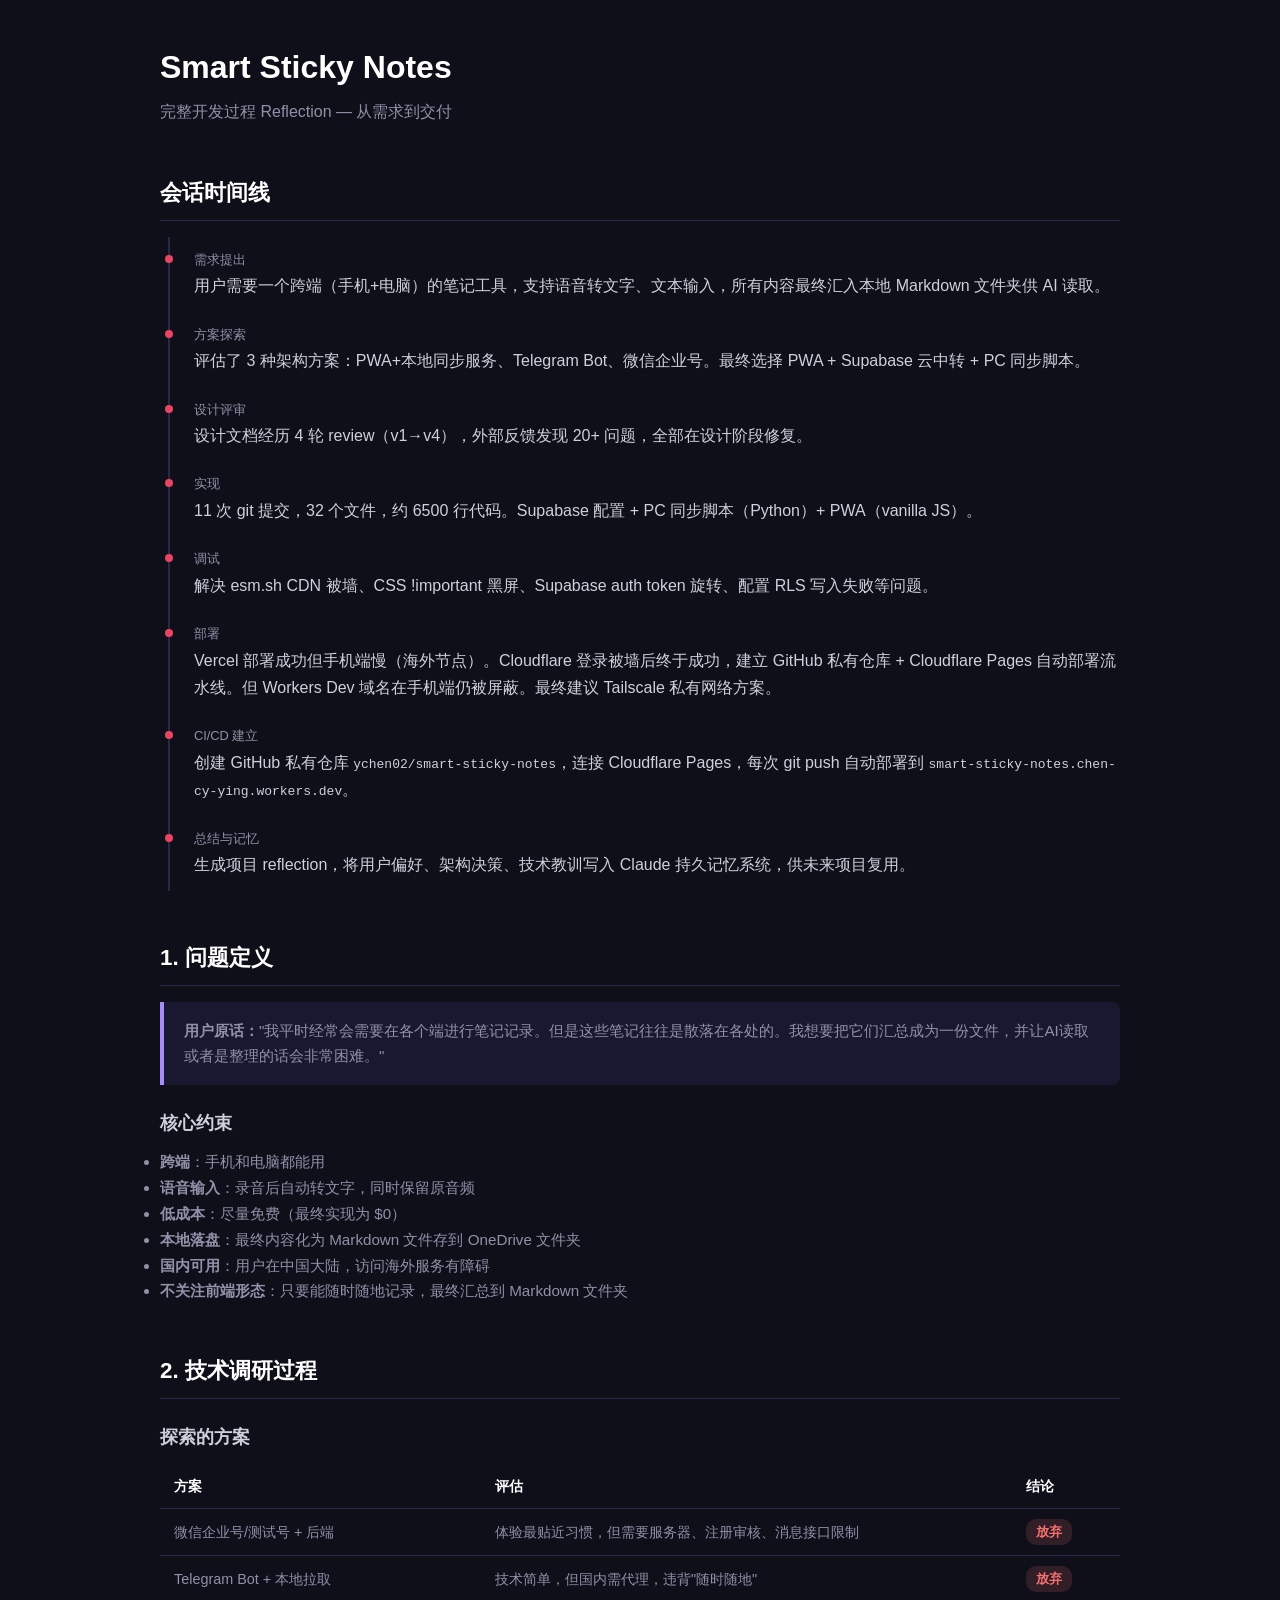
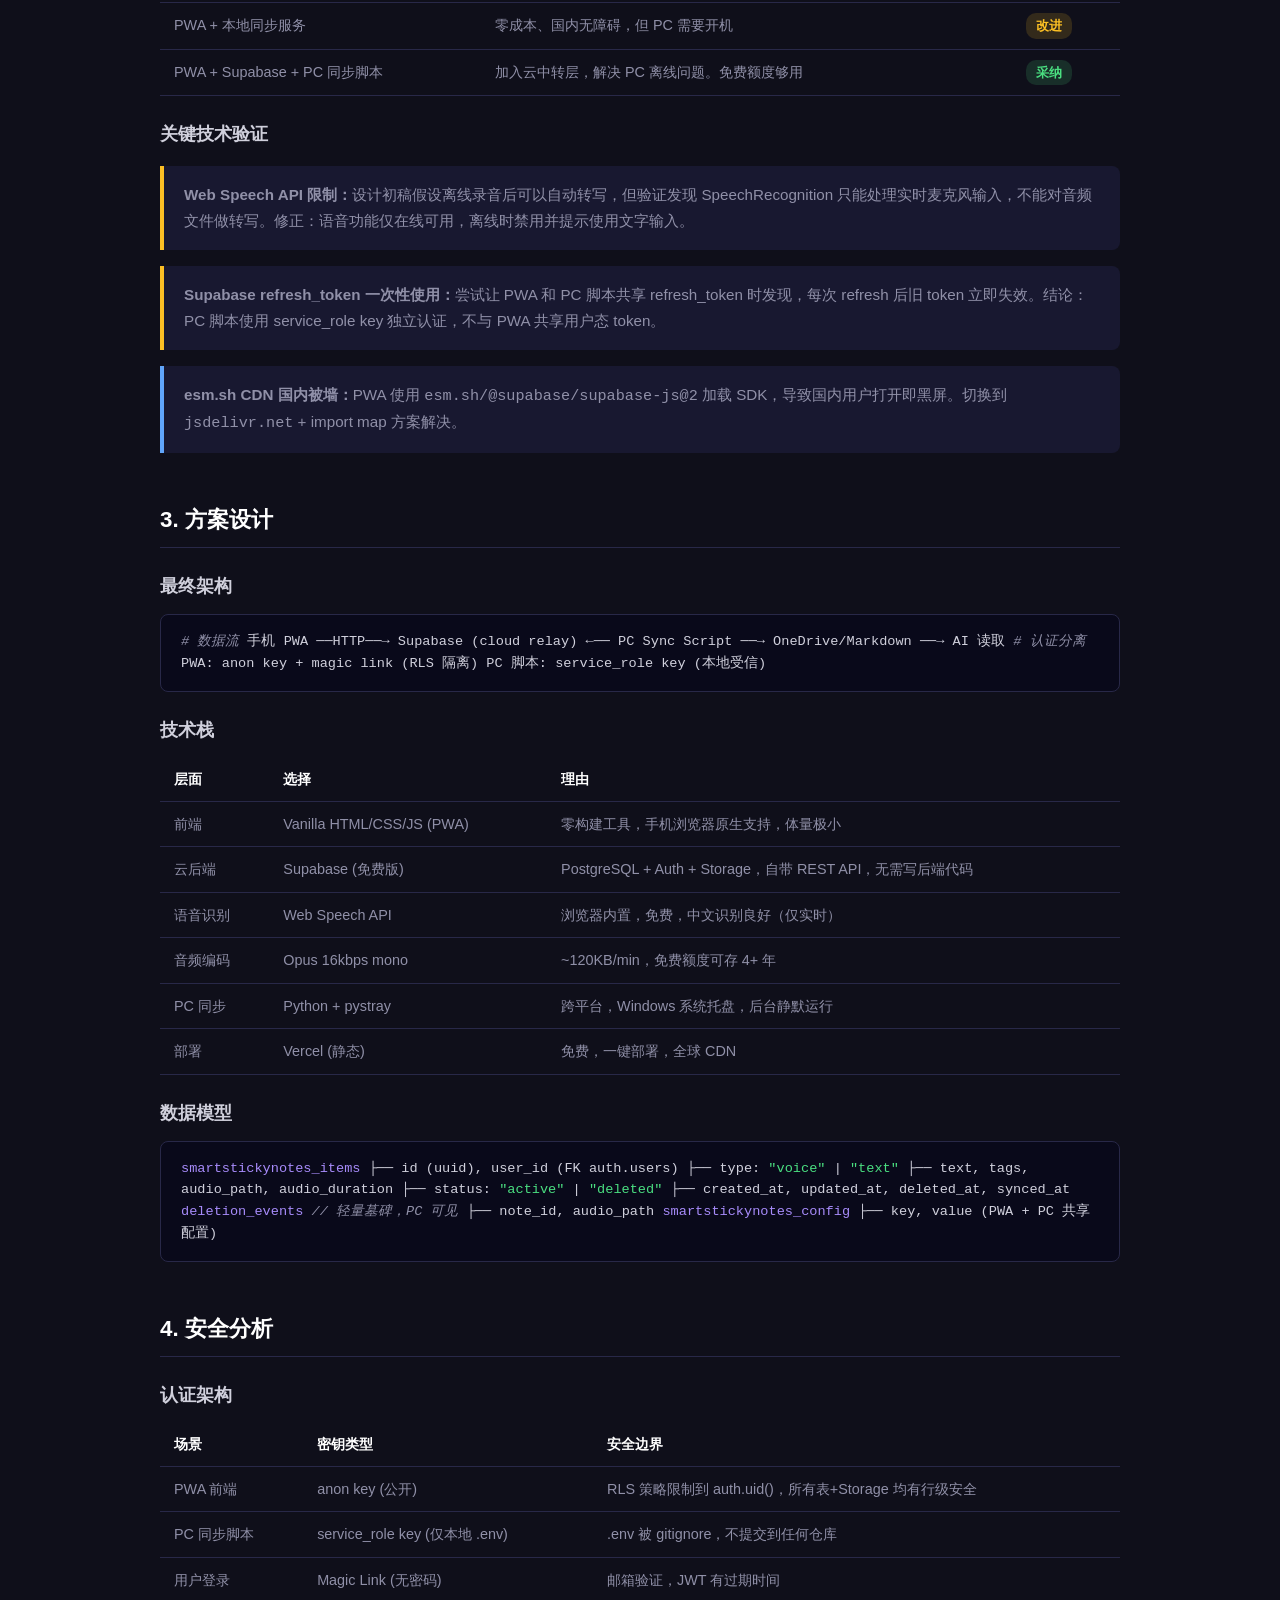
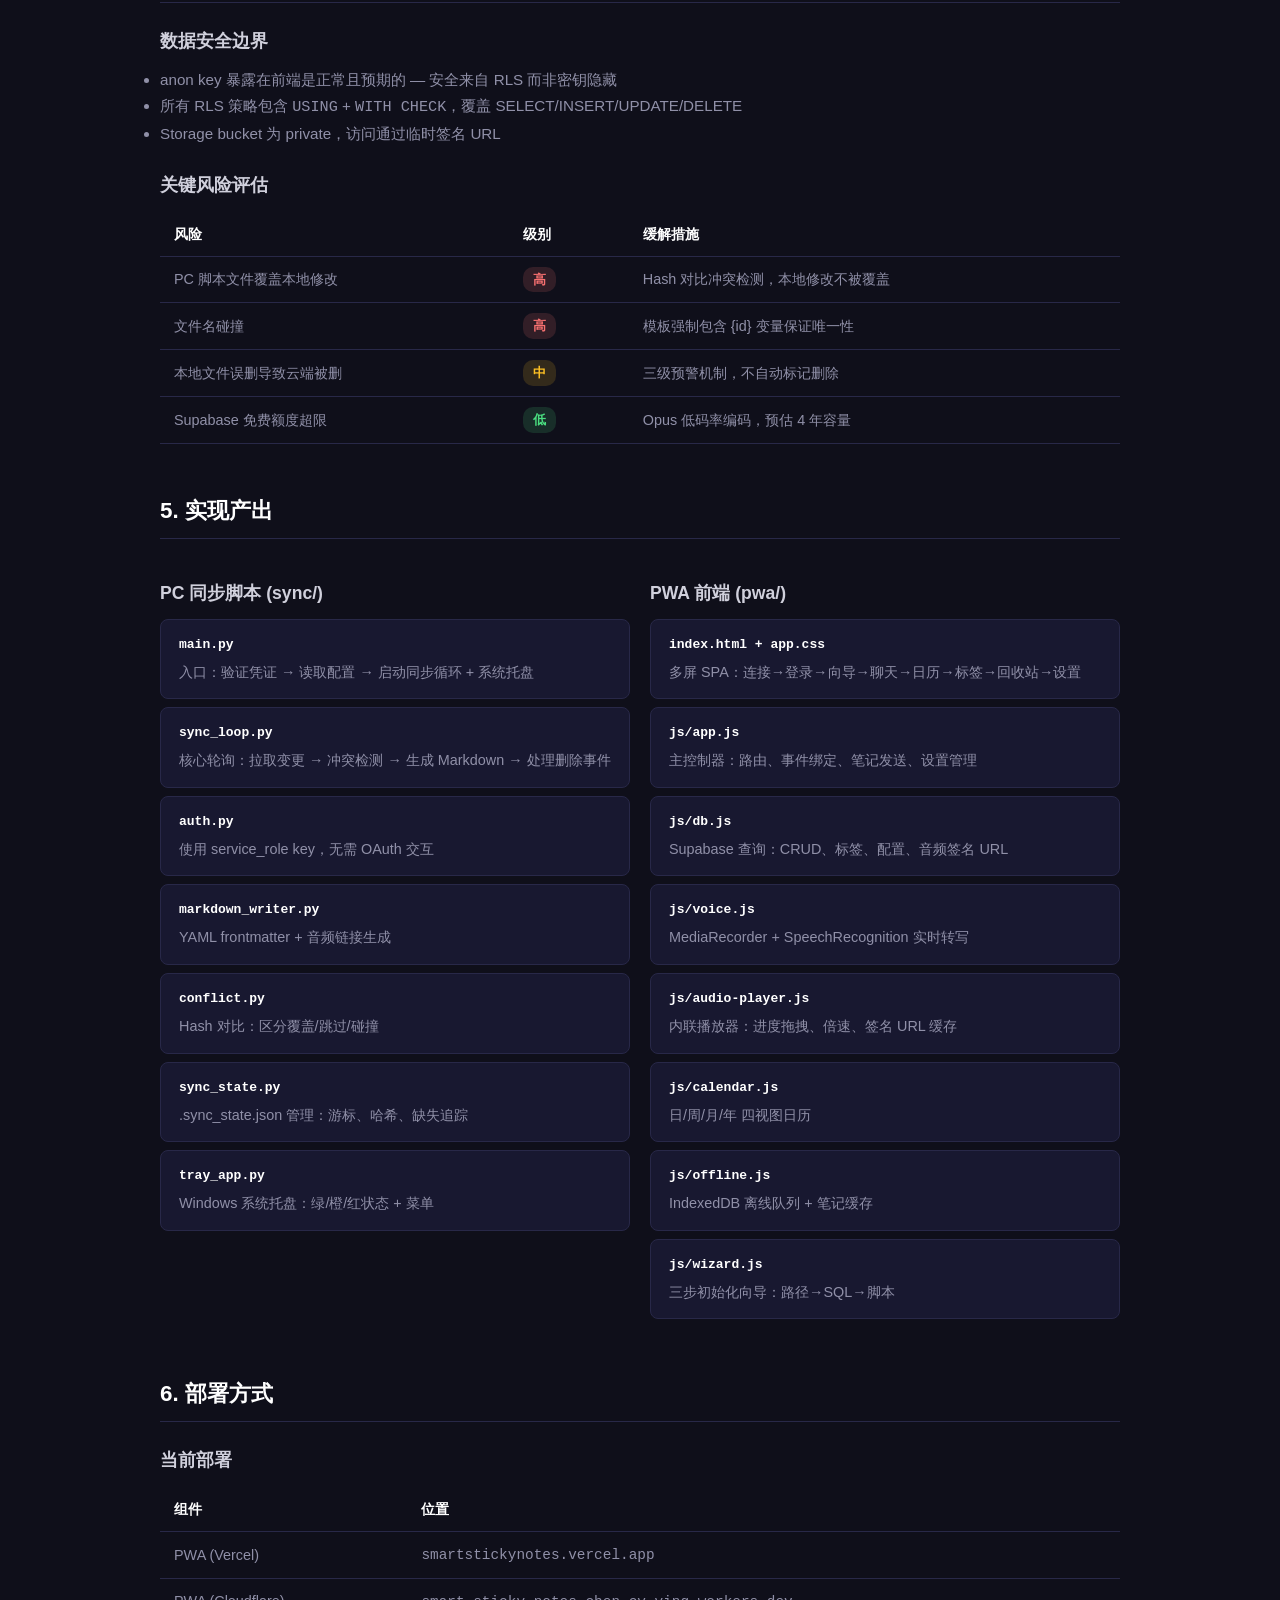
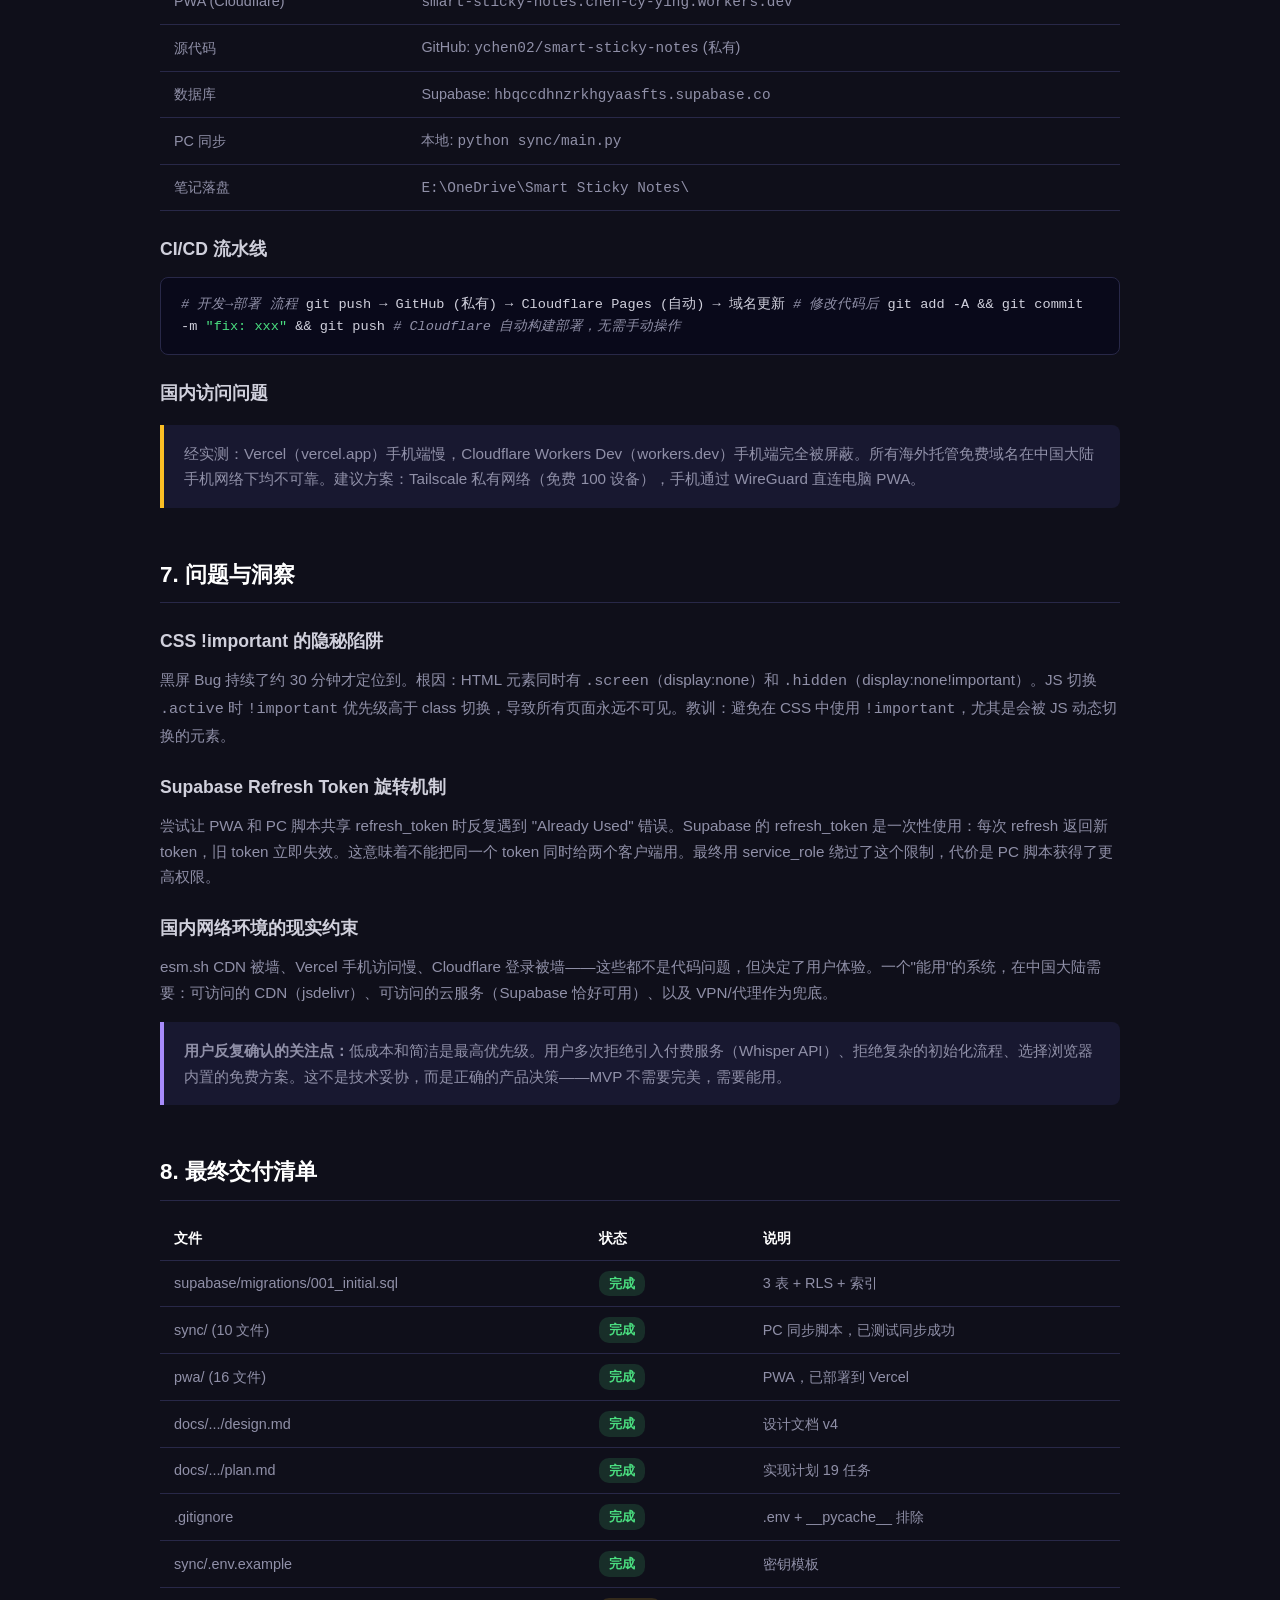
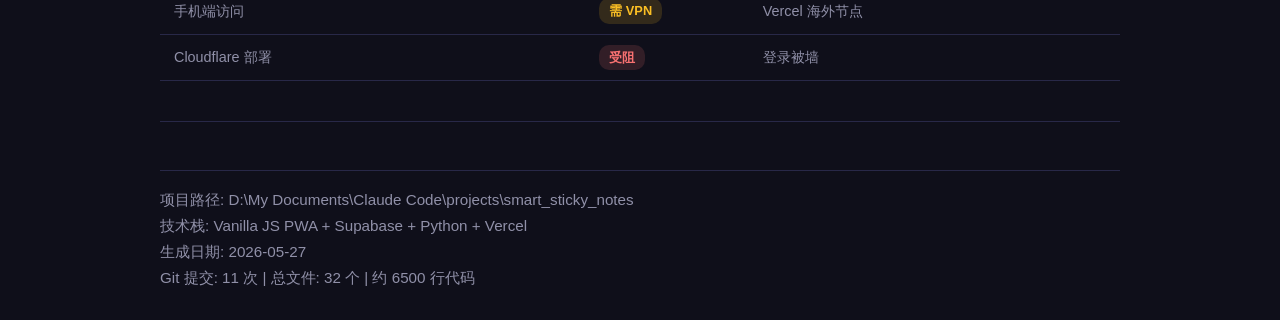
==== smart_sticky_notes_reflection.html @ f4ad0d50 "docs: v2 design revised — snapshot export, note boundaries, tag slug rules, sync requests table" ====
<!DOCTYPE html>
<html lang="zh-CN">
<head>
<meta charset="UTF-8">
<meta name="viewport" content="width=device-width, initial-scale=1.0">
<title>Smart Sticky Notes — 项目 Reflection</title>
<style>
:root {
  --bg: #0f0f1a;
  --card: #181830;
  --accent: #e94560;
  --text: #d0d0dc;
  --text-secondary: #9090a8;
  --border: #282848;
  --code-bg: #09091a;
  --green: #4ade80;
  --yellow: #fbbf24;
  --red: #f87171;
  --blue: #60a5fa;
  --purple: #a78bfa;
}
*, *::before, *::after { box-sizing: border-box; margin: 0; padding: 0; }
body {
  background: var(--bg); color: var(--text);
  font-family: "Segoe UI", "PingFang SC", "Microsoft YaHei", sans-serif;
  line-height: 1.7; padding: 40px 20px;
}
.container { max-width: 960px; margin: 0 auto; }
h1 { font-size: 2rem; color: #fff; margin-bottom: 4px; }
h2 { font-size: 1.4rem; color: #fff; margin: 48px 0 16px 0; padding-bottom: 8px; border-bottom: 1px solid var(--border); }
h3 { font-size: 1.1rem; color: var(--text); margin: 24px 0 10px 0; }
p, li { color: var(--text-secondary); font-size: 0.95rem; }
a { color: var(--blue); }
.subtitle { font-size: 1rem; color: var(--text-secondary); margin-bottom: 32px; }

.highlight-box {
  background: var(--card); border-left: 4px solid var(--accent);
  padding: 16px 20px; border-radius: 0 8px 8px 0; margin: 16px 0;
}
.highlight-box.green { border-color: var(--green); }
.highlight-box.yellow { border-color: var(--yellow); }
.highlight-box.blue { border-color: var(--blue); }
.highlight-box.purple { border-color: var(--purple); }
.highlight-box p { margin: 0; }

.tag {
  display: inline-block; padding: 2px 10px; border-radius: 10px;
  font-size: 0.8rem; font-weight: 600; margin-right: 6px;
}
.tag.green { background: rgba(74,222,128,0.15); color: var(--green); }
.tag.red { background: rgba(248,113,113,0.15); color: var(--red); }
.tag.blue { background: rgba(96,165,250,0.15); color: var(--blue); }
.tag.yellow { background: rgba(251,191,36,0.15); color: var(--yellow); }
.tag.purple { background: rgba(167,139,250,0.15); color: var(--purple); }

.two-col {
  display: grid; grid-template-columns: 1fr 1fr; gap: 20px;
}
@media (max-width: 640px) { .two-col { grid-template-columns: 1fr; } }

.code-block {
  background: var(--code-bg); border-radius: 8px; padding: 16px 20px;
  overflow-x: auto; margin: 12px 0; border: 1px solid var(--border);
  font-family: "Cascadia Code", "Fira Code", "JetBrains Mono", monospace;
  font-size: 0.85rem; line-height: 1.6; color: var(--text);
}
.code-block .kw { color: var(--purple); }
.code-block .str { color: var(--green); }
.code-block .fn { color: var(--blue); }
.code-block .cm { color: var(--text-secondary); font-style: italic; }

.file-card {
  background: var(--card); border: 1px solid var(--border);
  border-radius: 8px; padding: 14px 18px; margin: 8px 0;
}
.file-card .name { font-weight: 600; color: #fff; font-family: monospace; }
.file-card .desc { color: var(--text-secondary); font-size: 0.9rem; margin-top: 4px; }

.timeline-item {
  padding: 12px 0 12px 24px; border-left: 2px solid var(--border);
  position: relative; margin-left: 8px;
}
.timeline-item::before {
  content: ''; position: absolute; left: -5px; top: 18px;
  width: 8px; height: 8px; border-radius: 50%; background: var(--accent);
}
.timeline-item .time { font-size: 0.8rem; color: var(--text-secondary); }
.timeline-item .text { margin-top: 2px; }

table {
  width: 100%; border-collapse: collapse; margin: 12px 0;
}
th, td {
  padding: 10px 14px; text-align: left; border-bottom: 1px solid var(--border);
  font-size: 0.9rem;
}
th { color: #fff; font-weight: 600; font-size: 0.85rem; }
td { color: var(--text-secondary); }

.divider { border: none; border-top: 1px solid var(--border); margin: 40px 0; }

footer {
  margin-top: 48px; padding-top: 16px; border-top: 1px solid var(--border);
  color: var(--text-secondary); font-size: 0.85rem;
}
</style>
</head>
<body>
<div class="container">

<h1>Smart Sticky Notes</h1>
<p class="subtitle">完整开发过程 Reflection — 从需求到交付</p>

<!-- 时间线 -->
<h2>会话时间线</h2>

<div class="timeline-item"><div class="time">需求提出</div><div class="text">用户需要一个跨端（手机+电脑）的笔记工具，支持语音转文字、文本输入，所有内容最终汇入本地 Markdown 文件夹供 AI 读取。</div></div>
<div class="timeline-item"><div class="time">方案探索</div><div class="text">评估了 3 种架构方案：PWA+本地同步服务、Telegram Bot、微信企业号。最终选择 PWA + Supabase 云中转 + PC 同步脚本。</div></div>
<div class="timeline-item"><div class="time">设计评审</div><div class="text">设计文档经历 4 轮 review（v1→v4），外部反馈发现 20+ 问题，全部在设计阶段修复。</div></div>
<div class="timeline-item"><div class="time">实现</div><div class="text">11 次 git 提交，32 个文件，约 6500 行代码。Supabase 配置 + PC 同步脚本（Python）+ PWA（vanilla JS）。</div></div>
<div class="timeline-item"><div class="time">调试</div><div class="text">解决 esm.sh CDN 被墙、CSS !important 黑屏、Supabase auth token 旋转、配置 RLS 写入失败等问题。</div></div>
<div class="timeline-item"><div class="time">部署</div><div class="text">Vercel 部署成功但手机端慢（海外节点）。Cloudflare 登录被墙后终于成功，建立 GitHub 私有仓库 + Cloudflare Pages 自动部署流水线。但 Workers Dev 域名在手机端仍被屏蔽。最终建议 Tailscale 私有网络方案。</div></div>
<div class="timeline-item"><div class="time">CI/CD 建立</div><div class="text">创建 GitHub 私有仓库 <code>ychen02/smart-sticky-notes</code>，连接 Cloudflare Pages，每次 git push 自动部署到 <code>smart-sticky-notes.chen-cy-ying.workers.dev</code>。</div></div>
<div class="timeline-item"><div class="time">总结与记忆</div><div class="text">生成项目 reflection，将用户偏好、架构决策、技术教训写入 Claude 持久记忆系统，供未来项目复用。</div></div>

<!-- 1. 问题定义 -->
<h2>1. 问题定义</h2>

<div class="highlight-box purple">
<p><strong>用户原话：</strong>"我平时经常会需要在各个端进行笔记记录。但是这些笔记往往是散落在各处的。我想要把它们汇总成为一份文件，并让AI读取或者是整理的话会非常困难。"</p>
</div>

<h3>核心约束</h3>
<ul>
<li><strong>跨端</strong>：手机和电脑都能用</li>
<li><strong>语音输入</strong>：录音后自动转文字，同时保留原音频</li>
<li><strong>低成本</strong>：尽量免费（最终实现为 $0）</li>
<li><strong>本地落盘</strong>：最终内容化为 Markdown 文件存到 OneDrive 文件夹</li>
<li><strong>国内可用</strong>：用户在中国大陆，访问海外服务有障碍</li>
<li><strong>不关注前端形态</strong>：只要能随时随地记录，最终汇总到 Markdown 文件夹</li>
</ul>

<!-- 2. 技术调研 -->
<h2>2. 技术调研过程</h2>

<h3>探索的方案</h3>

<table>
<tr><th>方案</th><th>评估</th><th>结论</th></tr>
<tr><td>微信企业号/测试号 + 后端</td><td>体验最贴近习惯，但需要服务器、注册审核、消息接口限制</td><td><span class="tag red">放弃</span></td></tr>
<tr><td>Telegram Bot + 本地拉取</td><td>技术简单，但国内需代理，违背"随时随地"</td><td><span class="tag red">放弃</span></td></tr>
<tr><td>PWA + 本地同步服务</td><td>零成本、国内无障碍，但 PC 需要开机</td><td><span class="tag yellow">改进</span></td></tr>
<tr><td>PWA + Supabase + PC 同步脚本</td><td>加入云中转层，解决 PC 离线问题。免费额度够用</td><td><span class="tag green">采纳</span></td></tr>
</table>

<h3>关键技术验证</h3>

<div class="highlight-box yellow">
<p><strong>Web Speech API 限制：</strong>设计初稿假设离线录音后可以自动转写，但验证发现 SpeechRecognition 只能处理实时麦克风输入，不能对音频文件做转写。修正：语音功能仅在线可用，离线时禁用并提示使用文字输入。</p>
</div>

<div class="highlight-box yellow">
<p><strong>Supabase refresh_token 一次性使用：</strong>尝试让 PWA 和 PC 脚本共享 refresh_token 时发现，每次 refresh 后旧 token 立即失效。结论：PC 脚本使用 service_role key 独立认证，不与 PWA 共享用户态 token。</p>
</div>

<div class="highlight-box blue">
<p><strong>esm.sh CDN 国内被墙：</strong>PWA 使用 <code>esm.sh/@supabase/supabase-js@2</code> 加载 SDK，导致国内用户打开即黑屏。切换到 <code>jsdelivr.net</code> + import map 方案解决。</p>
</div>

<!-- 3. 方案设计 -->
<h2>3. 方案设计</h2>

<h3>最终架构</h3>

<div class="code-block">
<span class="cm"># 数据流</span>
手机 PWA ──HTTP──→ Supabase (cloud relay) ←── PC Sync Script ──→ OneDrive/Markdown ──→ AI 读取

<span class="cm"># 认证分离</span>
PWA:      anon key + magic link (RLS 隔离)
PC 脚本:  service_role key (本地受信)
</div>

<h3>技术栈</h3>

<table>
<tr><th>层面</th><th>选择</th><th>理由</th></tr>
<tr><td>前端</td><td>Vanilla HTML/CSS/JS (PWA)</td><td>零构建工具，手机浏览器原生支持，体量极小</td></tr>
<tr><td>云后端</td><td>Supabase (免费版)</td><td>PostgreSQL + Auth + Storage，自带 REST API，无需写后端代码</td></tr>
<tr><td>语音识别</td><td>Web Speech API</td><td>浏览器内置，免费，中文识别良好（仅实时）</td></tr>
<tr><td>音频编码</td><td>Opus 16kbps mono</td><td>~120KB/min，免费额度可存 4+ 年</td></tr>
<tr><td>PC 同步</td><td>Python + pystray</td><td>跨平台，Windows 系统托盘，后台静默运行</td></tr>
<tr><td>部署</td><td>Vercel (静态)</td><td>免费，一键部署，全球 CDN</td></tr>
</table>

<h3>数据模型</h3>

<div class="code-block">
<span class="kw">smartstickynotes_items</span>
├── id (uuid), user_id (FK auth.users)
├── type: <span class="str">"voice"</span> | <span class="str">"text"</span>
├── text, tags, audio_path, audio_duration
├── status: <span class="str">"active"</span> | <span class="str">"deleted"</span>
├── created_at, updated_at, deleted_at, synced_at

<span class="kw">deletion_events</span>     <span class="cm">// 轻量墓碑，PC 可见</span>
├── note_id, audio_path

<span class="kw">smartstickynotes_config</span>
├── key, value (PWA + PC 共享配置)</div>

<!-- 4. 安全分析 -->
<h2>4. 安全分析</h2>

<h3>认证架构</h3>
<table>
<tr><th>场景</th><th>密钥类型</th><th>安全边界</th></tr>
<tr><td>PWA 前端</td><td>anon key (公开)</td><td>RLS 策略限制到 auth.uid()，所有表+Storage 均有行级安全</td></tr>
<tr><td>PC 同步脚本</td><td>service_role key (仅本地 .env)</td><td>.env 被 gitignore，不提交到任何仓库</td></tr>
<tr><td>用户登录</td><td>Magic Link (无密码)</td><td>邮箱验证，JWT 有过期时间</td></tr>
</table>

<h3>数据安全边界</h3>
<ul>
<li>anon key 暴露在前端是正常且预期的 — 安全来自 RLS 而非密钥隐藏</li>
<li>所有 RLS 策略包含 <code>USING</code> + <code>WITH CHECK</code>，覆盖 SELECT/INSERT/UPDATE/DELETE</li>
<li>Storage bucket 为 private，访问通过临时签名 URL</li>
</ul>

<h3>关键风险评估</h3>
<table>
<tr><th>风险</th><th>级别</th><th>缓解措施</th></tr>
<tr><td>PC 脚本文件覆盖本地修改</td><td><span class="tag red">高</span></td><td>Hash 对比冲突检测，本地修改不被覆盖</td></tr>
<tr><td>文件名碰撞</td><td><span class="tag red">高</span></td><td>模板强制包含 {id} 变量保证唯一性</td></tr>
<tr><td>本地文件误删导致云端被删</td><td><span class="tag yellow">中</span></td><td>三级预警机制，不自动标记删除</td></tr>
<tr><td>Supabase 免费额度超限</td><td><span class="tag green">低</span></td><td>Opus 低码率编码，预估 4 年容量</td></tr>
</table>

<!-- 5. 实现产出 -->
<h2>5. 实现产出</h2>

<div class="two-col">
<div>
<h3>PC 同步脚本 (sync/)</h3>
<div class="file-card"><div class="name">main.py</div><div class="desc">入口：验证凭证 → 读取配置 → 启动同步循环 + 系统托盘</div></div>
<div class="file-card"><div class="name">sync_loop.py</div><div class="desc">核心轮询：拉取变更 → 冲突检测 → 生成 Markdown → 处理删除事件</div></div>
<div class="file-card"><div class="name">auth.py</div><div class="desc">使用 service_role key，无需 OAuth 交互</div></div>
<div class="file-card"><div class="name">markdown_writer.py</div><div class="desc">YAML frontmatter + 音频链接生成</div></div>
<div class="file-card"><div class="name">conflict.py</div><div class="desc">Hash 对比：区分覆盖/跳过/碰撞</div></div>
<div class="file-card"><div class="name">sync_state.py</div><div class="desc">.sync_state.json 管理：游标、哈希、缺失追踪</div></div>
<div class="file-card"><div class="name">tray_app.py</div><div class="desc">Windows 系统托盘：绿/橙/红状态 + 菜单</div></div>
</div>
<div>
<h3>PWA 前端 (pwa/)</h3>
<div class="file-card"><div class="name">index.html + app.css</div><div class="desc">多屏 SPA：连接→登录→向导→聊天→日历→标签→回收站→设置</div></div>
<div class="file-card"><div class="name">js/app.js</div><div class="desc">主控制器：路由、事件绑定、笔记发送、设置管理</div></div>
<div class="file-card"><div class="name">js/db.js</div><div class="desc">Supabase 查询：CRUD、标签、配置、音频签名 URL</div></div>
<div class="file-card"><div class="name">js/voice.js</div><div class="desc">MediaRecorder + SpeechRecognition 实时转写</div></div>
<div class="file-card"><div class="name">js/audio-player.js</div><div class="desc">内联播放器：进度拖拽、倍速、签名 URL 缓存</div></div>
<div class="file-card"><div class="name">js/calendar.js</div><div class="desc">日/周/月/年 四视图日历</div></div>
<div class="file-card"><div class="name">js/offline.js</div><div class="desc">IndexedDB 离线队列 + 笔记缓存</div></div>
<div class="file-card"><div class="name">js/wizard.js</div><div class="desc">三步初始化向导：路径→SQL→脚本</div></div>
</div>
</div>

<!-- 6. 部署 -->
<h2>6. 部署方式</h2>

<h3>当前部署</h3>
<table>
<tr><th>组件</th><th>位置</th></tr>
<tr><td>PWA (Vercel)</td><td><code>smartstickynotes.vercel.app</code></td></tr>
<tr><td>PWA (Cloudflare)</td><td><code>smart-sticky-notes.chen-cy-ying.workers.dev</code></td></tr>
<tr><td>源代码</td><td>GitHub: <code>ychen02/smart-sticky-notes</code> (私有)</td></tr>
<tr><td>数据库</td><td>Supabase: <code>hbqccdhnzrkhgyaasfts.supabase.co</code></td></tr>
<tr><td>PC 同步</td><td>本地: <code>python sync/main.py</code></td></tr>
<tr><td>笔记落盘</td><td><code>E:\OneDrive\Smart Sticky Notes\</code></td></tr>
</table>

<h3>CI/CD 流水线</h3>
<div class="code-block">
<span class="cm"># 开发→部署 流程</span>
git push → GitHub (私有) → Cloudflare Pages (自动) → 域名更新

<span class="cm"># 修改代码后</span>
git add -A && git commit -m <span class="str">"fix: xxx"</span> && git push
<span class="cm"># Cloudflare 自动构建部署，无需手动操作</span>
</div>

<h3>国内访问问题</h3>
<div class="highlight-box yellow">
<p>经实测：Vercel（vercel.app）手机端慢，Cloudflare Workers Dev（workers.dev）手机端完全被屏蔽。所有海外托管免费域名在中国大陆手机网络下均不可靠。建议方案：Tailscale 私有网络（免费 100 设备），手机通过 WireGuard 直连电脑 PWA。</p>
</div>

<!-- 7. 问题与洞察 -->
<h2>7. 问题与洞察</h2>

<h3>CSS !important 的隐秘陷阱</h3>
<p>黑屏 Bug 持续了约 30 分钟才定位到。根因：HTML 元素同时有 <code>.screen</code>（display:none）和 <code>.hidden</code>（display:none!important）。JS 切换 <code>.active</code> 时 <code>!important</code> 优先级高于 class 切换，导致所有页面永远不可见。教训：避免在 CSS 中使用 <code>!important</code>，尤其是会被 JS 动态切换的元素。</p>

<h3>Supabase Refresh Token 旋转机制</h3>
<p>尝试让 PWA 和 PC 脚本共享 refresh_token 时反复遇到 "Already Used" 错误。Supabase 的 refresh_token 是一次性使用：每次 refresh 返回新 token，旧 token 立即失效。这意味着不能把同一个 token 同时给两个客户端用。最终用 service_role 绕过了这个限制，代价是 PC 脚本获得了更高权限。</p>

<h3>国内网络环境的现实约束</h3>
<p>esm.sh CDN 被墙、Vercel 手机访问慢、Cloudflare 登录被墙——这些都不是代码问题，但决定了用户体验。一个"能用"的系统，在中国大陆需要：可访问的 CDN（jsdelivr）、可访问的云服务（Supabase 恰好可用）、以及 VPN/代理作为兜底。</p>

<div class="highlight-box purple">
<p><strong>用户反复确认的关注点：</strong>低成本和简洁是最高优先级。用户多次拒绝引入付费服务（Whisper API）、拒绝复杂的初始化流程、选择浏览器内置的免费方案。这不是技术妥协，而是正确的产品决策——MVP 不需要完美，需要能用。</p>
</div>

<!-- 8. 交付清单 -->
<h2>8. 最终交付清单</h2>

<table>
<tr><th>文件</th><th>状态</th><th>说明</th></tr>
<tr><td>supabase/migrations/001_initial.sql</td><td><span class="tag green">完成</span></td><td>3 表 + RLS + 索引</td></tr>
<tr><td>sync/ (10 文件)</td><td><span class="tag green">完成</span></td><td>PC 同步脚本，已测试同步成功</td></tr>
<tr><td>pwa/ (16 文件)</td><td><span class="tag green">完成</span></td><td>PWA，已部署到 Vercel</td></tr>
<tr><td>docs/.../design.md</td><td><span class="tag green">完成</span></td><td>设计文档 v4</td></tr>
<tr><td>docs/.../plan.md</td><td><span class="tag green">完成</span></td><td>实现计划 19 任务</td></tr>
<tr><td>.gitignore</td><td><span class="tag green">完成</span></td><td>.env + __pycache__ 排除</td></tr>
<tr><td>sync/.env.example</td><td><span class="tag green">完成</span></td><td>密钥模板</td></tr>
<tr><td>手机端访问</td><td><span class="tag yellow">需 VPN</span></td><td>Vercel 海外节点</td></tr>
<tr><td>Cloudflare 部署</td><td><span class="tag red">受阻</span></td><td>登录被墙</td></tr>
</table>

<hr class="divider">

<footer>
<p>项目路径: D:\My Documents\Claude Code\projects\smart_sticky_notes</p>
<p>技术栈: Vanilla JS PWA + Supabase + Python + Vercel</p>
<p>生成日期: 2026-05-27</p>
<p>Git 提交: 11 次 | 总文件: 32 个 | 约 6500 行代码</p>
</footer>

</div>
</body>
</html>
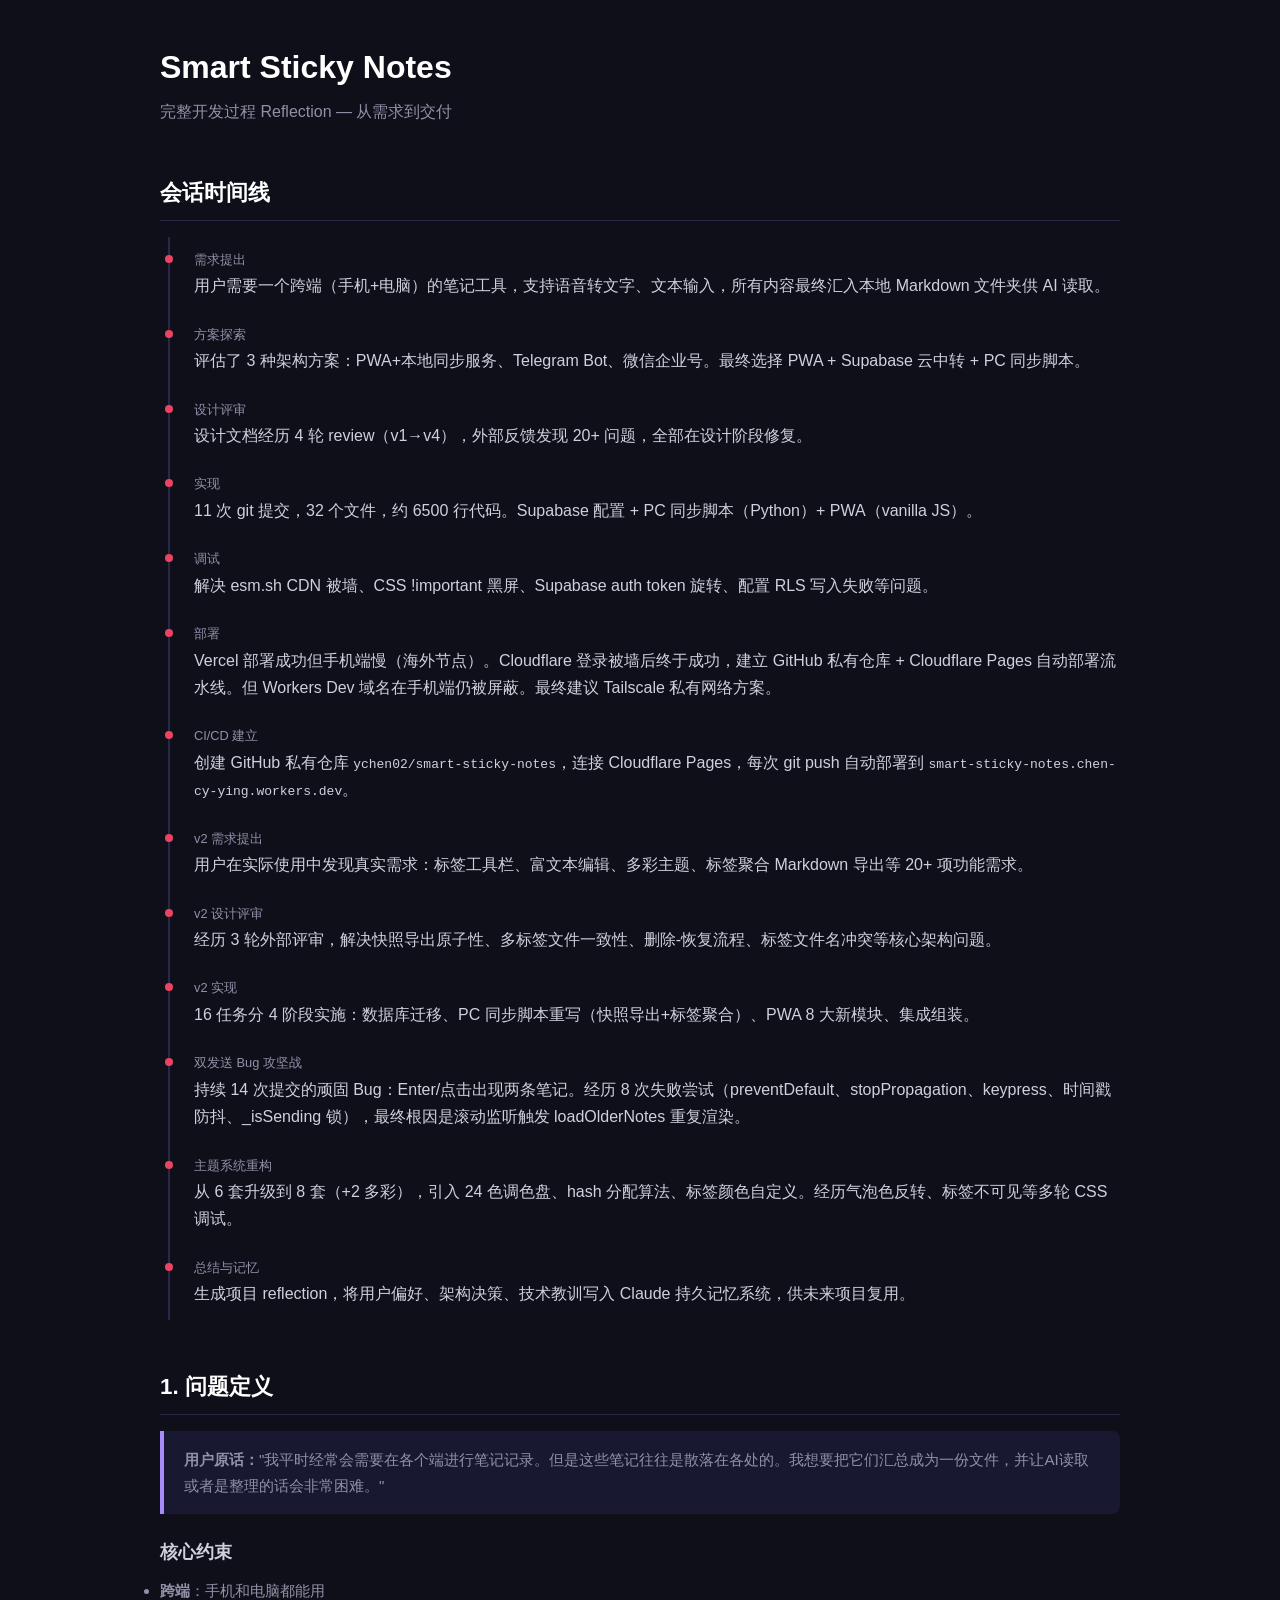
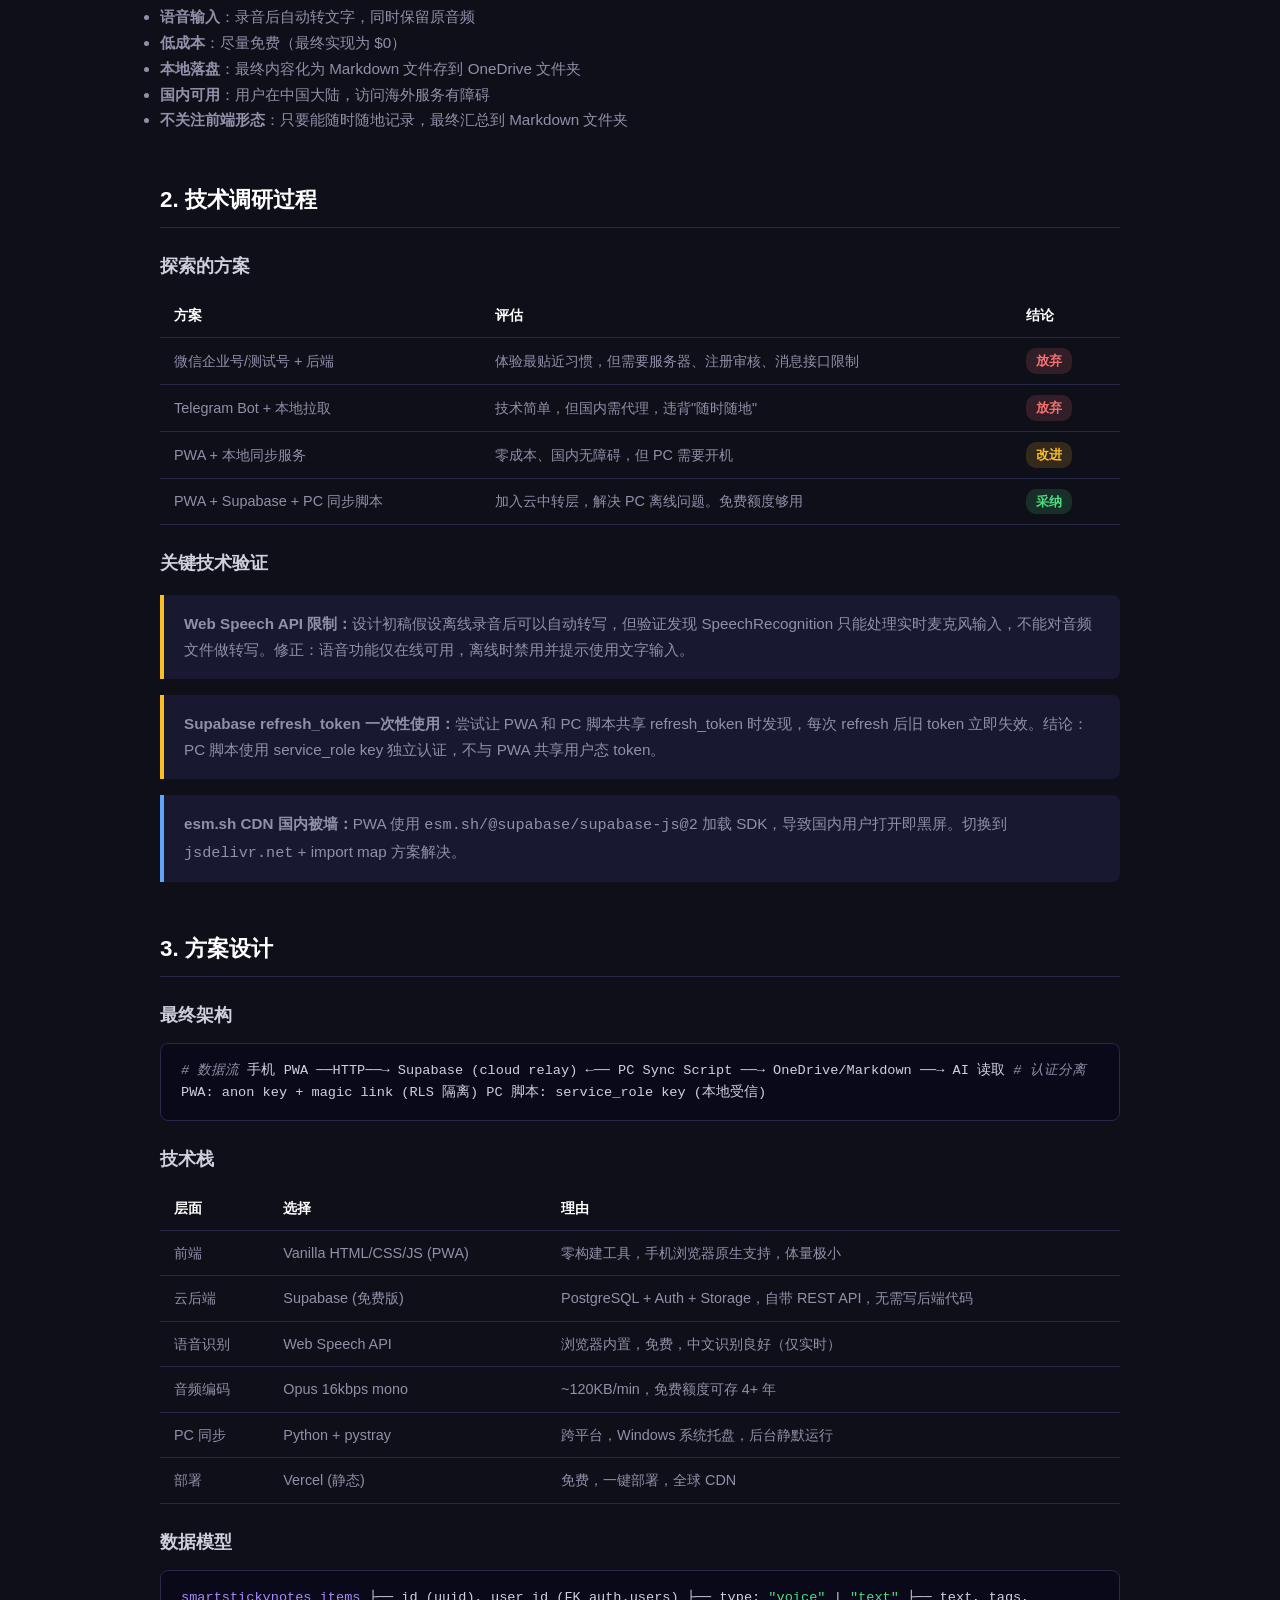
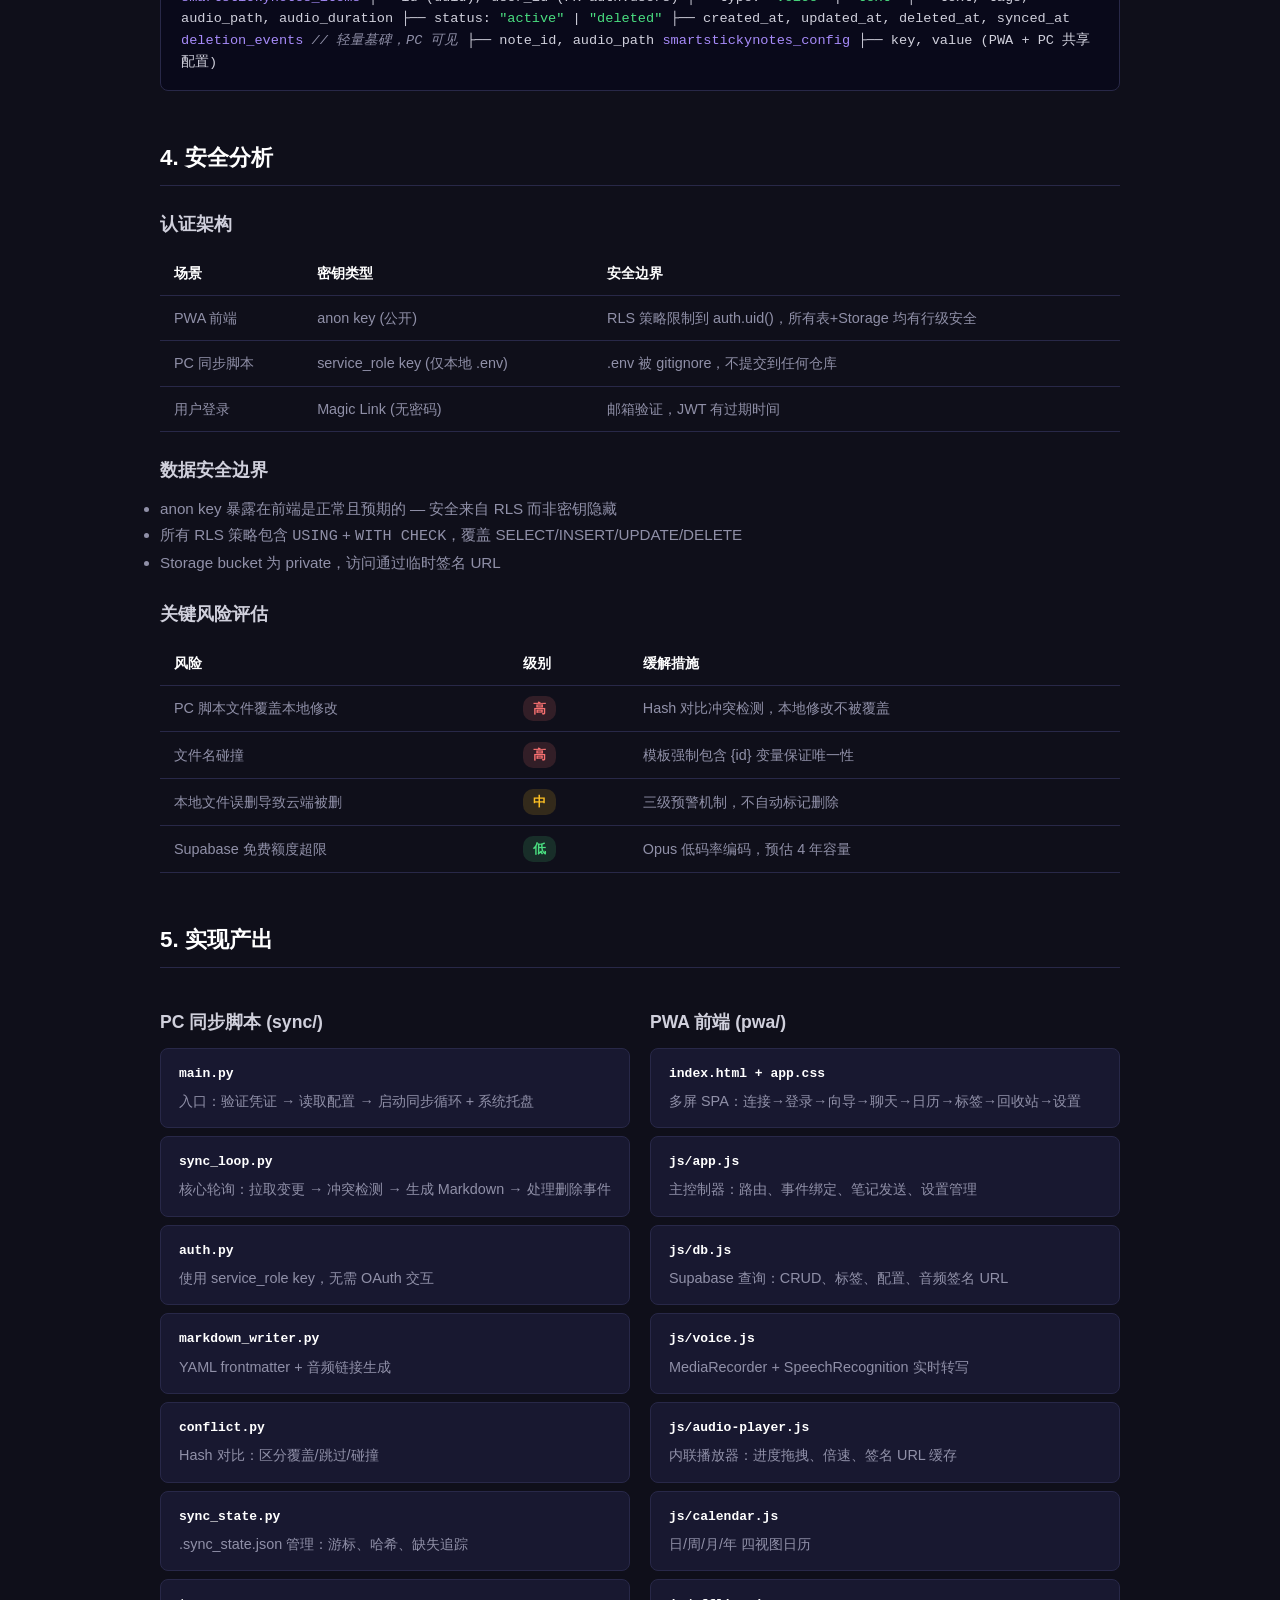
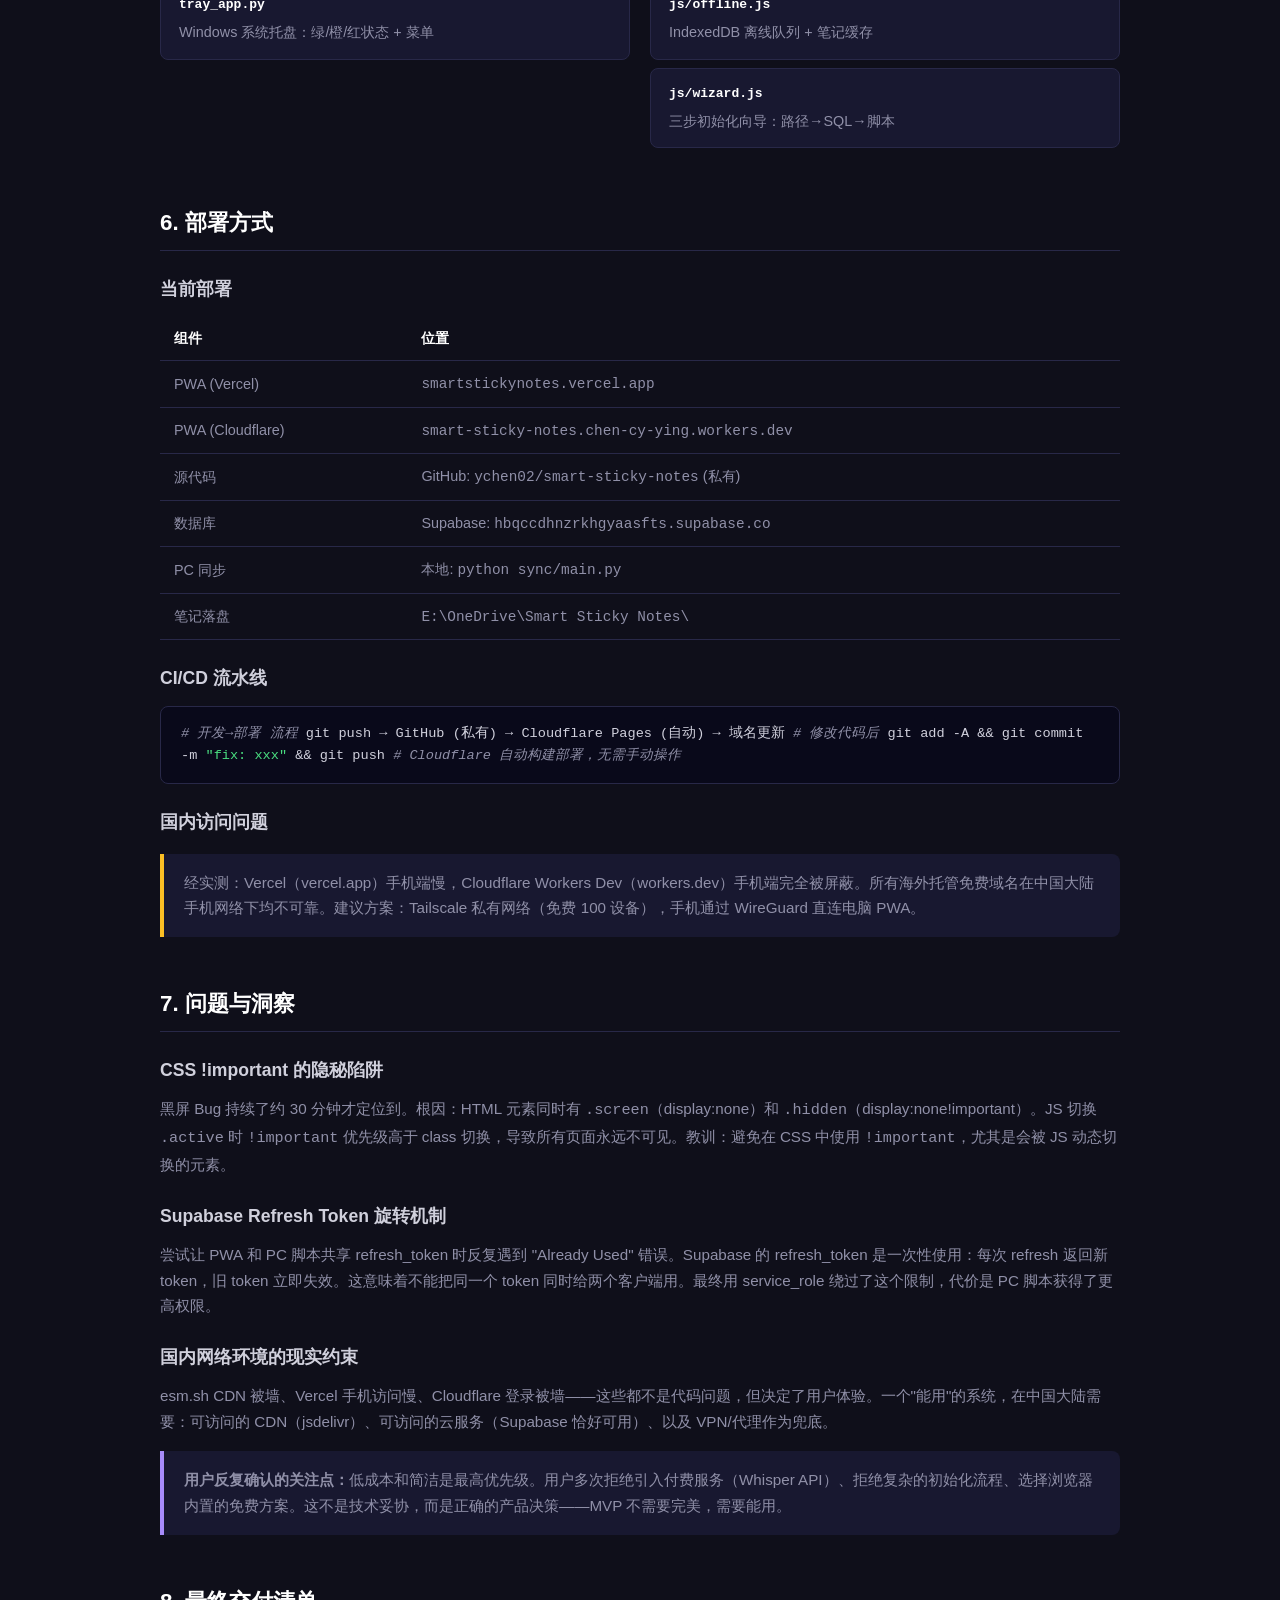
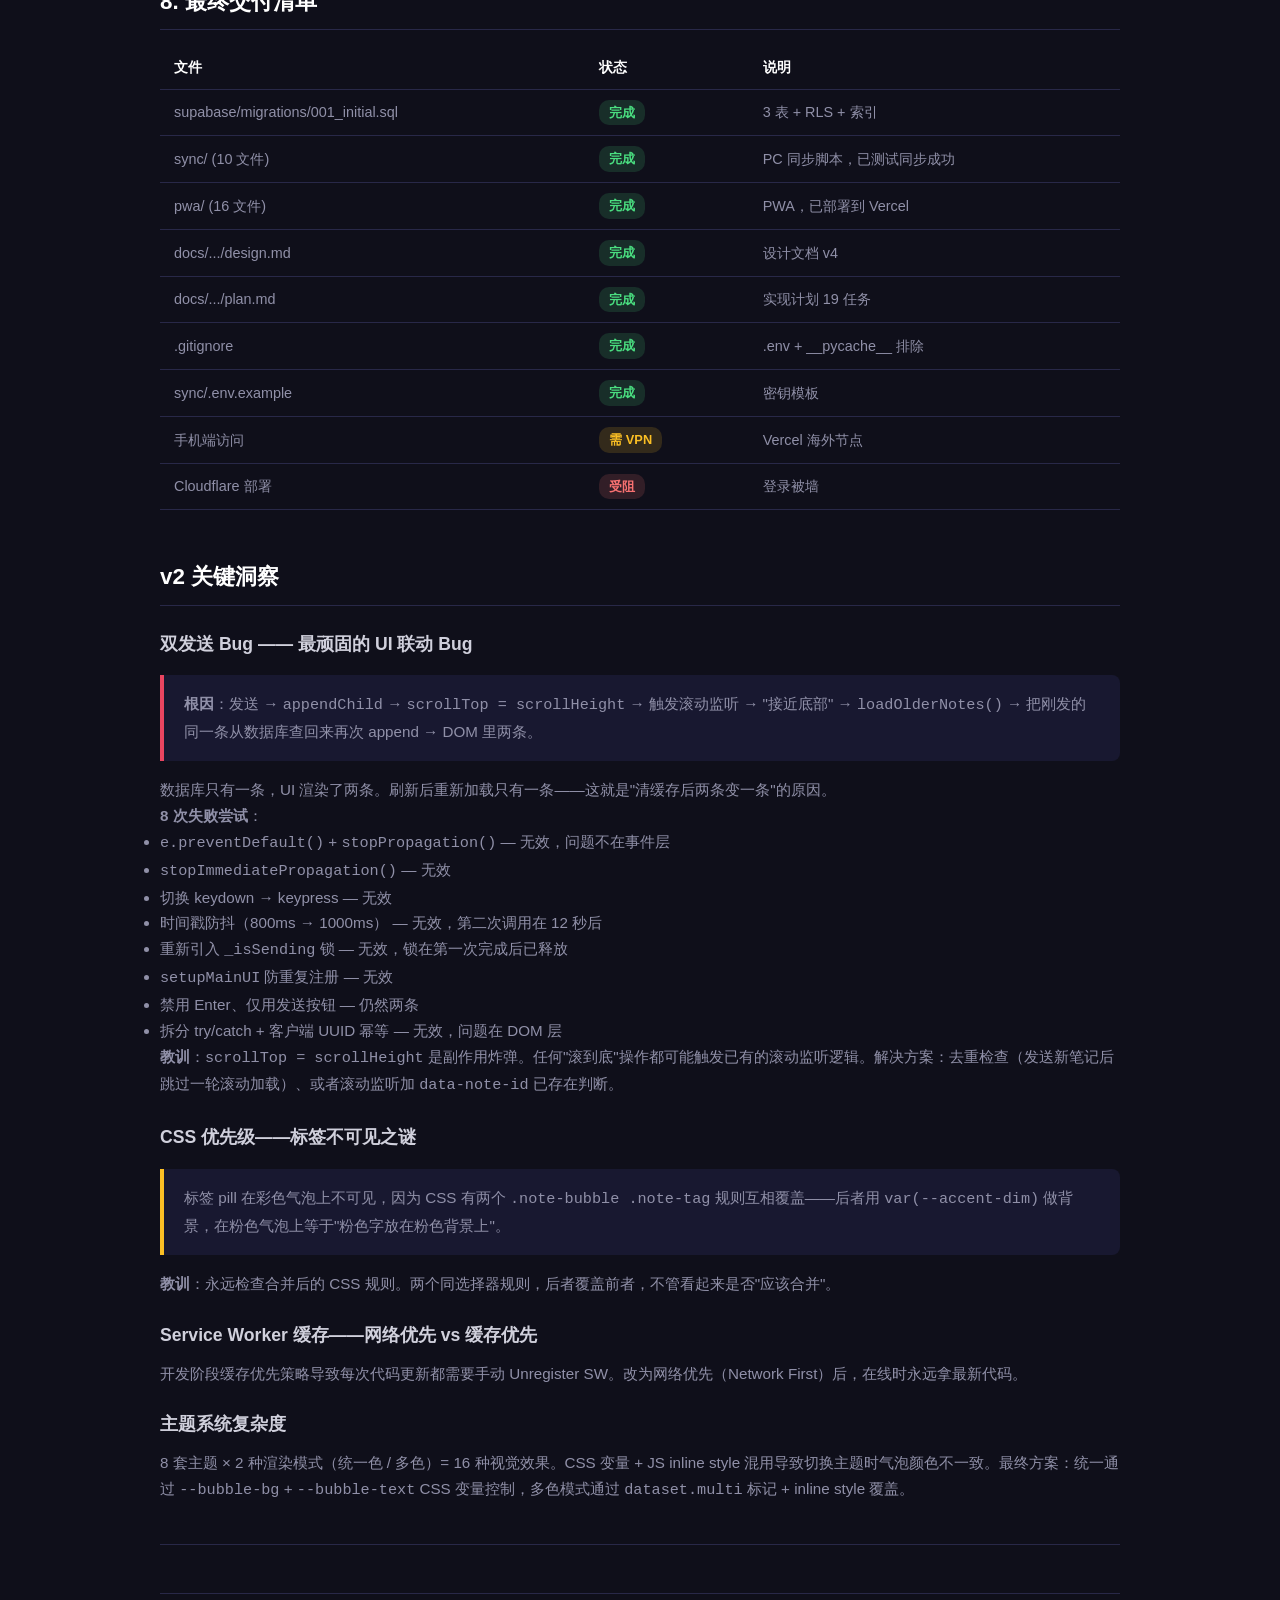
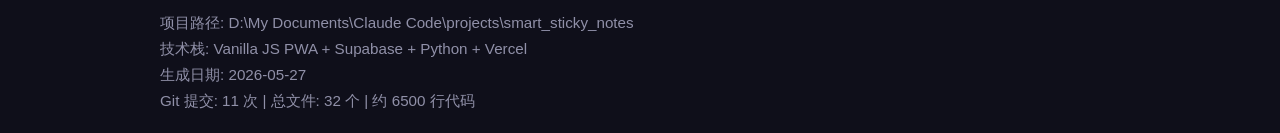
==== commit 3f3b6e7a: "docs: updated reflection HTML with v2 journey + saved memory of scroll bug and theme system" ====
--- a/smart_sticky_notes_reflection.html
+++ b/smart_sticky_notes_reflection.html
@@ -121,6 +121,11 @@
 <div class="timeline-item"><div class="time">调试</div><div class="text">解决 esm.sh CDN 被墙、CSS !important 黑屏、Supabase auth token 旋转、配置 RLS 写入失败等问题。</div></div>
 <div class="timeline-item"><div class="time">部署</div><div class="text">Vercel 部署成功但手机端慢（海外节点）。Cloudflare 登录被墙后终于成功，建立 GitHub 私有仓库 + Cloudflare Pages 自动部署流水线。但 Workers Dev 域名在手机端仍被屏蔽。最终建议 Tailscale 私有网络方案。</div></div>
 <div class="timeline-item"><div class="time">CI/CD 建立</div><div class="text">创建 GitHub 私有仓库 <code>ychen02/smart-sticky-notes</code>，连接 Cloudflare Pages，每次 git push 自动部署到 <code>smart-sticky-notes.chen-cy-ying.workers.dev</code>。</div></div>
+<div class="timeline-item"><div class="time">v2 需求提出</div><div class="text">用户在实际使用中发现真实需求：标签工具栏、富文本编辑、多彩主题、标签聚合 Markdown 导出等 20+ 项功能需求。</div></div>
+<div class="timeline-item"><div class="time">v2 设计评审</div><div class="text">经历 3 轮外部评审，解决快照导出原子性、多标签文件一致性、删除-恢复流程、标签文件名冲突等核心架构问题。</div></div>
+<div class="timeline-item"><div class="time">v2 实现</div><div class="text">16 任务分 4 阶段实施：数据库迁移、PC 同步脚本重写（快照导出+标签聚合）、PWA 8 大新模块、集成组装。</div></div>
+<div class="timeline-item"><div class="time">双发送 Bug 攻坚战</div><div class="text">持续 14 次提交的顽固 Bug：Enter/点击出现两条笔记。经历 8 次失败尝试（preventDefault、stopPropagation、keypress、时间戳防抖、_isSending 锁），最终根因是滚动监听触发 loadOlderNotes 重复渲染。</div></div>
+<div class="timeline-item"><div class="time">主题系统重构</div><div class="text">从 6 套升级到 8 套（+2 多彩），引入 24 色调色盘、hash 分配算法、标签颜色自定义。经历气泡色反转、标签不可见等多轮 CSS 调试。</div></div>
 <div class="timeline-item"><div class="time">总结与记忆</div><div class="text">生成项目 reflection，将用户偏好、架构决策、技术教训写入 Claude 持久记忆系统，供未来项目复用。</div></div>
 
 <!-- 1. 问题定义 -->
@@ -324,6 +329,46 @@
 <tr><td>Cloudflare 部署</td><td><span class="tag red">受阻</span></td><td>登录被墙</td></tr>
 </table>
 
+<h2>v2 关键洞察</h2>
+
+<h3>双发送 Bug —— 最顽固的 UI 联动 Bug</h3>
+
+<div class="highlight-box red">
+<p><strong>根因</strong>：发送 → <code>appendChild</code> → <code>scrollTop = scrollHeight</code> → 触发滚动监听 → "接近底部" → <code>loadOlderNotes()</code> → 把刚发的同一条从数据库查回来再次 append → DOM 里两条。</p>
+</div>
+
+<p>数据库只有一条，UI 渲染了两条。刷新后重新加载只有一条——这就是"清缓存后两条变一条"的原因。</p>
+
+<p><strong>8 次失败尝试</strong>：</p>
+<ul>
+<li><code>e.preventDefault()</code> + <code>stopPropagation()</code> — 无效，问题不在事件层</li>
+<li><code>stopImmediatePropagation()</code> — 无效</li>
+<li>切换 keydown → keypress — 无效</li>
+<li>时间戳防抖（800ms → 1000ms） — 无效，第二次调用在 12 秒后</li>
+<li>重新引入 <code>_isSending</code> 锁 — 无效，锁在第一次完成后已释放</li>
+<li><code>setupMainUI</code> 防重复注册 — 无效</li>
+<li>禁用 Enter、仅用发送按钮 — 仍然两条</li>
+<li>拆分 try/catch + 客户端 UUID 幂等 — 无效，问题在 DOM 层</li>
+</ul>
+
+<p><strong>教训</strong>：<code>scrollTop = scrollHeight</code> 是副作用炸弹。任何"滚到底"操作都可能触发已有的滚动监听逻辑。解决方案：去重检查（发送新笔记后跳过一轮滚动加载）、或者滚动监听加 <code>data-note-id</code> 已存在判断。</p>
+
+<h3>CSS 优先级——标签不可见之谜</h3>
+
+<div class="highlight-box yellow">
+<p>标签 pill 在彩色气泡上不可见，因为 CSS 有两个 <code>.note-bubble .note-tag</code> 规则互相覆盖——后者用 <code>var(--accent-dim)</code> 做背景，在粉色气泡上等于"粉色字放在粉色背景上"。</p>
+</div>
+
+<p><strong>教训</strong>：永远检查合并后的 CSS 规则。两个同选择器规则，后者覆盖前者，不管看起来是否"应该合并"。</p>
+
+<h3>Service Worker 缓存——网络优先 vs 缓存优先</h3>
+
+<p>开发阶段缓存优先策略导致每次代码更新都需要手动 Unregister SW。改为网络优先（Network First）后，在线时永远拿最新代码。</p>
+
+<h3>主题系统复杂度</h3>
+
+<p>8 套主题 × 2 种渲染模式（统一色 / 多色）= 16 种视觉效果。CSS 变量 + JS inline style 混用导致切换主题时气泡颜色不一致。最终方案：统一通过 <code>--bubble-bg</code> + <code>--bubble-text</code> CSS 变量控制，多色模式通过 <code>dataset.multi</code> 标记 + inline style 覆盖。</p>
+
 <hr class="divider">
 
 <footer>
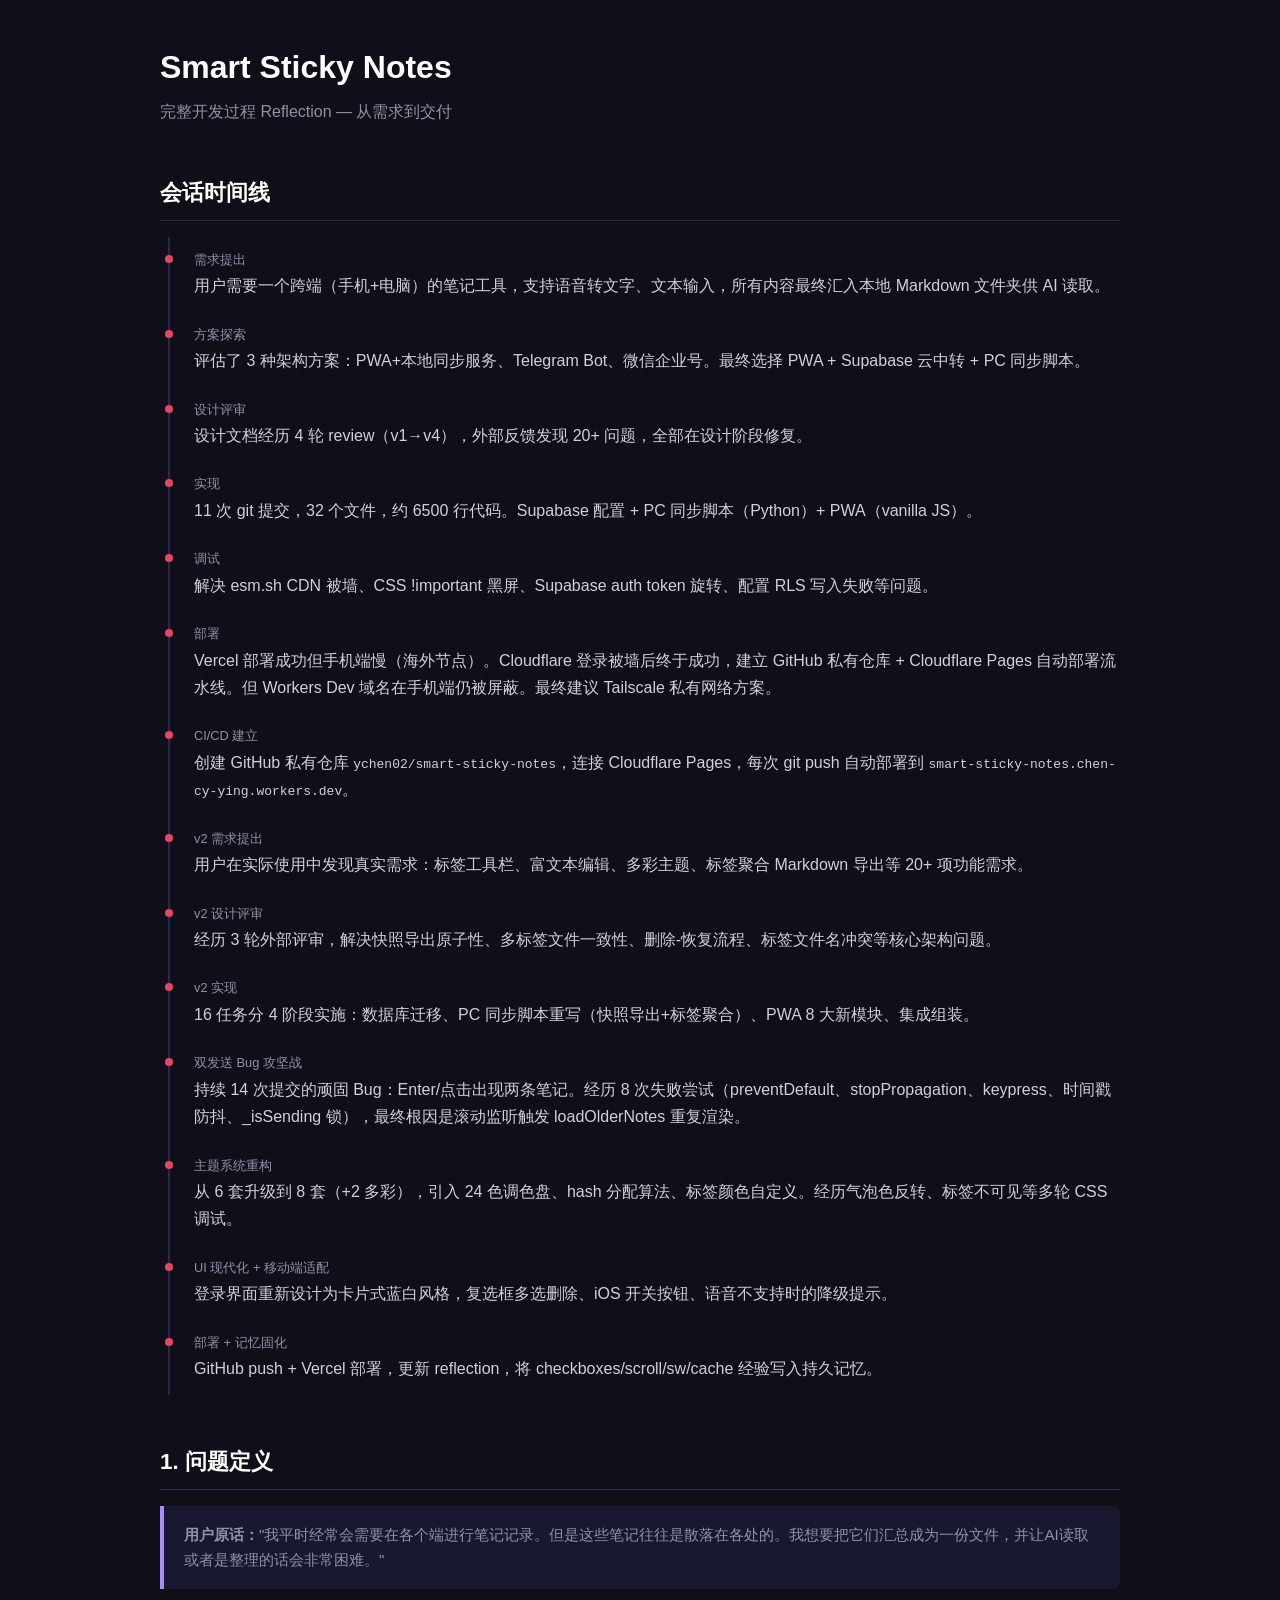
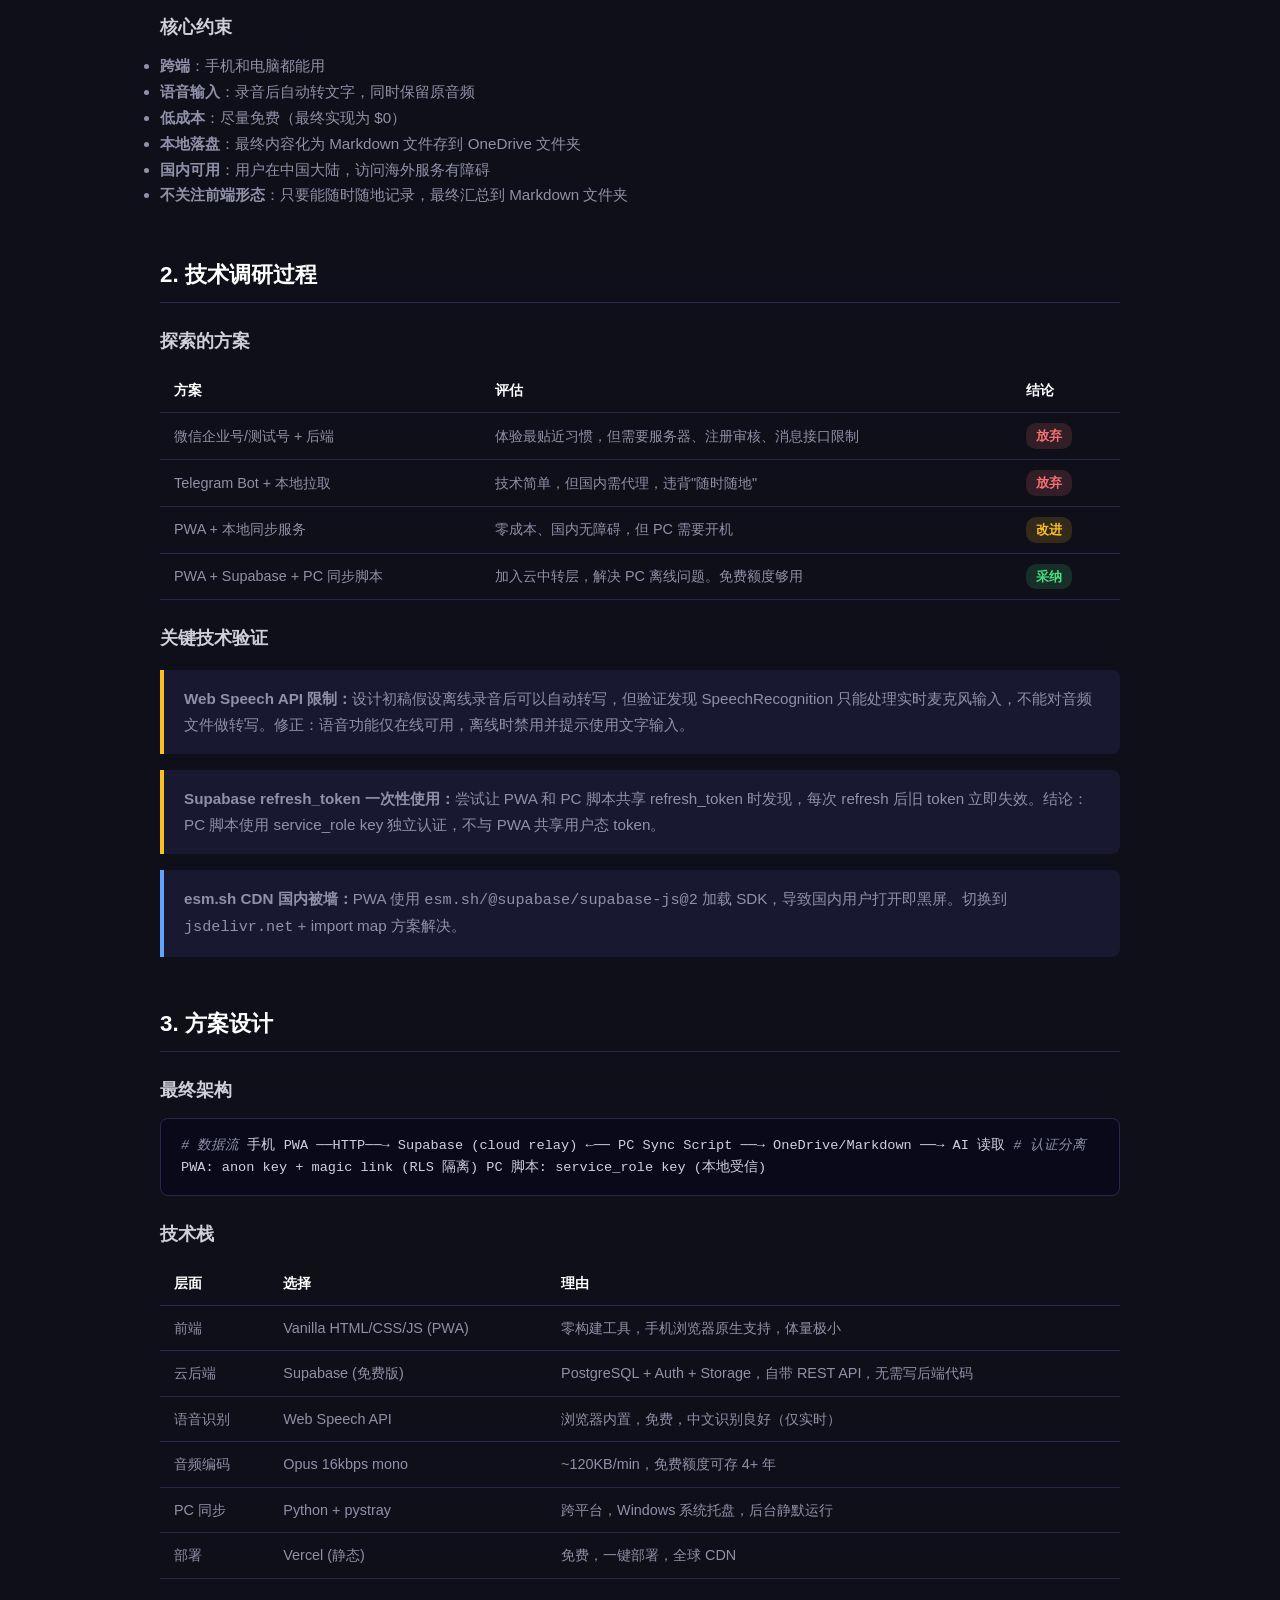
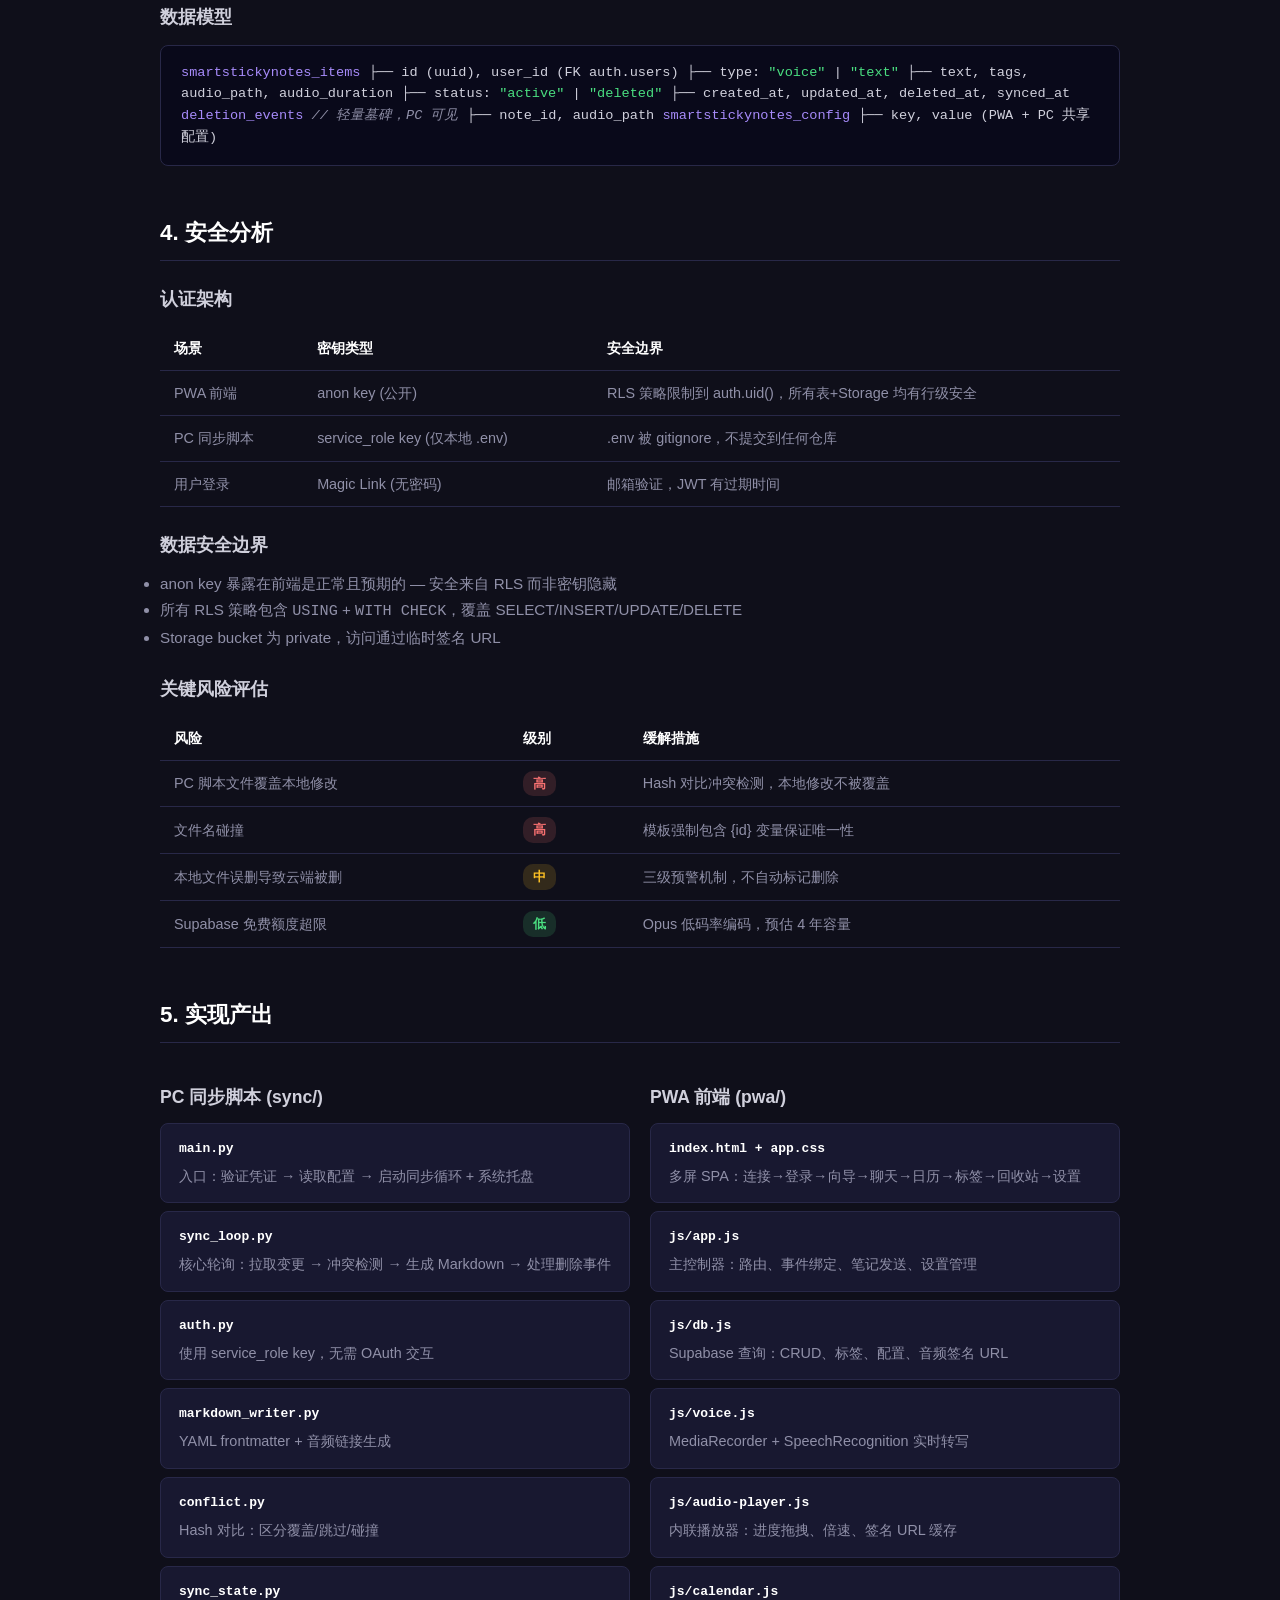
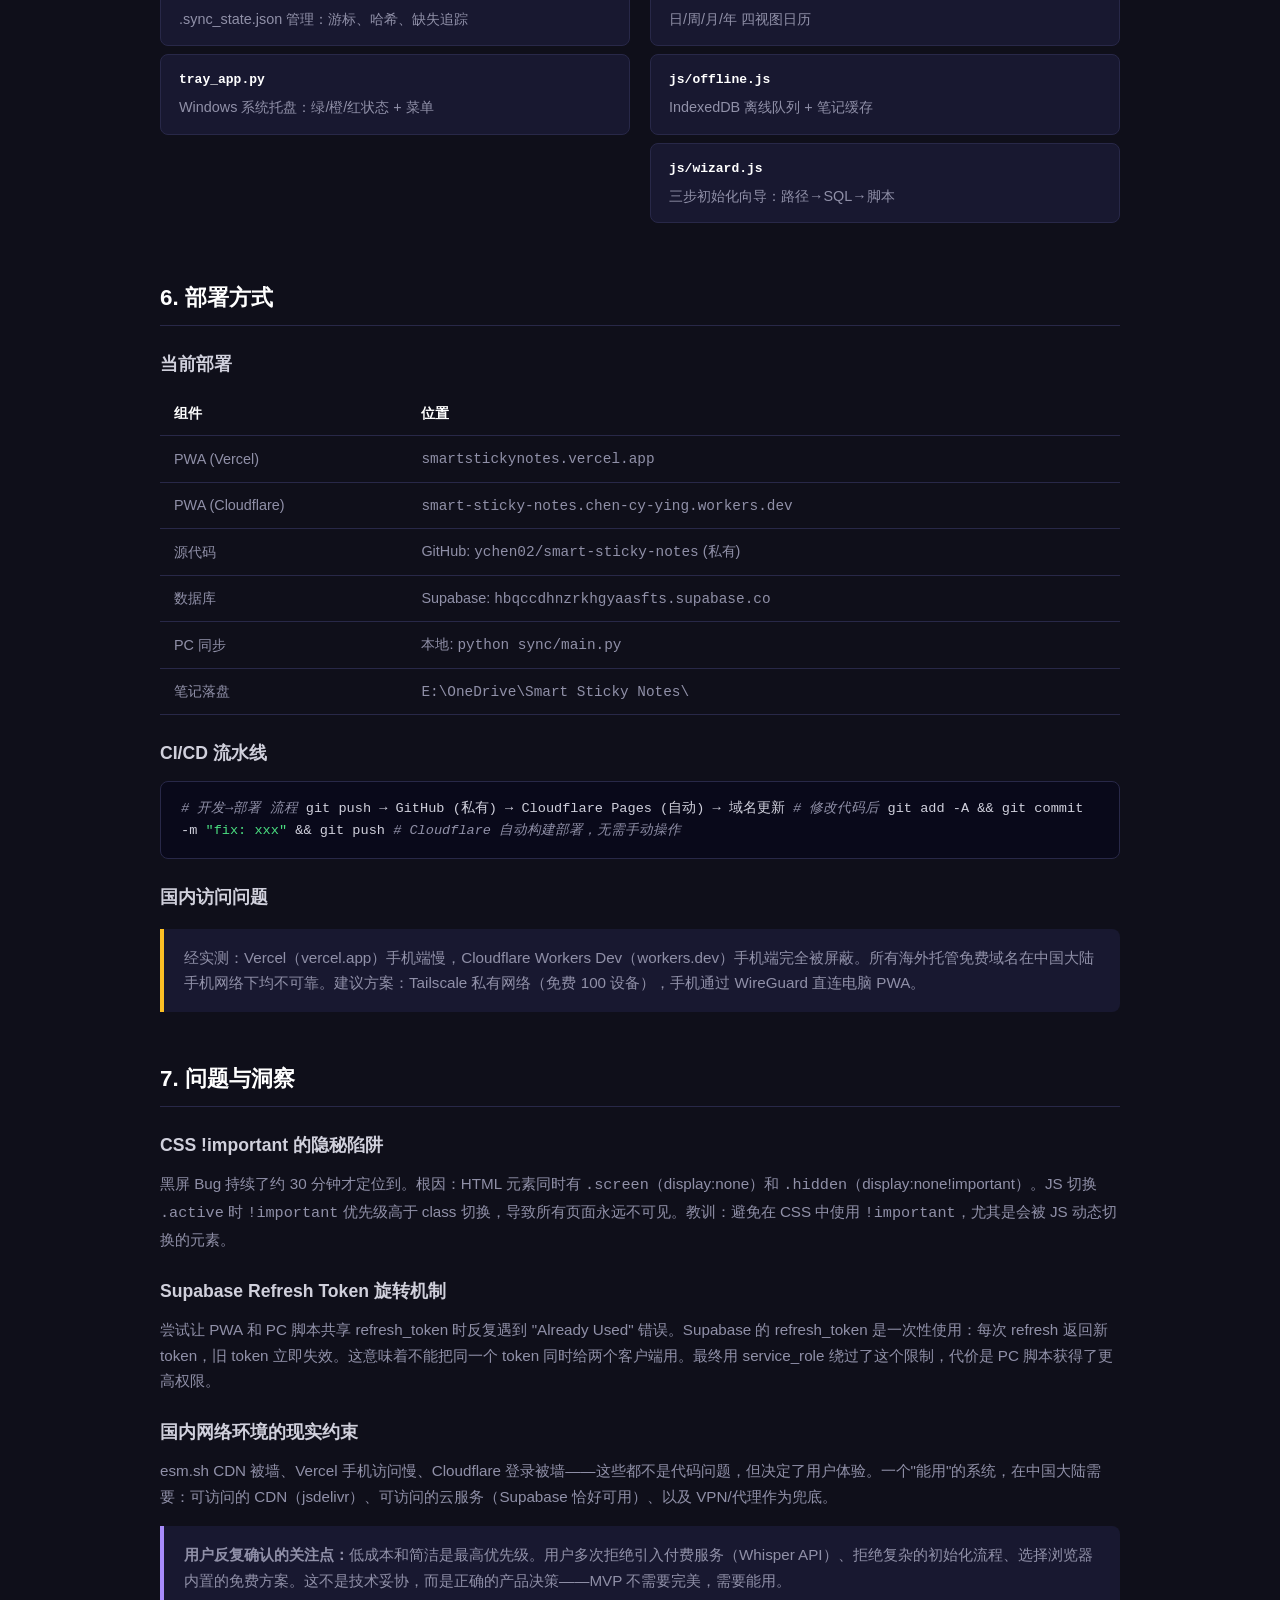
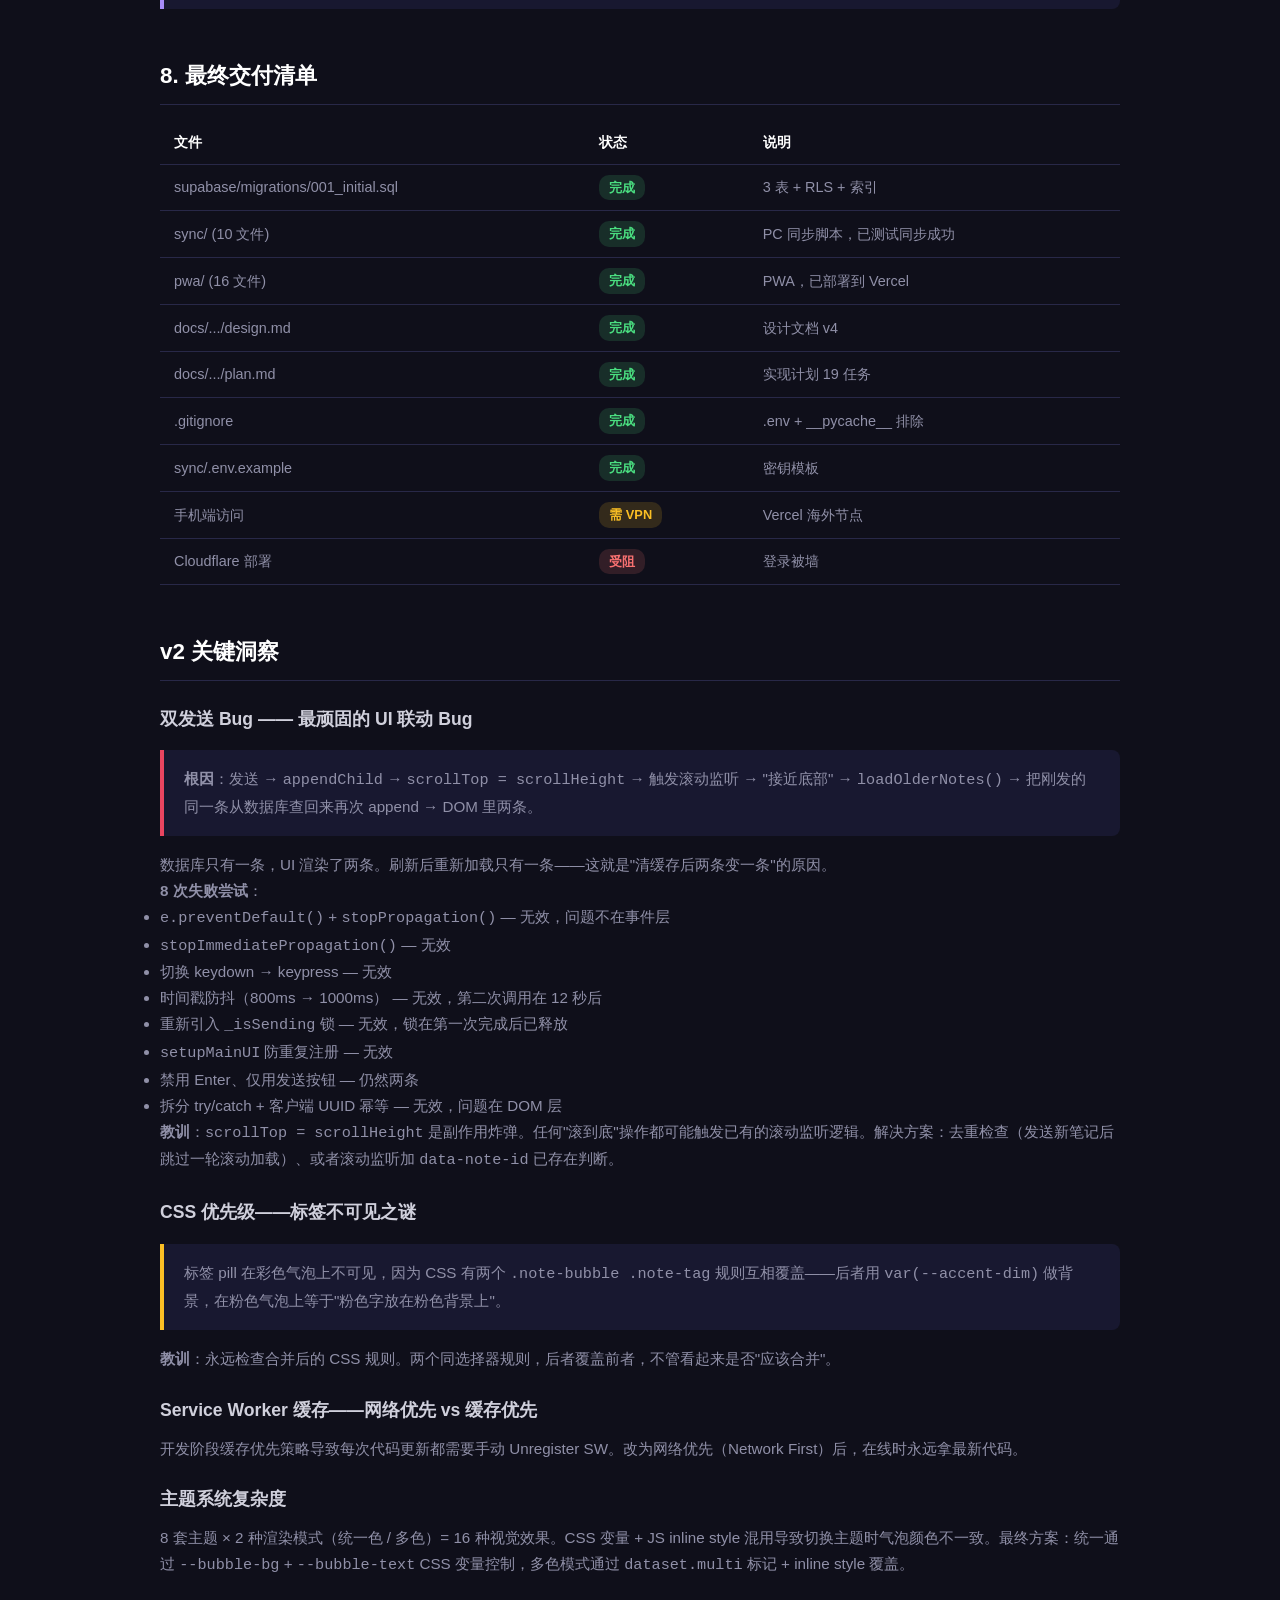
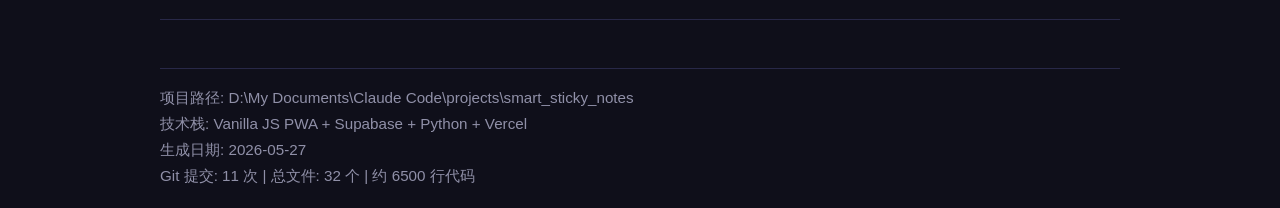
==== commit 491c3189: "docs: update reflection + add UI patterns memory for checkbox/toggle/mobile/auth" ====
--- a/smart_sticky_notes_reflection.html
+++ b/smart_sticky_notes_reflection.html
@@ -126,7 +126,8 @@
 <div class="timeline-item"><div class="time">v2 实现</div><div class="text">16 任务分 4 阶段实施：数据库迁移、PC 同步脚本重写（快照导出+标签聚合）、PWA 8 大新模块、集成组装。</div></div>
 <div class="timeline-item"><div class="time">双发送 Bug 攻坚战</div><div class="text">持续 14 次提交的顽固 Bug：Enter/点击出现两条笔记。经历 8 次失败尝试（preventDefault、stopPropagation、keypress、时间戳防抖、_isSending 锁），最终根因是滚动监听触发 loadOlderNotes 重复渲染。</div></div>
 <div class="timeline-item"><div class="time">主题系统重构</div><div class="text">从 6 套升级到 8 套（+2 多彩），引入 24 色调色盘、hash 分配算法、标签颜色自定义。经历气泡色反转、标签不可见等多轮 CSS 调试。</div></div>
-<div class="timeline-item"><div class="time">总结与记忆</div><div class="text">生成项目 reflection，将用户偏好、架构决策、技术教训写入 Claude 持久记忆系统，供未来项目复用。</div></div>
+<div class="timeline-item"><div class="time">UI 现代化 + 移动端适配</div><div class="text">登录界面重新设计为卡片式蓝白风格，复选框多选删除、iOS 开关按钮、语音不支持时的降级提示。</div></div>
+<div class="timeline-item"><div class="time">部署 + 记忆固化</div><div class="text">GitHub push + Vercel 部署，更新 reflection，将 checkboxes/scroll/sw/cache 经验写入持久记忆。</div></div>
 
 <!-- 1. 问题定义 -->
 <h2>1. 问题定义</h2>
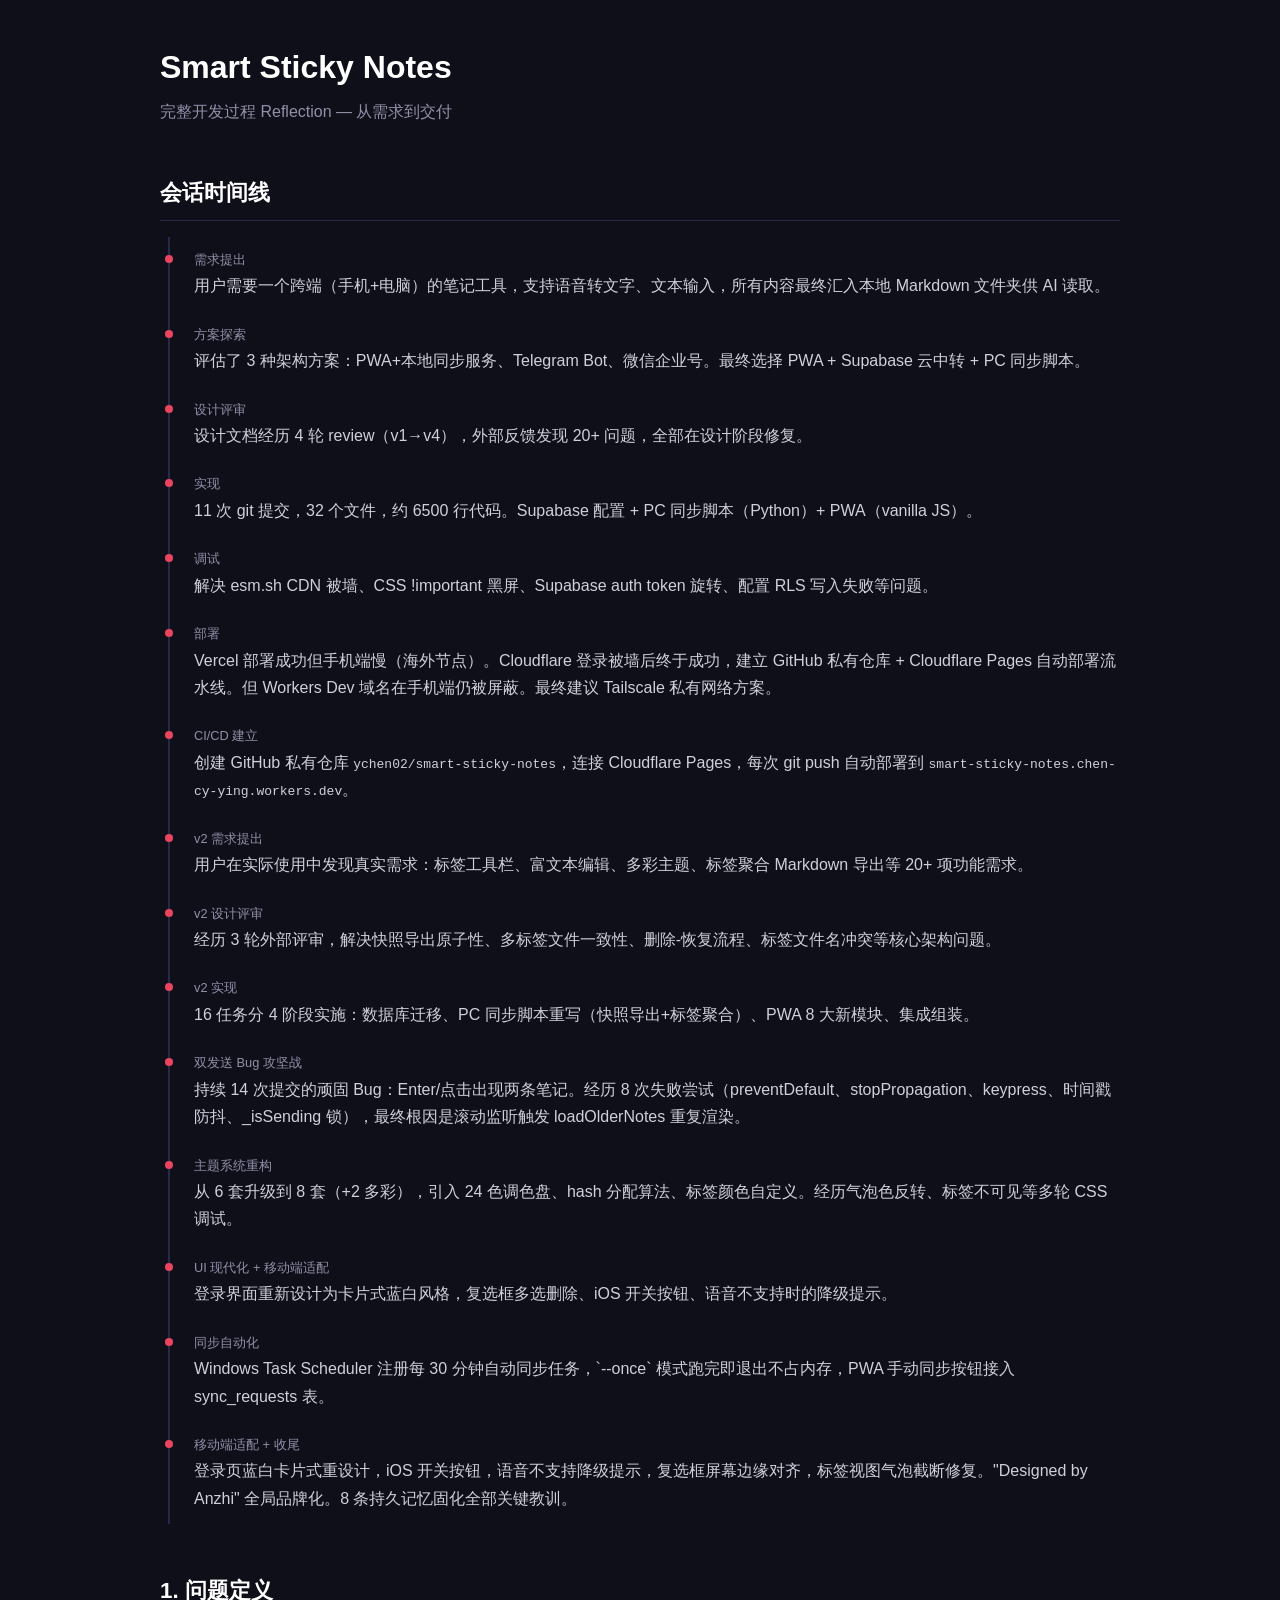
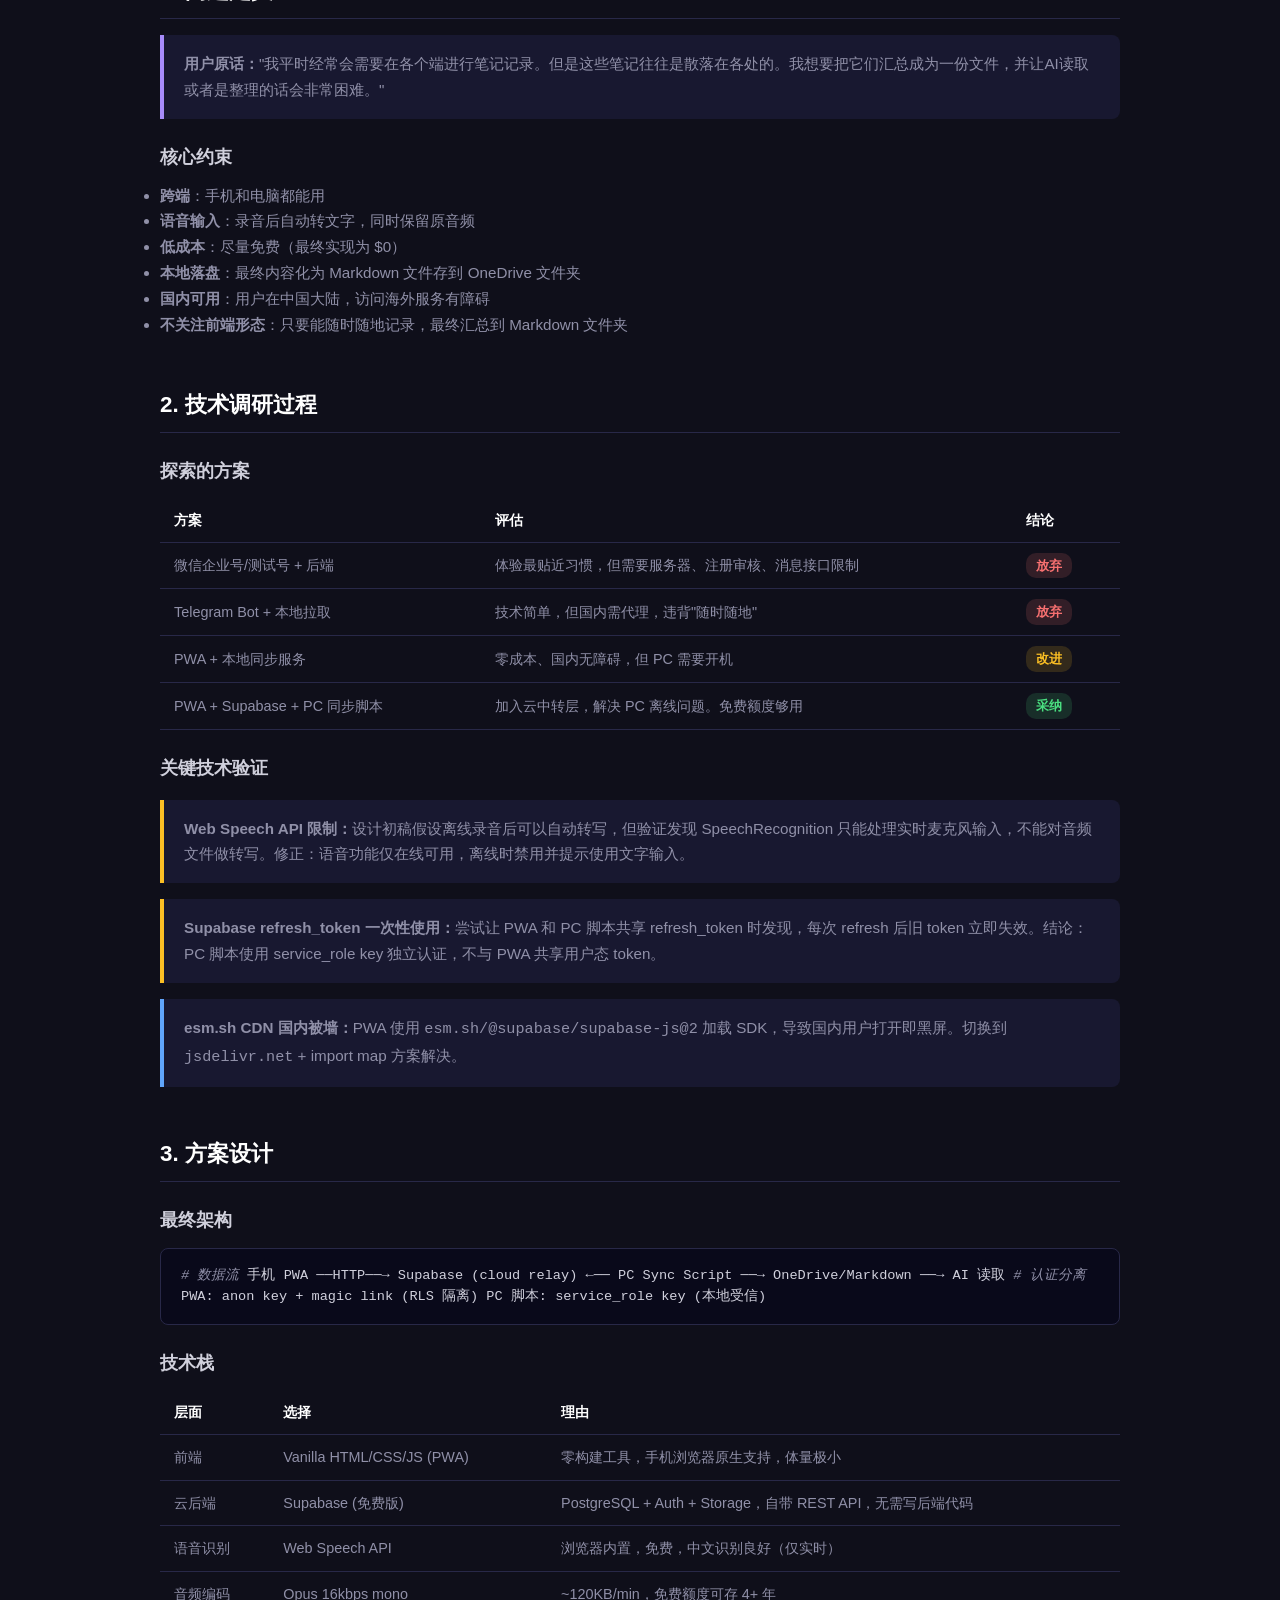
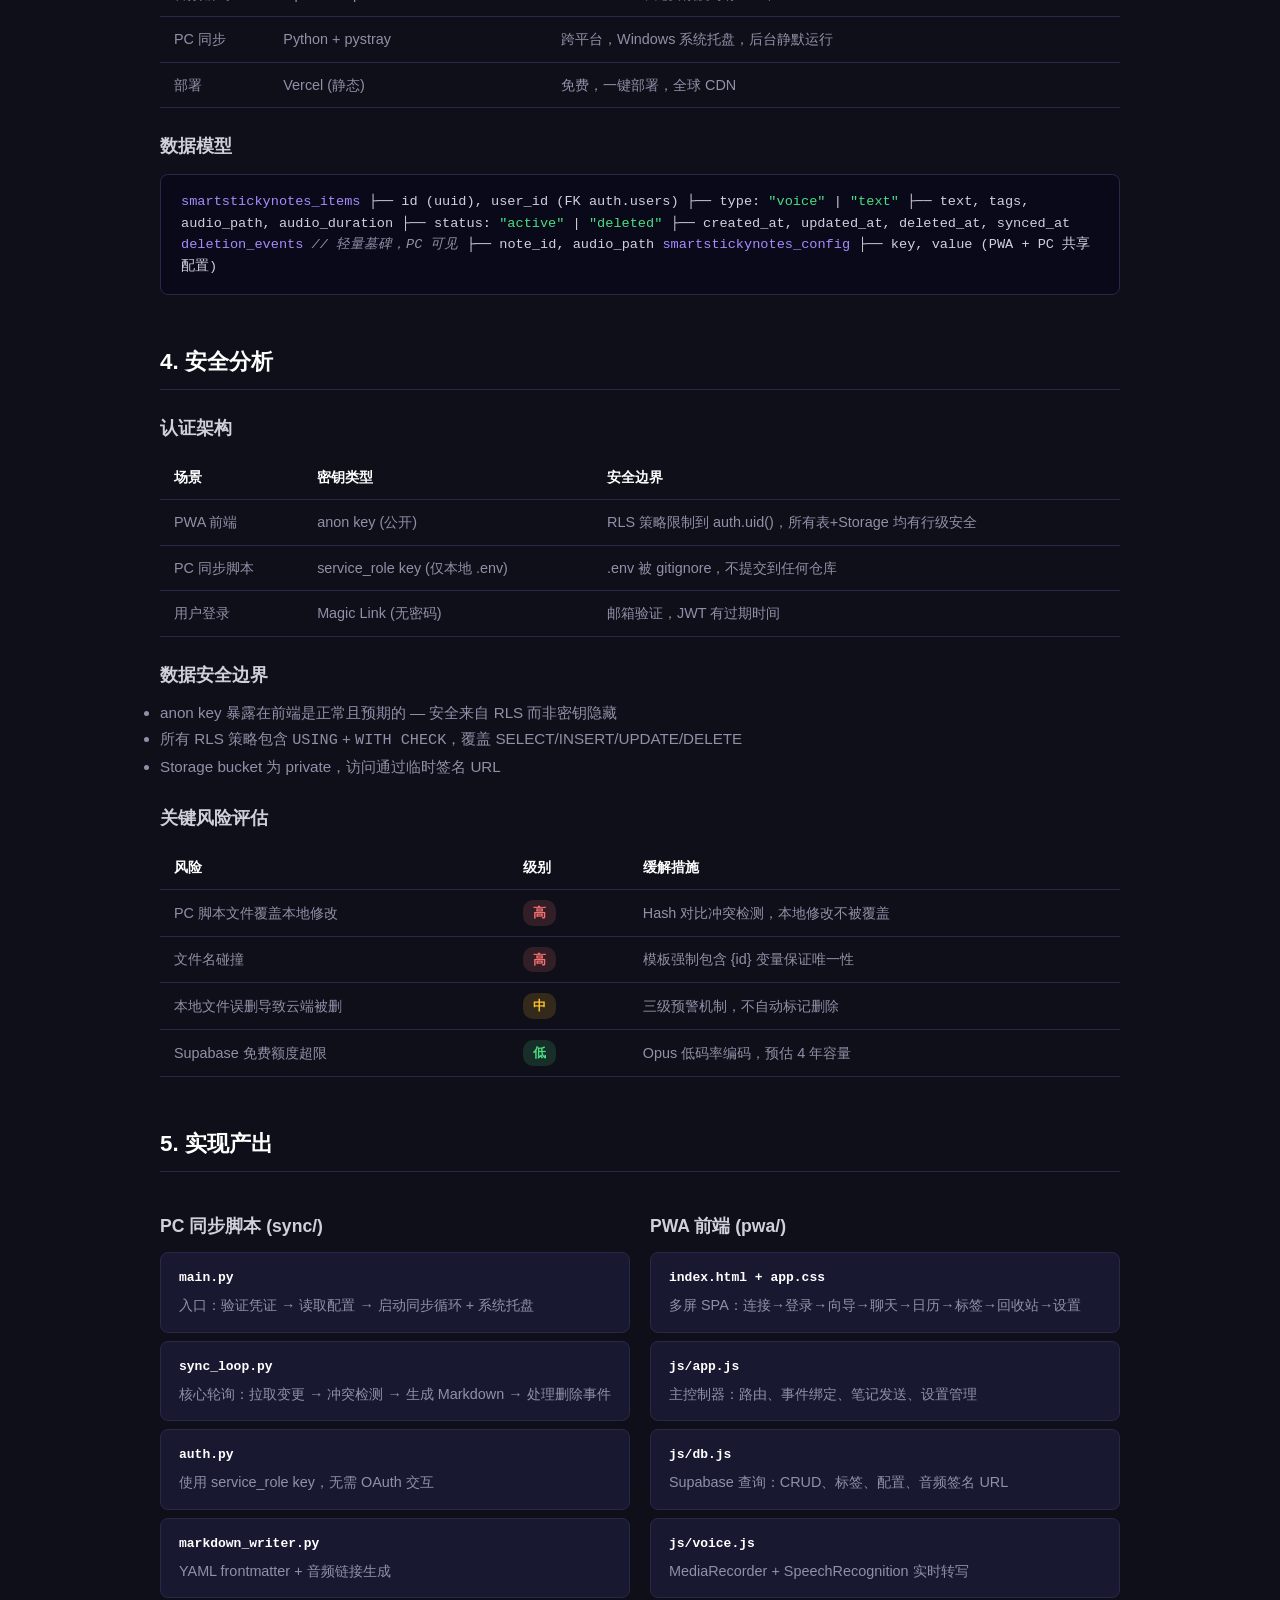
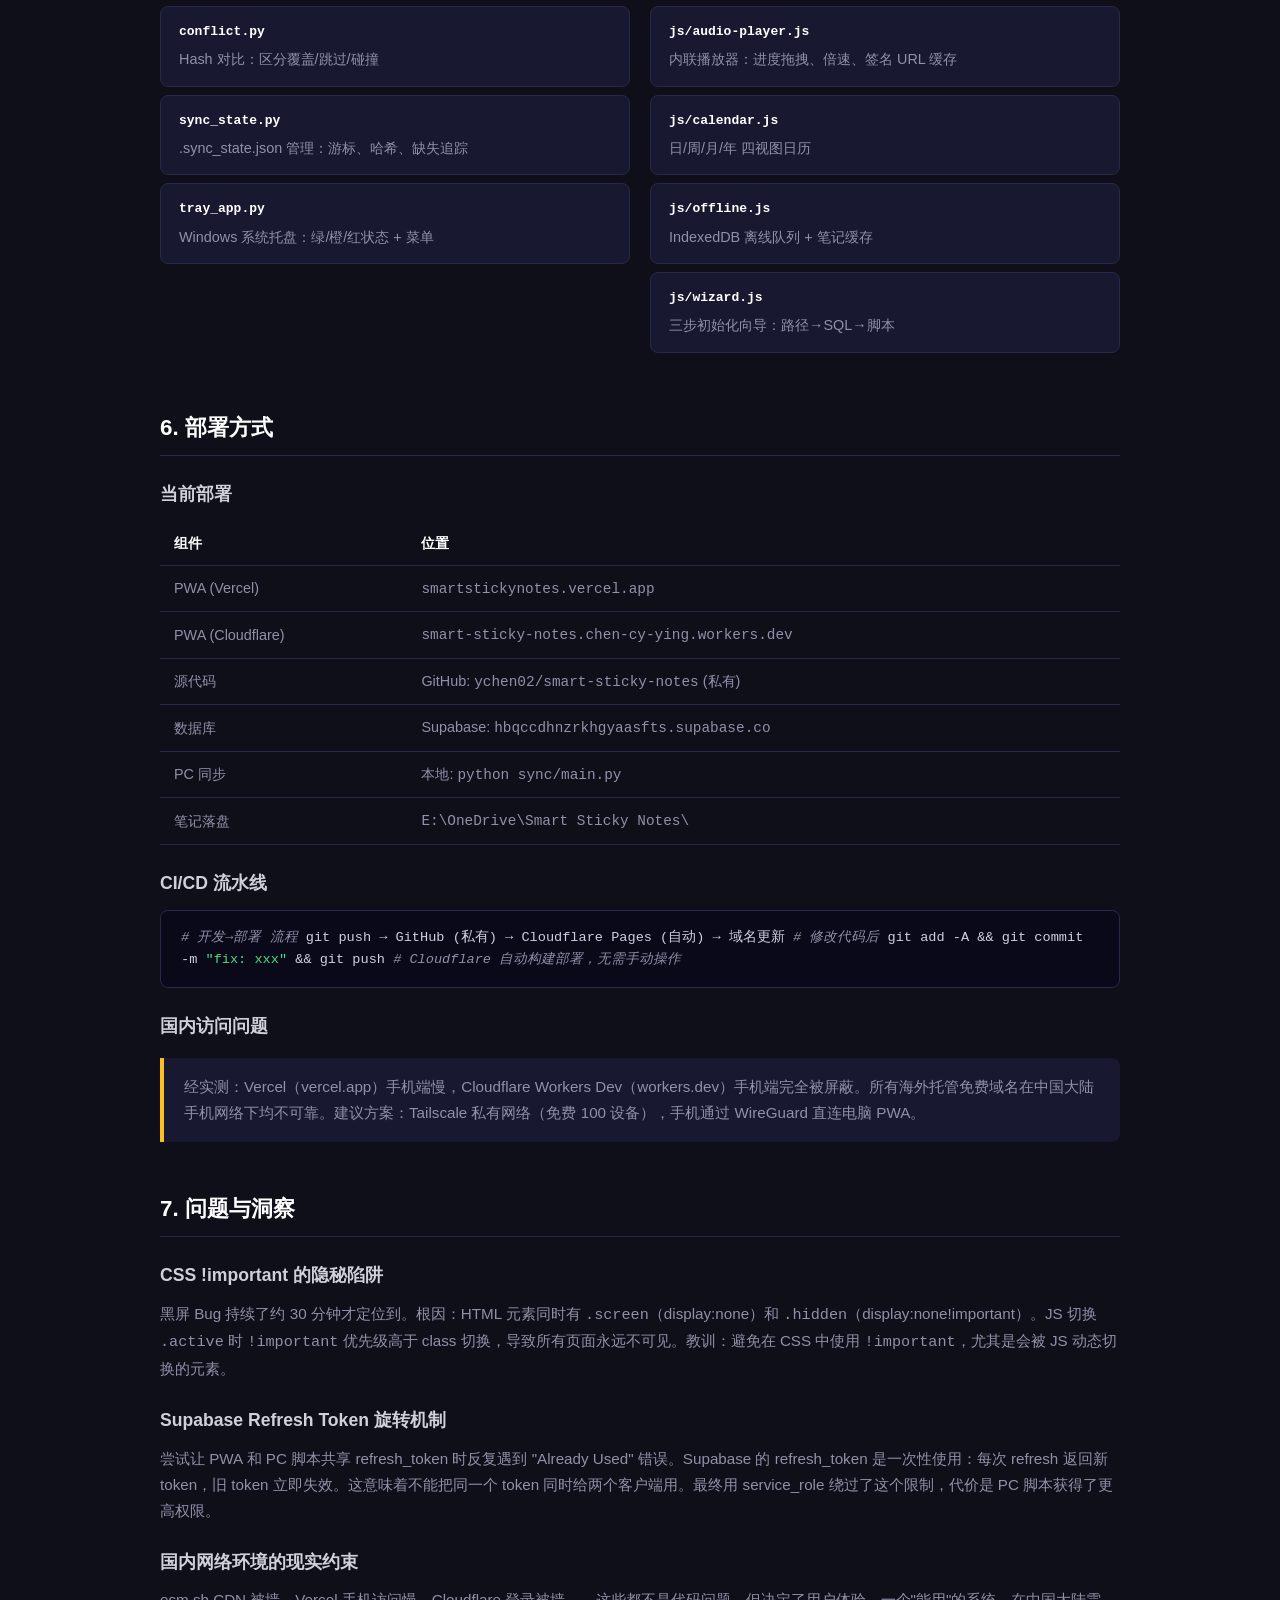
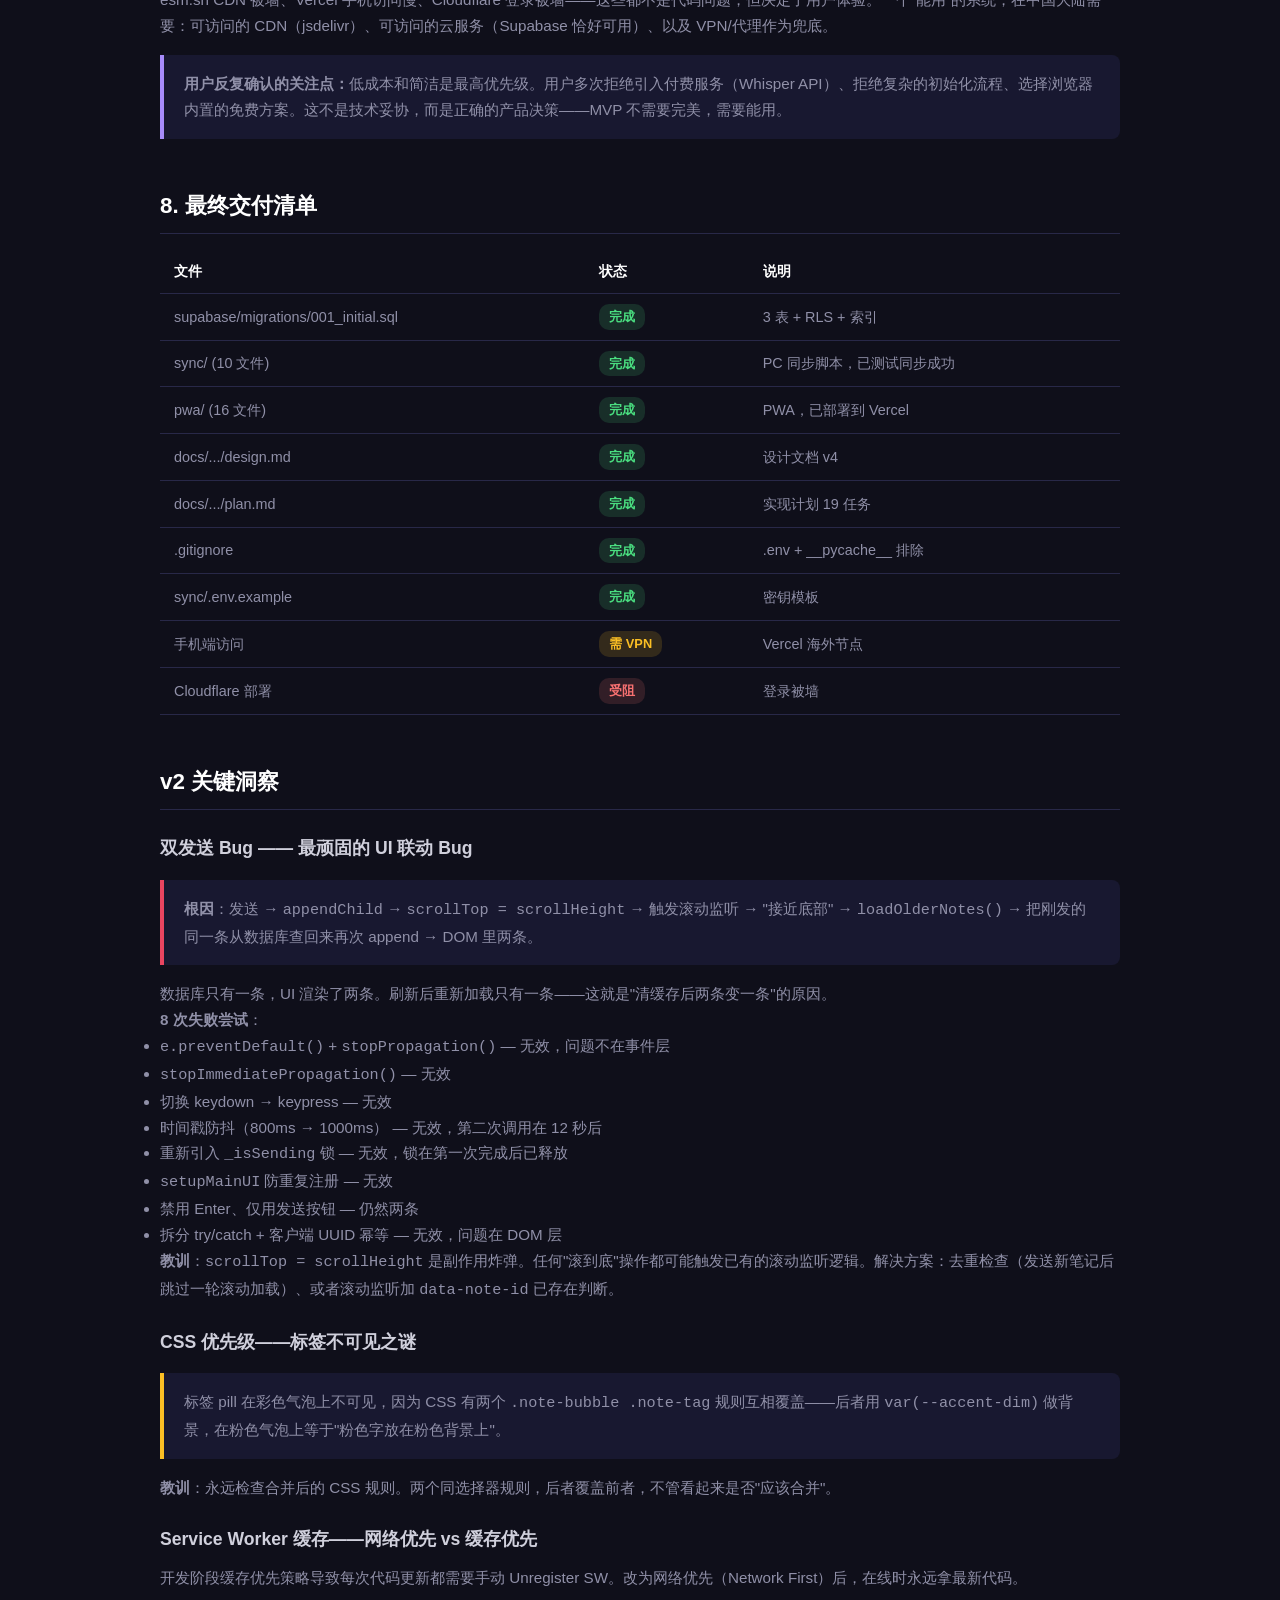
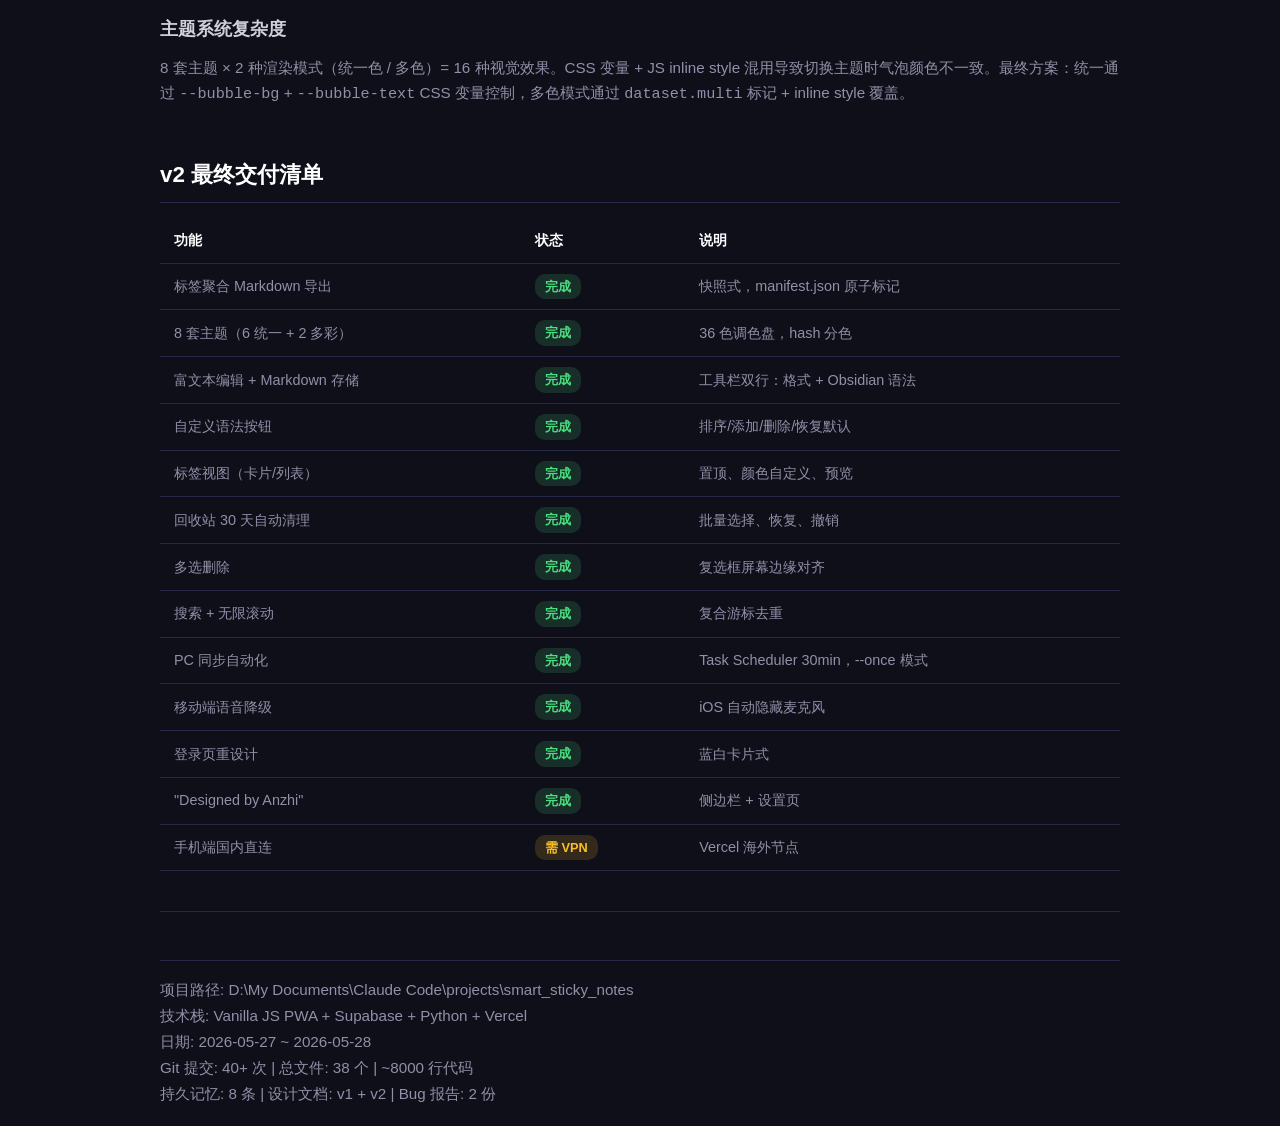
==== commit 722c0b4a: "docs: final v2 reflection update — delivery checklist, sync automation, mobile adaptations" ====
--- a/smart_sticky_notes_reflection.html
+++ b/smart_sticky_notes_reflection.html
@@ -127,7 +127,8 @@
 <div class="timeline-item"><div class="time">双发送 Bug 攻坚战</div><div class="text">持续 14 次提交的顽固 Bug：Enter/点击出现两条笔记。经历 8 次失败尝试（preventDefault、stopPropagation、keypress、时间戳防抖、_isSending 锁），最终根因是滚动监听触发 loadOlderNotes 重复渲染。</div></div>
 <div class="timeline-item"><div class="time">主题系统重构</div><div class="text">从 6 套升级到 8 套（+2 多彩），引入 24 色调色盘、hash 分配算法、标签颜色自定义。经历气泡色反转、标签不可见等多轮 CSS 调试。</div></div>
 <div class="timeline-item"><div class="time">UI 现代化 + 移动端适配</div><div class="text">登录界面重新设计为卡片式蓝白风格，复选框多选删除、iOS 开关按钮、语音不支持时的降级提示。</div></div>
-<div class="timeline-item"><div class="time">部署 + 记忆固化</div><div class="text">GitHub push + Vercel 部署，更新 reflection，将 checkboxes/scroll/sw/cache 经验写入持久记忆。</div></div>
+<div class="timeline-item"><div class="time">同步自动化</div><div class="text">Windows Task Scheduler 注册每 30 分钟自动同步任务，`--once` 模式跑完即退出不占内存，PWA 手动同步按钮接入 sync_requests 表。</div></div>
+<div class="timeline-item"><div class="time">移动端适配 + 收尾</div><div class="text">登录页蓝白卡片式重设计，iOS 开关按钮，语音不支持降级提示，复选框屏幕边缘对齐，标签视图气泡截断修复。"Designed by Anzhi" 全局品牌化。8 条持久记忆固化全部关键教训。</div></div>
 
 <!-- 1. 问题定义 -->
 <h2>1. 问题定义</h2>
@@ -370,13 +371,33 @@
 
 <p>8 套主题 × 2 种渲染模式（统一色 / 多色）= 16 种视觉效果。CSS 变量 + JS inline style 混用导致切换主题时气泡颜色不一致。最终方案：统一通过 <code>--bubble-bg</code> + <code>--bubble-text</code> CSS 变量控制，多色模式通过 <code>dataset.multi</code> 标记 + inline style 覆盖。</p>
 
+<h2>v2 最终交付清单</h2>
+
+<table>
+<tr><th>功能</th><th>状态</th><th>说明</th></tr>
+<tr><td>标签聚合 Markdown 导出</td><td><span class="tag green">完成</span></td><td>快照式，manifest.json 原子标记</td></tr>
+<tr><td>8 套主题（6 统一 + 2 多彩）</td><td><span class="tag green">完成</span></td><td>36 色调色盘，hash 分色</td></tr>
+<tr><td>富文本编辑 + Markdown 存储</td><td><span class="tag green">完成</span></td><td>工具栏双行：格式 + Obsidian 语法</td></tr>
+<tr><td>自定义语法按钮</td><td><span class="tag green">完成</span></td><td>排序/添加/删除/恢复默认</td></tr>
+<tr><td>标签视图（卡片/列表）</td><td><span class="tag green">完成</span></td><td>置顶、颜色自定义、预览</td></tr>
+<tr><td>回收站 30 天自动清理</td><td><span class="tag green">完成</span></td><td>批量选择、恢复、撤销</td></tr>
+<tr><td>多选删除</td><td><span class="tag green">完成</span></td><td>复选框屏幕边缘对齐</td></tr>
+<tr><td>搜索 + 无限滚动</td><td><span class="tag green">完成</span></td><td>复合游标去重</td></tr>
+<tr><td>PC 同步自动化</td><td><span class="tag green">完成</span></td><td>Task Scheduler 30min，--once 模式</td></tr>
+<tr><td>移动端语音降级</td><td><span class="tag green">完成</span></td><td>iOS 自动隐藏麦克风</td></tr>
+<tr><td>登录页重设计</td><td><span class="tag green">完成</span></td><td>蓝白卡片式</td></tr>
+<tr><td>"Designed by Anzhi"</td><td><span class="tag green">完成</span></td><td>侧边栏 + 设置页</td></tr>
+<tr><td>手机端国内直连</td><td><span class="tag yellow">需 VPN</span></td><td>Vercel 海外节点</td></tr>
+</table>
+
 <hr class="divider">
 
 <footer>
 <p>项目路径: D:\My Documents\Claude Code\projects\smart_sticky_notes</p>
 <p>技术栈: Vanilla JS PWA + Supabase + Python + Vercel</p>
-<p>生成日期: 2026-05-27</p>
-<p>Git 提交: 11 次 | 总文件: 32 个 | 约 6500 行代码</p>
+<p>日期: 2026-05-27 ~ 2026-05-28</p>
+<p>Git 提交: 40+ 次 | 总文件: 38 个 | ~8000 行代码</p>
+<p>持久记忆: 8 条 | 设计文档: v1 + v2 | Bug 报告: 2 份</p>
 </footer>
 
 </div>
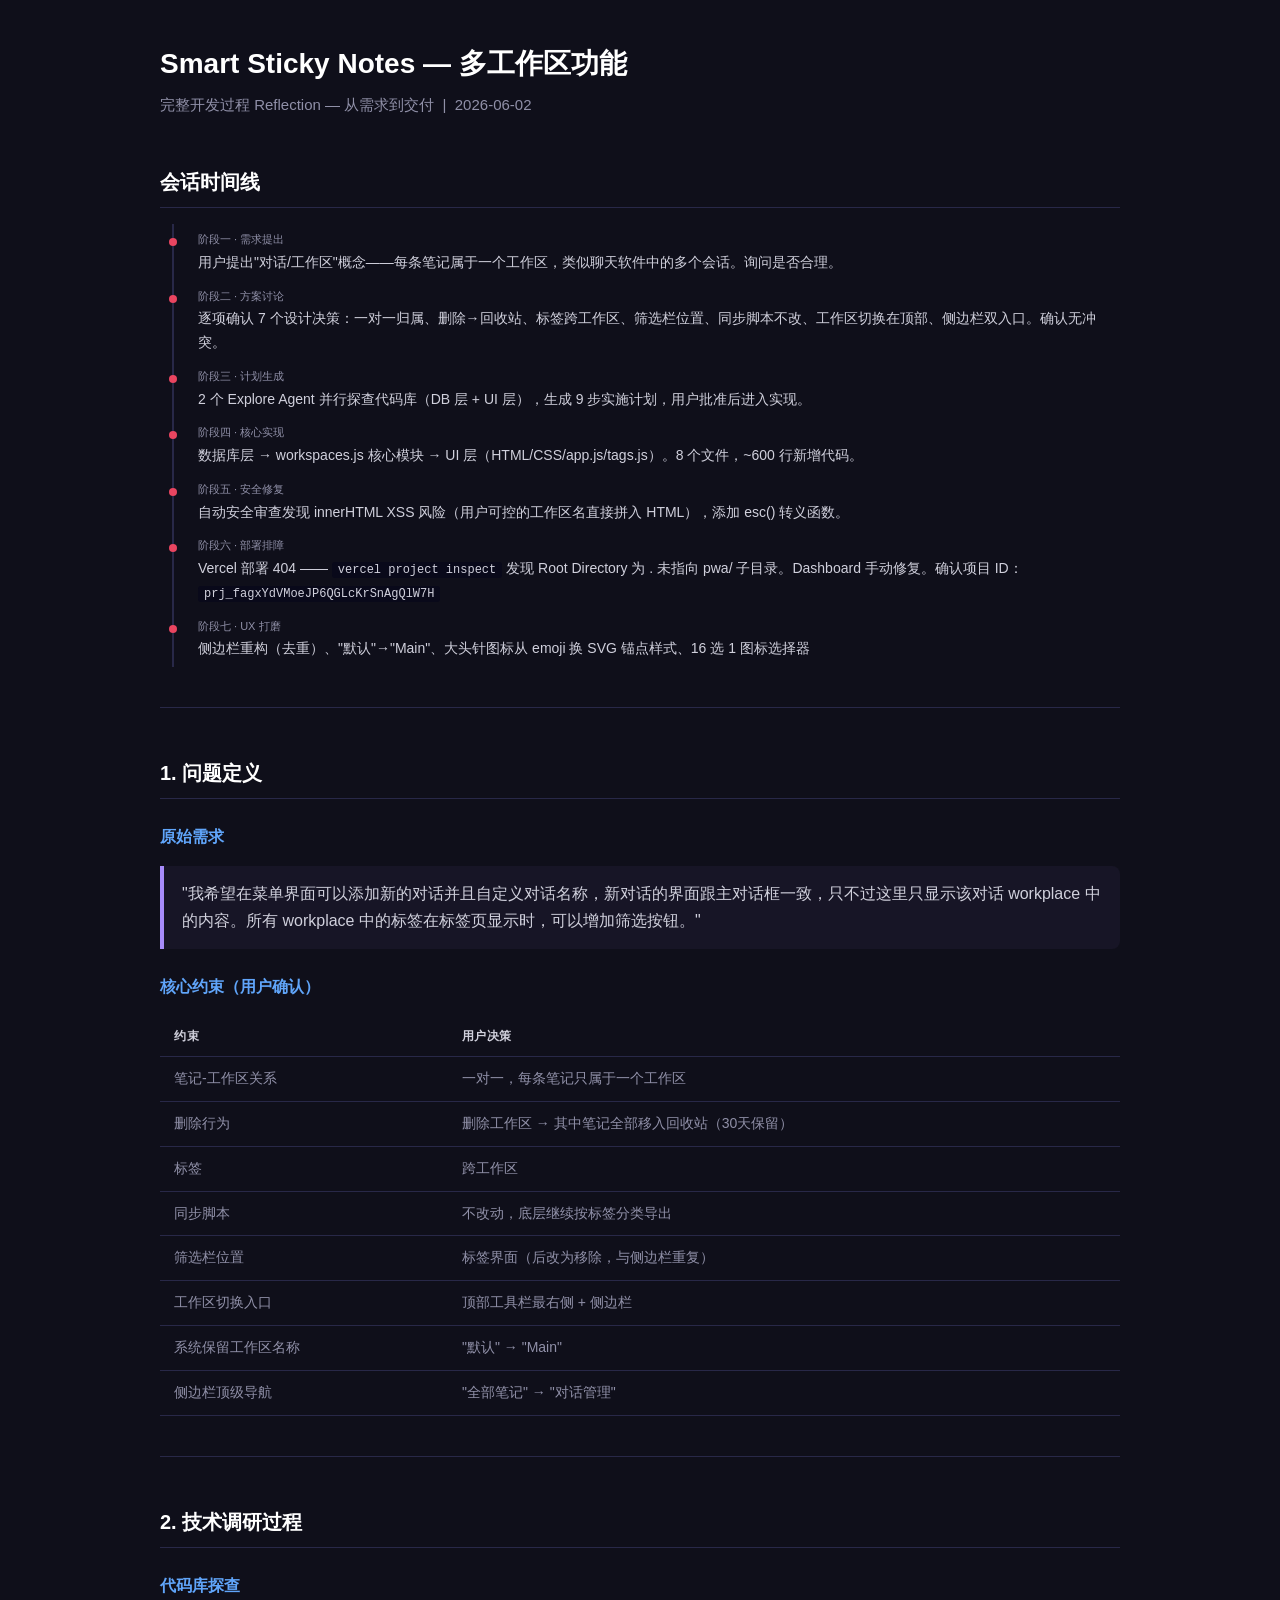
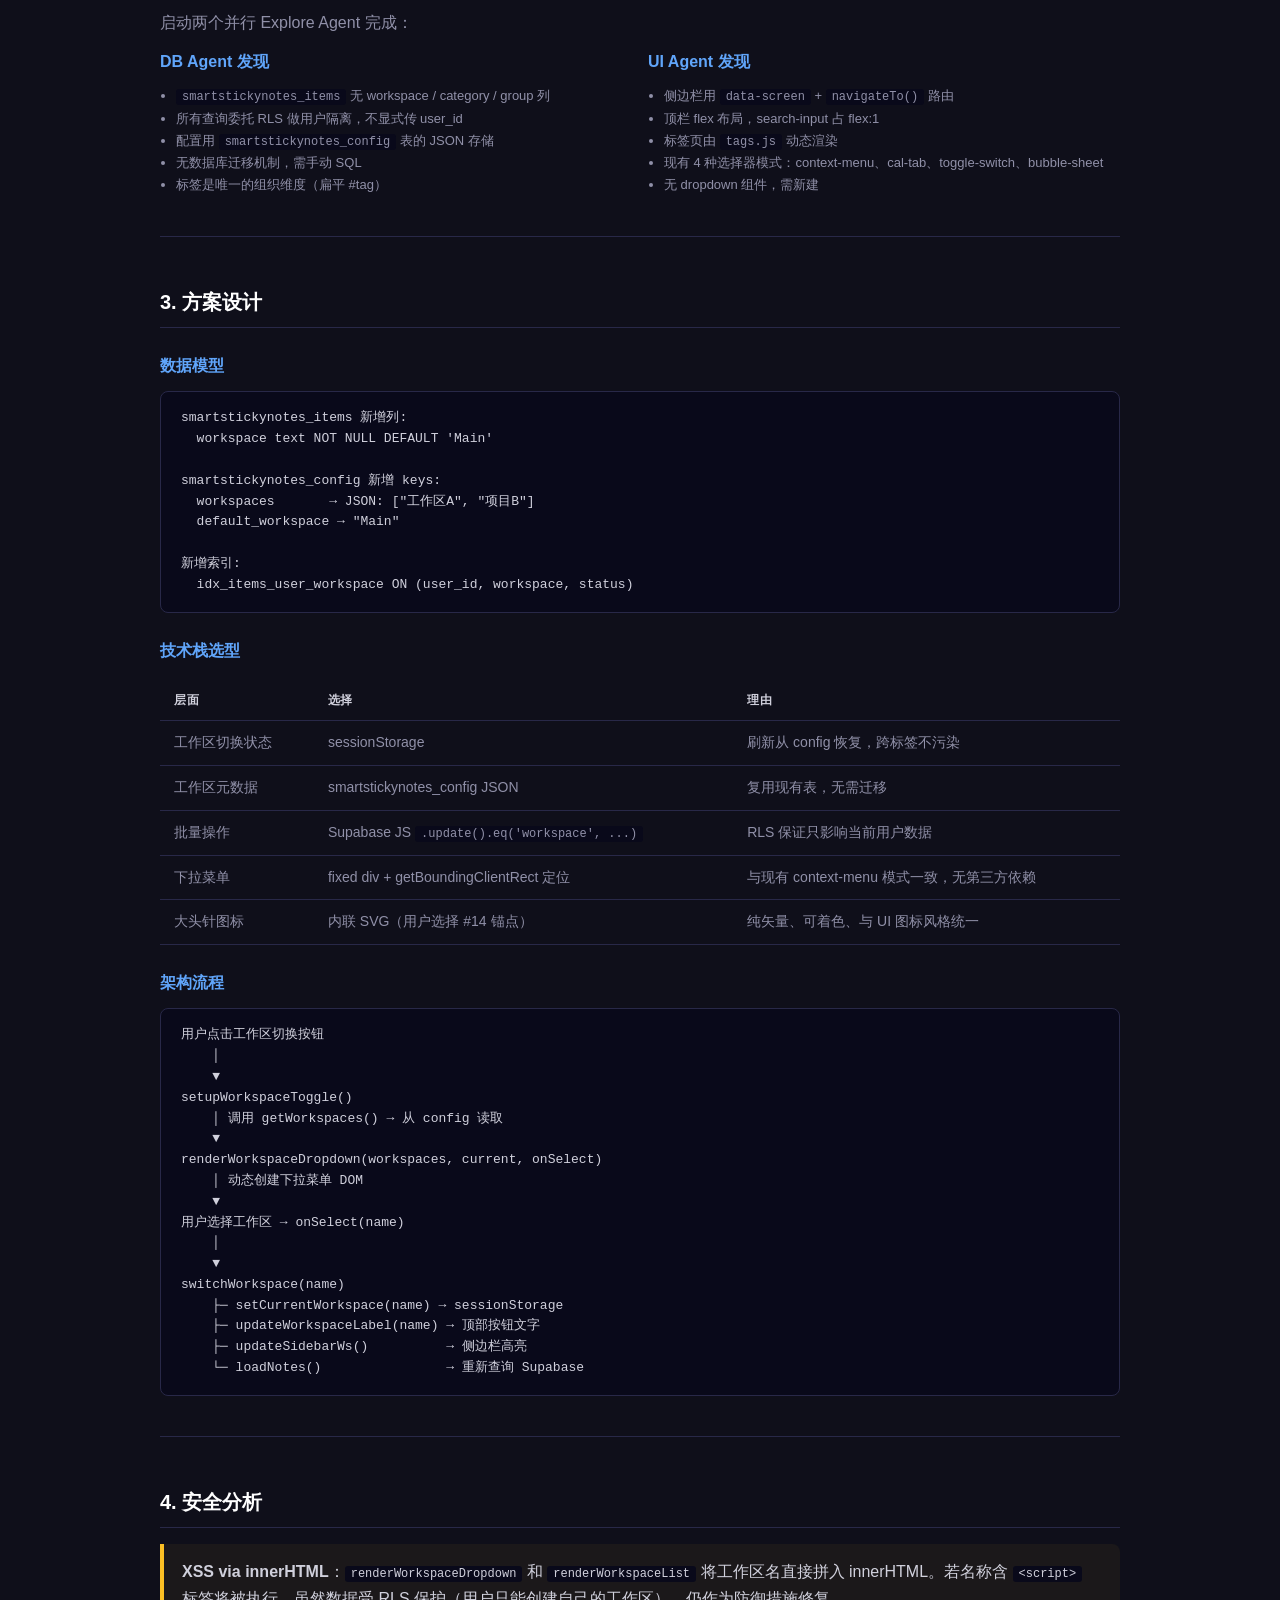
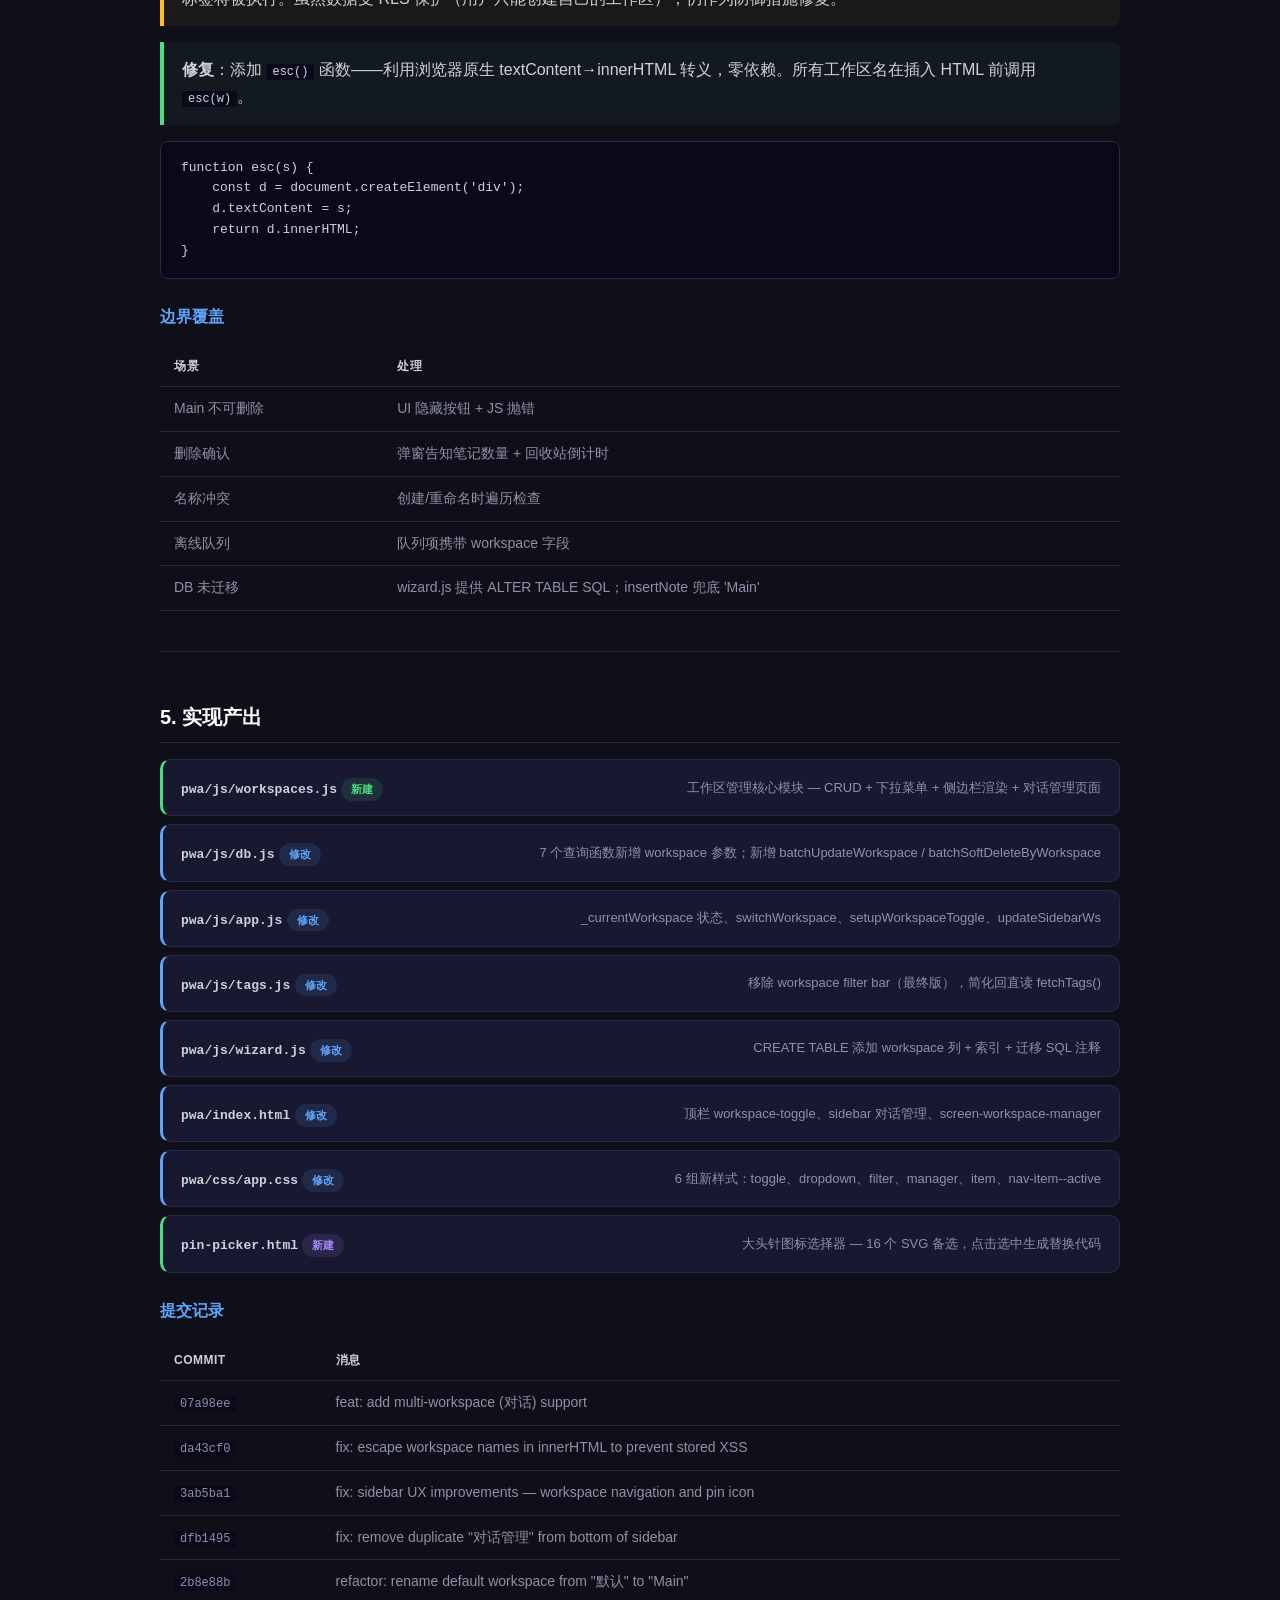
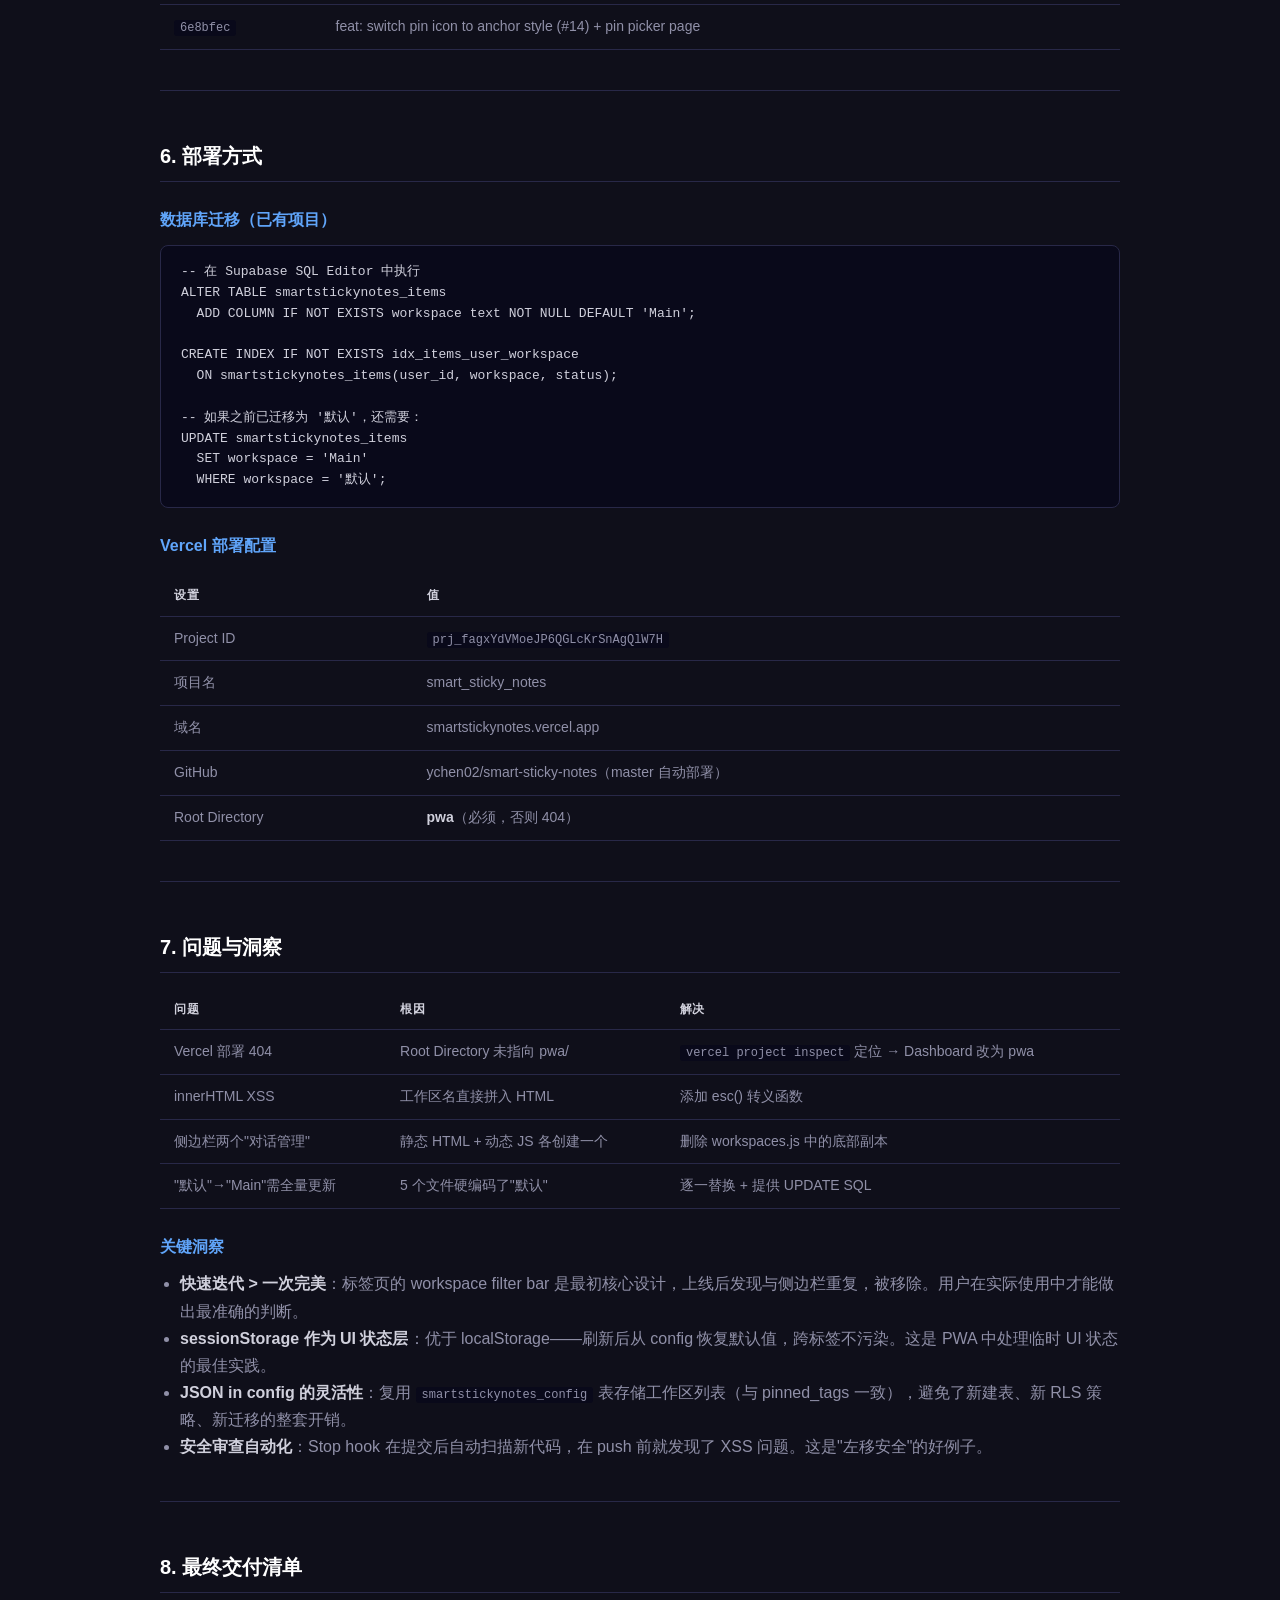
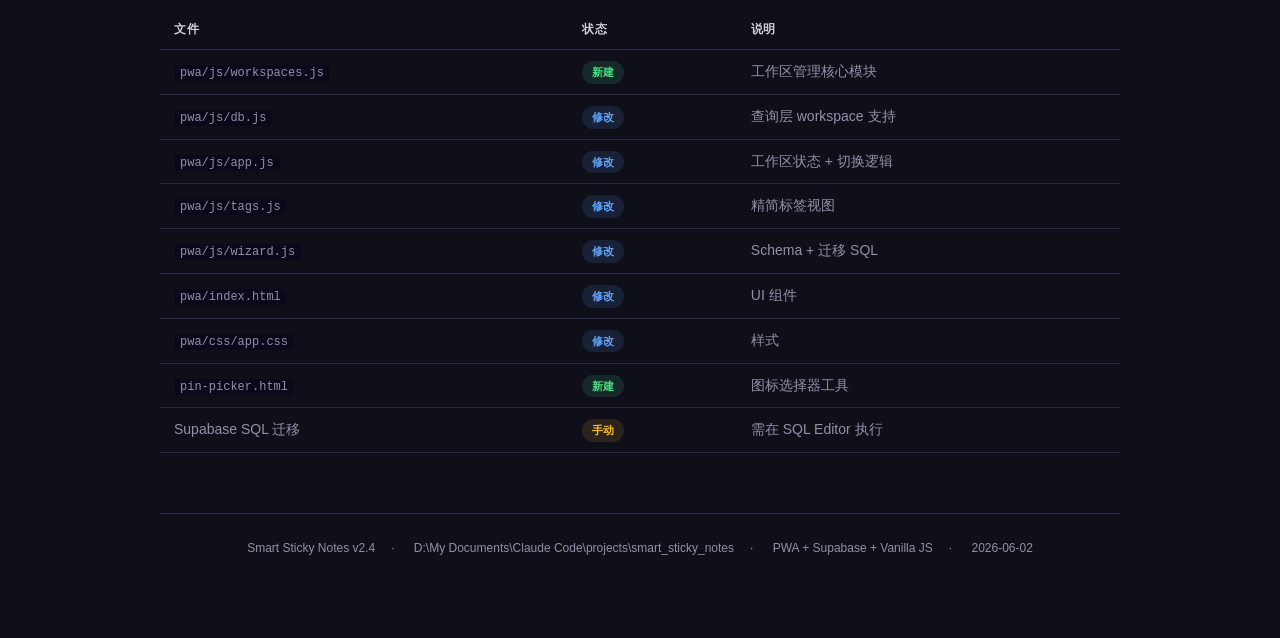
==== commit fa411ac1: "docs: update reflection with multi-workspace feature development process Co-Authored-By: Claude Opus" ====
--- a/smart_sticky_notes_reflection.html
+++ b/smart_sticky_notes_reflection.html
@@ -3,7 +3,7 @@
 <head>
 <meta charset="UTF-8">
 <meta name="viewport" content="width=device-width, initial-scale=1.0">
-<title>Smart Sticky Notes — 项目 Reflection</title>
+<title>Smart Sticky Notes — Multi-Workspace 功能开发 Reflection</title>
 <style>
 :root {
   --bg: #0f0f1a;
@@ -19,385 +19,369 @@
   --blue: #60a5fa;
   --purple: #a78bfa;
 }
-*, *::before, *::after { box-sizing: border-box; margin: 0; padding: 0; }
+* { box-sizing: border-box; margin: 0; padding: 0; }
 body {
   background: var(--bg); color: var(--text);
   font-family: "Segoe UI", "PingFang SC", "Microsoft YaHei", sans-serif;
-  line-height: 1.7; padding: 40px 20px;
+  line-height: 1.7; padding: 40px 20px 80px;
 }
 .container { max-width: 960px; margin: 0 auto; }
-h1 { font-size: 2rem; color: #fff; margin-bottom: 4px; }
-h2 { font-size: 1.4rem; color: #fff; margin: 48px 0 16px 0; padding-bottom: 8px; border-bottom: 1px solid var(--border); }
-h3 { font-size: 1.1rem; color: var(--text); margin: 24px 0 10px 0; }
-p, li { color: var(--text-secondary); font-size: 0.95rem; }
-a { color: var(--blue); }
-.subtitle { font-size: 1rem; color: var(--text-secondary); margin-bottom: 32px; }
-
-.highlight-box {
-  background: var(--card); border-left: 4px solid var(--accent);
-  padding: 16px 20px; border-radius: 0 8px 8px 0; margin: 16px 0;
-}
-.highlight-box.green { border-color: var(--green); }
-.highlight-box.yellow { border-color: var(--yellow); }
-.highlight-box.blue { border-color: var(--blue); }
-.highlight-box.purple { border-color: var(--purple); }
-.highlight-box p { margin: 0; }
-
-.tag {
-  display: inline-block; padding: 2px 10px; border-radius: 10px;
-  font-size: 0.8rem; font-weight: 600; margin-right: 6px;
-}
-.tag.green { background: rgba(74,222,128,0.15); color: var(--green); }
-.tag.red { background: rgba(248,113,113,0.15); color: var(--red); }
-.tag.blue { background: rgba(96,165,250,0.15); color: var(--blue); }
-.tag.yellow { background: rgba(251,191,36,0.15); color: var(--yellow); }
-.tag.purple { background: rgba(167,139,250,0.15); color: var(--purple); }
-
-.two-col {
-  display: grid; grid-template-columns: 1fr 1fr; gap: 20px;
-}
-@media (max-width: 640px) { .two-col { grid-template-columns: 1fr; } }
-
-.code-block {
-  background: var(--code-bg); border-radius: 8px; padding: 16px 20px;
-  overflow-x: auto; margin: 12px 0; border: 1px solid var(--border);
-  font-family: "Cascadia Code", "Fira Code", "JetBrains Mono", monospace;
-  font-size: 0.85rem; line-height: 1.6; color: var(--text);
-}
-.code-block .kw { color: var(--purple); }
-.code-block .str { color: var(--green); }
-.code-block .fn { color: var(--blue); }
-.code-block .cm { color: var(--text-secondary); font-style: italic; }
-
+h1 { font-size: 28px; font-weight: 700; margin-bottom: 4px; color: #fff; }
+.subtitle { color: var(--text-secondary); font-size: 15px; margin-bottom: 40px; }
+h2 { font-size: 20px; font-weight: 700; margin: 48px 0 16px; color: #fff; border-bottom: 1px solid var(--border); padding-bottom: 8px; }
+h3 { font-size: 16px; font-weight: 600; margin: 24px 0 10px; color: var(--blue); }
+p { margin-bottom: 12px; color: var(--text-secondary); }
+strong { color: var(--text); }
+a { color: var(--blue); text-decoration: none; }
+a:hover { text-decoration: underline; }
+
+/* Cards */
 .file-card {
   background: var(--card); border: 1px solid var(--border);
-  border-radius: 8px; padding: 14px 18px; margin: 8px 0;
-}
-.file-card .name { font-weight: 600; color: #fff; font-family: monospace; }
-.file-card .desc { color: var(--text-secondary); font-size: 0.9rem; margin-top: 4px; }
-
+  border-radius: 10px; padding: 14px 18px; margin-bottom: 8px;
+  display: flex; justify-content: space-between; align-items: center; flex-wrap: wrap; gap: 8px;
+}
+.file-card .name { font-weight: 600; color: var(--text); font-family: "Cascadia Code", "Fira Code", monospace; font-size: 13px; }
+.file-card .desc { color: var(--text-secondary); font-size: 13px; }
+.file-card.new { border-left: 3px solid var(--green); }
+.file-card.mod { border-left: 3px solid var(--blue); }
+
+/* Tags */
+.tag { display: inline-block; padding: 2px 10px; border-radius: 12px; font-size: 11px; font-weight: 600; margin-right: 6px; }
+.tag.green { background: rgba(74,222,128,0.12); color: var(--green); }
+.tag.blue { background: rgba(96,165,250,0.12); color: var(--blue); }
+.tag.yellow { background: rgba(251,191,36,0.12); color: var(--yellow); }
+.tag.red { background: rgba(248,113,113,0.12); color: var(--red); }
+.tag.purple { background: rgba(167,139,250,0.12); color: var(--purple); }
+
+/* Highlight boxes */
+.highlight-box { border-left: 4px solid var(--accent); background: rgba(233,69,96,0.06); padding: 14px 18px; border-radius: 0 8px 8px 0; margin: 16px 0; }
+.highlight-box.green { border-color: var(--green); background: rgba(74,222,128,0.05); }
+.highlight-box.yellow { border-color: var(--yellow); background: rgba(251,191,36,0.05); }
+.highlight-box.blue { border-color: var(--blue); background: rgba(96,165,250,0.05); }
+.highlight-box.purple { border-color: var(--purple); background: rgba(167,139,250,0.05); }
+
+/* Code */
+.code-block {
+  background: var(--code-bg); border: 1px solid var(--border);
+  border-radius: 8px; padding: 16px 20px; margin: 12px 0;
+  font-family: "Cascadia Code", "Fira Code", "JetBrains Mono", monospace;
+  font-size: 13px; line-height: 1.6; overflow-x: auto; white-space: pre; color: var(--text);
+}
+code { font-family: "Cascadia Code", "Fira Code", monospace; font-size: 12px; background: var(--code-bg); padding: 1px 6px; border-radius: 3px; }
+
+/* Tables */
+table { width: 100%; border-collapse: collapse; margin: 16px 0; font-size: 14px; }
+th, td { padding: 10px 14px; text-align: left; border-bottom: 1px solid var(--border); }
+th { color: var(--text); font-weight: 600; font-size: 12px; text-transform: uppercase; letter-spacing: 0.5px; }
+td { color: var(--text-secondary); }
+tr:hover td { background: rgba(255,255,255,0.02); }
+
+/* Two column */
+.two-col { display: grid; grid-template-columns: 1fr 1fr; gap: 16px; }
+@media (max-width: 640px) { .two-col { grid-template-columns: 1fr; } }
+
+/* Timeline */
 .timeline-item {
-  padding: 12px 0 12px 24px; border-left: 2px solid var(--border);
-  position: relative; margin-left: 8px;
+  border-left: 2px solid var(--border); padding: 6px 0 6px 24px;
+  margin-left: 12px; position: relative;
 }
 .timeline-item::before {
-  content: ''; position: absolute; left: -5px; top: 18px;
+  content: ''; position: absolute; left: -5px; top: 14px;
   width: 8px; height: 8px; border-radius: 50%; background: var(--accent);
 }
-.timeline-item .time { font-size: 0.8rem; color: var(--text-secondary); }
-.timeline-item .text { margin-top: 2px; }
-
-table {
-  width: 100%; border-collapse: collapse; margin: 12px 0;
-}
-th, td {
-  padding: 10px 14px; text-align: left; border-bottom: 1px solid var(--border);
-  font-size: 0.9rem;
-}
-th { color: #fff; font-weight: 600; font-size: 0.85rem; }
-td { color: var(--text-secondary); }
-
-.divider { border: none; border-top: 1px solid var(--border); margin: 40px 0; }
-
-footer {
-  margin-top: 48px; padding-top: 16px; border-top: 1px solid var(--border);
-  color: var(--text-secondary); font-size: 0.85rem;
-}
+.timeline-item .time { font-size: 11px; color: var(--text-secondary); margin-bottom: 2px; }
+.timeline-item .content { font-size: 14px; }
+
+/* Divider */
+.divider { height: 1px; background: var(--border); margin: 40px 0; }
+
+/* Footer */
+footer { margin-top: 60px; padding-top: 24px; border-top: 1px solid var(--border); font-size: 12px; color: var(--text-secondary); text-align: center; }
+footer span { margin: 0 8px; }
 </style>
 </head>
 <body>
 <div class="container">
 
-<h1>Smart Sticky Notes</h1>
-<p class="subtitle">完整开发过程 Reflection — 从需求到交付</p>
-
-<!-- 时间线 -->
+<h1>Smart Sticky Notes — 多工作区功能</h1>
+<p class="subtitle">完整开发过程 Reflection — 从需求到交付 &nbsp;|&nbsp; 2026-06-02</p>
+
+<!-- Timeline -->
 <h2>会话时间线</h2>
-
-<div class="timeline-item"><div class="time">需求提出</div><div class="text">用户需要一个跨端（手机+电脑）的笔记工具，支持语音转文字、文本输入，所有内容最终汇入本地 Markdown 文件夹供 AI 读取。</div></div>
-<div class="timeline-item"><div class="time">方案探索</div><div class="text">评估了 3 种架构方案：PWA+本地同步服务、Telegram Bot、微信企业号。最终选择 PWA + Supabase 云中转 + PC 同步脚本。</div></div>
-<div class="timeline-item"><div class="time">设计评审</div><div class="text">设计文档经历 4 轮 review（v1→v4），外部反馈发现 20+ 问题，全部在设计阶段修复。</div></div>
-<div class="timeline-item"><div class="time">实现</div><div class="text">11 次 git 提交，32 个文件，约 6500 行代码。Supabase 配置 + PC 同步脚本（Python）+ PWA（vanilla JS）。</div></div>
-<div class="timeline-item"><div class="time">调试</div><div class="text">解决 esm.sh CDN 被墙、CSS !important 黑屏、Supabase auth token 旋转、配置 RLS 写入失败等问题。</div></div>
-<div class="timeline-item"><div class="time">部署</div><div class="text">Vercel 部署成功但手机端慢（海外节点）。Cloudflare 登录被墙后终于成功，建立 GitHub 私有仓库 + Cloudflare Pages 自动部署流水线。但 Workers Dev 域名在手机端仍被屏蔽。最终建议 Tailscale 私有网络方案。</div></div>
-<div class="timeline-item"><div class="time">CI/CD 建立</div><div class="text">创建 GitHub 私有仓库 <code>ychen02/smart-sticky-notes</code>，连接 Cloudflare Pages，每次 git push 自动部署到 <code>smart-sticky-notes.chen-cy-ying.workers.dev</code>。</div></div>
-<div class="timeline-item"><div class="time">v2 需求提出</div><div class="text">用户在实际使用中发现真实需求：标签工具栏、富文本编辑、多彩主题、标签聚合 Markdown 导出等 20+ 项功能需求。</div></div>
-<div class="timeline-item"><div class="time">v2 设计评审</div><div class="text">经历 3 轮外部评审，解决快照导出原子性、多标签文件一致性、删除-恢复流程、标签文件名冲突等核心架构问题。</div></div>
-<div class="timeline-item"><div class="time">v2 实现</div><div class="text">16 任务分 4 阶段实施：数据库迁移、PC 同步脚本重写（快照导出+标签聚合）、PWA 8 大新模块、集成组装。</div></div>
-<div class="timeline-item"><div class="time">双发送 Bug 攻坚战</div><div class="text">持续 14 次提交的顽固 Bug：Enter/点击出现两条笔记。经历 8 次失败尝试（preventDefault、stopPropagation、keypress、时间戳防抖、_isSending 锁），最终根因是滚动监听触发 loadOlderNotes 重复渲染。</div></div>
-<div class="timeline-item"><div class="time">主题系统重构</div><div class="text">从 6 套升级到 8 套（+2 多彩），引入 24 色调色盘、hash 分配算法、标签颜色自定义。经历气泡色反转、标签不可见等多轮 CSS 调试。</div></div>
-<div class="timeline-item"><div class="time">UI 现代化 + 移动端适配</div><div class="text">登录界面重新设计为卡片式蓝白风格，复选框多选删除、iOS 开关按钮、语音不支持时的降级提示。</div></div>
-<div class="timeline-item"><div class="time">同步自动化</div><div class="text">Windows Task Scheduler 注册每 30 分钟自动同步任务，`--once` 模式跑完即退出不占内存，PWA 手动同步按钮接入 sync_requests 表。</div></div>
-<div class="timeline-item"><div class="time">移动端适配 + 收尾</div><div class="text">登录页蓝白卡片式重设计，iOS 开关按钮，语音不支持降级提示，复选框屏幕边缘对齐，标签视图气泡截断修复。"Designed by Anzhi" 全局品牌化。8 条持久记忆固化全部关键教训。</div></div>
+<div class="timeline-item"><div class="time">阶段一 · 需求提出</div><div class="content">用户提出"对话/工作区"概念——每条笔记属于一个工作区，类似聊天软件中的多个会话。询问是否合理。</div></div>
+<div class="timeline-item"><div class="time">阶段二 · 方案讨论</div><div class="content">逐项确认 7 个设计决策：一对一归属、删除→回收站、标签跨工作区、筛选栏位置、同步脚本不改、工作区切换在顶部、侧边栏双入口。确认无冲突。</div></div>
+<div class="timeline-item"><div class="time">阶段三 · 计划生成</div><div class="content">2 个 Explore Agent 并行探查代码库（DB 层 + UI 层），生成 9 步实施计划，用户批准后进入实现。</div></div>
+<div class="timeline-item"><div class="time">阶段四 · 核心实现</div><div class="content">数据库层 → workspaces.js 核心模块 → UI 层（HTML/CSS/app.js/tags.js）。8 个文件，~600 行新增代码。</div></div>
+<div class="timeline-item"><div class="time">阶段五 · 安全修复</div><div class="content">自动安全审查发现 innerHTML XSS 风险（用户可控的工作区名直接拼入 HTML），添加 esc() 转义函数。</div></div>
+<div class="timeline-item"><div class="time">阶段六 · 部署排障</div><div class="content">Vercel 部署 404 —— <code>vercel project inspect</code> 发现 Root Directory 为 . 未指向 pwa/ 子目录。Dashboard 手动修复。确认项目 ID：<code>prj_fagxYdVMoeJP6QGLcKrSnAgQlW7H</code></div></div>
+<div class="timeline-item"><div class="time">阶段七 · UX 打磨</div><div class="content">侧边栏重构（去重）、"默认"→"Main"、大头针图标从 emoji 换 SVG 锚点样式、16 选 1 图标选择器</div></div>
+
+<div class="divider"></div>
 
 <!-- 1. 问题定义 -->
 <h2>1. 问题定义</h2>
 
+<h3>原始需求</h3>
 <div class="highlight-box purple">
-<p><strong>用户原话：</strong>"我平时经常会需要在各个端进行笔记记录。但是这些笔记往往是散落在各处的。我想要把它们汇总成为一份文件，并让AI读取或者是整理的话会非常困难。"</p>
-</div>
-
-<h3>核心约束</h3>
-<ul>
-<li><strong>跨端</strong>：手机和电脑都能用</li>
-<li><strong>语音输入</strong>：录音后自动转文字，同时保留原音频</li>
-<li><strong>低成本</strong>：尽量免费（最终实现为 $0）</li>
-<li><strong>本地落盘</strong>：最终内容化为 Markdown 文件存到 OneDrive 文件夹</li>
-<li><strong>国内可用</strong>：用户在中国大陆，访问海外服务有障碍</li>
-<li><strong>不关注前端形态</strong>：只要能随时随地记录，最终汇总到 Markdown 文件夹</li>
-</ul>
+"我希望在菜单界面可以添加新的对话并且自定义对话名称，新对话的界面跟主对话框一致，只不过这里只显示该对话 workplace 中的内容。所有 workplace 中的标签在标签页显示时，可以增加筛选按钮。"
+</div>
+
+<h3>核心约束（用户确认）</h3>
+<table>
+<tr><th>约束</th><th>用户决策</th></tr>
+<tr><td>笔记-工作区关系</td><td>一对一，每条笔记只属于一个工作区</td></tr>
+<tr><td>删除行为</td><td>删除工作区 → 其中笔记全部移入回收站（30天保留）</td></tr>
+<tr><td>标签</td><td>跨工作区</td></tr>
+<tr><td>同步脚本</td><td>不改动，底层继续按标签分类导出</td></tr>
+<tr><td>筛选栏位置</td><td>标签界面（后改为移除，与侧边栏重复）</td></tr>
+<tr><td>工作区切换入口</td><td>顶部工具栏最右侧 + 侧边栏</td></tr>
+<tr><td>系统保留工作区名称</td><td>"默认" → "Main"</td></tr>
+<tr><td>侧边栏顶级导航</td><td>"全部笔记" → "对话管理"</td></tr>
+</table>
+
+<div class="divider"></div>
 
 <!-- 2. 技术调研 -->
 <h2>2. 技术调研过程</h2>
 
-<h3>探索的方案</h3>
-
-<table>
-<tr><th>方案</th><th>评估</th><th>结论</th></tr>
-<tr><td>微信企业号/测试号 + 后端</td><td>体验最贴近习惯，但需要服务器、注册审核、消息接口限制</td><td><span class="tag red">放弃</span></td></tr>
-<tr><td>Telegram Bot + 本地拉取</td><td>技术简单，但国内需代理，违背"随时随地"</td><td><span class="tag red">放弃</span></td></tr>
-<tr><td>PWA + 本地同步服务</td><td>零成本、国内无障碍，但 PC 需要开机</td><td><span class="tag yellow">改进</span></td></tr>
-<tr><td>PWA + Supabase + PC 同步脚本</td><td>加入云中转层，解决 PC 离线问题。免费额度够用</td><td><span class="tag green">采纳</span></td></tr>
-</table>
-
-<h3>关键技术验证</h3>
-
-<div class="highlight-box yellow">
-<p><strong>Web Speech API 限制：</strong>设计初稿假设离线录音后可以自动转写，但验证发现 SpeechRecognition 只能处理实时麦克风输入，不能对音频文件做转写。修正：语音功能仅在线可用，离线时禁用并提示使用文字输入。</p>
-</div>
-
-<div class="highlight-box yellow">
-<p><strong>Supabase refresh_token 一次性使用：</strong>尝试让 PWA 和 PC 脚本共享 refresh_token 时发现，每次 refresh 后旧 token 立即失效。结论：PC 脚本使用 service_role key 独立认证，不与 PWA 共享用户态 token。</p>
-</div>
-
-<div class="highlight-box blue">
-<p><strong>esm.sh CDN 国内被墙：</strong>PWA 使用 <code>esm.sh/@supabase/supabase-js@2</code> 加载 SDK，导致国内用户打开即黑屏。切换到 <code>jsdelivr.net</code> + import map 方案解决。</p>
-</div>
+<h3>代码库探查</h3>
+<p>启动两个并行 Explore Agent 完成：</p>
+
+<div class="two-col">
+<div>
+<h3 style="margin-top:0;">DB Agent 发现</h3>
+<ul style="color:var(--text-secondary);margin-left:16px;font-size:13px;">
+<li><code>smartstickynotes_items</code> 无 workspace / category / group 列</li>
+<li>所有查询委托 RLS 做用户隔离，不显式传 user_id</li>
+<li>配置用 <code>smartstickynotes_config</code> 表的 JSON 存储</li>
+<li>无数据库迁移机制，需手动 SQL</li>
+<li>标签是唯一的组织维度（扁平 #tag）</li>
+</ul>
+</div>
+<div>
+<h3 style="margin-top:0;">UI Agent 发现</h3>
+<ul style="color:var(--text-secondary);margin-left:16px;font-size:13px;">
+<li>侧边栏用 <code>data-screen</code> + <code>navigateTo()</code> 路由</li>
+<li>顶栏 flex 布局，search-input 占 flex:1</li>
+<li>标签页由 <code>tags.js</code> 动态渲染</li>
+<li>现有 4 种选择器模式：context-menu、cal-tab、toggle-switch、bubble-sheet</li>
+<li>无 dropdown 组件，需新建</li>
+</ul>
+</div>
+</div>
+
+<div class="divider"></div>
 
 <!-- 3. 方案设计 -->
 <h2>3. 方案设计</h2>
 
-<h3>最终架构</h3>
-
-<div class="code-block">
-<span class="cm"># 数据流</span>
-手机 PWA ──HTTP──→ Supabase (cloud relay) ←── PC Sync Script ──→ OneDrive/Markdown ──→ AI 读取
-
-<span class="cm"># 认证分离</span>
-PWA:      anon key + magic link (RLS 隔离)
-PC 脚本:  service_role key (本地受信)
-</div>
-
-<h3>技术栈</h3>
-
+<h3>数据模型</h3>
+<div class="code-block">smartstickynotes_items 新增列:
+  workspace text NOT NULL DEFAULT 'Main'
+
+smartstickynotes_config 新增 keys:
+  workspaces       → JSON: ["工作区A", "项目B"]
+  default_workspace → "Main"
+
+新增索引:
+  idx_items_user_workspace ON (user_id, workspace, status)</div>
+
+<h3>技术栈选型</h3>
 <table>
 <tr><th>层面</th><th>选择</th><th>理由</th></tr>
-<tr><td>前端</td><td>Vanilla HTML/CSS/JS (PWA)</td><td>零构建工具，手机浏览器原生支持，体量极小</td></tr>
-<tr><td>云后端</td><td>Supabase (免费版)</td><td>PostgreSQL + Auth + Storage，自带 REST API，无需写后端代码</td></tr>
-<tr><td>语音识别</td><td>Web Speech API</td><td>浏览器内置，免费，中文识别良好（仅实时）</td></tr>
-<tr><td>音频编码</td><td>Opus 16kbps mono</td><td>~120KB/min，免费额度可存 4+ 年</td></tr>
-<tr><td>PC 同步</td><td>Python + pystray</td><td>跨平台，Windows 系统托盘，后台静默运行</td></tr>
-<tr><td>部署</td><td>Vercel (静态)</td><td>免费，一键部署，全球 CDN</td></tr>
-</table>
-
-<h3>数据模型</h3>
-
-<div class="code-block">
-<span class="kw">smartstickynotes_items</span>
-├── id (uuid), user_id (FK auth.users)
-├── type: <span class="str">"voice"</span> | <span class="str">"text"</span>
-├── text, tags, audio_path, audio_duration
-├── status: <span class="str">"active"</span> | <span class="str">"deleted"</span>
-├── created_at, updated_at, deleted_at, synced_at
-
-<span class="kw">deletion_events</span>     <span class="cm">// 轻量墓碑，PC 可见</span>
-├── note_id, audio_path
-
-<span class="kw">smartstickynotes_config</span>
-├── key, value (PWA + PC 共享配置)</div>
+<tr><td>工作区切换状态</td><td>sessionStorage</td><td>刷新从 config 恢复，跨标签不污染</td></tr>
+<tr><td>工作区元数据</td><td>smartstickynotes_config JSON</td><td>复用现有表，无需迁移</td></tr>
+<tr><td>批量操作</td><td>Supabase JS <code>.update().eq('workspace', ...)</code></td><td>RLS 保证只影响当前用户数据</td></tr>
+<tr><td>下拉菜单</td><td>fixed div + getBoundingClientRect 定位</td><td>与现有 context-menu 模式一致，无第三方依赖</td></tr>
+<tr><td>大头针图标</td><td>内联 SVG（用户选择 #14 锚点）</td><td>纯矢量、可着色、与 UI 图标风格统一</td></tr>
+</table>
+
+<h3>架构流程</h3>
+<div class="code-block">用户点击工作区切换按钮
+    │
+    ▼
+setupWorkspaceToggle()
+    │ 调用 getWorkspaces() → 从 config 读取
+    ▼
+renderWorkspaceDropdown(workspaces, current, onSelect)
+    │ 动态创建下拉菜单 DOM
+    ▼
+用户选择工作区 → onSelect(name)
+    │
+    ▼
+switchWorkspace(name)
+    ├─ setCurrentWorkspace(name) → sessionStorage
+    ├─ updateWorkspaceLabel(name) → 顶部按钮文字
+    ├─ updateSidebarWs()          → 侧边栏高亮
+    └─ loadNotes()                → 重新查询 Supabase</div>
+
+<div class="divider"></div>
 
 <!-- 4. 安全分析 -->
 <h2>4. 安全分析</h2>
 
-<h3>认证架构</h3>
-<table>
-<tr><th>场景</th><th>密钥类型</th><th>安全边界</th></tr>
-<tr><td>PWA 前端</td><td>anon key (公开)</td><td>RLS 策略限制到 auth.uid()，所有表+Storage 均有行级安全</td></tr>
-<tr><td>PC 同步脚本</td><td>service_role key (仅本地 .env)</td><td>.env 被 gitignore，不提交到任何仓库</td></tr>
-<tr><td>用户登录</td><td>Magic Link (无密码)</td><td>邮箱验证，JWT 有过期时间</td></tr>
-</table>
-
-<h3>数据安全边界</h3>
-<ul>
-<li>anon key 暴露在前端是正常且预期的 — 安全来自 RLS 而非密钥隐藏</li>
-<li>所有 RLS 策略包含 <code>USING</code> + <code>WITH CHECK</code>，覆盖 SELECT/INSERT/UPDATE/DELETE</li>
-<li>Storage bucket 为 private，访问通过临时签名 URL</li>
-</ul>
-
-<h3>关键风险评估</h3>
-<table>
-<tr><th>风险</th><th>级别</th><th>缓解措施</th></tr>
-<tr><td>PC 脚本文件覆盖本地修改</td><td><span class="tag red">高</span></td><td>Hash 对比冲突检测，本地修改不被覆盖</td></tr>
-<tr><td>文件名碰撞</td><td><span class="tag red">高</span></td><td>模板强制包含 {id} 变量保证唯一性</td></tr>
-<tr><td>本地文件误删导致云端被删</td><td><span class="tag yellow">中</span></td><td>三级预警机制，不自动标记删除</td></tr>
-<tr><td>Supabase 免费额度超限</td><td><span class="tag green">低</span></td><td>Opus 低码率编码，预估 4 年容量</td></tr>
-</table>
+<div class="highlight-box yellow">
+<strong>XSS via innerHTML</strong>：<code>renderWorkspaceDropdown</code> 和 <code>renderWorkspaceList</code> 将工作区名直接拼入 innerHTML。若名称含 <code>&lt;script&gt;</code> 标签将被执行。虽然数据受 RLS 保护（用户只能创建自己的工作区），仍作为防御措施修复。
+</div>
+
+<div class="highlight-box green">
+<strong>修复</strong>：添加 <code>esc()</code> 函数——利用浏览器原生 textContent→innerHTML 转义，零依赖。所有工作区名在插入 HTML 前调用 <code>esc(w)</code>。
+</div>
+
+<div class="code-block">function esc(s) {
+    const d = document.createElement('div');
+    d.textContent = s;
+    return d.innerHTML;
+}</div>
+
+<h3>边界覆盖</h3>
+<table>
+<tr><th>场景</th><th>处理</th></tr>
+<tr><td>Main 不可删除</td><td>UI 隐藏按钮 + JS 抛错</td></tr>
+<tr><td>删除确认</td><td>弹窗告知笔记数量 + 回收站倒计时</td></tr>
+<tr><td>名称冲突</td><td>创建/重命名时遍历检查</td></tr>
+<tr><td>离线队列</td><td>队列项携带 workspace 字段</td></tr>
+<tr><td>DB 未迁移</td><td>wizard.js 提供 ALTER TABLE SQL；insertNote 兜底 'Main'</td></tr>
+</table>
+
+<div class="divider"></div>
 
 <!-- 5. 实现产出 -->
 <h2>5. 实现产出</h2>
 
-<div class="two-col">
-<div>
-<h3>PC 同步脚本 (sync/)</h3>
-<div class="file-card"><div class="name">main.py</div><div class="desc">入口：验证凭证 → 读取配置 → 启动同步循环 + 系统托盘</div></div>
-<div class="file-card"><div class="name">sync_loop.py</div><div class="desc">核心轮询：拉取变更 → 冲突检测 → 生成 Markdown → 处理删除事件</div></div>
-<div class="file-card"><div class="name">auth.py</div><div class="desc">使用 service_role key，无需 OAuth 交互</div></div>
-<div class="file-card"><div class="name">markdown_writer.py</div><div class="desc">YAML frontmatter + 音频链接生成</div></div>
-<div class="file-card"><div class="name">conflict.py</div><div class="desc">Hash 对比：区分覆盖/跳过/碰撞</div></div>
-<div class="file-card"><div class="name">sync_state.py</div><div class="desc">.sync_state.json 管理：游标、哈希、缺失追踪</div></div>
-<div class="file-card"><div class="name">tray_app.py</div><div class="desc">Windows 系统托盘：绿/橙/红状态 + 菜单</div></div>
-</div>
-<div>
-<h3>PWA 前端 (pwa/)</h3>
-<div class="file-card"><div class="name">index.html + app.css</div><div class="desc">多屏 SPA：连接→登录→向导→聊天→日历→标签→回收站→设置</div></div>
-<div class="file-card"><div class="name">js/app.js</div><div class="desc">主控制器：路由、事件绑定、笔记发送、设置管理</div></div>
-<div class="file-card"><div class="name">js/db.js</div><div class="desc">Supabase 查询：CRUD、标签、配置、音频签名 URL</div></div>
-<div class="file-card"><div class="name">js/voice.js</div><div class="desc">MediaRecorder + SpeechRecognition 实时转写</div></div>
-<div class="file-card"><div class="name">js/audio-player.js</div><div class="desc">内联播放器：进度拖拽、倍速、签名 URL 缓存</div></div>
-<div class="file-card"><div class="name">js/calendar.js</div><div class="desc">日/周/月/年 四视图日历</div></div>
-<div class="file-card"><div class="name">js/offline.js</div><div class="desc">IndexedDB 离线队列 + 笔记缓存</div></div>
-<div class="file-card"><div class="name">js/wizard.js</div><div class="desc">三步初始化向导：路径→SQL→脚本</div></div>
-</div>
-</div>
+<div class="file-card new">
+  <div><span class="name">pwa/js/workspaces.js</span> <span class="tag green">新建</span></div>
+  <div class="desc">工作区管理核心模块 — CRUD + 下拉菜单 + 侧边栏渲染 + 对话管理页面</div>
+</div>
+<div class="file-card mod">
+  <div><span class="name">pwa/js/db.js</span> <span class="tag blue">修改</span></div>
+  <div class="desc">7 个查询函数新增 workspace 参数；新增 batchUpdateWorkspace / batchSoftDeleteByWorkspace</div>
+</div>
+<div class="file-card mod">
+  <div><span class="name">pwa/js/app.js</span> <span class="tag blue">修改</span></div>
+  <div class="desc">_currentWorkspace 状态、switchWorkspace、setupWorkspaceToggle、updateSidebarWs</div>
+</div>
+<div class="file-card mod">
+  <div><span class="name">pwa/js/tags.js</span> <span class="tag blue">修改</span></div>
+  <div class="desc">移除 workspace filter bar（最终版），简化回直读 fetchTags()</div>
+</div>
+<div class="file-card mod">
+  <div><span class="name">pwa/js/wizard.js</span> <span class="tag blue">修改</span></div>
+  <div class="desc">CREATE TABLE 添加 workspace 列 + 索引 + 迁移 SQL 注释</div>
+</div>
+<div class="file-card mod">
+  <div><span class="name">pwa/index.html</span> <span class="tag blue">修改</span></div>
+  <div class="desc">顶栏 workspace-toggle、sidebar 对话管理、screen-workspace-manager</div>
+</div>
+<div class="file-card mod">
+  <div><span class="name">pwa/css/app.css</span> <span class="tag blue">修改</span></div>
+  <div class="desc">6 组新样式：toggle、dropdown、filter、manager、item、nav-item--active</div>
+</div>
+<div class="file-card new">
+  <div><span class="name">pin-picker.html</span> <span class="tag purple">新建</span></div>
+  <div class="desc">大头针图标选择器 — 16 个 SVG 备选，点击选中生成替换代码</div>
+</div>
+
+<h3>提交记录</h3>
+<table>
+<tr><th>Commit</th><th>消息</th></tr>
+<tr><td><code>07a98ee</code></td><td>feat: add multi-workspace (对话) support</td></tr>
+<tr><td><code>da43cf0</code></td><td>fix: escape workspace names in innerHTML to prevent stored XSS</td></tr>
+<tr><td><code>3ab5ba1</code></td><td>fix: sidebar UX improvements — workspace navigation and pin icon</td></tr>
+<tr><td><code>dfb1495</code></td><td>fix: remove duplicate "对话管理" from bottom of sidebar</td></tr>
+<tr><td><code>2b8e88b</code></td><td>refactor: rename default workspace from "默认" to "Main"</td></tr>
+<tr><td><code>6e8bfec</code></td><td>feat: switch pin icon to anchor style (#14) + pin picker page</td></tr>
+</table>
+
+<div class="divider"></div>
 
 <!-- 6. 部署 -->
 <h2>6. 部署方式</h2>
 
-<h3>当前部署</h3>
-<table>
-<tr><th>组件</th><th>位置</th></tr>
-<tr><td>PWA (Vercel)</td><td><code>smartstickynotes.vercel.app</code></td></tr>
-<tr><td>PWA (Cloudflare)</td><td><code>smart-sticky-notes.chen-cy-ying.workers.dev</code></td></tr>
-<tr><td>源代码</td><td>GitHub: <code>ychen02/smart-sticky-notes</code> (私有)</td></tr>
-<tr><td>数据库</td><td>Supabase: <code>hbqccdhnzrkhgyaasfts.supabase.co</code></td></tr>
-<tr><td>PC 同步</td><td>本地: <code>python sync/main.py</code></td></tr>
-<tr><td>笔记落盘</td><td><code>E:\OneDrive\Smart Sticky Notes\</code></td></tr>
-</table>
-
-<h3>CI/CD 流水线</h3>
-<div class="code-block">
-<span class="cm"># 开发→部署 流程</span>
-git push → GitHub (私有) → Cloudflare Pages (自动) → 域名更新
-
-<span class="cm"># 修改代码后</span>
-git add -A && git commit -m <span class="str">"fix: xxx"</span> && git push
-<span class="cm"># Cloudflare 自动构建部署，无需手动操作</span>
-</div>
-
-<h3>国内访问问题</h3>
-<div class="highlight-box yellow">
-<p>经实测：Vercel（vercel.app）手机端慢，Cloudflare Workers Dev（workers.dev）手机端完全被屏蔽。所有海外托管免费域名在中国大陆手机网络下均不可靠。建议方案：Tailscale 私有网络（免费 100 设备），手机通过 WireGuard 直连电脑 PWA。</p>
-</div>
+<h3>数据库迁移（已有项目）</h3>
+<div class="code-block">-- 在 Supabase SQL Editor 中执行
+ALTER TABLE smartstickynotes_items
+  ADD COLUMN IF NOT EXISTS workspace text NOT NULL DEFAULT 'Main';
+
+CREATE INDEX IF NOT EXISTS idx_items_user_workspace
+  ON smartstickynotes_items(user_id, workspace, status);
+
+-- 如果之前已迁移为 '默认'，还需要：
+UPDATE smartstickynotes_items
+  SET workspace = 'Main'
+  WHERE workspace = '默认';</div>
+
+<h3>Vercel 部署配置</h3>
+<table>
+<tr><th>设置</th><th>值</th></tr>
+<tr><td>Project ID</td><td><code>prj_fagxYdVMoeJP6QGLcKrSnAgQlW7H</code></td></tr>
+<tr><td>项目名</td><td>smart_sticky_notes</td></tr>
+<tr><td>域名</td><td>smartstickynotes.vercel.app</td></tr>
+<tr><td>GitHub</td><td>ychen02/smart-sticky-notes（master 自动部署）</td></tr>
+<tr><td>Root Directory</td><td><strong>pwa</strong>（必须，否则 404）</td></tr>
+</table>
+
+<div class="divider"></div>
 
 <!-- 7. 问题与洞察 -->
 <h2>7. 问题与洞察</h2>
 
-<h3>CSS !important 的隐秘陷阱</h3>
-<p>黑屏 Bug 持续了约 30 分钟才定位到。根因：HTML 元素同时有 <code>.screen</code>（display:none）和 <code>.hidden</code>（display:none!important）。JS 切换 <code>.active</code> 时 <code>!important</code> 优先级高于 class 切换，导致所有页面永远不可见。教训：避免在 CSS 中使用 <code>!important</code>，尤其是会被 JS 动态切换的元素。</p>
-
-<h3>Supabase Refresh Token 旋转机制</h3>
-<p>尝试让 PWA 和 PC 脚本共享 refresh_token 时反复遇到 "Already Used" 错误。Supabase 的 refresh_token 是一次性使用：每次 refresh 返回新 token，旧 token 立即失效。这意味着不能把同一个 token 同时给两个客户端用。最终用 service_role 绕过了这个限制，代价是 PC 脚本获得了更高权限。</p>
-
-<h3>国内网络环境的现实约束</h3>
-<p>esm.sh CDN 被墙、Vercel 手机访问慢、Cloudflare 登录被墙——这些都不是代码问题，但决定了用户体验。一个"能用"的系统，在中国大陆需要：可访问的 CDN（jsdelivr）、可访问的云服务（Supabase 恰好可用）、以及 VPN/代理作为兜底。</p>
-
-<div class="highlight-box purple">
-<p><strong>用户反复确认的关注点：</strong>低成本和简洁是最高优先级。用户多次拒绝引入付费服务（Whisper API）、拒绝复杂的初始化流程、选择浏览器内置的免费方案。这不是技术妥协，而是正确的产品决策——MVP 不需要完美，需要能用。</p>
-</div>
-
-<!-- 8. 交付清单 -->
+<table>
+<tr><th>问题</th><th>根因</th><th>解决</th></tr>
+<tr>
+  <td>Vercel 部署 404</td>
+  <td>Root Directory 未指向 pwa/</td>
+  <td><code>vercel project inspect</code> 定位 → Dashboard 改为 pwa</td>
+</tr>
+<tr>
+  <td>innerHTML XSS</td>
+  <td>工作区名直接拼入 HTML</td>
+  <td>添加 esc() 转义函数</td>
+</tr>
+<tr>
+  <td>侧边栏两个"对话管理"</td>
+  <td>静态 HTML + 动态 JS 各创建一个</td>
+  <td>删除 workspaces.js 中的底部副本</td>
+</tr>
+<tr>
+  <td>"默认"→"Main"需全量更新</td>
+  <td>5 个文件硬编码了"默认"</td>
+  <td>逐一替换 + 提供 UPDATE SQL</td>
+</tr>
+</table>
+
+<h3>关键洞察</h3>
+<ul style="color:var(--text-secondary);margin-left:20px;">
+<li><strong>快速迭代 > 一次完美</strong>：标签页的 workspace filter bar 是最初核心设计，上线后发现与侧边栏重复，被移除。用户在实际使用中才能做出最准确的判断。</li>
+<li><strong>sessionStorage 作为 UI 状态层</strong>：优于 localStorage——刷新后从 config 恢复默认值，跨标签不污染。这是 PWA 中处理临时 UI 状态的最佳实践。</li>
+<li><strong>JSON in config 的灵活性</strong>：复用 <code>smartstickynotes_config</code> 表存储工作区列表（与 pinned_tags 一致），避免了新建表、新 RLS 策略、新迁移的整套开销。</li>
+<li><strong>安全审查自动化</strong>：Stop hook 在提交后自动扫描新代码，在 push 前就发现了 XSS 问题。这是"左移安全"的好例子。</li>
+</ul>
+
+<div class="divider"></div>
+
+<!-- 8. 最终交付清单 -->
 <h2>8. 最终交付清单</h2>
 
 <table>
 <tr><th>文件</th><th>状态</th><th>说明</th></tr>
-<tr><td>supabase/migrations/001_initial.sql</td><td><span class="tag green">完成</span></td><td>3 表 + RLS + 索引</td></tr>
-<tr><td>sync/ (10 文件)</td><td><span class="tag green">完成</span></td><td>PC 同步脚本，已测试同步成功</td></tr>
-<tr><td>pwa/ (16 文件)</td><td><span class="tag green">完成</span></td><td>PWA，已部署到 Vercel</td></tr>
-<tr><td>docs/.../design.md</td><td><span class="tag green">完成</span></td><td>设计文档 v4</td></tr>
-<tr><td>docs/.../plan.md</td><td><span class="tag green">完成</span></td><td>实现计划 19 任务</td></tr>
-<tr><td>.gitignore</td><td><span class="tag green">完成</span></td><td>.env + __pycache__ 排除</td></tr>
-<tr><td>sync/.env.example</td><td><span class="tag green">完成</span></td><td>密钥模板</td></tr>
-<tr><td>手机端访问</td><td><span class="tag yellow">需 VPN</span></td><td>Vercel 海外节点</td></tr>
-<tr><td>Cloudflare 部署</td><td><span class="tag red">受阻</span></td><td>登录被墙</td></tr>
-</table>
-
-<h2>v2 关键洞察</h2>
-
-<h3>双发送 Bug —— 最顽固的 UI 联动 Bug</h3>
-
-<div class="highlight-box red">
-<p><strong>根因</strong>：发送 → <code>appendChild</code> → <code>scrollTop = scrollHeight</code> → 触发滚动监听 → "接近底部" → <code>loadOlderNotes()</code> → 把刚发的同一条从数据库查回来再次 append → DOM 里两条。</p>
-</div>
-
-<p>数据库只有一条，UI 渲染了两条。刷新后重新加载只有一条——这就是"清缓存后两条变一条"的原因。</p>
-
-<p><strong>8 次失败尝试</strong>：</p>
-<ul>
-<li><code>e.preventDefault()</code> + <code>stopPropagation()</code> — 无效，问题不在事件层</li>
-<li><code>stopImmediatePropagation()</code> — 无效</li>
-<li>切换 keydown → keypress — 无效</li>
-<li>时间戳防抖（800ms → 1000ms） — 无效，第二次调用在 12 秒后</li>
-<li>重新引入 <code>_isSending</code> 锁 — 无效，锁在第一次完成后已释放</li>
-<li><code>setupMainUI</code> 防重复注册 — 无效</li>
-<li>禁用 Enter、仅用发送按钮 — 仍然两条</li>
-<li>拆分 try/catch + 客户端 UUID 幂等 — 无效，问题在 DOM 层</li>
-</ul>
-
-<p><strong>教训</strong>：<code>scrollTop = scrollHeight</code> 是副作用炸弹。任何"滚到底"操作都可能触发已有的滚动监听逻辑。解决方案：去重检查（发送新笔记后跳过一轮滚动加载）、或者滚动监听加 <code>data-note-id</code> 已存在判断。</p>
-
-<h3>CSS 优先级——标签不可见之谜</h3>
-
-<div class="highlight-box yellow">
-<p>标签 pill 在彩色气泡上不可见，因为 CSS 有两个 <code>.note-bubble .note-tag</code> 规则互相覆盖——后者用 <code>var(--accent-dim)</code> 做背景，在粉色气泡上等于"粉色字放在粉色背景上"。</p>
-</div>
-
-<p><strong>教训</strong>：永远检查合并后的 CSS 规则。两个同选择器规则，后者覆盖前者，不管看起来是否"应该合并"。</p>
-
-<h3>Service Worker 缓存——网络优先 vs 缓存优先</h3>
-
-<p>开发阶段缓存优先策略导致每次代码更新都需要手动 Unregister SW。改为网络优先（Network First）后，在线时永远拿最新代码。</p>
-
-<h3>主题系统复杂度</h3>
-
-<p>8 套主题 × 2 种渲染模式（统一色 / 多色）= 16 种视觉效果。CSS 变量 + JS inline style 混用导致切换主题时气泡颜色不一致。最终方案：统一通过 <code>--bubble-bg</code> + <code>--bubble-text</code> CSS 变量控制，多色模式通过 <code>dataset.multi</code> 标记 + inline style 覆盖。</p>
-
-<h2>v2 最终交付清单</h2>
-
-<table>
-<tr><th>功能</th><th>状态</th><th>说明</th></tr>
-<tr><td>标签聚合 Markdown 导出</td><td><span class="tag green">完成</span></td><td>快照式，manifest.json 原子标记</td></tr>
-<tr><td>8 套主题（6 统一 + 2 多彩）</td><td><span class="tag green">完成</span></td><td>36 色调色盘，hash 分色</td></tr>
-<tr><td>富文本编辑 + Markdown 存储</td><td><span class="tag green">完成</span></td><td>工具栏双行：格式 + Obsidian 语法</td></tr>
-<tr><td>自定义语法按钮</td><td><span class="tag green">完成</span></td><td>排序/添加/删除/恢复默认</td></tr>
-<tr><td>标签视图（卡片/列表）</td><td><span class="tag green">完成</span></td><td>置顶、颜色自定义、预览</td></tr>
-<tr><td>回收站 30 天自动清理</td><td><span class="tag green">完成</span></td><td>批量选择、恢复、撤销</td></tr>
-<tr><td>多选删除</td><td><span class="tag green">完成</span></td><td>复选框屏幕边缘对齐</td></tr>
-<tr><td>搜索 + 无限滚动</td><td><span class="tag green">完成</span></td><td>复合游标去重</td></tr>
-<tr><td>PC 同步自动化</td><td><span class="tag green">完成</span></td><td>Task Scheduler 30min，--once 模式</td></tr>
-<tr><td>移动端语音降级</td><td><span class="tag green">完成</span></td><td>iOS 自动隐藏麦克风</td></tr>
-<tr><td>登录页重设计</td><td><span class="tag green">完成</span></td><td>蓝白卡片式</td></tr>
-<tr><td>"Designed by Anzhi"</td><td><span class="tag green">完成</span></td><td>侧边栏 + 设置页</td></tr>
-<tr><td>手机端国内直连</td><td><span class="tag yellow">需 VPN</span></td><td>Vercel 海外节点</td></tr>
-</table>
-
-<hr class="divider">
+<tr><td><code>pwa/js/workspaces.js</code></td><td><span class="tag green">新建</span></td><td>工作区管理核心模块</td></tr>
+<tr><td><code>pwa/js/db.js</code></td><td><span class="tag blue">修改</span></td><td>查询层 workspace 支持</td></tr>
+<tr><td><code>pwa/js/app.js</code></td><td><span class="tag blue">修改</span></td><td>工作区状态 + 切换逻辑</td></tr>
+<tr><td><code>pwa/js/tags.js</code></td><td><span class="tag blue">修改</span></td><td>精简标签视图</td></tr>
+<tr><td><code>pwa/js/wizard.js</code></td><td><span class="tag blue">修改</span></td><td>Schema + 迁移 SQL</td></tr>
+<tr><td><code>pwa/index.html</code></td><td><span class="tag blue">修改</span></td><td>UI 组件</td></tr>
+<tr><td><code>pwa/css/app.css</code></td><td><span class="tag blue">修改</span></td><td>样式</td></tr>
+<tr><td><code>pin-picker.html</code></td><td><span class="tag green">新建</span></td><td>图标选择器工具</td></tr>
+<tr><td>Supabase SQL 迁移</td><td><span class="tag yellow">手动</span></td><td>需在 SQL Editor 执行</td></tr>
+</table>
 
 <footer>
-<p>项目路径: D:\My Documents\Claude Code\projects\smart_sticky_notes</p>
-<p>技术栈: Vanilla JS PWA + Supabase + Python + Vercel</p>
-<p>日期: 2026-05-27 ~ 2026-05-28</p>
-<p>Git 提交: 40+ 次 | 总文件: 38 个 | ~8000 行代码</p>
-<p>持久记忆: 8 条 | 设计文档: v1 + v2 | Bug 报告: 2 份</p>
+<span>Smart Sticky Notes v2.4</span><span>·</span>
+<span>D:\My Documents\Claude Code\projects\smart_sticky_notes</span><span>·</span>
+<span>PWA + Supabase + Vanilla JS</span><span>·</span>
+<span>2026-06-02</span>
 </footer>
 
 </div>
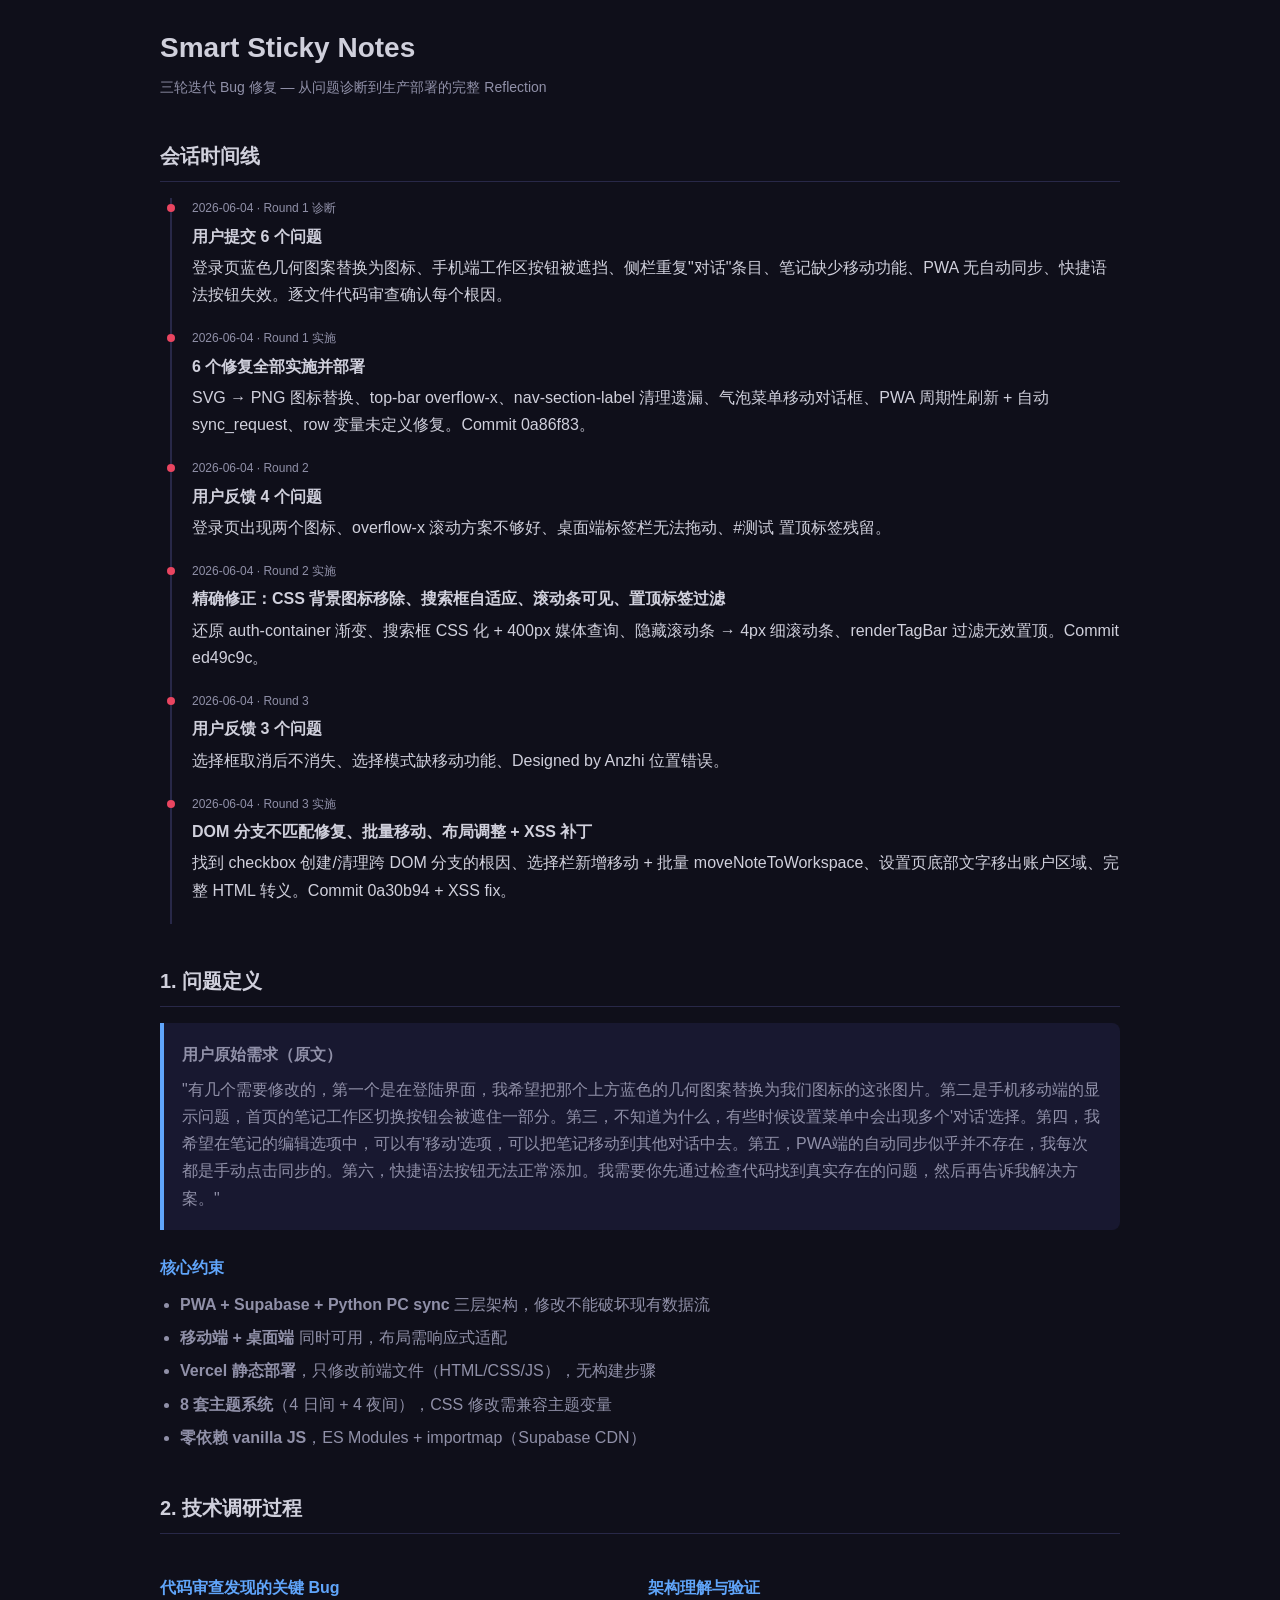
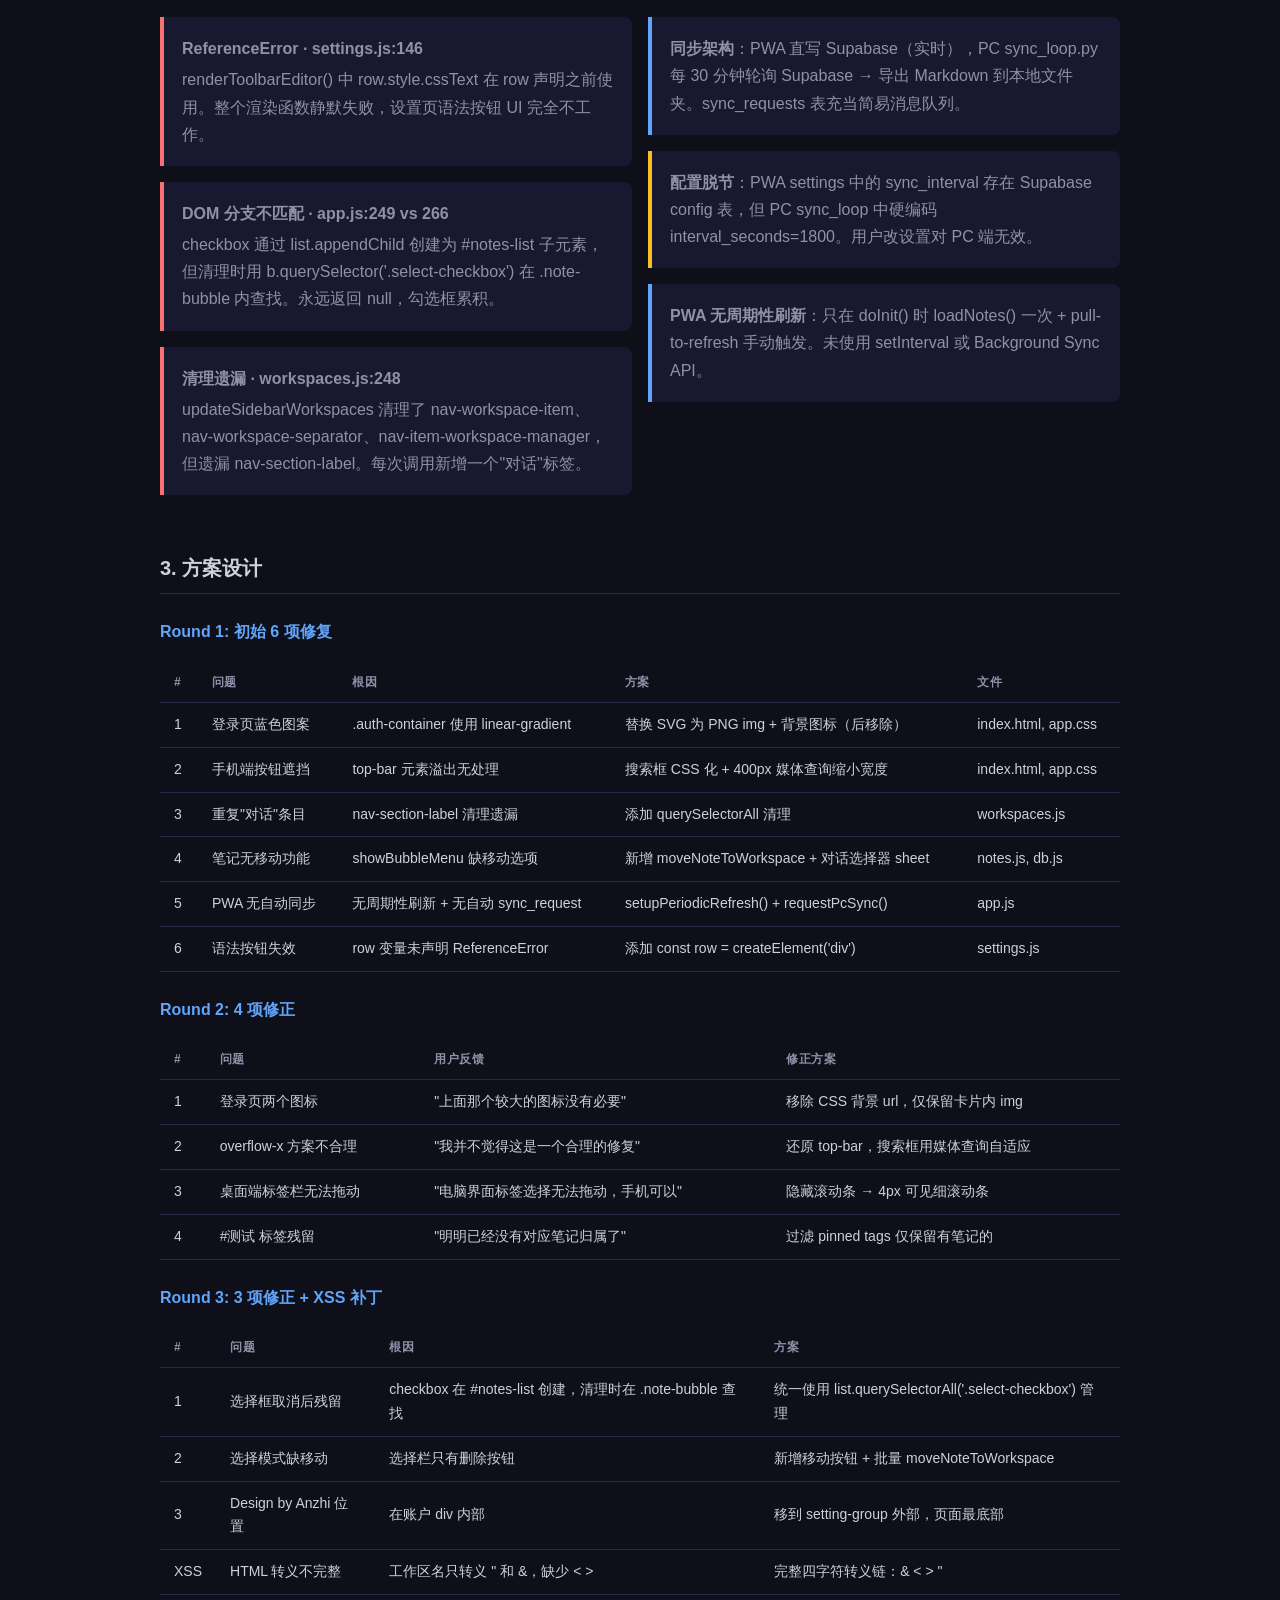
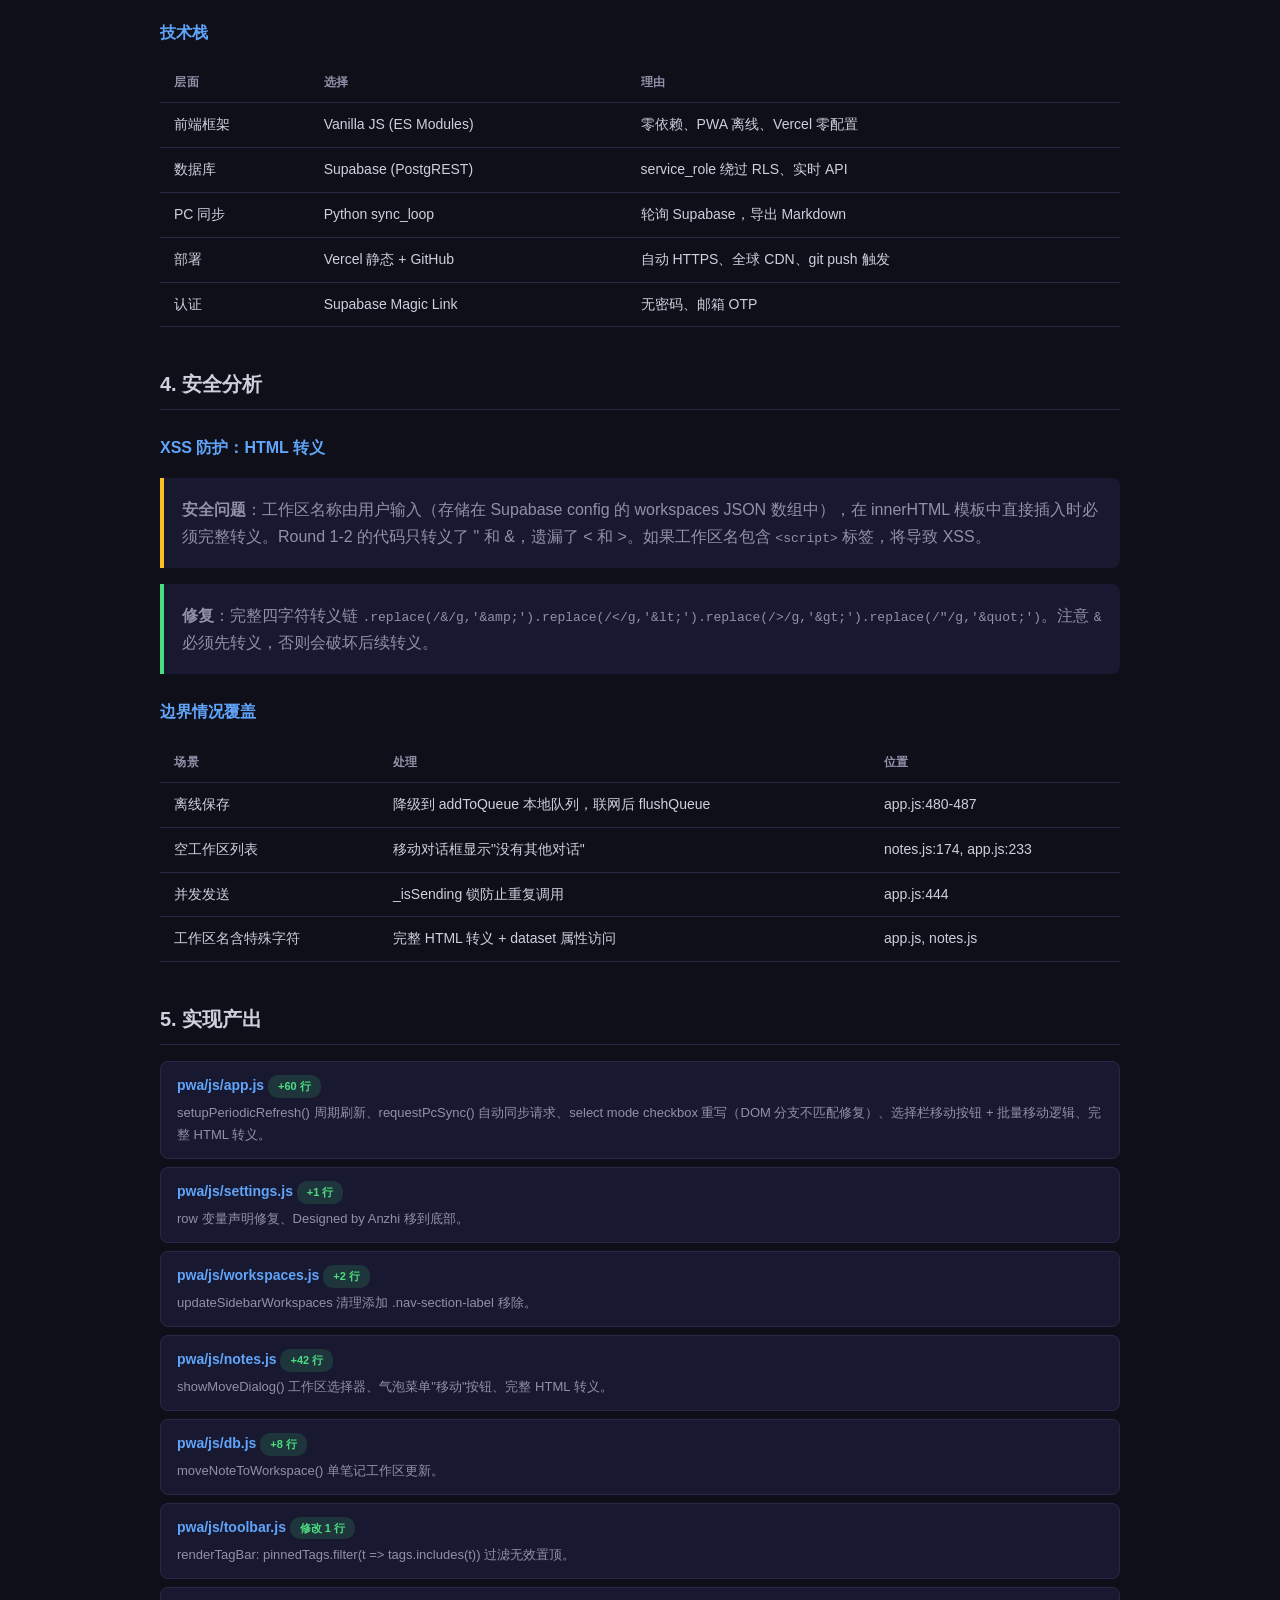
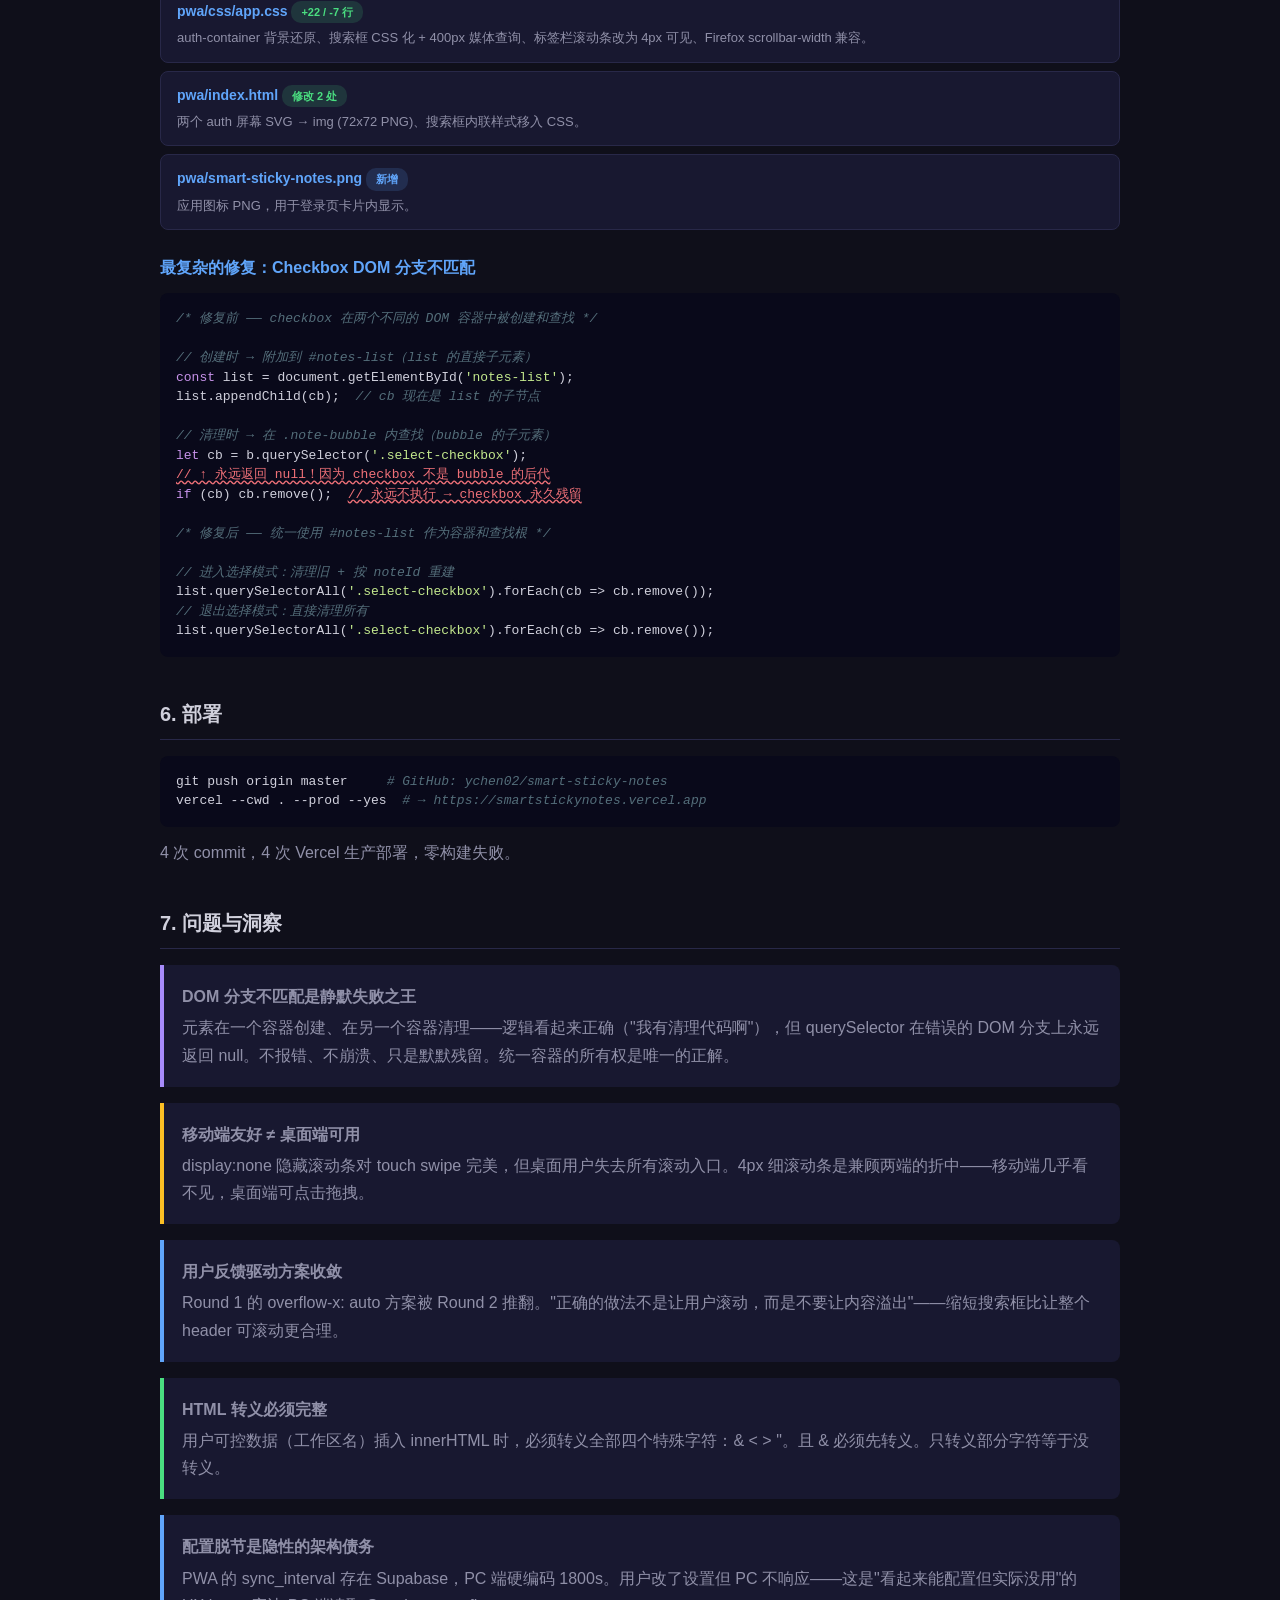
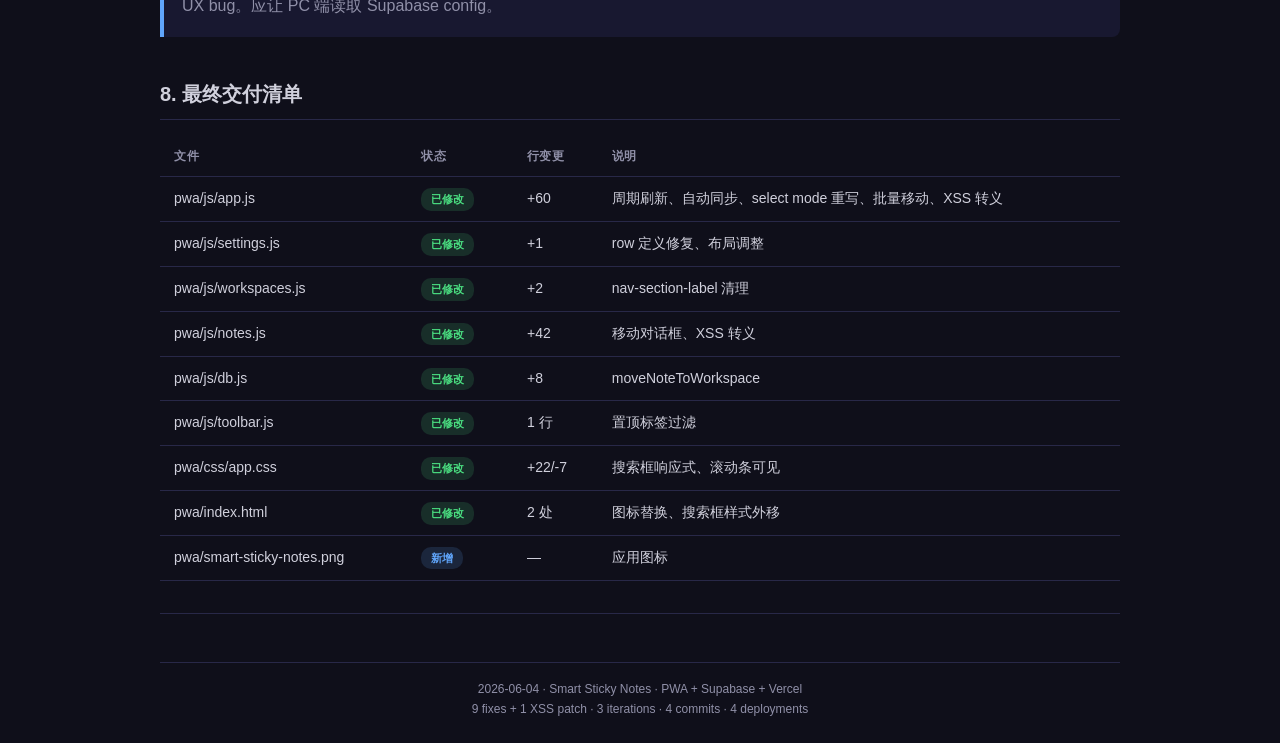
==== commit 13db4be6: "fix: complete HTML escaping in workspace name templates + reflection - Fix incomplete XSS escaping i" ====
--- a/smart_sticky_notes_reflection.html
+++ b/smart_sticky_notes_reflection.html
@@ -3,7 +3,7 @@
 <head>
 <meta charset="UTF-8">
 <meta name="viewport" content="width=device-width, initial-scale=1.0">
-<title>Smart Sticky Notes — Multi-Workspace 功能开发 Reflection</title>
+<title>Smart Sticky Notes — 三轮 Bug 修复 Reflection</title>
 <style>
 :root {
   --bg: #0f0f1a;
@@ -23,366 +23,330 @@
 body {
   background: var(--bg); color: var(--text);
   font-family: "Segoe UI", "PingFang SC", "Microsoft YaHei", sans-serif;
-  line-height: 1.7; padding: 40px 20px 80px;
+  line-height: 1.7; padding: 24px;
 }
 .container { max-width: 960px; margin: 0 auto; }
-h1 { font-size: 28px; font-weight: 700; margin-bottom: 4px; color: #fff; }
-.subtitle { color: var(--text-secondary); font-size: 15px; margin-bottom: 40px; }
-h2 { font-size: 20px; font-weight: 700; margin: 48px 0 16px; color: #fff; border-bottom: 1px solid var(--border); padding-bottom: 8px; }
-h3 { font-size: 16px; font-weight: 600; margin: 24px 0 10px; color: var(--blue); }
+h1 { font-size: 28px; font-weight: 700; margin-bottom: 4px; }
+.subtitle { color: var(--text-secondary); font-size: 14px; margin-bottom: 40px; }
+h2 { font-size: 20px; margin: 40px 0 16px; padding-bottom: 8px; border-bottom: 1px solid var(--border); }
+h3 { font-size: 16px; margin: 24px 0 10px; color: var(--blue); }
 p { margin-bottom: 12px; color: var(--text-secondary); }
-strong { color: var(--text); }
-a { color: var(--blue); text-decoration: none; }
-a:hover { text-decoration: underline; }
-
-/* Cards */
-.file-card {
-  background: var(--card); border: 1px solid var(--border);
-  border-radius: 10px; padding: 14px 18px; margin-bottom: 8px;
-  display: flex; justify-content: space-between; align-items: center; flex-wrap: wrap; gap: 8px;
-}
-.file-card .name { font-weight: 600; color: var(--text); font-family: "Cascadia Code", "Fira Code", monospace; font-size: 13px; }
-.file-card .desc { color: var(--text-secondary); font-size: 13px; }
-.file-card.new { border-left: 3px solid var(--green); }
-.file-card.mod { border-left: 3px solid var(--blue); }
-
-/* Tags */
-.tag { display: inline-block; padding: 2px 10px; border-radius: 12px; font-size: 11px; font-weight: 600; margin-right: 6px; }
-.tag.green { background: rgba(74,222,128,0.12); color: var(--green); }
-.tag.blue { background: rgba(96,165,250,0.12); color: var(--blue); }
-.tag.yellow { background: rgba(251,191,36,0.12); color: var(--yellow); }
-.tag.red { background: rgba(248,113,113,0.12); color: var(--red); }
-.tag.purple { background: rgba(167,139,250,0.12); color: var(--purple); }
-
-/* Highlight boxes */
-.highlight-box { border-left: 4px solid var(--accent); background: rgba(233,69,96,0.06); padding: 14px 18px; border-radius: 0 8px 8px 0; margin: 16px 0; }
-.highlight-box.green { border-color: var(--green); background: rgba(74,222,128,0.05); }
-.highlight-box.yellow { border-color: var(--yellow); background: rgba(251,191,36,0.05); }
-.highlight-box.blue { border-color: var(--blue); background: rgba(96,165,250,0.05); }
-.highlight-box.purple { border-color: var(--purple); background: rgba(167,139,250,0.05); }
-
-/* Code */
-.code-block {
-  background: var(--code-bg); border: 1px solid var(--border);
-  border-radius: 8px; padding: 16px 20px; margin: 12px 0;
-  font-family: "Cascadia Code", "Fira Code", "JetBrains Mono", monospace;
-  font-size: 13px; line-height: 1.6; overflow-x: auto; white-space: pre; color: var(--text);
-}
-code { font-family: "Cascadia Code", "Fira Code", monospace; font-size: 12px; background: var(--code-bg); padding: 1px 6px; border-radius: 3px; }
-
-/* Tables */
+ul, ol { margin: 8px 0 16px 20px; color: var(--text-secondary); }
+li { margin-bottom: 6px; }
+
+.highlight-box { border-left: 4px solid var(--accent); background: var(--card); padding: 14px 18px; border-radius: 0 8px 8px 0; margin: 16px 0; }
+.highlight-box.green { border-color: var(--green); }
+.highlight-box.yellow { border-color: var(--yellow); }
+.highlight-box.blue { border-color: var(--blue); }
+.highlight-box.purple { border-color: var(--purple); }
+.highlight-box.red { border-color: var(--red); }
+.highlight-box p { margin: 4px 0; }
+
+.tag { display: inline-block; padding: 2px 10px; border-radius: 10px; font-size: 11px; font-weight: 600; margin-right: 4px; }
+.tag.green { background: rgba(74,222,128,0.15); color: var(--green); }
+.tag.red { background: rgba(248,113,113,0.15); color: var(--red); }
+.tag.blue { background: rgba(96,165,250,0.15); color: var(--blue); }
+.tag.yellow { background: rgba(251,191,36,0.15); color: var(--yellow); }
+.tag.purple { background: rgba(167,139,250,0.15); color: var(--purple); }
+
+.two-col { display: grid; grid-template-columns: 1fr 1fr; gap: 16px; margin: 16px 0; }
+@media (max-width: 640px) { .two-col { grid-template-columns: 1fr; } }
+
+.code-block { background: var(--code-bg); border-radius: 8px; padding: 16px; overflow-x: auto; margin: 12px 0; font-family: "Cascadia Code", "Fira Code", "JetBrains Mono", monospace; font-size: 13px; line-height: 1.5; }
+.code-block .kw { color: #c792ea; }
+.code-block .fn { color: #82aaff; }
+.code-block .str { color: #c3e88d; }
+.code-block .cm { color: #546e7a; font-style: italic; }
+.code-block .err { color: #f07178; text-decoration: underline wavy; }
+
+.file-card { background: var(--card); border: 1px solid var(--border); border-radius: 8px; padding: 12px 16px; margin: 8px 0; }
+.file-card .path { font-weight: 600; font-size: 14px; color: var(--blue); }
+.file-card .desc { font-size: 13px; color: var(--text-secondary); margin-top: 4px; }
+
+.timeline-item { border-left: 2px solid var(--border); padding-left: 20px; margin-left: 10px; position: relative; padding-bottom: 20px; }
+.timeline-item::before { content: ''; position: absolute; left: -5px; top: 6px; width: 8px; height: 8px; border-radius: 50%; background: var(--accent); }
+.timeline-item:last-child { border-left-color: transparent; }
+.timeline-item .time { font-size: 12px; color: var(--text-secondary); margin-bottom: 4px; }
+.timeline-item .title { font-weight: 600; margin-bottom: 4px; }
+
 table { width: 100%; border-collapse: collapse; margin: 16px 0; font-size: 14px; }
 th, td { padding: 10px 14px; text-align: left; border-bottom: 1px solid var(--border); }
-th { color: var(--text); font-weight: 600; font-size: 12px; text-transform: uppercase; letter-spacing: 0.5px; }
-td { color: var(--text-secondary); }
-tr:hover td { background: rgba(255,255,255,0.02); }
-
-/* Two column */
-.two-col { display: grid; grid-template-columns: 1fr 1fr; gap: 16px; }
-@media (max-width: 640px) { .two-col { grid-template-columns: 1fr; } }
-
-/* Timeline */
-.timeline-item {
-  border-left: 2px solid var(--border); padding: 6px 0 6px 24px;
-  margin-left: 12px; position: relative;
-}
-.timeline-item::before {
-  content: ''; position: absolute; left: -5px; top: 14px;
-  width: 8px; height: 8px; border-radius: 50%; background: var(--accent);
-}
-.timeline-item .time { font-size: 11px; color: var(--text-secondary); margin-bottom: 2px; }
-.timeline-item .content { font-size: 14px; }
-
-/* Divider */
-.divider { height: 1px; background: var(--border); margin: 40px 0; }
-
-/* Footer */
-footer { margin-top: 60px; padding-top: 24px; border-top: 1px solid var(--border); font-size: 12px; color: var(--text-secondary); text-align: center; }
-footer span { margin: 0 8px; }
+th { color: var(--text-secondary); font-size: 12px; text-transform: uppercase; letter-spacing: 0.5px; }
+td { color: var(--text); }
+
+.divider { height: 1px; background: var(--border); margin: 32px 0; }
+.footer { margin-top: 48px; padding-top: 16px; border-top: 1px solid var(--border); font-size: 12px; color: var(--text-secondary); text-align: center; }
 </style>
 </head>
 <body>
 <div class="container">
 
-<h1>Smart Sticky Notes — 多工作区功能</h1>
-<p class="subtitle">完整开发过程 Reflection — 从需求到交付 &nbsp;|&nbsp; 2026-06-02</p>
+<h1>Smart Sticky Notes</h1>
+<p class="subtitle">三轮迭代 Bug 修复 — 从问题诊断到生产部署的完整 Reflection</p>
 
 <!-- Timeline -->
 <h2>会话时间线</h2>
-<div class="timeline-item"><div class="time">阶段一 · 需求提出</div><div class="content">用户提出"对话/工作区"概念——每条笔记属于一个工作区，类似聊天软件中的多个会话。询问是否合理。</div></div>
-<div class="timeline-item"><div class="time">阶段二 · 方案讨论</div><div class="content">逐项确认 7 个设计决策：一对一归属、删除→回收站、标签跨工作区、筛选栏位置、同步脚本不改、工作区切换在顶部、侧边栏双入口。确认无冲突。</div></div>
-<div class="timeline-item"><div class="time">阶段三 · 计划生成</div><div class="content">2 个 Explore Agent 并行探查代码库（DB 层 + UI 层），生成 9 步实施计划，用户批准后进入实现。</div></div>
-<div class="timeline-item"><div class="time">阶段四 · 核心实现</div><div class="content">数据库层 → workspaces.js 核心模块 → UI 层（HTML/CSS/app.js/tags.js）。8 个文件，~600 行新增代码。</div></div>
-<div class="timeline-item"><div class="time">阶段五 · 安全修复</div><div class="content">自动安全审查发现 innerHTML XSS 风险（用户可控的工作区名直接拼入 HTML），添加 esc() 转义函数。</div></div>
-<div class="timeline-item"><div class="time">阶段六 · 部署排障</div><div class="content">Vercel 部署 404 —— <code>vercel project inspect</code> 发现 Root Directory 为 . 未指向 pwa/ 子目录。Dashboard 手动修复。确认项目 ID：<code>prj_fagxYdVMoeJP6QGLcKrSnAgQlW7H</code></div></div>
-<div class="timeline-item"><div class="time">阶段七 · UX 打磨</div><div class="content">侧边栏重构（去重）、"默认"→"Main"、大头针图标从 emoji 换 SVG 锚点样式、16 选 1 图标选择器</div></div>
-
-<div class="divider"></div>
+<div class="timeline-item">
+  <div class="time">2026-06-04 · Round 1 诊断</div>
+  <div class="title">用户提交 6 个问题</div>
+  登录页蓝色几何图案替换为图标、手机端工作区按钮被遮挡、侧栏重复"对话"条目、笔记缺少移动功能、PWA 无自动同步、快捷语法按钮失效。逐文件代码审查确认每个根因。
+</div>
+<div class="timeline-item">
+  <div class="time">2026-06-04 · Round 1 实施</div>
+  <div class="title">6 个修复全部实施并部署</div>
+  SVG → PNG 图标替换、top-bar overflow-x、nav-section-label 清理遗漏、气泡菜单移动对话框、PWA 周期性刷新 + 自动 sync_request、row 变量未定义修复。Commit 0a86f83。
+</div>
+<div class="timeline-item">
+  <div class="time">2026-06-04 · Round 2</div>
+  <div class="title">用户反馈 4 个问题</div>
+  登录页出现两个图标、overflow-x 滚动方案不够好、桌面端标签栏无法拖动、#测试 置顶标签残留。
+</div>
+<div class="timeline-item">
+  <div class="time">2026-06-04 · Round 2 实施</div>
+  <div class="title">精确修正：CSS 背景图标移除、搜索框自适应、滚动条可见、置顶标签过滤</div>
+  还原 auth-container 渐变、搜索框 CSS 化 + 400px 媒体查询、隐藏滚动条 → 4px 细滚动条、renderTagBar 过滤无效置顶。Commit ed49c9c。
+</div>
+<div class="timeline-item">
+  <div class="time">2026-06-04 · Round 3</div>
+  <div class="title">用户反馈 3 个问题</div>
+  选择框取消后不消失、选择模式缺移动功能、Designed by Anzhi 位置错误。
+</div>
+<div class="timeline-item">
+  <div class="time">2026-06-04 · Round 3 实施</div>
+  <div class="title">DOM 分支不匹配修复、批量移动、布局调整 + XSS 补丁</div>
+  找到 checkbox 创建/清理跨 DOM 分支的根因、选择栏新增移动 + 批量 moveNoteToWorkspace、设置页底部文字移出账户区域、完整 HTML 转义。Commit 0a30b94 + XSS fix。
+</div>
 
 <!-- 1. 问题定义 -->
 <h2>1. 问题定义</h2>
 
-<h3>原始需求</h3>
-<div class="highlight-box purple">
-"我希望在菜单界面可以添加新的对话并且自定义对话名称，新对话的界面跟主对话框一致，只不过这里只显示该对话 workplace 中的内容。所有 workplace 中的标签在标签页显示时，可以增加筛选按钮。"
-</div>
-
-<h3>核心约束（用户确认）</h3>
-<table>
-<tr><th>约束</th><th>用户决策</th></tr>
-<tr><td>笔记-工作区关系</td><td>一对一，每条笔记只属于一个工作区</td></tr>
-<tr><td>删除行为</td><td>删除工作区 → 其中笔记全部移入回收站（30天保留）</td></tr>
-<tr><td>标签</td><td>跨工作区</td></tr>
-<tr><td>同步脚本</td><td>不改动，底层继续按标签分类导出</td></tr>
-<tr><td>筛选栏位置</td><td>标签界面（后改为移除，与侧边栏重复）</td></tr>
-<tr><td>工作区切换入口</td><td>顶部工具栏最右侧 + 侧边栏</td></tr>
-<tr><td>系统保留工作区名称</td><td>"默认" → "Main"</td></tr>
-<tr><td>侧边栏顶级导航</td><td>"全部笔记" → "对话管理"</td></tr>
-</table>
-
-<div class="divider"></div>
+<div class="highlight-box blue">
+  <p><strong>用户原始需求（原文）</strong></p>
+  <p style="margin-top:8px;">"有几个需要修改的，第一个是在登陆界面，我希望把那个上方蓝色的几何图案替换为我们图标的这张图片。第二是手机移动端的显示问题，首页的笔记工作区切换按钮会被遮住一部分。第三，不知道为什么，有些时候设置菜单中会出现多个'对话'选择。第四，我希望在笔记的编辑选项中，可以有'移动'选项，可以把笔记移动到其他对话中去。第五，PWA端的自动同步似乎并不存在，我每次都是手动点击同步的。第六，快捷语法按钮无法正常添加。我需要你先通过检查代码找到真实存在的问题，然后再告诉我解决方案。"</p>
+</div>
+
+<h3>核心约束</h3>
+<ul>
+  <li><strong>PWA + Supabase + Python PC sync</strong> 三层架构，修改不能破坏现有数据流</li>
+  <li><strong>移动端 + 桌面端</strong> 同时可用，布局需响应式适配</li>
+  <li><strong>Vercel 静态部署</strong>，只修改前端文件（HTML/CSS/JS），无构建步骤</li>
+  <li><strong>8 套主题系统</strong>（4 日间 + 4 夜间），CSS 修改需兼容主题变量</li>
+  <li><strong>零依赖 vanilla JS</strong>，ES Modules + importmap（Supabase CDN）</li>
+</ul>
 
 <!-- 2. 技术调研 -->
 <h2>2. 技术调研过程</h2>
 
-<h3>代码库探查</h3>
-<p>启动两个并行 Explore Agent 完成：</p>
-
 <div class="two-col">
-<div>
-<h3 style="margin-top:0;">DB Agent 发现</h3>
-<ul style="color:var(--text-secondary);margin-left:16px;font-size:13px;">
-<li><code>smartstickynotes_items</code> 无 workspace / category / group 列</li>
-<li>所有查询委托 RLS 做用户隔离，不显式传 user_id</li>
-<li>配置用 <code>smartstickynotes_config</code> 表的 JSON 存储</li>
-<li>无数据库迁移机制，需手动 SQL</li>
-<li>标签是唯一的组织维度（扁平 #tag）</li>
-</ul>
-</div>
-<div>
-<h3 style="margin-top:0;">UI Agent 发现</h3>
-<ul style="color:var(--text-secondary);margin-left:16px;font-size:13px;">
-<li>侧边栏用 <code>data-screen</code> + <code>navigateTo()</code> 路由</li>
-<li>顶栏 flex 布局，search-input 占 flex:1</li>
-<li>标签页由 <code>tags.js</code> 动态渲染</li>
-<li>现有 4 种选择器模式：context-menu、cal-tab、toggle-switch、bubble-sheet</li>
-<li>无 dropdown 组件，需新建</li>
-</ul>
-</div>
-</div>
-
-<div class="divider"></div>
+  <div>
+    <h3>代码审查发现的关键 Bug</h3>
+    <div class="highlight-box red">
+      <p><strong>ReferenceError · settings.js:146</strong></p>
+      <p>renderToolbarEditor() 中 row.style.cssText 在 row 声明之前使用。整个渲染函数静默失败，设置页语法按钮 UI 完全不工作。</p>
+    </div>
+    <div class="highlight-box red">
+      <p><strong>DOM 分支不匹配 · app.js:249 vs 266</strong></p>
+      <p>checkbox 通过 list.appendChild 创建为 #notes-list 子元素，但清理时用 b.querySelector('.select-checkbox') 在 .note-bubble 内查找。永远返回 null，勾选框累积。</p>
+    </div>
+    <div class="highlight-box red">
+      <p><strong>清理遗漏 · workspaces.js:248</strong></p>
+      <p>updateSidebarWorkspaces 清理了 nav-workspace-item、nav-workspace-separator、nav-item-workspace-manager，但遗漏 nav-section-label。每次调用新增一个"对话"标签。</p>
+    </div>
+  </div>
+  <div>
+    <h3>架构理解与验证</h3>
+    <div class="highlight-box blue">
+      <p><strong>同步架构</strong>：PWA 直写 Supabase（实时），PC sync_loop.py 每 30 分钟轮询 Supabase → 导出 Markdown 到本地文件夹。sync_requests 表充当简易消息队列。</p>
+    </div>
+    <div class="highlight-box yellow">
+      <p><strong>配置脱节</strong>：PWA settings 中的 sync_interval 存在 Supabase config 表，但 PC sync_loop 中硬编码 interval_seconds=1800。用户改设置对 PC 端无效。</p>
+    </div>
+    <div class="highlight-box blue">
+      <p><strong>PWA 无周期性刷新</strong>：只在 doInit() 时 loadNotes() 一次 + pull-to-refresh 手动触发。未使用 setInterval 或 Background Sync API。</p>
+    </div>
+  </div>
+</div>
 
 <!-- 3. 方案设计 -->
 <h2>3. 方案设计</h2>
 
-<h3>数据模型</h3>
-<div class="code-block">smartstickynotes_items 新增列:
-  workspace text NOT NULL DEFAULT 'Main'
-
-smartstickynotes_config 新增 keys:
-  workspaces       → JSON: ["工作区A", "项目B"]
-  default_workspace → "Main"
-
-新增索引:
-  idx_items_user_workspace ON (user_id, workspace, status)</div>
-
-<h3>技术栈选型</h3>
-<table>
-<tr><th>层面</th><th>选择</th><th>理由</th></tr>
-<tr><td>工作区切换状态</td><td>sessionStorage</td><td>刷新从 config 恢复，跨标签不污染</td></tr>
-<tr><td>工作区元数据</td><td>smartstickynotes_config JSON</td><td>复用现有表，无需迁移</td></tr>
-<tr><td>批量操作</td><td>Supabase JS <code>.update().eq('workspace', ...)</code></td><td>RLS 保证只影响当前用户数据</td></tr>
-<tr><td>下拉菜单</td><td>fixed div + getBoundingClientRect 定位</td><td>与现有 context-menu 模式一致，无第三方依赖</td></tr>
-<tr><td>大头针图标</td><td>内联 SVG（用户选择 #14 锚点）</td><td>纯矢量、可着色、与 UI 图标风格统一</td></tr>
-</table>
-
-<h3>架构流程</h3>
-<div class="code-block">用户点击工作区切换按钮
-    │
-    ▼
-setupWorkspaceToggle()
-    │ 调用 getWorkspaces() → 从 config 读取
-    ▼
-renderWorkspaceDropdown(workspaces, current, onSelect)
-    │ 动态创建下拉菜单 DOM
-    ▼
-用户选择工作区 → onSelect(name)
-    │
-    ▼
-switchWorkspace(name)
-    ├─ setCurrentWorkspace(name) → sessionStorage
-    ├─ updateWorkspaceLabel(name) → 顶部按钮文字
-    ├─ updateSidebarWs()          → 侧边栏高亮
-    └─ loadNotes()                → 重新查询 Supabase</div>
-
-<div class="divider"></div>
+<h3>Round 1: 初始 6 项修复</h3>
+<table>
+  <tr><th>#</th><th>问题</th><th>根因</th><th>方案</th><th>文件</th></tr>
+  <tr><td>1</td><td>登录页蓝色图案</td><td>.auth-container 使用 linear-gradient</td><td>替换 SVG 为 PNG img + 背景图标（后移除）</td><td>index.html, app.css</td></tr>
+  <tr><td>2</td><td>手机端按钮遮挡</td><td>top-bar 元素溢出无处理</td><td>搜索框 CSS 化 + 400px 媒体查询缩小宽度</td><td>index.html, app.css</td></tr>
+  <tr><td>3</td><td>重复"对话"条目</td><td>nav-section-label 清理遗漏</td><td>添加 querySelectorAll 清理</td><td>workspaces.js</td></tr>
+  <tr><td>4</td><td>笔记无移动功能</td><td>showBubbleMenu 缺移动选项</td><td>新增 moveNoteToWorkspace + 对话选择器 sheet</td><td>notes.js, db.js</td></tr>
+  <tr><td>5</td><td>PWA 无自动同步</td><td>无周期性刷新 + 无自动 sync_request</td><td>setupPeriodicRefresh() + requestPcSync()</td><td>app.js</td></tr>
+  <tr><td>6</td><td>语法按钮失效</td><td>row 变量未声明 ReferenceError</td><td>添加 const row = createElement('div')</td><td>settings.js</td></tr>
+</table>
+
+<h3>Round 2: 4 项修正</h3>
+<table>
+  <tr><th>#</th><th>问题</th><th>用户反馈</th><th>修正方案</th></tr>
+  <tr><td>1</td><td>登录页两个图标</td><td>"上面那个较大的图标没有必要"</td><td>移除 CSS 背景 url，仅保留卡片内 img</td></tr>
+  <tr><td>2</td><td>overflow-x 方案不合理</td><td>"我并不觉得这是一个合理的修复"</td><td>还原 top-bar，搜索框用媒体查询自适应</td></tr>
+  <tr><td>3</td><td>桌面端标签栏无法拖动</td><td>"电脑界面标签选择无法拖动，手机可以"</td><td>隐藏滚动条 → 4px 可见细滚动条</td></tr>
+  <tr><td>4</td><td>#测试 标签残留</td><td>"明明已经没有对应笔记归属了"</td><td>过滤 pinned tags 仅保留有笔记的</td></tr>
+</table>
+
+<h3>Round 3: 3 项修正 + XSS 补丁</h3>
+<table>
+  <tr><th>#</th><th>问题</th><th>根因</th><th>方案</th></tr>
+  <tr><td>1</td><td>选择框取消后残留</td><td>checkbox 在 #notes-list 创建，清理时在 .note-bubble 查找</td><td>统一使用 list.querySelectorAll('.select-checkbox') 管理</td></tr>
+  <tr><td>2</td><td>选择模式缺移动</td><td>选择栏只有删除按钮</td><td>新增移动按钮 + 批量 moveNoteToWorkspace</td></tr>
+  <tr><td>3</td><td>Design by Anzhi 位置</td><td>在账户 div 内部</td><td>移到 setting-group 外部，页面最底部</td></tr>
+  <tr><td>XSS</td><td>HTML 转义不完整</td><td>工作区名只转义 " 和 &，缺少 &lt; &gt;</td><td>完整四字符转义链：&amp; &lt; &gt; &quot;</td></tr>
+</table>
+
+<h3>技术栈</h3>
+<table>
+  <tr><th>层面</th><th>选择</th><th>理由</th></tr>
+  <tr><td>前端框架</td><td>Vanilla JS (ES Modules)</td><td>零依赖、PWA 离线、Vercel 零配置</td></tr>
+  <tr><td>数据库</td><td>Supabase (PostgREST)</td><td>service_role 绕过 RLS、实时 API</td></tr>
+  <tr><td>PC 同步</td><td>Python sync_loop</td><td>轮询 Supabase，导出 Markdown</td></tr>
+  <tr><td>部署</td><td>Vercel 静态 + GitHub</td><td>自动 HTTPS、全球 CDN、git push 触发</td></tr>
+  <tr><td>认证</td><td>Supabase Magic Link</td><td>无密码、邮箱 OTP</td></tr>
+</table>
 
 <!-- 4. 安全分析 -->
 <h2>4. 安全分析</h2>
 
+<h3>XSS 防护：HTML 转义</h3>
 <div class="highlight-box yellow">
-<strong>XSS via innerHTML</strong>：<code>renderWorkspaceDropdown</code> 和 <code>renderWorkspaceList</code> 将工作区名直接拼入 innerHTML。若名称含 <code>&lt;script&gt;</code> 标签将被执行。虽然数据受 RLS 保护（用户只能创建自己的工作区），仍作为防御措施修复。
-</div>
-
+  <p><strong>安全问题</strong>：工作区名称由用户输入（存储在 Supabase config 的 workspaces JSON 数组中），在 innerHTML 模板中直接插入时必须完整转义。Round 1-2 的代码只转义了 " 和 &，遗漏了 &lt; 和 &gt;。如果工作区名包含 <code>&lt;script&gt;</code> 标签，将导致 XSS。</p>
+</div>
 <div class="highlight-box green">
-<strong>修复</strong>：添加 <code>esc()</code> 函数——利用浏览器原生 textContent→innerHTML 转义，零依赖。所有工作区名在插入 HTML 前调用 <code>esc(w)</code>。
-</div>
-
-<div class="code-block">function esc(s) {
-    const d = document.createElement('div');
-    d.textContent = s;
-    return d.innerHTML;
-}</div>
-
-<h3>边界覆盖</h3>
-<table>
-<tr><th>场景</th><th>处理</th></tr>
-<tr><td>Main 不可删除</td><td>UI 隐藏按钮 + JS 抛错</td></tr>
-<tr><td>删除确认</td><td>弹窗告知笔记数量 + 回收站倒计时</td></tr>
-<tr><td>名称冲突</td><td>创建/重命名时遍历检查</td></tr>
-<tr><td>离线队列</td><td>队列项携带 workspace 字段</td></tr>
-<tr><td>DB 未迁移</td><td>wizard.js 提供 ALTER TABLE SQL；insertNote 兜底 'Main'</td></tr>
-</table>
-
-<div class="divider"></div>
+  <p><strong>修复</strong>：完整四字符转义链 <code>.replace(/&amp;/g,'&amp;amp;').replace(/&lt;/g,'&amp;lt;').replace(/&gt;/g,'&amp;gt;').replace(/"/g,'&amp;quot;')</code>。注意 <code>&amp;</code> 必须先转义，否则会破坏后续转义。</p>
+</div>
+
+<h3>边界情况覆盖</h3>
+<table>
+  <tr><th>场景</th><th>处理</th><th>位置</th></tr>
+  <tr><td>离线保存</td><td>降级到 addToQueue 本地队列，联网后 flushQueue</td><td>app.js:480-487</td></tr>
+  <tr><td>空工作区列表</td><td>移动对话框显示"没有其他对话"</td><td>notes.js:174, app.js:233</td></tr>
+  <tr><td>并发发送</td><td>_isSending 锁防止重复调用</td><td>app.js:444</td></tr>
+  <tr><td>工作区名含特殊字符</td><td>完整 HTML 转义 + dataset 属性访问</td><td>app.js, notes.js</td></tr>
+</table>
 
 <!-- 5. 实现产出 -->
 <h2>5. 实现产出</h2>
 
-<div class="file-card new">
-  <div><span class="name">pwa/js/workspaces.js</span> <span class="tag green">新建</span></div>
-  <div class="desc">工作区管理核心模块 — CRUD + 下拉菜单 + 侧边栏渲染 + 对话管理页面</div>
-</div>
-<div class="file-card mod">
-  <div><span class="name">pwa/js/db.js</span> <span class="tag blue">修改</span></div>
-  <div class="desc">7 个查询函数新增 workspace 参数；新增 batchUpdateWorkspace / batchSoftDeleteByWorkspace</div>
-</div>
-<div class="file-card mod">
-  <div><span class="name">pwa/js/app.js</span> <span class="tag blue">修改</span></div>
-  <div class="desc">_currentWorkspace 状态、switchWorkspace、setupWorkspaceToggle、updateSidebarWs</div>
-</div>
-<div class="file-card mod">
-  <div><span class="name">pwa/js/tags.js</span> <span class="tag blue">修改</span></div>
-  <div class="desc">移除 workspace filter bar（最终版），简化回直读 fetchTags()</div>
-</div>
-<div class="file-card mod">
-  <div><span class="name">pwa/js/wizard.js</span> <span class="tag blue">修改</span></div>
-  <div class="desc">CREATE TABLE 添加 workspace 列 + 索引 + 迁移 SQL 注释</div>
-</div>
-<div class="file-card mod">
-  <div><span class="name">pwa/index.html</span> <span class="tag blue">修改</span></div>
-  <div class="desc">顶栏 workspace-toggle、sidebar 对话管理、screen-workspace-manager</div>
-</div>
-<div class="file-card mod">
-  <div><span class="name">pwa/css/app.css</span> <span class="tag blue">修改</span></div>
-  <div class="desc">6 组新样式：toggle、dropdown、filter、manager、item、nav-item--active</div>
-</div>
-<div class="file-card new">
-  <div><span class="name">pin-picker.html</span> <span class="tag purple">新建</span></div>
-  <div class="desc">大头针图标选择器 — 16 个 SVG 备选，点击选中生成替换代码</div>
-</div>
-
-<h3>提交记录</h3>
-<table>
-<tr><th>Commit</th><th>消息</th></tr>
-<tr><td><code>07a98ee</code></td><td>feat: add multi-workspace (对话) support</td></tr>
-<tr><td><code>da43cf0</code></td><td>fix: escape workspace names in innerHTML to prevent stored XSS</td></tr>
-<tr><td><code>3ab5ba1</code></td><td>fix: sidebar UX improvements — workspace navigation and pin icon</td></tr>
-<tr><td><code>dfb1495</code></td><td>fix: remove duplicate "对话管理" from bottom of sidebar</td></tr>
-<tr><td><code>2b8e88b</code></td><td>refactor: rename default workspace from "默认" to "Main"</td></tr>
-<tr><td><code>6e8bfec</code></td><td>feat: switch pin icon to anchor style (#14) + pin picker page</td></tr>
+<div class="file-card">
+  <div class="path">pwa/js/app.js <span class="tag green">+60 行</span></div>
+  <div class="desc">setupPeriodicRefresh() 周期刷新、requestPcSync() 自动同步请求、select mode checkbox 重写（DOM 分支不匹配修复）、选择栏移动按钮 + 批量移动逻辑、完整 HTML 转义。</div>
+</div>
+<div class="file-card">
+  <div class="path">pwa/js/settings.js <span class="tag green">+1 行</span></div>
+  <div class="desc">row 变量声明修复、Designed by Anzhi 移到底部。</div>
+</div>
+<div class="file-card">
+  <div class="path">pwa/js/workspaces.js <span class="tag green">+2 行</span></div>
+  <div class="desc">updateSidebarWorkspaces 清理添加 .nav-section-label 移除。</div>
+</div>
+<div class="file-card">
+  <div class="path">pwa/js/notes.js <span class="tag green">+42 行</span></div>
+  <div class="desc">showMoveDialog() 工作区选择器、气泡菜单"移动"按钮、完整 HTML 转义。</div>
+</div>
+<div class="file-card">
+  <div class="path">pwa/js/db.js <span class="tag green">+8 行</span></div>
+  <div class="desc">moveNoteToWorkspace() 单笔记工作区更新。</div>
+</div>
+<div class="file-card">
+  <div class="path">pwa/js/toolbar.js <span class="tag green">修改 1 行</span></div>
+  <div class="desc">renderTagBar: pinnedTags.filter(t => tags.includes(t)) 过滤无效置顶。</div>
+</div>
+<div class="file-card">
+  <div class="path">pwa/css/app.css <span class="tag green">+22 / -7 行</span></div>
+  <div class="desc">auth-container 背景还原、搜索框 CSS 化 + 400px 媒体查询、标签栏滚动条改为 4px 可见、Firefox scrollbar-width 兼容。</div>
+</div>
+<div class="file-card">
+  <div class="path">pwa/index.html <span class="tag green">修改 2 处</span></div>
+  <div class="desc">两个 auth 屏幕 SVG → img (72x72 PNG)、搜索框内联样式移入 CSS。</div>
+</div>
+<div class="file-card">
+  <div class="path">pwa/smart-sticky-notes.png <span class="tag blue">新增</span></div>
+  <div class="desc">应用图标 PNG，用于登录页卡片内显示。</div>
+</div>
+
+<h3>最复杂的修复：Checkbox DOM 分支不匹配</h3>
+<div class="code-block">
+<pre><span class="cm">/* 修复前 —— checkbox 在两个不同的 DOM 容器中被创建和查找 */</span>
+
+<span class="cm">// 创建时 → 附加到 #notes-list（list 的直接子元素）</span>
+<span class="kw">const</span> list = document.getElementById(<span class="str">'notes-list'</span>);
+list.appendChild(cb);  <span class="cm">// cb 现在是 list 的子节点</span>
+
+<span class="cm">// 清理时 → 在 .note-bubble 内查找（bubble 的子元素）</span>
+<span class="kw">let</span> cb = b.querySelector(<span class="str">'.select-checkbox'</span>);
+<span class="err">// ↑ 永远返回 null！因为 checkbox 不是 bubble 的后代</span>
+<span class="kw">if</span> (cb) cb.remove();  <span class="err">// 永远不执行 → checkbox 永久残留</span>
+
+<span class="cm">/* 修复后 —— 统一使用 #notes-list 作为容器和查找根 */</span>
+
+<span class="cm">// 进入选择模式：清理旧 + 按 noteId 重建</span>
+list.querySelectorAll(<span class="str">'.select-checkbox'</span>).forEach(cb => cb.remove());
+<span class="cm">// 退出选择模式：直接清理所有</span>
+list.querySelectorAll(<span class="str">'.select-checkbox'</span>).forEach(cb => cb.remove());
+</pre>
+</div>
+
+<!-- 6. 部署 -->
+<h2>6. 部署</h2>
+<div class="code-block"><pre>git push origin master     <span class="cm"># GitHub: ychen02/smart-sticky-notes</span>
+vercel --cwd . --prod --yes  <span class="cm"># → https://smartstickynotes.vercel.app</span></pre>
+</div>
+<p>4 次 commit，4 次 Vercel 生产部署，零构建失败。</p>
+
+<!-- 7. 洞察 -->
+<h2>7. 问题与洞察</h2>
+
+<div class="highlight-box purple">
+  <p><strong>DOM 分支不匹配是静默失败之王</strong></p>
+  <p>元素在一个容器创建、在另一个容器清理——逻辑看起来正确（"我有清理代码啊"），但 querySelector 在错误的 DOM 分支上永远返回 null。不报错、不崩溃、只是默默残留。统一容器的所有权是唯一的正解。</p>
+</div>
+
+<div class="highlight-box yellow">
+  <p><strong>移动端友好 ≠ 桌面端可用</strong></p>
+  <p>display:none 隐藏滚动条对 touch swipe 完美，但桌面用户失去所有滚动入口。4px 细滚动条是兼顾两端的折中——移动端几乎看不见，桌面端可点击拖拽。</p>
+</div>
+
+<div class="highlight-box blue">
+  <p><strong>用户反馈驱动方案收敛</strong></p>
+  <p>Round 1 的 overflow-x: auto 方案被 Round 2 推翻。"正确的做法不是让用户滚动，而是不要让内容溢出"——缩短搜索框比让整个 header 可滚动更合理。</p>
+</div>
+
+<div class="highlight-box green">
+  <p><strong>HTML 转义必须完整</strong></p>
+  <p>用户可控数据（工作区名）插入 innerHTML 时，必须转义全部四个特殊字符：&amp; &lt; &gt; "。且 &amp; 必须先转义。只转义部分字符等于没转义。</p>
+</div>
+
+<div class="highlight-box blue">
+  <p><strong>配置脱节是隐性的架构债务</strong></p>
+  <p>PWA 的 sync_interval 存在 Supabase，PC 端硬编码 1800s。用户改了设置但 PC 不响应——这是"看起来能配置但实际没用"的 UX bug。应让 PC 端读取 Supabase config。</p>
+</div>
+
+<!-- 8. 交付清单 -->
+<h2>8. 最终交付清单</h2>
+<table>
+  <tr><th>文件</th><th>状态</th><th>行变更</th><th>说明</th></tr>
+  <tr><td>pwa/js/app.js</td><td><span class="tag green">已修改</span></td><td>+60</td><td>周期刷新、自动同步、select mode 重写、批量移动、XSS 转义</td></tr>
+  <tr><td>pwa/js/settings.js</td><td><span class="tag green">已修改</span></td><td>+1</td><td>row 定义修复、布局调整</td></tr>
+  <tr><td>pwa/js/workspaces.js</td><td><span class="tag green">已修改</span></td><td>+2</td><td>nav-section-label 清理</td></tr>
+  <tr><td>pwa/js/notes.js</td><td><span class="tag green">已修改</span></td><td>+42</td><td>移动对话框、XSS 转义</td></tr>
+  <tr><td>pwa/js/db.js</td><td><span class="tag green">已修改</span></td><td>+8</td><td>moveNoteToWorkspace</td></tr>
+  <tr><td>pwa/js/toolbar.js</td><td><span class="tag green">已修改</span></td><td>1 行</td><td>置顶标签过滤</td></tr>
+  <tr><td>pwa/css/app.css</td><td><span class="tag green">已修改</span></td><td>+22/-7</td><td>搜索框响应式、滚动条可见</td></tr>
+  <tr><td>pwa/index.html</td><td><span class="tag green">已修改</span></td><td>2 处</td><td>图标替换、搜索框样式外移</td></tr>
+  <tr><td>pwa/smart-sticky-notes.png</td><td><span class="tag blue">新增</span></td><td>—</td><td>应用图标</td></tr>
 </table>
 
 <div class="divider"></div>
 
-<!-- 6. 部署 -->
-<h2>6. 部署方式</h2>
-
-<h3>数据库迁移（已有项目）</h3>
-<div class="code-block">-- 在 Supabase SQL Editor 中执行
-ALTER TABLE smartstickynotes_items
-  ADD COLUMN IF NOT EXISTS workspace text NOT NULL DEFAULT 'Main';
-
-CREATE INDEX IF NOT EXISTS idx_items_user_workspace
-  ON smartstickynotes_items(user_id, workspace, status);
-
--- 如果之前已迁移为 '默认'，还需要：
-UPDATE smartstickynotes_items
-  SET workspace = 'Main'
-  WHERE workspace = '默认';</div>
-
-<h3>Vercel 部署配置</h3>
-<table>
-<tr><th>设置</th><th>值</th></tr>
-<tr><td>Project ID</td><td><code>prj_fagxYdVMoeJP6QGLcKrSnAgQlW7H</code></td></tr>
-<tr><td>项目名</td><td>smart_sticky_notes</td></tr>
-<tr><td>域名</td><td>smartstickynotes.vercel.app</td></tr>
-<tr><td>GitHub</td><td>ychen02/smart-sticky-notes（master 自动部署）</td></tr>
-<tr><td>Root Directory</td><td><strong>pwa</strong>（必须，否则 404）</td></tr>
-</table>
-
-<div class="divider"></div>
-
-<!-- 7. 问题与洞察 -->
-<h2>7. 问题与洞察</h2>
-
-<table>
-<tr><th>问题</th><th>根因</th><th>解决</th></tr>
-<tr>
-  <td>Vercel 部署 404</td>
-  <td>Root Directory 未指向 pwa/</td>
-  <td><code>vercel project inspect</code> 定位 → Dashboard 改为 pwa</td>
-</tr>
-<tr>
-  <td>innerHTML XSS</td>
-  <td>工作区名直接拼入 HTML</td>
-  <td>添加 esc() 转义函数</td>
-</tr>
-<tr>
-  <td>侧边栏两个"对话管理"</td>
-  <td>静态 HTML + 动态 JS 各创建一个</td>
-  <td>删除 workspaces.js 中的底部副本</td>
-</tr>
-<tr>
-  <td>"默认"→"Main"需全量更新</td>
-  <td>5 个文件硬编码了"默认"</td>
-  <td>逐一替换 + 提供 UPDATE SQL</td>
-</tr>
-</table>
-
-<h3>关键洞察</h3>
-<ul style="color:var(--text-secondary);margin-left:20px;">
-<li><strong>快速迭代 > 一次完美</strong>：标签页的 workspace filter bar 是最初核心设计，上线后发现与侧边栏重复，被移除。用户在实际使用中才能做出最准确的判断。</li>
-<li><strong>sessionStorage 作为 UI 状态层</strong>：优于 localStorage——刷新后从 config 恢复默认值，跨标签不污染。这是 PWA 中处理临时 UI 状态的最佳实践。</li>
-<li><strong>JSON in config 的灵活性</strong>：复用 <code>smartstickynotes_config</code> 表存储工作区列表（与 pinned_tags 一致），避免了新建表、新 RLS 策略、新迁移的整套开销。</li>
-<li><strong>安全审查自动化</strong>：Stop hook 在提交后自动扫描新代码，在 push 前就发现了 XSS 问题。这是"左移安全"的好例子。</li>
-</ul>
-
-<div class="divider"></div>
-
-<!-- 8. 最终交付清单 -->
-<h2>8. 最终交付清单</h2>
-
-<table>
-<tr><th>文件</th><th>状态</th><th>说明</th></tr>
-<tr><td><code>pwa/js/workspaces.js</code></td><td><span class="tag green">新建</span></td><td>工作区管理核心模块</td></tr>
-<tr><td><code>pwa/js/db.js</code></td><td><span class="tag blue">修改</span></td><td>查询层 workspace 支持</td></tr>
-<tr><td><code>pwa/js/app.js</code></td><td><span class="tag blue">修改</span></td><td>工作区状态 + 切换逻辑</td></tr>
-<tr><td><code>pwa/js/tags.js</code></td><td><span class="tag blue">修改</span></td><td>精简标签视图</td></tr>
-<tr><td><code>pwa/js/wizard.js</code></td><td><span class="tag blue">修改</span></td><td>Schema + 迁移 SQL</td></tr>
-<tr><td><code>pwa/index.html</code></td><td><span class="tag blue">修改</span></td><td>UI 组件</td></tr>
-<tr><td><code>pwa/css/app.css</code></td><td><span class="tag blue">修改</span></td><td>样式</td></tr>
-<tr><td><code>pin-picker.html</code></td><td><span class="tag green">新建</span></td><td>图标选择器工具</td></tr>
-<tr><td>Supabase SQL 迁移</td><td><span class="tag yellow">手动</span></td><td>需在 SQL Editor 执行</td></tr>
-</table>
-
-<footer>
-<span>Smart Sticky Notes v2.4</span><span>·</span>
-<span>D:\My Documents\Claude Code\projects\smart_sticky_notes</span><span>·</span>
-<span>PWA + Supabase + Vanilla JS</span><span>·</span>
-<span>2026-06-02</span>
-</footer>
+<div class="footer">
+  2026-06-04 · Smart Sticky Notes · PWA + Supabase + Vercel<br>
+  9 fixes + 1 XSS patch · 3 iterations · 4 commits · 4 deployments
+</div>
 
 </div>
 </body>
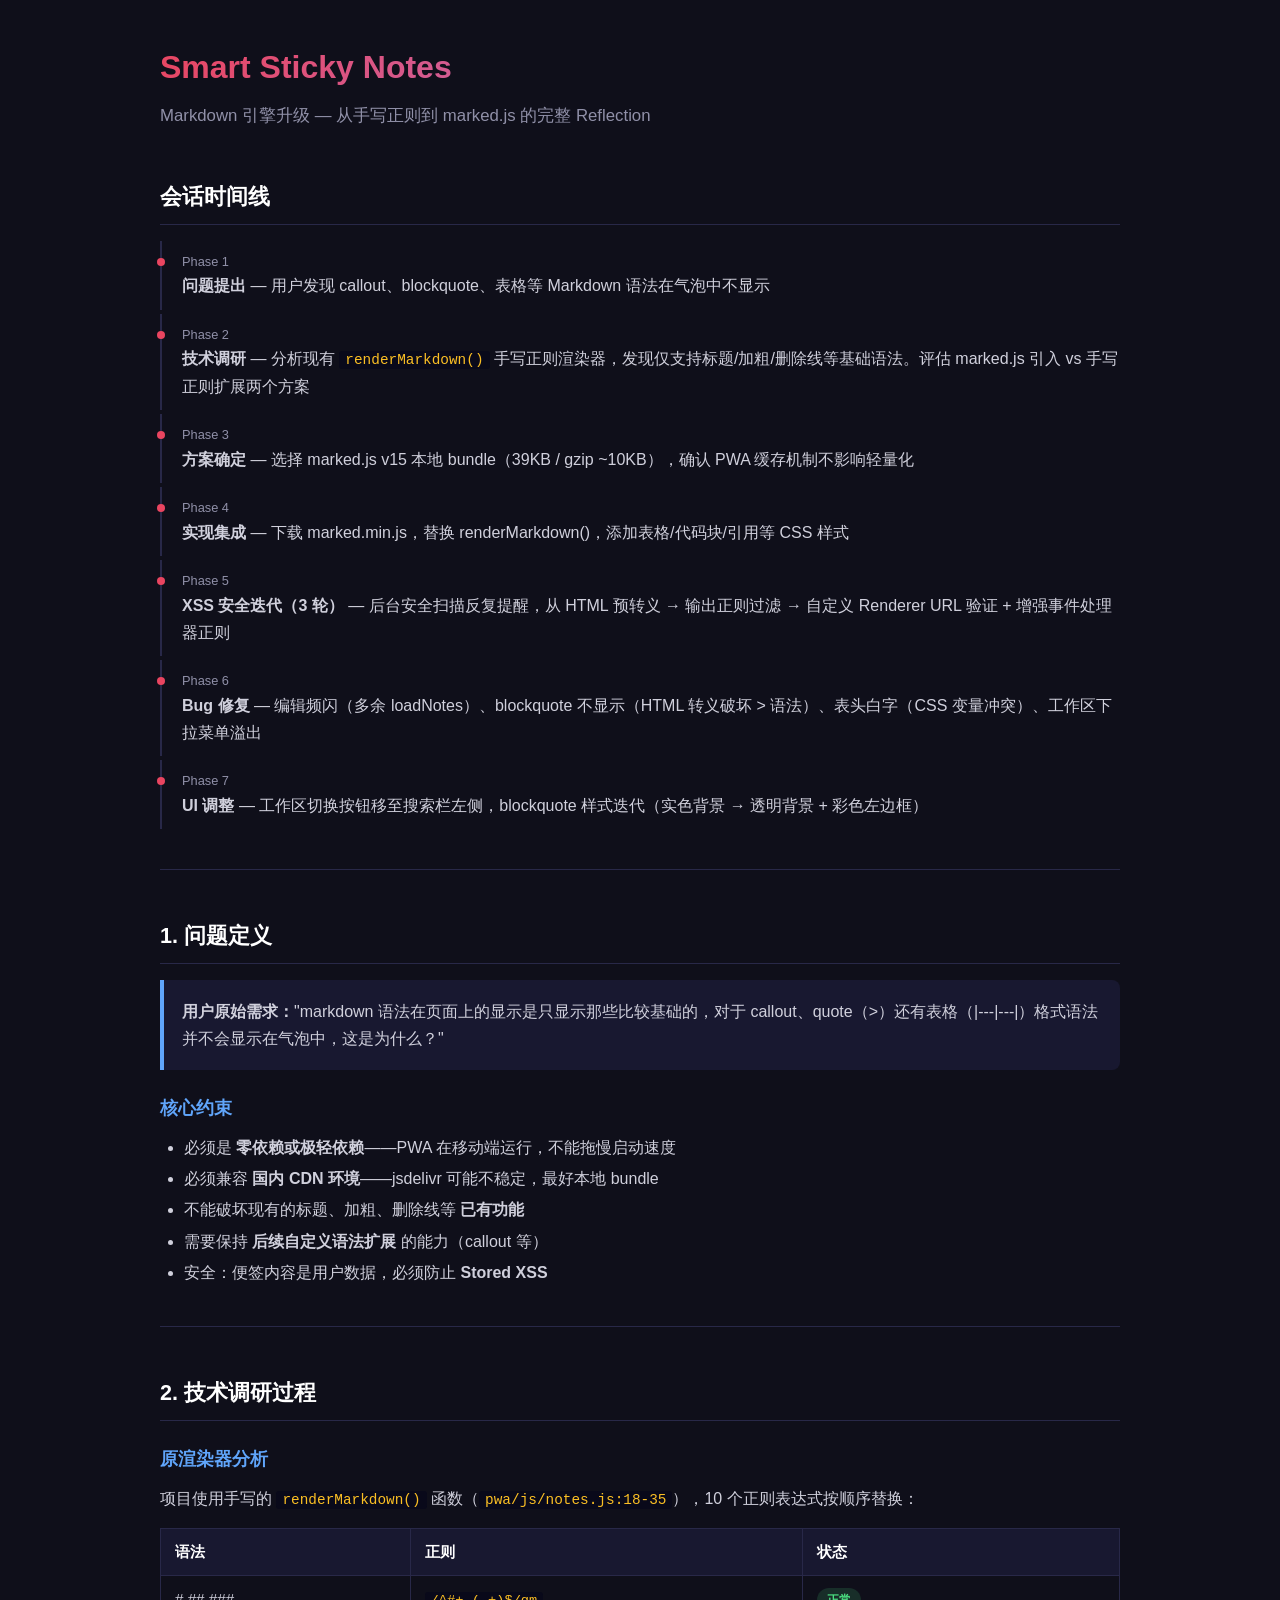
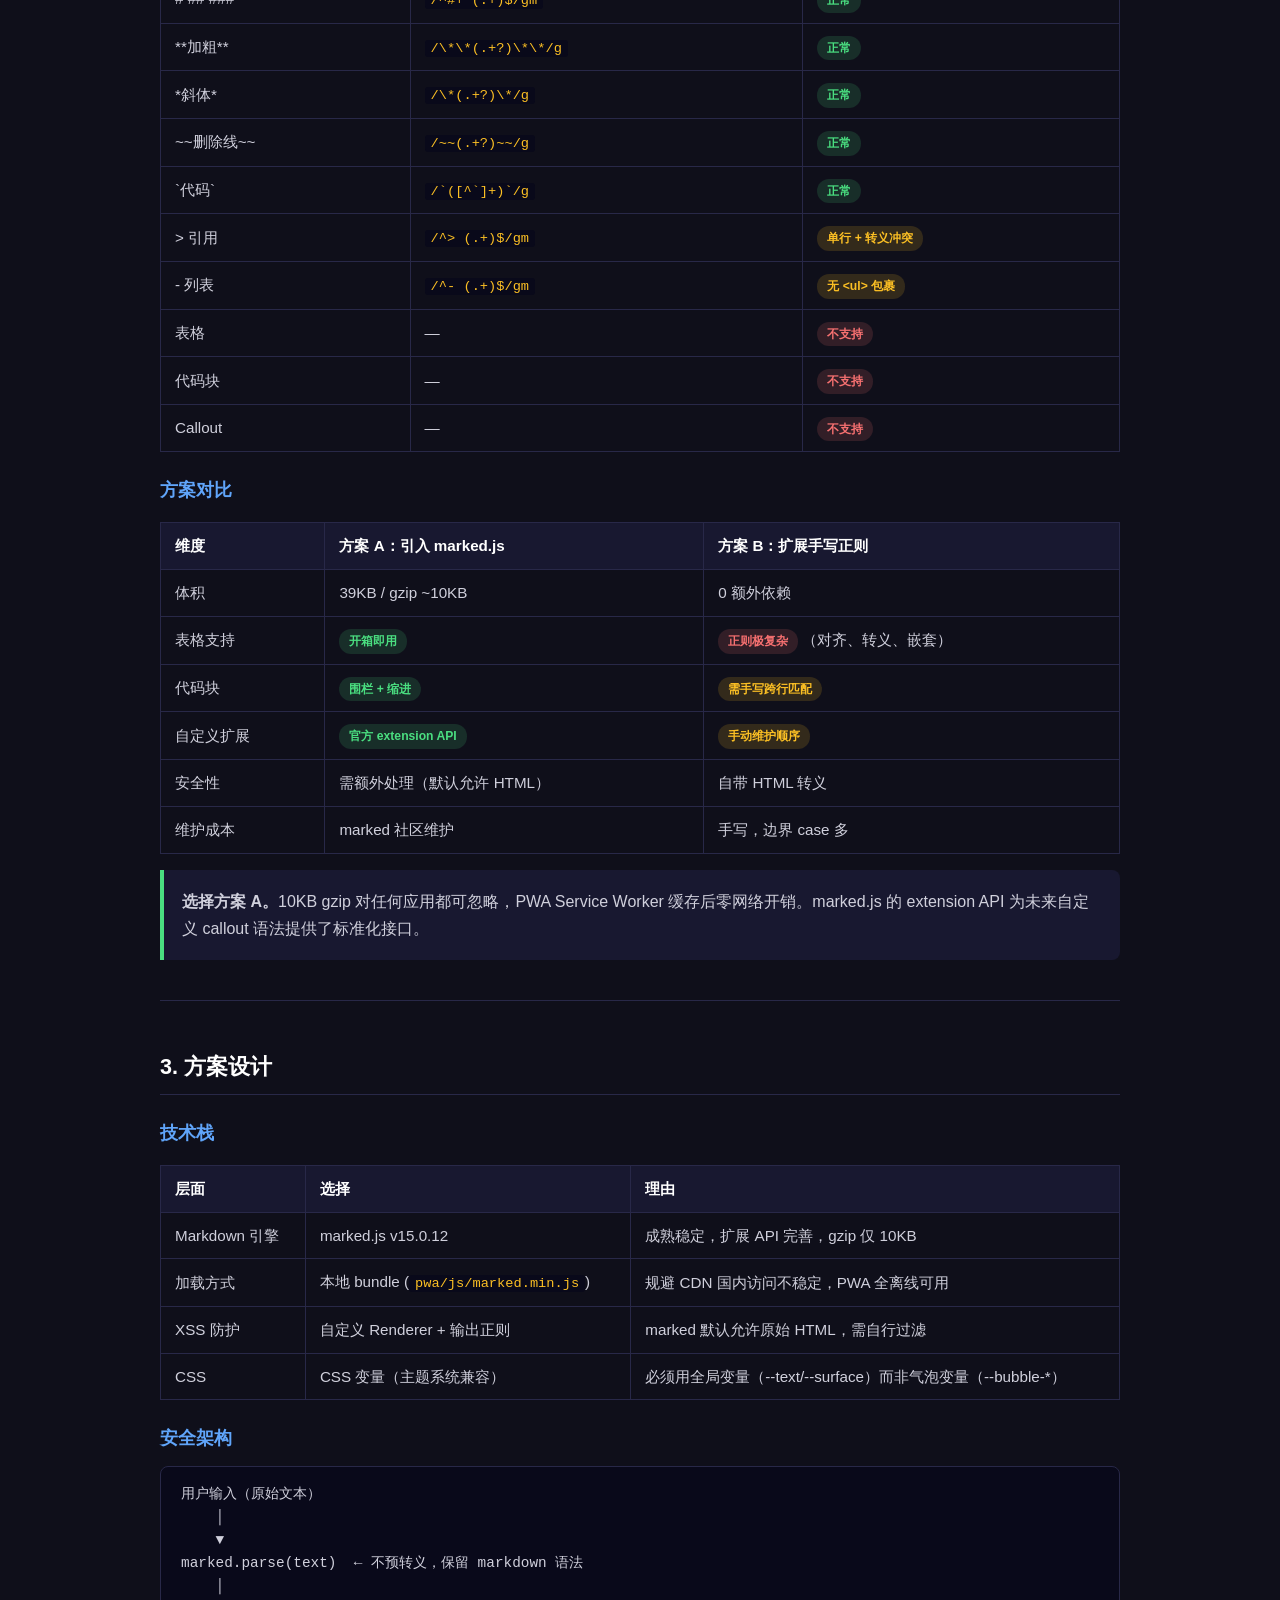
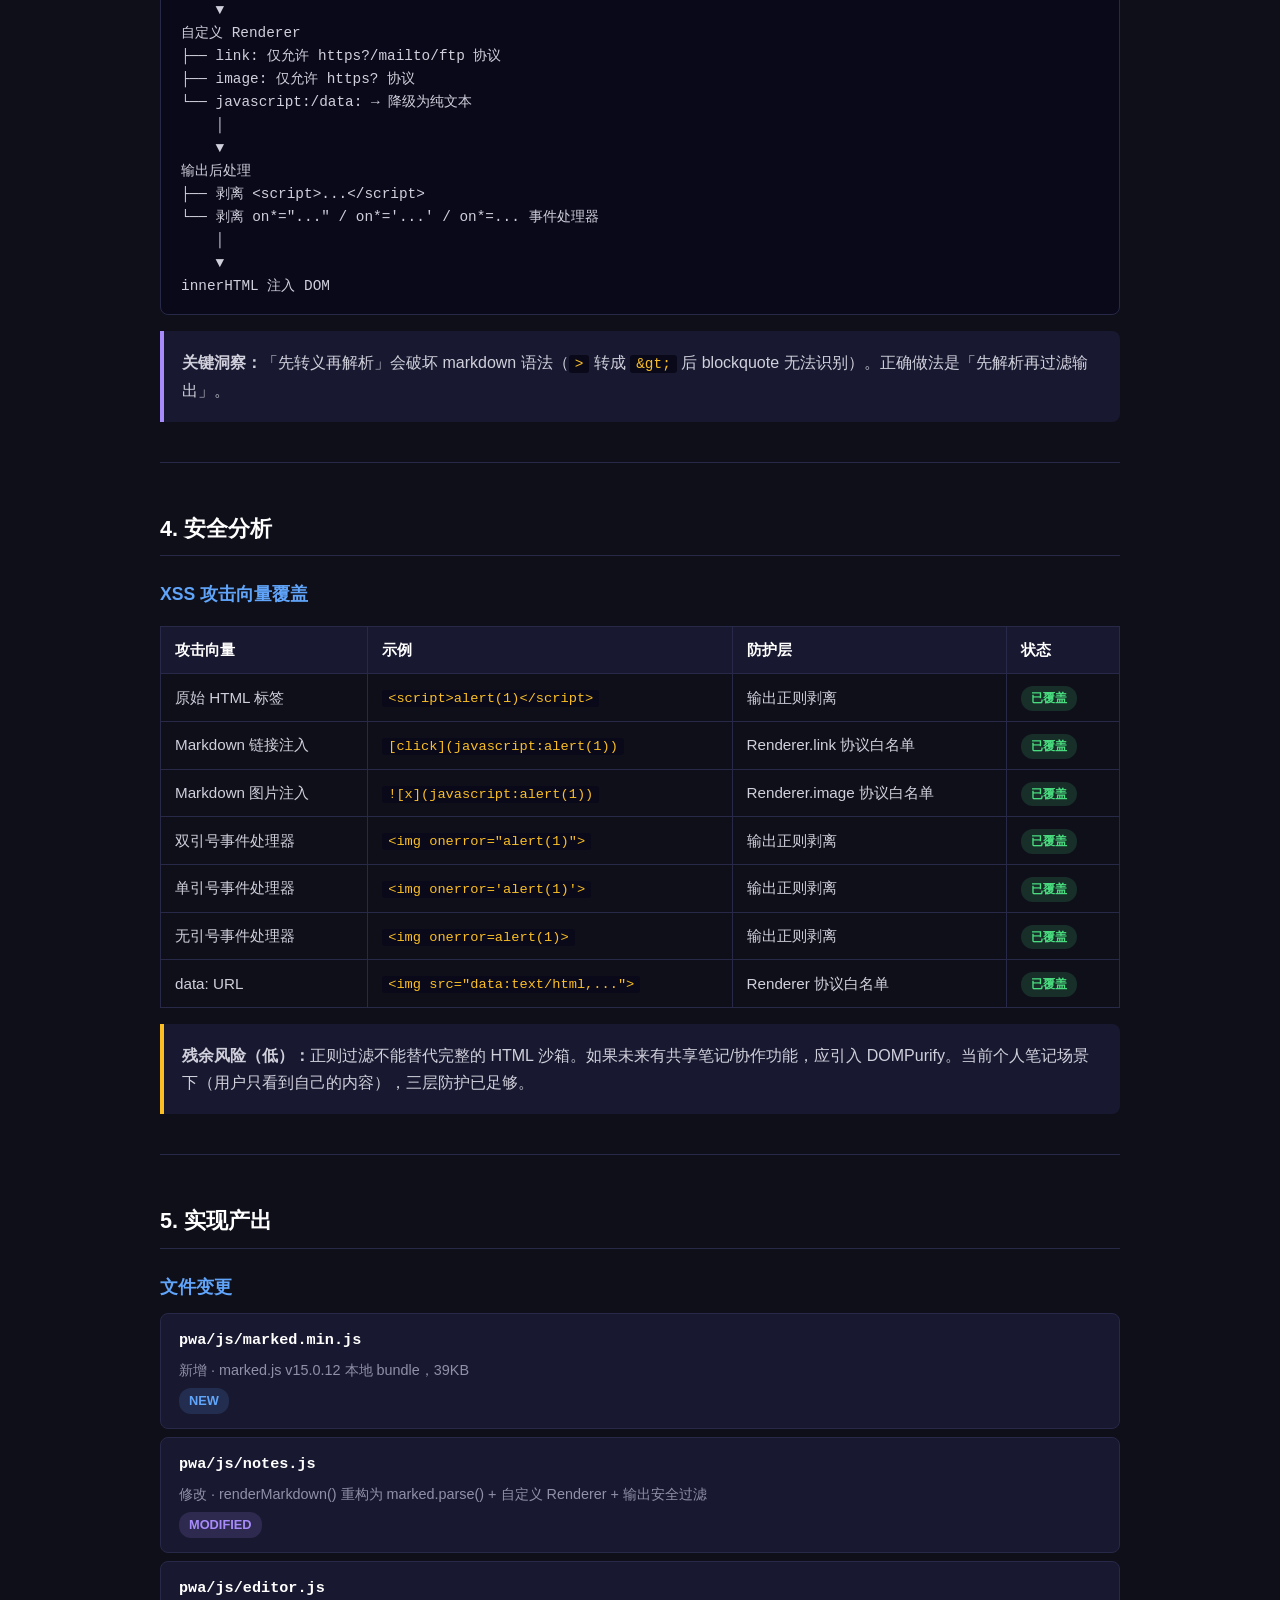
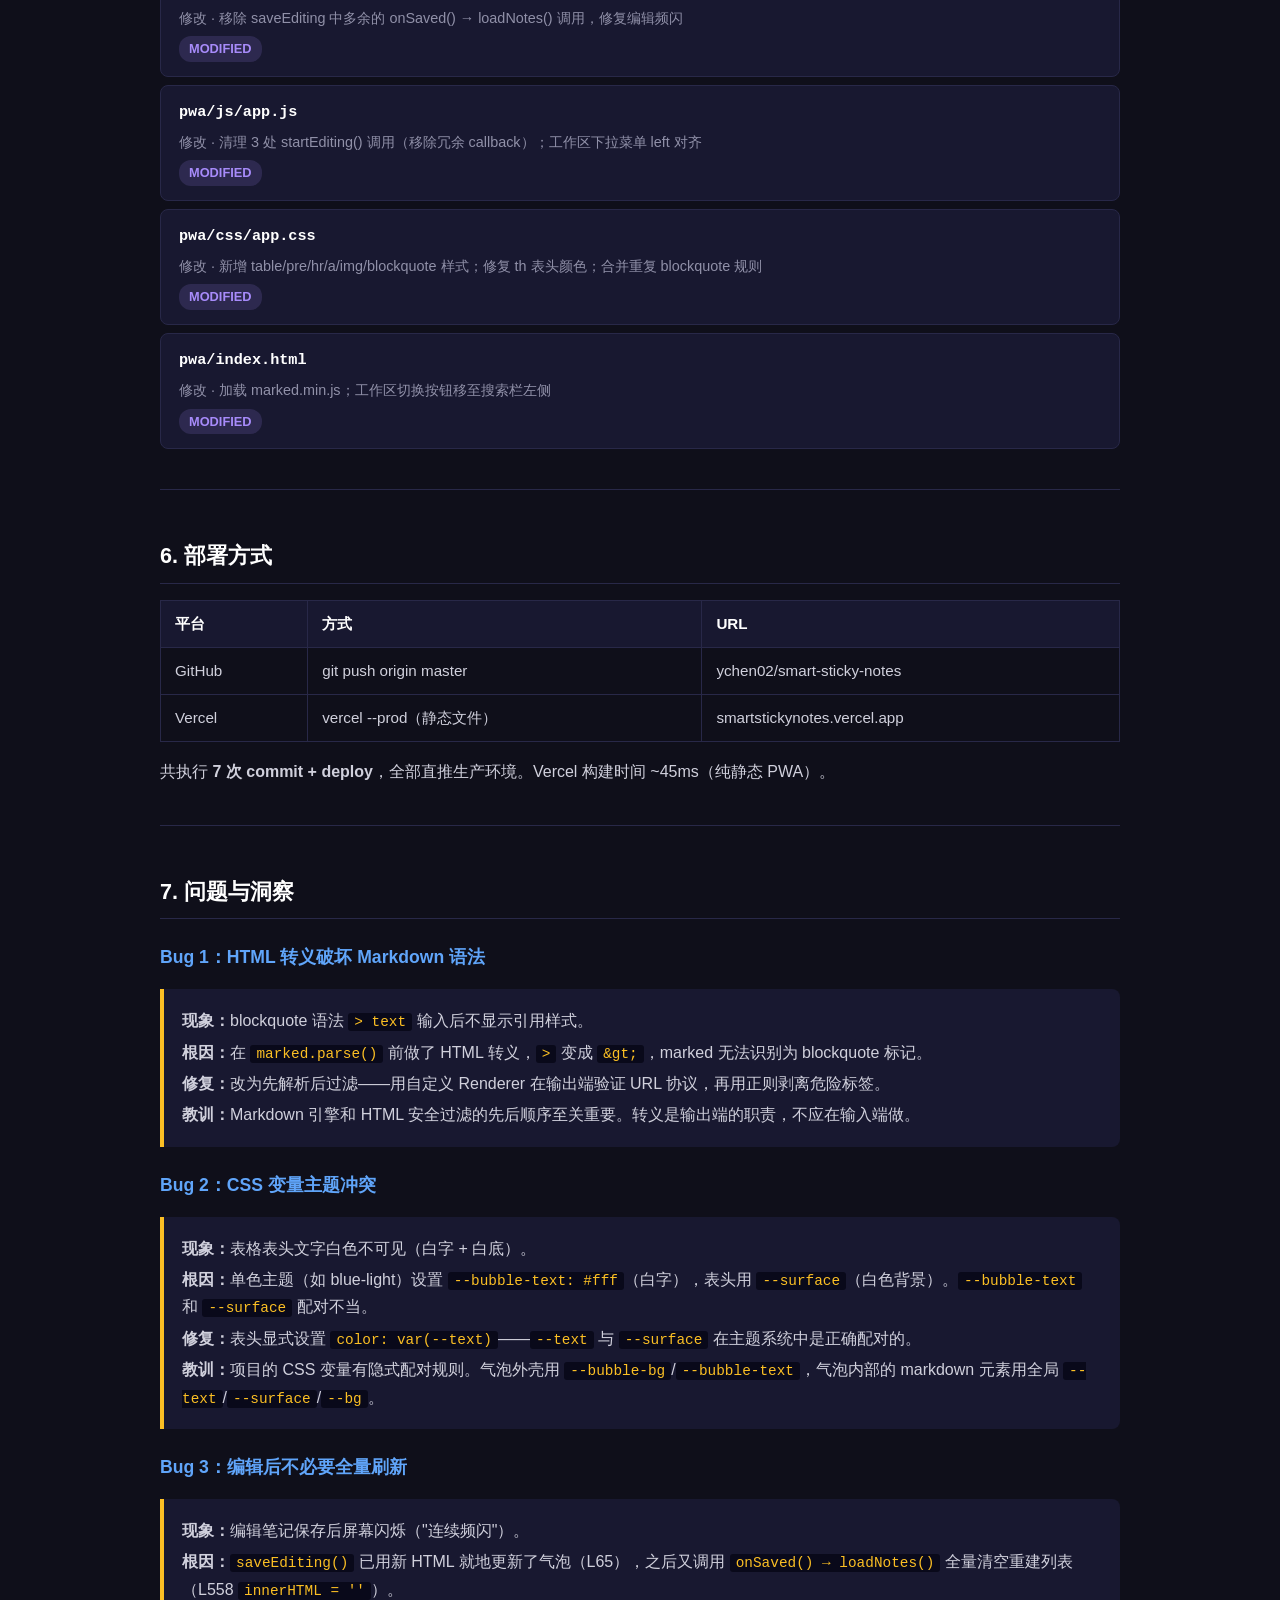
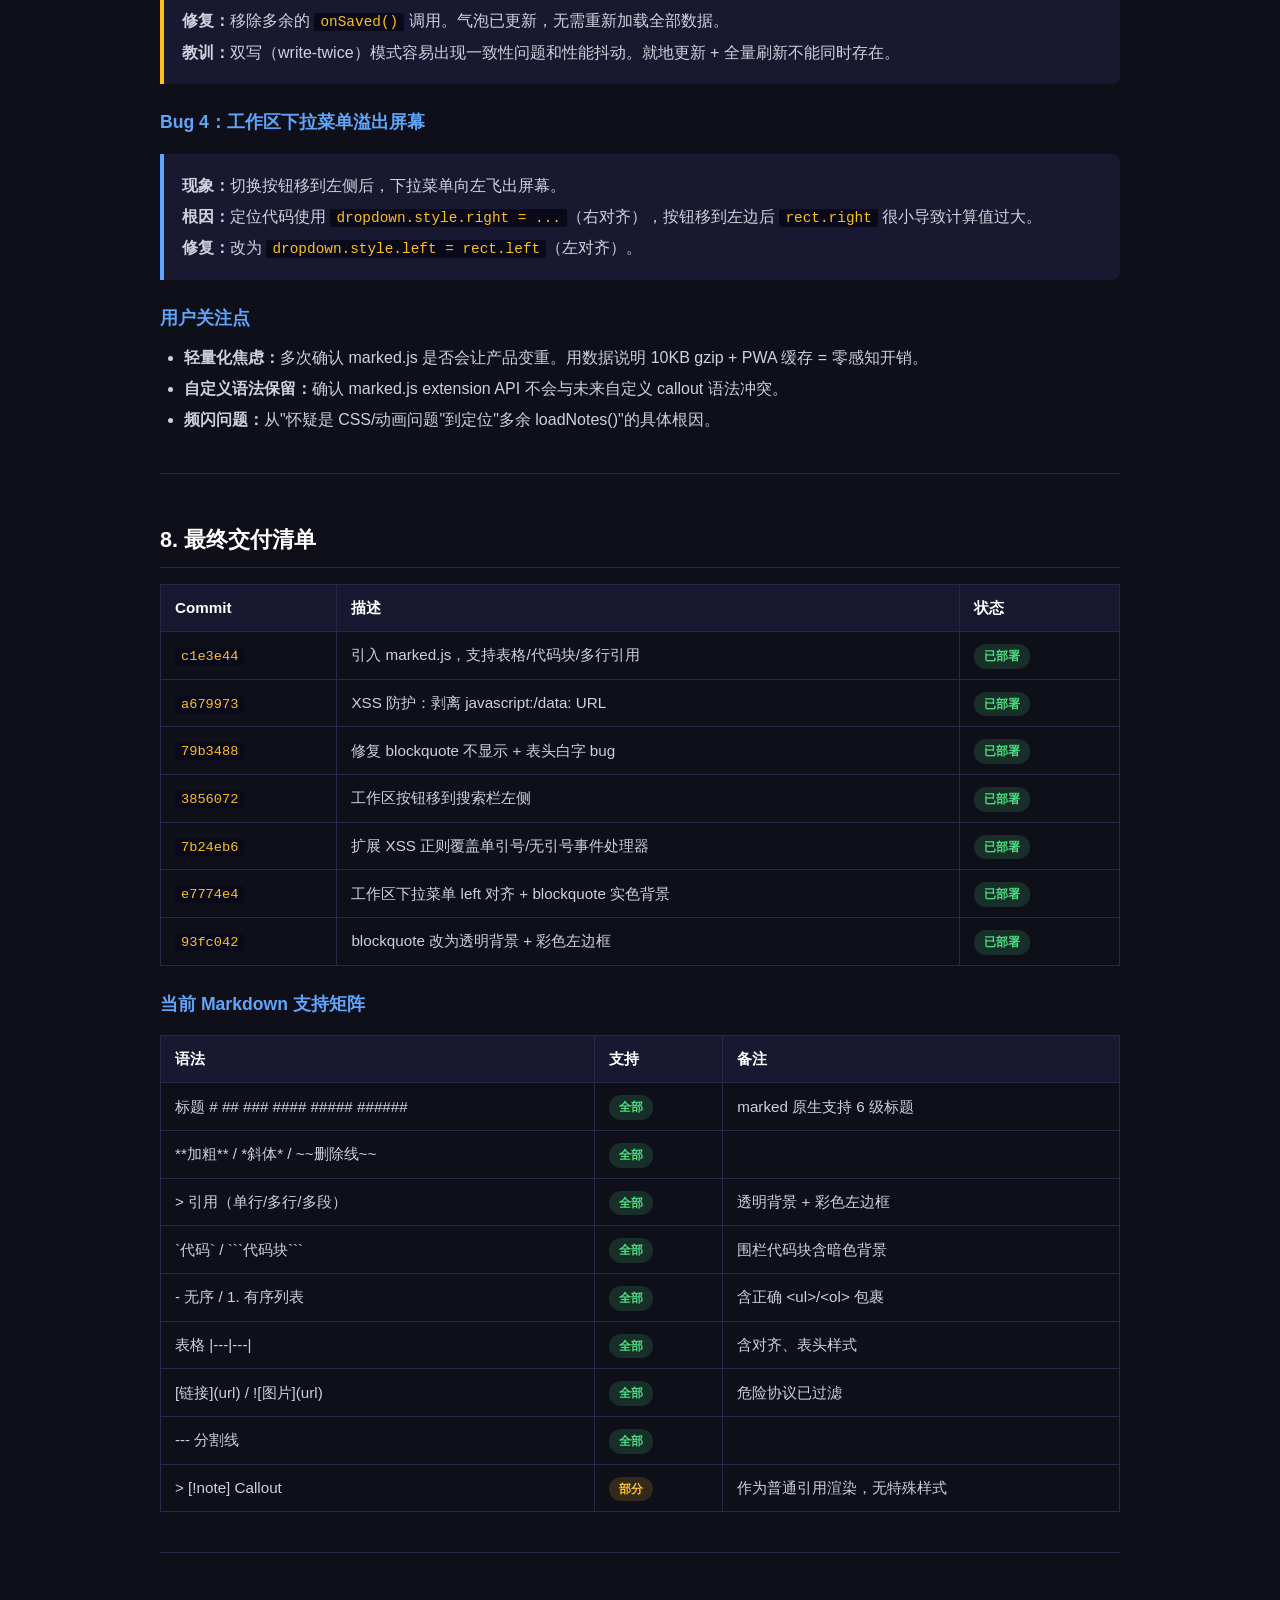
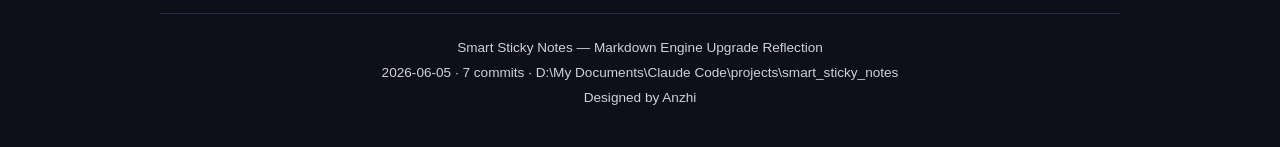
==== commit 478de2de: "add_quick_keywords_bar" ====
--- a/smart_sticky_notes_reflection.html
+++ b/smart_sticky_notes_reflection.html
@@ -3,7 +3,7 @@
 <head>
 <meta charset="UTF-8">
 <meta name="viewport" content="width=device-width, initial-scale=1.0">
-<title>Smart Sticky Notes — 三轮 Bug 修复 Reflection</title>
+<title>Smart Sticky Notes — Markdown 引擎升级 Reflection</title>
 <style>
 :root {
   --bg: #0f0f1a;
@@ -19,333 +19,346 @@
   --blue: #60a5fa;
   --purple: #a78bfa;
 }
-* { box-sizing: border-box; margin: 0; padding: 0; }
-body {
-  background: var(--bg); color: var(--text);
-  font-family: "Segoe UI", "PingFang SC", "Microsoft YaHei", sans-serif;
-  line-height: 1.7; padding: 24px;
-}
-.container { max-width: 960px; margin: 0 auto; }
-h1 { font-size: 28px; font-weight: 700; margin-bottom: 4px; }
-.subtitle { color: var(--text-secondary); font-size: 14px; margin-bottom: 40px; }
-h2 { font-size: 20px; margin: 40px 0 16px; padding-bottom: 8px; border-bottom: 1px solid var(--border); }
-h3 { font-size: 16px; margin: 24px 0 10px; color: var(--blue); }
-p { margin-bottom: 12px; color: var(--text-secondary); }
-ul, ol { margin: 8px 0 16px 20px; color: var(--text-secondary); }
-li { margin-bottom: 6px; }
-
-.highlight-box { border-left: 4px solid var(--accent); background: var(--card); padding: 14px 18px; border-radius: 0 8px 8px 0; margin: 16px 0; }
-.highlight-box.green { border-color: var(--green); }
-.highlight-box.yellow { border-color: var(--yellow); }
-.highlight-box.blue { border-color: var(--blue); }
-.highlight-box.purple { border-color: var(--purple); }
-.highlight-box.red { border-color: var(--red); }
-.highlight-box p { margin: 4px 0; }
-
-.tag { display: inline-block; padding: 2px 10px; border-radius: 10px; font-size: 11px; font-weight: 600; margin-right: 4px; }
-.tag.green { background: rgba(74,222,128,0.15); color: var(--green); }
-.tag.red { background: rgba(248,113,113,0.15); color: var(--red); }
-.tag.blue { background: rgba(96,165,250,0.15); color: var(--blue); }
-.tag.yellow { background: rgba(251,191,36,0.15); color: var(--yellow); }
-.tag.purple { background: rgba(167,139,250,0.15); color: var(--purple); }
-
-.two-col { display: grid; grid-template-columns: 1fr 1fr; gap: 16px; margin: 16px 0; }
-@media (max-width: 640px) { .two-col { grid-template-columns: 1fr; } }
-
-.code-block { background: var(--code-bg); border-radius: 8px; padding: 16px; overflow-x: auto; margin: 12px 0; font-family: "Cascadia Code", "Fira Code", "JetBrains Mono", monospace; font-size: 13px; line-height: 1.5; }
-.code-block .kw { color: #c792ea; }
-.code-block .fn { color: #82aaff; }
-.code-block .str { color: #c3e88d; }
-.code-block .cm { color: #546e7a; font-style: italic; }
-.code-block .err { color: #f07178; text-decoration: underline wavy; }
-
-.file-card { background: var(--card); border: 1px solid var(--border); border-radius: 8px; padding: 12px 16px; margin: 8px 0; }
-.file-card .path { font-weight: 600; font-size: 14px; color: var(--blue); }
-.file-card .desc { font-size: 13px; color: var(--text-secondary); margin-top: 4px; }
-
-.timeline-item { border-left: 2px solid var(--border); padding-left: 20px; margin-left: 10px; position: relative; padding-bottom: 20px; }
-.timeline-item::before { content: ''; position: absolute; left: -5px; top: 6px; width: 8px; height: 8px; border-radius: 50%; background: var(--accent); }
-.timeline-item:last-child { border-left-color: transparent; }
-.timeline-item .time { font-size: 12px; color: var(--text-secondary); margin-bottom: 4px; }
-.timeline-item .title { font-weight: 600; margin-bottom: 4px; }
-
-table { width: 100%; border-collapse: collapse; margin: 16px 0; font-size: 14px; }
-th, td { padding: 10px 14px; text-align: left; border-bottom: 1px solid var(--border); }
-th { color: var(--text-secondary); font-size: 12px; text-transform: uppercase; letter-spacing: 0.5px; }
-td { color: var(--text); }
-
-.divider { height: 1px; background: var(--border); margin: 32px 0; }
-.footer { margin-top: 48px; padding-top: 16px; border-top: 1px solid var(--border); font-size: 12px; color: var(--text-secondary); text-align: center; }
+*,*::before,*::after{box-sizing:border-box;margin:0;padding:0}
+body{background:var(--bg);color:var(--text);font-family:"Segoe UI","PingFang SC","Microsoft YaHei",sans-serif;line-height:1.7;padding:40px 20px}
+.container{max-width:960px;margin:0 auto}
+h1{font-size:2em;margin-bottom:4px;background:linear-gradient(135deg,var(--accent),var(--purple));-webkit-background-clip:text;-webkit-text-fill-color:transparent;background-clip:text}
+.subtitle{color:var(--text-secondary);font-size:1.05em;margin-bottom:40px}
+h2{font-size:1.35em;margin:48px 0 16px;padding-bottom:8px;border-bottom:1px solid var(--border);color:#fff}
+h3{font-size:1.1em;margin:24px 0 10px;color:var(--blue)}
+p{margin:8px 0;color:var(--text)}
+ul,ol{padding-left:24px;margin:8px 0}
+li{margin:4px 0;color:var(--text)}
+a{color:var(--accent)}
+table{width:100%;border-collapse:collapse;margin:16px 0;font-size:0.95em}
+th,td{border:1px solid var(--border);padding:10px 14px;text-align:left}
+th{background:var(--card);font-weight:600;color:#fff}
+td{color:var(--text)}
+code{font-family:"Cascadia Code","Fira Code","JetBrains Mono",monospace;font-size:0.9em;background:var(--code-bg);padding:1px 6px;border-radius:3px;color:var(--yellow)}
+pre{background:var(--code-bg);border:1px solid var(--border);border-radius:8px;padding:16px 20px;overflow-x:auto;margin:12px 0;line-height:1.6}
+pre code{background:none;padding:0;color:var(--text)}
+
+.highlight-box{border-left:4px solid var(--accent);background:var(--card);padding:14px 18px;margin:16px 0;border-radius:0 8px 8px 0}
+.highlight-box.green{border-left-color:var(--green)}
+.highlight-box.yellow{border-left-color:var(--yellow)}
+.highlight-box.blue{border-left-color:var(--blue)}
+.highlight-box.purple{border-left-color:var(--purple)}
+.highlight-box p{margin:4px 0}
+
+.tag{display:inline-block;padding:2px 10px;border-radius:12px;font-size:0.8em;font-weight:600;margin-right:4px}
+.tag.green{background:rgba(74,222,128,0.15);color:var(--green)}
+.tag.red{background:rgba(248,113,113,0.15);color:var(--red)}
+.tag.blue{background:rgba(96,165,250,0.15);color:var(--blue)}
+.tag.yellow{background:rgba(251,191,36,0.15);color:var(--yellow)}
+.tag.purple{background:rgba(167,139,250,0.15);color:var(--purple)}
+
+.two-col{display:grid;grid-template-columns:1fr 1fr;gap:16px;margin:12px 0}
+@media(max-width:640px){.two-col{grid-template-columns:1fr}}
+
+.file-card{background:var(--card);border:1px solid var(--border);border-radius:8px;padding:14px 18px;margin:8px 0}
+.file-card .name{font-weight:600;color:#fff;font-family:"Cascadia Code","Fira Code","JetBrains Mono",monospace;font-size:0.95em}
+.file-card .desc{color:var(--text-secondary);font-size:0.9em;margin-top:4px}
+.file-card .tag{margin-top:6px}
+
+.timeline-item{border-left:2px solid var(--border);padding:10px 0 10px 20px;margin:4px 0;position:relative}
+.timeline-item::before{content:'';position:absolute;left:-5px;top:17px;width:8px;height:8px;border-radius:50%;background:var(--accent)}
+.timeline-item .time{font-size:0.8em;color:var(--text-secondary)}
+.timeline-item .desc{color:var(--text)}
+
+.divider{height:1px;background:var(--border);margin:40px 0}
+
+.footer{text-align:center;color:var(--text-secondary);font-size:0.85em;margin-top:60px;padding-top:20px;border-top:1px solid var(--border)}
+.footer p{margin:2px 0}
 </style>
 </head>
 <body>
 <div class="container">
 
 <h1>Smart Sticky Notes</h1>
-<p class="subtitle">三轮迭代 Bug 修复 — 从问题诊断到生产部署的完整 Reflection</p>
-
-<!-- Timeline -->
+<p class="subtitle">Markdown 引擎升级 — 从手写正则到 marked.js 的完整 Reflection</p>
+
 <h2>会话时间线</h2>
-<div class="timeline-item">
-  <div class="time">2026-06-04 · Round 1 诊断</div>
-  <div class="title">用户提交 6 个问题</div>
-  登录页蓝色几何图案替换为图标、手机端工作区按钮被遮挡、侧栏重复"对话"条目、笔记缺少移动功能、PWA 无自动同步、快捷语法按钮失效。逐文件代码审查确认每个根因。
-</div>
-<div class="timeline-item">
-  <div class="time">2026-06-04 · Round 1 实施</div>
-  <div class="title">6 个修复全部实施并部署</div>
-  SVG → PNG 图标替换、top-bar overflow-x、nav-section-label 清理遗漏、气泡菜单移动对话框、PWA 周期性刷新 + 自动 sync_request、row 变量未定义修复。Commit 0a86f83。
-</div>
-<div class="timeline-item">
-  <div class="time">2026-06-04 · Round 2</div>
-  <div class="title">用户反馈 4 个问题</div>
-  登录页出现两个图标、overflow-x 滚动方案不够好、桌面端标签栏无法拖动、#测试 置顶标签残留。
-</div>
-<div class="timeline-item">
-  <div class="time">2026-06-04 · Round 2 实施</div>
-  <div class="title">精确修正：CSS 背景图标移除、搜索框自适应、滚动条可见、置顶标签过滤</div>
-  还原 auth-container 渐变、搜索框 CSS 化 + 400px 媒体查询、隐藏滚动条 → 4px 细滚动条、renderTagBar 过滤无效置顶。Commit ed49c9c。
-</div>
-<div class="timeline-item">
-  <div class="time">2026-06-04 · Round 3</div>
-  <div class="title">用户反馈 3 个问题</div>
-  选择框取消后不消失、选择模式缺移动功能、Designed by Anzhi 位置错误。
-</div>
-<div class="timeline-item">
-  <div class="time">2026-06-04 · Round 3 实施</div>
-  <div class="title">DOM 分支不匹配修复、批量移动、布局调整 + XSS 补丁</div>
-  找到 checkbox 创建/清理跨 DOM 分支的根因、选择栏新增移动 + 批量 moveNoteToWorkspace、设置页底部文字移出账户区域、完整 HTML 转义。Commit 0a30b94 + XSS fix。
-</div>
-
-<!-- 1. 问题定义 -->
+
+<div class="timeline-item">
+  <div class="time">Phase 1</div>
+  <div class="desc"><strong>问题提出</strong> — 用户发现 callout、blockquote、表格等 Markdown 语法在气泡中不显示</div>
+</div>
+
+<div class="timeline-item">
+  <div class="time">Phase 2</div>
+  <div class="desc"><strong>技术调研</strong> — 分析现有 <code>renderMarkdown()</code> 手写正则渲染器，发现仅支持标题/加粗/删除线等基础语法。评估 marked.js 引入 vs 手写正则扩展两个方案</div>
+</div>
+
+<div class="timeline-item">
+  <div class="time">Phase 3</div>
+  <div class="desc"><strong>方案确定</strong> — 选择 marked.js v15 本地 bundle（39KB / gzip ~10KB），确认 PWA 缓存机制不影响轻量化</div>
+</div>
+
+<div class="timeline-item">
+  <div class="time">Phase 4</div>
+  <div class="desc"><strong>实现集成</strong> — 下载 marked.min.js，替换 renderMarkdown()，添加表格/代码块/引用等 CSS 样式</div>
+</div>
+
+<div class="timeline-item">
+  <div class="time">Phase 5</div>
+  <div class="desc"><strong>XSS 安全迭代（3 轮）</strong> — 后台安全扫描反复提醒，从 HTML 预转义 → 输出正则过滤 → 自定义 Renderer URL 验证 + 增强事件处理器正则</div>
+</div>
+
+<div class="timeline-item">
+  <div class="time">Phase 6</div>
+  <div class="desc"><strong>Bug 修复</strong> — 编辑频闪（多余 loadNotes）、blockquote 不显示（HTML 转义破坏 > 语法）、表头白字（CSS 变量冲突）、工作区下拉菜单溢出</div>
+</div>
+
+<div class="timeline-item">
+  <div class="time">Phase 7</div>
+  <div class="desc"><strong>UI 调整</strong> — 工作区切换按钮移至搜索栏左侧，blockquote 样式迭代（实色背景 → 透明背景 + 彩色左边框）</div>
+</div>
+
+<div class="divider"></div>
+
 <h2>1. 问题定义</h2>
 
 <div class="highlight-box blue">
-  <p><strong>用户原始需求（原文）</strong></p>
-  <p style="margin-top:8px;">"有几个需要修改的，第一个是在登陆界面，我希望把那个上方蓝色的几何图案替换为我们图标的这张图片。第二是手机移动端的显示问题，首页的笔记工作区切换按钮会被遮住一部分。第三，不知道为什么，有些时候设置菜单中会出现多个'对话'选择。第四，我希望在笔记的编辑选项中，可以有'移动'选项，可以把笔记移动到其他对话中去。第五，PWA端的自动同步似乎并不存在，我每次都是手动点击同步的。第六，快捷语法按钮无法正常添加。我需要你先通过检查代码找到真实存在的问题，然后再告诉我解决方案。"</p>
+  <p><strong>用户原始需求：</strong>"markdown 语法在页面上的显示是只显示那些比较基础的，对于 callout、quote（>）还有表格（|---|---|）格式语法并不会显示在气泡中，这是为什么？"</p>
 </div>
 
 <h3>核心约束</h3>
 <ul>
-  <li><strong>PWA + Supabase + Python PC sync</strong> 三层架构，修改不能破坏现有数据流</li>
-  <li><strong>移动端 + 桌面端</strong> 同时可用，布局需响应式适配</li>
-  <li><strong>Vercel 静态部署</strong>，只修改前端文件（HTML/CSS/JS），无构建步骤</li>
-  <li><strong>8 套主题系统</strong>（4 日间 + 4 夜间），CSS 修改需兼容主题变量</li>
-  <li><strong>零依赖 vanilla JS</strong>，ES Modules + importmap（Supabase CDN）</li>
+  <li>必须是 <strong>零依赖或极轻依赖</strong>——PWA 在移动端运行，不能拖慢启动速度</li>
+  <li>必须兼容 <strong>国内 CDN 环境</strong>——jsdelivr 可能不稳定，最好本地 bundle</li>
+  <li>不能破坏现有的标题、加粗、删除线等 <strong>已有功能</strong></li>
+  <li>需要保持 <strong>后续自定义语法扩展</strong> 的能力（callout 等）</li>
+  <li>安全：便签内容是用户数据，必须防止 <strong>Stored XSS</strong></li>
 </ul>
 
-<!-- 2. 技术调研 -->
+<div class="divider"></div>
+
 <h2>2. 技术调研过程</h2>
 
-<div class="two-col">
-  <div>
-    <h3>代码审查发现的关键 Bug</h3>
-    <div class="highlight-box red">
-      <p><strong>ReferenceError · settings.js:146</strong></p>
-      <p>renderToolbarEditor() 中 row.style.cssText 在 row 声明之前使用。整个渲染函数静默失败，设置页语法按钮 UI 完全不工作。</p>
-    </div>
-    <div class="highlight-box red">
-      <p><strong>DOM 分支不匹配 · app.js:249 vs 266</strong></p>
-      <p>checkbox 通过 list.appendChild 创建为 #notes-list 子元素，但清理时用 b.querySelector('.select-checkbox') 在 .note-bubble 内查找。永远返回 null，勾选框累积。</p>
-    </div>
-    <div class="highlight-box red">
-      <p><strong>清理遗漏 · workspaces.js:248</strong></p>
-      <p>updateSidebarWorkspaces 清理了 nav-workspace-item、nav-workspace-separator、nav-item-workspace-manager，但遗漏 nav-section-label。每次调用新增一个"对话"标签。</p>
-    </div>
-  </div>
-  <div>
-    <h3>架构理解与验证</h3>
-    <div class="highlight-box blue">
-      <p><strong>同步架构</strong>：PWA 直写 Supabase（实时），PC sync_loop.py 每 30 分钟轮询 Supabase → 导出 Markdown 到本地文件夹。sync_requests 表充当简易消息队列。</p>
-    </div>
-    <div class="highlight-box yellow">
-      <p><strong>配置脱节</strong>：PWA settings 中的 sync_interval 存在 Supabase config 表，但 PC sync_loop 中硬编码 interval_seconds=1800。用户改设置对 PC 端无效。</p>
-    </div>
-    <div class="highlight-box blue">
-      <p><strong>PWA 无周期性刷新</strong>：只在 doInit() 时 loadNotes() 一次 + pull-to-refresh 手动触发。未使用 setInterval 或 Background Sync API。</p>
-    </div>
-  </div>
-</div>
-
-<!-- 3. 方案设计 -->
+<h3>原渲染器分析</h3>
+<p>项目使用手写的 <code>renderMarkdown()</code> 函数（<code>pwa/js/notes.js:18-35</code>），10 个正则表达式按顺序替换：</p>
+
+<table>
+  <tr><th>语法</th><th>正则</th><th>状态</th></tr>
+  <tr><td># ## ###</td><td><code>/^#+ (.+)$/gm</code></td><td><span class="tag green">正常</span></td></tr>
+  <tr><td>**加粗**</td><td><code>/\*\*(.+?)\*\*/g</code></td><td><span class="tag green">正常</span></td></tr>
+  <tr><td>*斜体*</td><td><code>/\*(.+?)\*/g</code></td><td><span class="tag green">正常</span></td></tr>
+  <tr><td>~~删除线~~</td><td><code>/~~(.+?)~~/g</code></td><td><span class="tag green">正常</span></td></tr>
+  <tr><td>`代码`</td><td><code>/`([^`]+)`/g</code></td><td><span class="tag green">正常</span></td></tr>
+  <tr><td>> 引用</td><td><code>/^> (.+)$/gm</code></td><td><span class="tag yellow">单行 + 转义冲突</span></td></tr>
+  <tr><td>- 列表</td><td><code>/^- (.+)$/gm</code></td><td><span class="tag yellow">无 &lt;ul&gt; 包裹</span></td></tr>
+  <tr><td>表格</td><td>—</td><td><span class="tag red">不支持</span></td></tr>
+  <tr><td>代码块</td><td>—</td><td><span class="tag red">不支持</span></td></tr>
+  <tr><td>Callout</td><td>—</td><td><span class="tag red">不支持</span></td></tr>
+</table>
+
+<h3>方案对比</h3>
+
+<table>
+  <tr><th>维度</th><th>方案 A：引入 marked.js</th><th>方案 B：扩展手写正则</th></tr>
+  <tr><td>体积</td><td>39KB / gzip ~10KB</td><td>0 额外依赖</td>
+  <tr><td>表格支持</td><td><span class="tag green">开箱即用</span></td><td><span class="tag red">正则极复杂</span>（对齐、转义、嵌套）</td>
+  <tr><td>代码块</td><td><span class="tag green">围栏 + 缩进</span></td><td><span class="tag yellow">需手写跨行匹配</span></td>
+  <tr><td>自定义扩展</td><td><span class="tag green">官方 extension API</span></td><td><span class="tag yellow">手动维护顺序</span></td>
+  <tr><td>安全性</td><td>需额外处理（默认允许 HTML）</td><td>自带 HTML 转义</td>
+  <tr><td>维护成本</td><td>marked 社区维护</td><td>手写，边界 case 多</td>
+</table>
+
+<div class="highlight-box green">
+  <p><strong>选择方案 A。</strong>10KB gzip 对任何应用都可忽略，PWA Service Worker 缓存后零网络开销。marked.js 的 extension API 为未来自定义 callout 语法提供了标准化接口。</p>
+</div>
+
+<div class="divider"></div>
+
 <h2>3. 方案设计</h2>
 
-<h3>Round 1: 初始 6 项修复</h3>
-<table>
-  <tr><th>#</th><th>问题</th><th>根因</th><th>方案</th><th>文件</th></tr>
-  <tr><td>1</td><td>登录页蓝色图案</td><td>.auth-container 使用 linear-gradient</td><td>替换 SVG 为 PNG img + 背景图标（后移除）</td><td>index.html, app.css</td></tr>
-  <tr><td>2</td><td>手机端按钮遮挡</td><td>top-bar 元素溢出无处理</td><td>搜索框 CSS 化 + 400px 媒体查询缩小宽度</td><td>index.html, app.css</td></tr>
-  <tr><td>3</td><td>重复"对话"条目</td><td>nav-section-label 清理遗漏</td><td>添加 querySelectorAll 清理</td><td>workspaces.js</td></tr>
-  <tr><td>4</td><td>笔记无移动功能</td><td>showBubbleMenu 缺移动选项</td><td>新增 moveNoteToWorkspace + 对话选择器 sheet</td><td>notes.js, db.js</td></tr>
-  <tr><td>5</td><td>PWA 无自动同步</td><td>无周期性刷新 + 无自动 sync_request</td><td>setupPeriodicRefresh() + requestPcSync()</td><td>app.js</td></tr>
-  <tr><td>6</td><td>语法按钮失效</td><td>row 变量未声明 ReferenceError</td><td>添加 const row = createElement('div')</td><td>settings.js</td></tr>
-</table>
-
-<h3>Round 2: 4 项修正</h3>
-<table>
-  <tr><th>#</th><th>问题</th><th>用户反馈</th><th>修正方案</th></tr>
-  <tr><td>1</td><td>登录页两个图标</td><td>"上面那个较大的图标没有必要"</td><td>移除 CSS 背景 url，仅保留卡片内 img</td></tr>
-  <tr><td>2</td><td>overflow-x 方案不合理</td><td>"我并不觉得这是一个合理的修复"</td><td>还原 top-bar，搜索框用媒体查询自适应</td></tr>
-  <tr><td>3</td><td>桌面端标签栏无法拖动</td><td>"电脑界面标签选择无法拖动，手机可以"</td><td>隐藏滚动条 → 4px 可见细滚动条</td></tr>
-  <tr><td>4</td><td>#测试 标签残留</td><td>"明明已经没有对应笔记归属了"</td><td>过滤 pinned tags 仅保留有笔记的</td></tr>
-</table>
-
-<h3>Round 3: 3 项修正 + XSS 补丁</h3>
-<table>
-  <tr><th>#</th><th>问题</th><th>根因</th><th>方案</th></tr>
-  <tr><td>1</td><td>选择框取消后残留</td><td>checkbox 在 #notes-list 创建，清理时在 .note-bubble 查找</td><td>统一使用 list.querySelectorAll('.select-checkbox') 管理</td></tr>
-  <tr><td>2</td><td>选择模式缺移动</td><td>选择栏只有删除按钮</td><td>新增移动按钮 + 批量 moveNoteToWorkspace</td></tr>
-  <tr><td>3</td><td>Design by Anzhi 位置</td><td>在账户 div 内部</td><td>移到 setting-group 外部，页面最底部</td></tr>
-  <tr><td>XSS</td><td>HTML 转义不完整</td><td>工作区名只转义 " 和 &，缺少 &lt; &gt;</td><td>完整四字符转义链：&amp; &lt; &gt; &quot;</td></tr>
-</table>
-
 <h3>技术栈</h3>
+
 <table>
   <tr><th>层面</th><th>选择</th><th>理由</th></tr>
-  <tr><td>前端框架</td><td>Vanilla JS (ES Modules)</td><td>零依赖、PWA 离线、Vercel 零配置</td></tr>
-  <tr><td>数据库</td><td>Supabase (PostgREST)</td><td>service_role 绕过 RLS、实时 API</td></tr>
-  <tr><td>PC 同步</td><td>Python sync_loop</td><td>轮询 Supabase，导出 Markdown</td></tr>
-  <tr><td>部署</td><td>Vercel 静态 + GitHub</td><td>自动 HTTPS、全球 CDN、git push 触发</td></tr>
-  <tr><td>认证</td><td>Supabase Magic Link</td><td>无密码、邮箱 OTP</td></tr>
-</table>
-
-<!-- 4. 安全分析 -->
+  <tr><td>Markdown 引擎</td><td>marked.js v15.0.12</td><td>成熟稳定，扩展 API 完善，gzip 仅 10KB</td>
+  <tr><td>加载方式</td><td>本地 bundle (<code>pwa/js/marked.min.js</code>)</td><td>规避 CDN 国内访问不稳定，PWA 全离线可用</td>
+  <tr><td>XSS 防护</td><td>自定义 Renderer + 输出正则</td><td>marked 默认允许原始 HTML，需自行过滤</td>
+  <tr><td>CSS</td><td>CSS 变量（主题系统兼容）</td><td>必须用全局变量（--text/--surface）而非气泡变量（--bubble-*）</td>
+</table>
+
+<h3>安全架构</h3>
+<pre><code>用户输入（原始文本）
+    │
+    ▼
+marked.parse(text)  ← 不预转义，保留 markdown 语法
+    │
+    ▼
+自定义 Renderer
+├── link: 仅允许 https?/mailto/ftp 协议
+├── image: 仅允许 https? 协议
+└── javascript:/data: → 降级为纯文本
+    │
+    ▼
+输出后处理
+├── 剥离 &lt;script&gt;...&lt;/script&gt;
+└── 剥离 on*="..." / on*='...' / on*=... 事件处理器
+    │
+    ▼
+innerHTML 注入 DOM</code></pre>
+
+<div class="highlight-box purple">
+  <p><strong>关键洞察：</strong>「先转义再解析」会破坏 markdown 语法（<code>&gt;</code> 转成 <code>&amp;gt;</code> 后 blockquote 无法识别）。正确做法是「先解析再过滤输出」。</p>
+</div>
+
+<div class="divider"></div>
+
 <h2>4. 安全分析</h2>
 
-<h3>XSS 防护：HTML 转义</h3>
+<h3>XSS 攻击向量覆盖</h3>
+
+<table>
+  <tr><th>攻击向量</th><th>示例</th><th>防护层</th><th>状态</th></tr>
+  <tr><td>原始 HTML 标签</td><td><code>&lt;script&gt;alert(1)&lt;/script&gt;</code></td><td>输出正则剥离</td><td><span class="tag green">已覆盖</span></td></tr>
+  <tr><td>Markdown 链接注入</td><td><code>[click](javascript:alert(1))</code></td><td>Renderer.link 协议白名单</td><td><span class="tag green">已覆盖</span></td></tr>
+  <tr><td>Markdown 图片注入</td><td><code>![x](javascript:alert(1))</code></td><td>Renderer.image 协议白名单</td><td><span class="tag green">已覆盖</span></td></tr>
+  <tr><td>双引号事件处理器</td><td><code>&lt;img onerror="alert(1)"&gt;</code></td><td>输出正则剥离</td><td><span class="tag green">已覆盖</span></td></tr>
+  <tr><td>单引号事件处理器</td><td><code>&lt;img onerror='alert(1)'&gt;</code></td><td>输出正则剥离</td><td><span class="tag green">已覆盖</span></td></tr>
+  <tr><td>无引号事件处理器</td><td><code>&lt;img onerror=alert(1)&gt;</code></td><td>输出正则剥离</td><td><span class="tag green">已覆盖</span></td></tr>
+  <tr><td>data: URL</td><td><code>&lt;img src="data:text/html,..."&gt;</code></td><td>Renderer 协议白名单</td><td><span class="tag green">已覆盖</span></td></tr>
+</table>
+
 <div class="highlight-box yellow">
-  <p><strong>安全问题</strong>：工作区名称由用户输入（存储在 Supabase config 的 workspaces JSON 数组中），在 innerHTML 模板中直接插入时必须完整转义。Round 1-2 的代码只转义了 " 和 &，遗漏了 &lt; 和 &gt;。如果工作区名包含 <code>&lt;script&gt;</code> 标签，将导致 XSS。</p>
-</div>
-<div class="highlight-box green">
-  <p><strong>修复</strong>：完整四字符转义链 <code>.replace(/&amp;/g,'&amp;amp;').replace(/&lt;/g,'&amp;lt;').replace(/&gt;/g,'&amp;gt;').replace(/"/g,'&amp;quot;')</code>。注意 <code>&amp;</code> 必须先转义，否则会破坏后续转义。</p>
-</div>
-
-<h3>边界情况覆盖</h3>
-<table>
-  <tr><th>场景</th><th>处理</th><th>位置</th></tr>
-  <tr><td>离线保存</td><td>降级到 addToQueue 本地队列，联网后 flushQueue</td><td>app.js:480-487</td></tr>
-  <tr><td>空工作区列表</td><td>移动对话框显示"没有其他对话"</td><td>notes.js:174, app.js:233</td></tr>
-  <tr><td>并发发送</td><td>_isSending 锁防止重复调用</td><td>app.js:444</td></tr>
-  <tr><td>工作区名含特殊字符</td><td>完整 HTML 转义 + dataset 属性访问</td><td>app.js, notes.js</td></tr>
-</table>
-
-<!-- 5. 实现产出 -->
+  <p><strong>残余风险（低）：</strong>正则过滤不能替代完整的 HTML 沙箱。如果未来有共享笔记/协作功能，应引入 DOMPurify。当前个人笔记场景下（用户只看到自己的内容），三层防护已足够。</p>
+</div>
+
+<div class="divider"></div>
+
 <h2>5. 实现产出</h2>
 
-<div class="file-card">
-  <div class="path">pwa/js/app.js <span class="tag green">+60 行</span></div>
-  <div class="desc">setupPeriodicRefresh() 周期刷新、requestPcSync() 自动同步请求、select mode checkbox 重写（DOM 分支不匹配修复）、选择栏移动按钮 + 批量移动逻辑、完整 HTML 转义。</div>
-</div>
-<div class="file-card">
-  <div class="path">pwa/js/settings.js <span class="tag green">+1 行</span></div>
-  <div class="desc">row 变量声明修复、Designed by Anzhi 移到底部。</div>
-</div>
-<div class="file-card">
-  <div class="path">pwa/js/workspaces.js <span class="tag green">+2 行</span></div>
-  <div class="desc">updateSidebarWorkspaces 清理添加 .nav-section-label 移除。</div>
-</div>
-<div class="file-card">
-  <div class="path">pwa/js/notes.js <span class="tag green">+42 行</span></div>
-  <div class="desc">showMoveDialog() 工作区选择器、气泡菜单"移动"按钮、完整 HTML 转义。</div>
-</div>
-<div class="file-card">
-  <div class="path">pwa/js/db.js <span class="tag green">+8 行</span></div>
-  <div class="desc">moveNoteToWorkspace() 单笔记工作区更新。</div>
-</div>
-<div class="file-card">
-  <div class="path">pwa/js/toolbar.js <span class="tag green">修改 1 行</span></div>
-  <div class="desc">renderTagBar: pinnedTags.filter(t => tags.includes(t)) 过滤无效置顶。</div>
-</div>
-<div class="file-card">
-  <div class="path">pwa/css/app.css <span class="tag green">+22 / -7 行</span></div>
-  <div class="desc">auth-container 背景还原、搜索框 CSS 化 + 400px 媒体查询、标签栏滚动条改为 4px 可见、Firefox scrollbar-width 兼容。</div>
-</div>
-<div class="file-card">
-  <div class="path">pwa/index.html <span class="tag green">修改 2 处</span></div>
-  <div class="desc">两个 auth 屏幕 SVG → img (72x72 PNG)、搜索框内联样式移入 CSS。</div>
-</div>
-<div class="file-card">
-  <div class="path">pwa/smart-sticky-notes.png <span class="tag blue">新增</span></div>
-  <div class="desc">应用图标 PNG，用于登录页卡片内显示。</div>
-</div>
-
-<h3>最复杂的修复：Checkbox DOM 分支不匹配</h3>
-<div class="code-block">
-<pre><span class="cm">/* 修复前 —— checkbox 在两个不同的 DOM 容器中被创建和查找 */</span>
-
-<span class="cm">// 创建时 → 附加到 #notes-list（list 的直接子元素）</span>
-<span class="kw">const</span> list = document.getElementById(<span class="str">'notes-list'</span>);
-list.appendChild(cb);  <span class="cm">// cb 现在是 list 的子节点</span>
-
-<span class="cm">// 清理时 → 在 .note-bubble 内查找（bubble 的子元素）</span>
-<span class="kw">let</span> cb = b.querySelector(<span class="str">'.select-checkbox'</span>);
-<span class="err">// ↑ 永远返回 null！因为 checkbox 不是 bubble 的后代</span>
-<span class="kw">if</span> (cb) cb.remove();  <span class="err">// 永远不执行 → checkbox 永久残留</span>
-
-<span class="cm">/* 修复后 —— 统一使用 #notes-list 作为容器和查找根 */</span>
-
-<span class="cm">// 进入选择模式：清理旧 + 按 noteId 重建</span>
-list.querySelectorAll(<span class="str">'.select-checkbox'</span>).forEach(cb => cb.remove());
-<span class="cm">// 退出选择模式：直接清理所有</span>
-list.querySelectorAll(<span class="str">'.select-checkbox'</span>).forEach(cb => cb.remove());
-</pre>
-</div>
-
-<!-- 6. 部署 -->
-<h2>6. 部署</h2>
-<div class="code-block"><pre>git push origin master     <span class="cm"># GitHub: ychen02/smart-sticky-notes</span>
-vercel --cwd . --prod --yes  <span class="cm"># → https://smartstickynotes.vercel.app</span></pre>
-</div>
-<p>4 次 commit，4 次 Vercel 生产部署，零构建失败。</p>
-
-<!-- 7. 洞察 -->
+<h3>文件变更</h3>
+
+<div class="file-card">
+  <div class="name">pwa/js/marked.min.js</div>
+  <div class="desc">新增 · marked.js v15.0.12 本地 bundle，39KB</div>
+  <span class="tag blue">NEW</span>
+</div>
+
+<div class="file-card">
+  <div class="name">pwa/js/notes.js</div>
+  <div class="desc">修改 · renderMarkdown() 重构为 marked.parse() + 自定义 Renderer + 输出安全过滤</div>
+  <span class="tag purple">MODIFIED</span>
+</div>
+
+<div class="file-card">
+  <div class="name">pwa/js/editor.js</div>
+  <div class="desc">修改 · 移除 saveEditing 中多余的 onSaved() → loadNotes() 调用，修复编辑频闪</div>
+  <span class="tag purple">MODIFIED</span>
+</div>
+
+<div class="file-card">
+  <div class="name">pwa/js/app.js</div>
+  <div class="desc">修改 · 清理 3 处 startEditing() 调用（移除冗余 callback）；工作区下拉菜单 left 对齐</div>
+  <span class="tag purple">MODIFIED</span>
+</div>
+
+<div class="file-card">
+  <div class="name">pwa/css/app.css</div>
+  <div class="desc">修改 · 新增 table/pre/hr/a/img/blockquote 样式；修复 th 表头颜色；合并重复 blockquote 规则</div>
+  <span class="tag purple">MODIFIED</span>
+</div>
+
+<div class="file-card">
+  <div class="name">pwa/index.html</div>
+  <div class="desc">修改 · 加载 marked.min.js；工作区切换按钮移至搜索栏左侧</div>
+  <span class="tag purple">MODIFIED</span>
+</div>
+
+<div class="divider"></div>
+
+<h2>6. 部署方式</h2>
+
+<table>
+  <tr><th>平台</th><th>方式</th><th>URL</th></tr>
+  <tr><td>GitHub</td><td>git push origin master</td><td>ychen02/smart-sticky-notes</td>
+  <tr><td>Vercel</td><td>vercel --prod（静态文件）</td><td>smartstickynotes.vercel.app</td>
+</table>
+
+<p>共执行 <strong>7 次 commit + deploy</strong>，全部直推生产环境。Vercel 构建时间 ~45ms（纯静态 PWA）。</p>
+
+<div class="divider"></div>
+
 <h2>7. 问题与洞察</h2>
 
-<div class="highlight-box purple">
-  <p><strong>DOM 分支不匹配是静默失败之王</strong></p>
-  <p>元素在一个容器创建、在另一个容器清理——逻辑看起来正确（"我有清理代码啊"），但 querySelector 在错误的 DOM 分支上永远返回 null。不报错、不崩溃、只是默默残留。统一容器的所有权是唯一的正解。</p>
-</div>
-
+<h3>Bug 1：HTML 转义破坏 Markdown 语法</h3>
 <div class="highlight-box yellow">
-  <p><strong>移动端友好 ≠ 桌面端可用</strong></p>
-  <p>display:none 隐藏滚动条对 touch swipe 完美，但桌面用户失去所有滚动入口。4px 细滚动条是兼顾两端的折中——移动端几乎看不见，桌面端可点击拖拽。</p>
-</div>
-
+  <p><strong>现象：</strong>blockquote 语法 <code>> text</code> 输入后不显示引用样式。</p>
+  <p><strong>根因：</strong>在 <code>marked.parse()</code> 前做了 HTML 转义，<code>></code> 变成 <code>&amp;gt;</code>，marked 无法识别为 blockquote 标记。</p>
+  <p><strong>修复：</strong>改为先解析后过滤——用自定义 Renderer 在输出端验证 URL 协议，再用正则剥离危险标签。</p>
+  <p><strong>教训：</strong>Markdown 引擎和 HTML 安全过滤的先后顺序至关重要。转义是输出端的职责，不应在输入端做。</p>
+</div>
+
+<h3>Bug 2：CSS 变量主题冲突</h3>
+<div class="highlight-box yellow">
+  <p><strong>现象：</strong>表格表头文字白色不可见（白字 + 白底）。</p>
+  <p><strong>根因：</strong>单色主题（如 blue-light）设置 <code>--bubble-text: #fff</code>（白字），表头用 <code>--surface</code>（白色背景）。<code>--bubble-text</code> 和 <code>--surface</code> 配对不当。</p>
+  <p><strong>修复：</strong>表头显式设置 <code>color: var(--text)</code>——<code>--text</code> 与 <code>--surface</code> 在主题系统中是正确配对的。</p>
+  <p><strong>教训：</strong>项目的 CSS 变量有隐式配对规则。气泡外壳用 <code>--bubble-bg</code>/<code>--bubble-text</code>，气泡内部的 markdown 元素用全局 <code>--text</code>/<code>--surface</code>/<code>--bg</code>。</p>
+</div>
+
+<h3>Bug 3：编辑后不必要全量刷新</h3>
+<div class="highlight-box yellow">
+  <p><strong>现象：</strong>编辑笔记保存后屏幕闪烁（"连续频闪"）。</p>
+  <p><strong>根因：</strong><code>saveEditing()</code> 已用新 HTML 就地更新了气泡（L65），之后又调用 <code>onSaved() → loadNotes()</code> 全量清空重建列表（L558 <code>innerHTML = ''</code>）。</p>
+  <p><strong>修复：</strong>移除多余的 <code>onSaved()</code> 调用。气泡已更新，无需重新加载全部数据。</p>
+  <p><strong>教训：</strong>双写（write-twice）模式容易出现一致性问题和性能抖动。就地更新 + 全量刷新不能同时存在。</p>
+</div>
+
+<h3>Bug 4：工作区下拉菜单溢出屏幕</h3>
 <div class="highlight-box blue">
-  <p><strong>用户反馈驱动方案收敛</strong></p>
-  <p>Round 1 的 overflow-x: auto 方案被 Round 2 推翻。"正确的做法不是让用户滚动，而是不要让内容溢出"——缩短搜索框比让整个 header 可滚动更合理。</p>
-</div>
-
-<div class="highlight-box green">
-  <p><strong>HTML 转义必须完整</strong></p>
-  <p>用户可控数据（工作区名）插入 innerHTML 时，必须转义全部四个特殊字符：&amp; &lt; &gt; "。且 &amp; 必须先转义。只转义部分字符等于没转义。</p>
-</div>
-
-<div class="highlight-box blue">
-  <p><strong>配置脱节是隐性的架构债务</strong></p>
-  <p>PWA 的 sync_interval 存在 Supabase，PC 端硬编码 1800s。用户改了设置但 PC 不响应——这是"看起来能配置但实际没用"的 UX bug。应让 PC 端读取 Supabase config。</p>
-</div>
-
-<!-- 8. 交付清单 -->
+  <p><strong>现象：</strong>切换按钮移到左侧后，下拉菜单向左飞出屏幕。</p>
+  <p><strong>根因：</strong>定位代码使用 <code>dropdown.style.right = ...</code>（右对齐），按钮移到左边后 <code>rect.right</code> 很小导致计算值过大。</p>
+  <p><strong>修复：</strong>改为 <code>dropdown.style.left = rect.left</code>（左对齐）。</p>
+</div>
+
+<h3>用户关注点</h3>
+<ul>
+  <li><strong>轻量化焦虑：</strong>多次确认 marked.js 是否会让产品变重。用数据说明 10KB gzip + PWA 缓存 = 零感知开销。</li>
+  <li><strong>自定义语法保留：</strong>确认 marked.js extension API 不会与未来自定义 callout 语法冲突。</li>
+  <li><strong>频闪问题：</strong>从"怀疑是 CSS/动画问题"到定位"多余 loadNotes()"的具体根因。</li>
+</ul>
+
+<div class="divider"></div>
+
 <h2>8. 最终交付清单</h2>
-<table>
-  <tr><th>文件</th><th>状态</th><th>行变更</th><th>说明</th></tr>
-  <tr><td>pwa/js/app.js</td><td><span class="tag green">已修改</span></td><td>+60</td><td>周期刷新、自动同步、select mode 重写、批量移动、XSS 转义</td></tr>
-  <tr><td>pwa/js/settings.js</td><td><span class="tag green">已修改</span></td><td>+1</td><td>row 定义修复、布局调整</td></tr>
-  <tr><td>pwa/js/workspaces.js</td><td><span class="tag green">已修改</span></td><td>+2</td><td>nav-section-label 清理</td></tr>
-  <tr><td>pwa/js/notes.js</td><td><span class="tag green">已修改</span></td><td>+42</td><td>移动对话框、XSS 转义</td></tr>
-  <tr><td>pwa/js/db.js</td><td><span class="tag green">已修改</span></td><td>+8</td><td>moveNoteToWorkspace</td></tr>
-  <tr><td>pwa/js/toolbar.js</td><td><span class="tag green">已修改</span></td><td>1 行</td><td>置顶标签过滤</td></tr>
-  <tr><td>pwa/css/app.css</td><td><span class="tag green">已修改</span></td><td>+22/-7</td><td>搜索框响应式、滚动条可见</td></tr>
-  <tr><td>pwa/index.html</td><td><span class="tag green">已修改</span></td><td>2 处</td><td>图标替换、搜索框样式外移</td></tr>
-  <tr><td>pwa/smart-sticky-notes.png</td><td><span class="tag blue">新增</span></td><td>—</td><td>应用图标</td></tr>
+
+<table>
+  <tr><th>Commit</th><th>描述</th><th>状态</th></tr>
+  <tr><td><code>c1e3e44</code></td><td>引入 marked.js，支持表格/代码块/多行引用</td><td><span class="tag green">已部署</span></td></tr>
+  <tr><td><code>a679973</code></td><td>XSS 防护：剥离 javascript:/data: URL</td><td><span class="tag green">已部署</span></td></tr>
+  <tr><td><code>79b3488</code></td><td>修复 blockquote 不显示 + 表头白字 bug</td><td><span class="tag green">已部署</span></td></tr>
+  <tr><td><code>3856072</code></td><td>工作区按钮移到搜索栏左侧</td><td><span class="tag green">已部署</span></td></tr>
+  <tr><td><code>7b24eb6</code></td><td>扩展 XSS 正则覆盖单引号/无引号事件处理器</td><td><span class="tag green">已部署</span></td></tr>
+  <tr><td><code>e7774e4</code></td><td>工作区下拉菜单 left 对齐 + blockquote 实色背景</td><td><span class="tag green">已部署</span></td></tr>
+  <tr><td><code>93fc042</code></td><td>blockquote 改为透明背景 + 彩色左边框</td><td><span class="tag green">已部署</span></td></tr>
+</table>
+
+<h3>当前 Markdown 支持矩阵</h3>
+
+<table>
+  <tr><th>语法</th><th>支持</th><th>备注</th></tr>
+  <tr><td>标题 # ## ### #### ##### ######</td><td><span class="tag green">全部</span></td><td>marked 原生支持 6 级标题</td></tr>
+  <tr><td>**加粗** / *斜体* / ~~删除线~~</td><td><span class="tag green">全部</span></td><td></td></tr>
+  <tr><td>> 引用（单行/多行/多段）</td><td><span class="tag green">全部</span></td><td>透明背景 + 彩色左边框</td></tr>
+  <tr><td>`代码` / ```代码块```</td><td><span class="tag green">全部</span></td><td>围栏代码块含暗色背景</td></tr>
+  <tr><td>- 无序 / 1. 有序列表</td><td><span class="tag green">全部</span></td><td>含正确 &lt;ul&gt;/&lt;ol&gt; 包裹</td></tr>
+  <tr><td>表格 |---|---|</td><td><span class="tag green">全部</span></td><td>含对齐、表头样式</td></tr>
+  <tr><td>[链接](url) / ![图片](url)</td><td><span class="tag green">全部</span></td><td>危险协议已过滤</td></tr>
+  <tr><td>--- 分割线</td><td><span class="tag green">全部</span></td><td></td></tr>
+  <tr><td>> [!note] Callout</td><td><span class="tag yellow">部分</span></td><td>作为普通引用渲染，无特殊样式</td></tr>
 </table>
 
 <div class="divider"></div>
 
 <div class="footer">
-  2026-06-04 · Smart Sticky Notes · PWA + Supabase + Vercel<br>
-  9 fixes + 1 XSS patch · 3 iterations · 4 commits · 4 deployments
+  <p>Smart Sticky Notes — Markdown Engine Upgrade Reflection</p>
+  <p>2026-06-05 · 7 commits · D:\My Documents\Claude Code\projects\smart_sticky_notes</p>
+  <p>Designed by Anzhi</p>
 </div>
 
 </div>
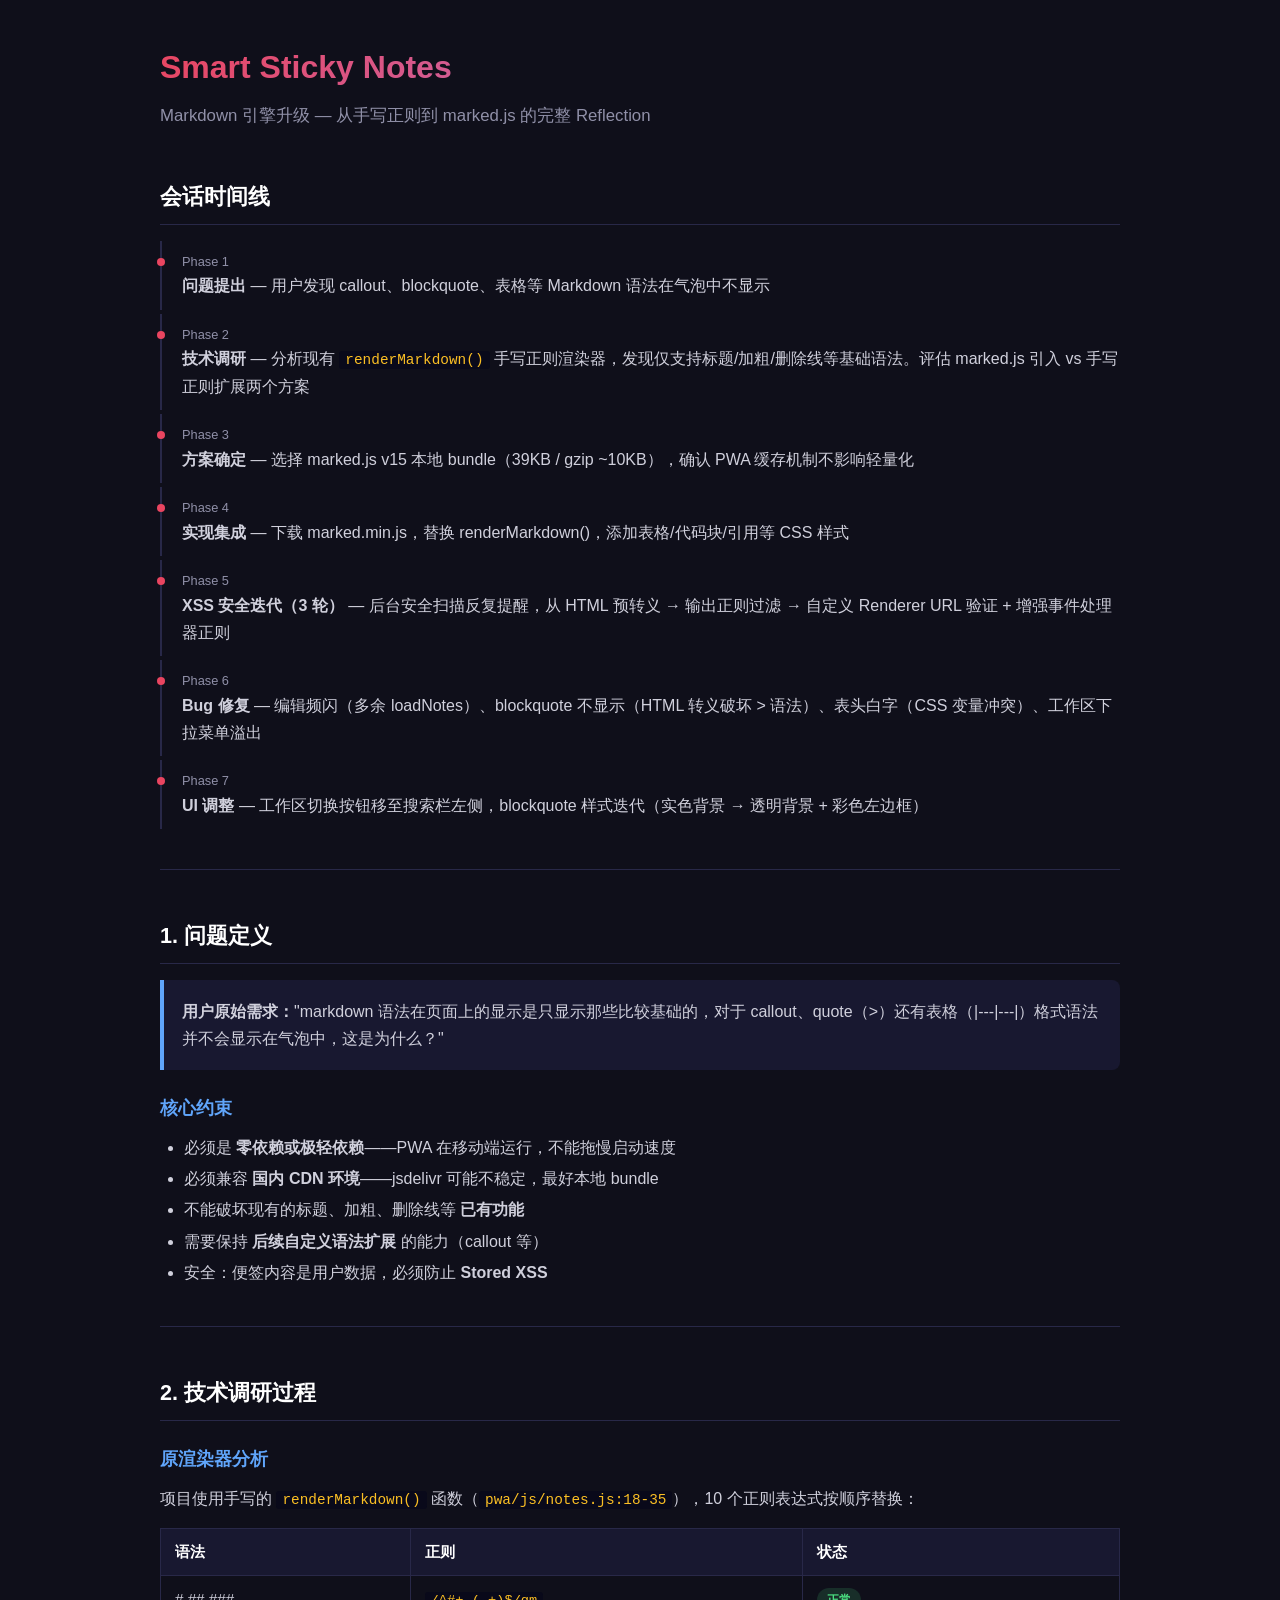
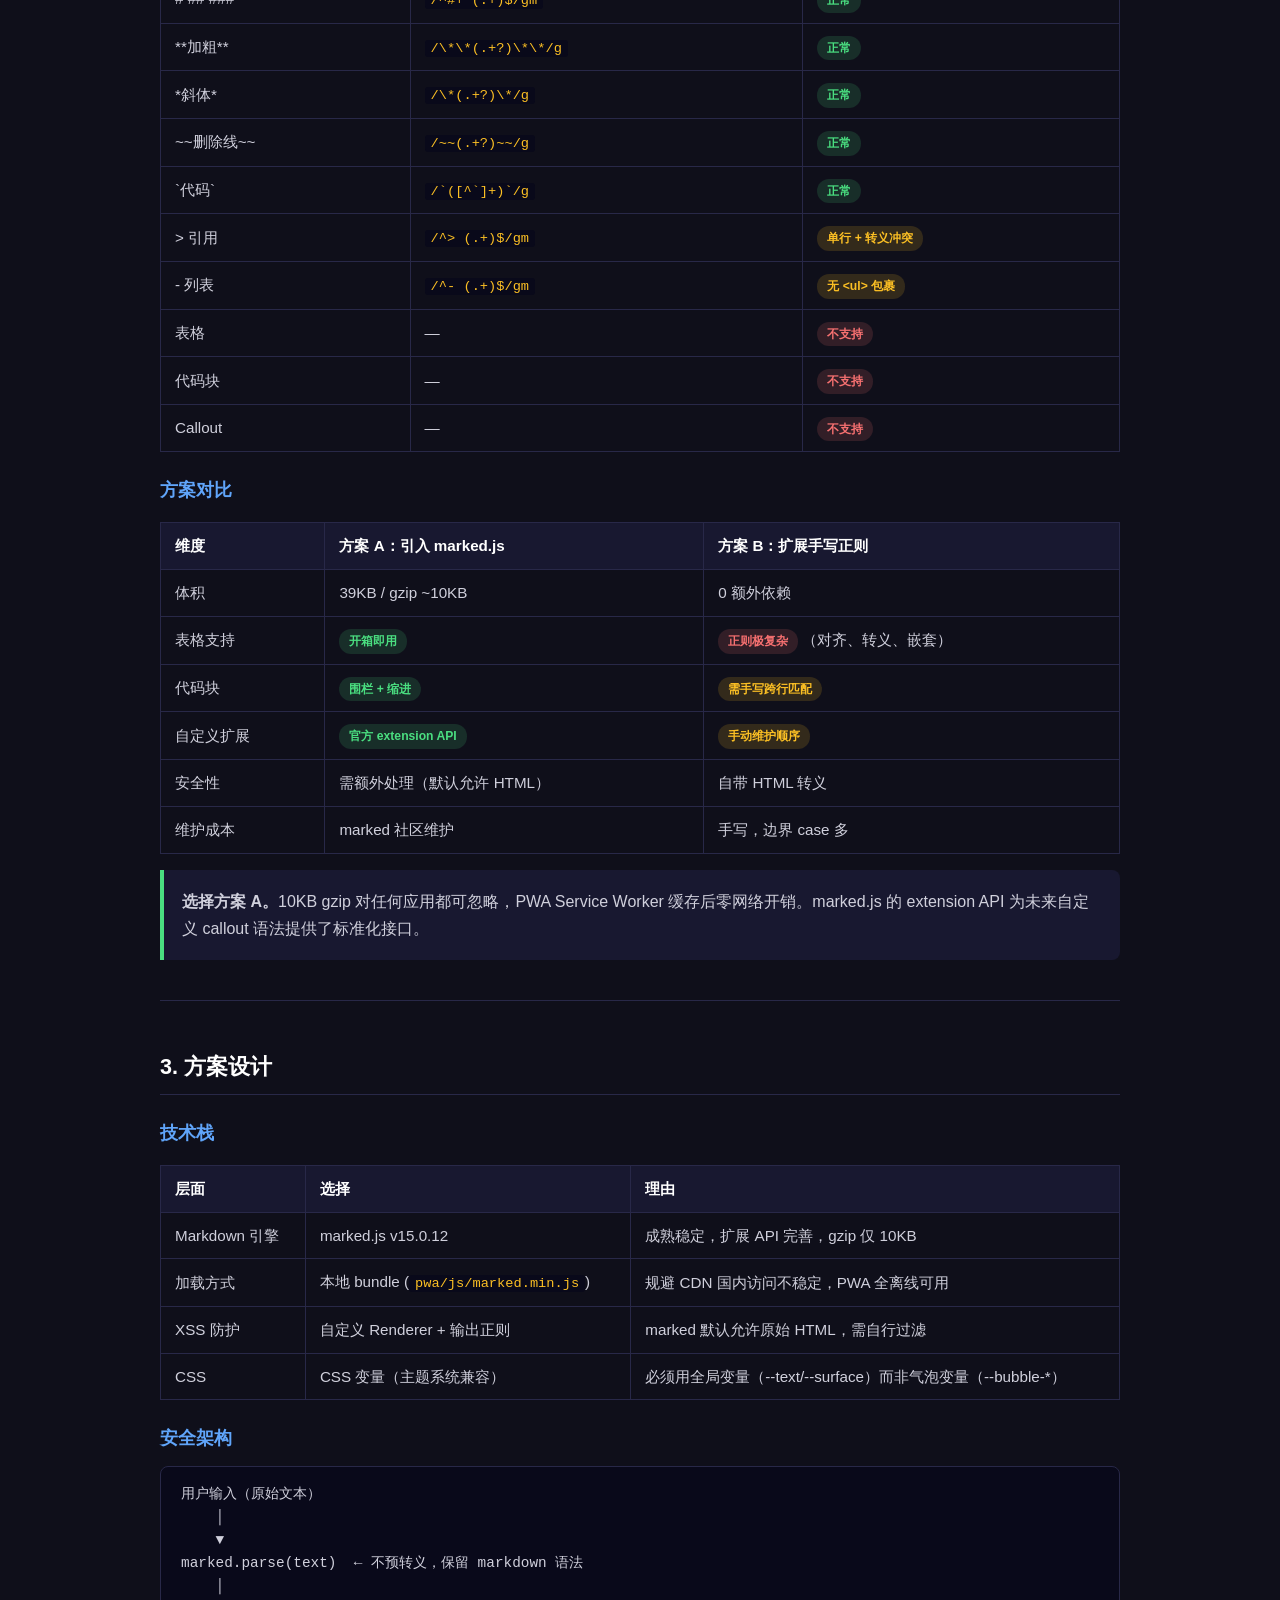
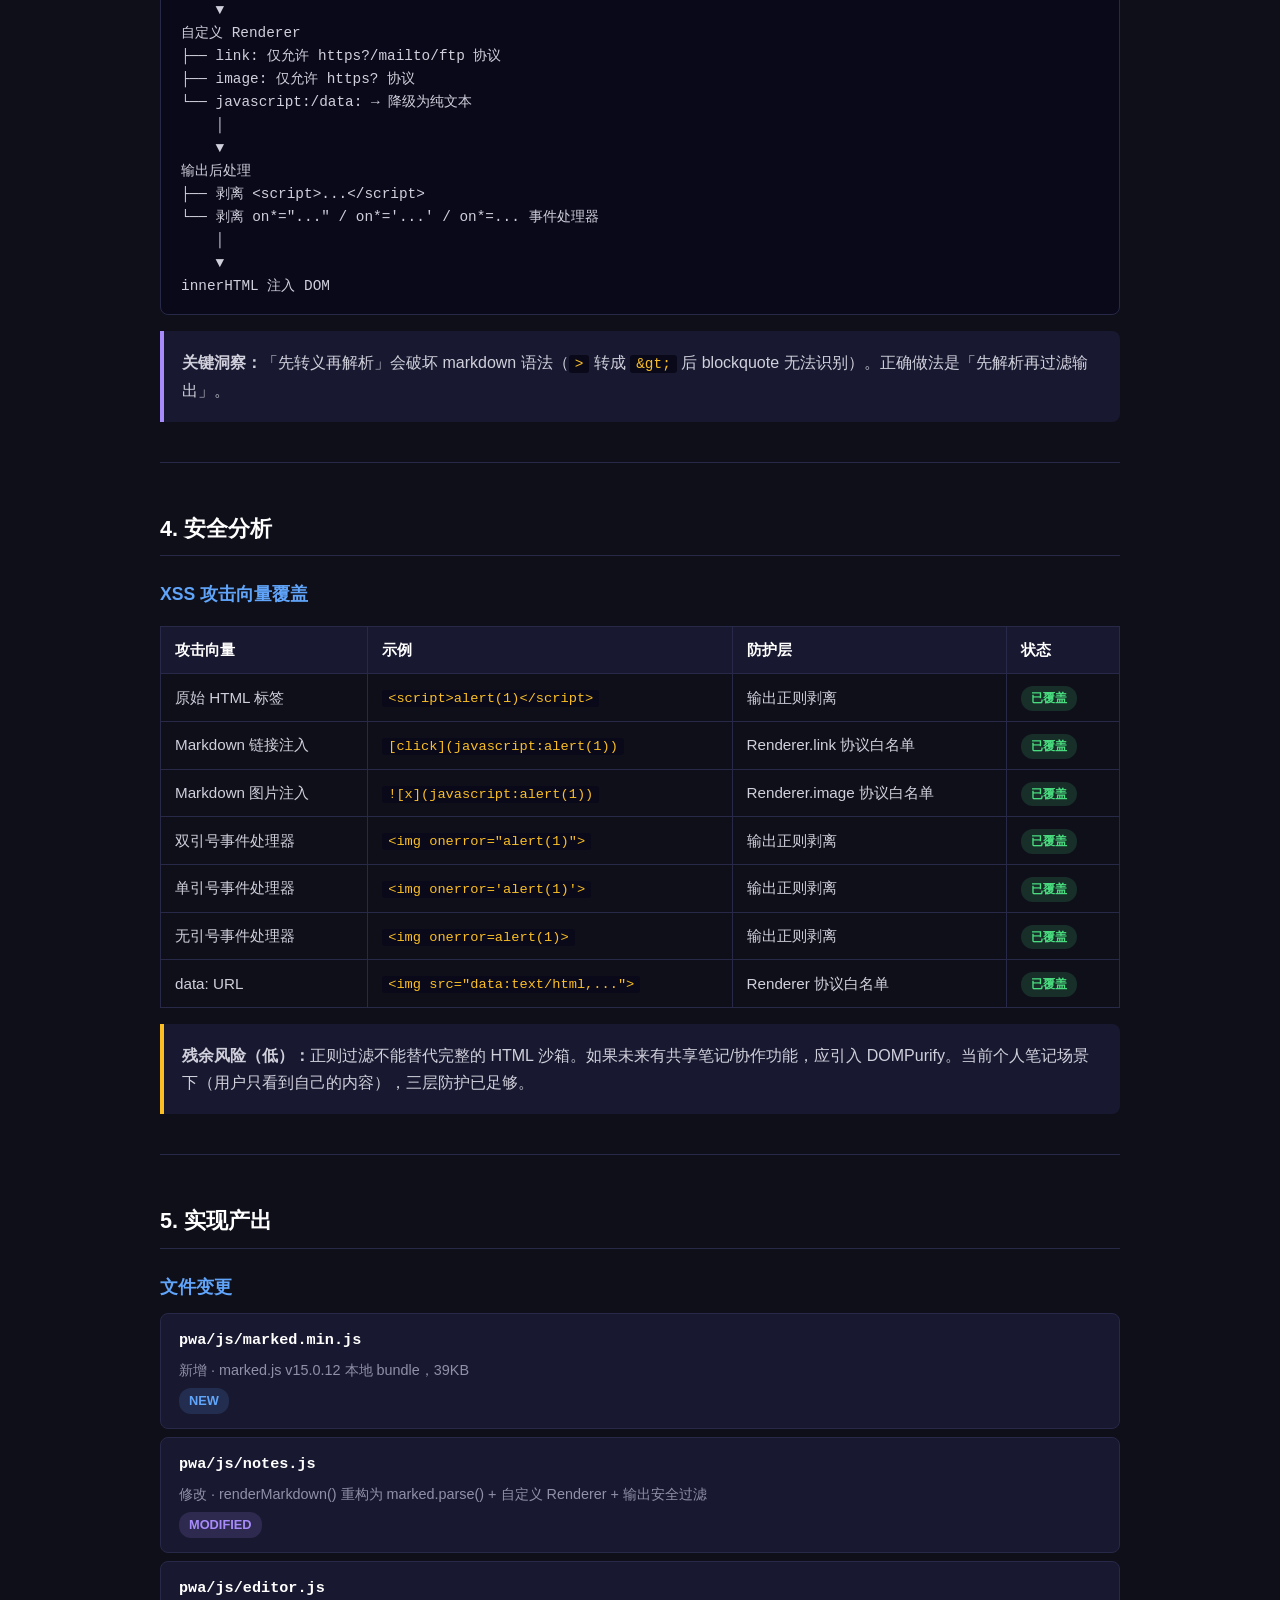
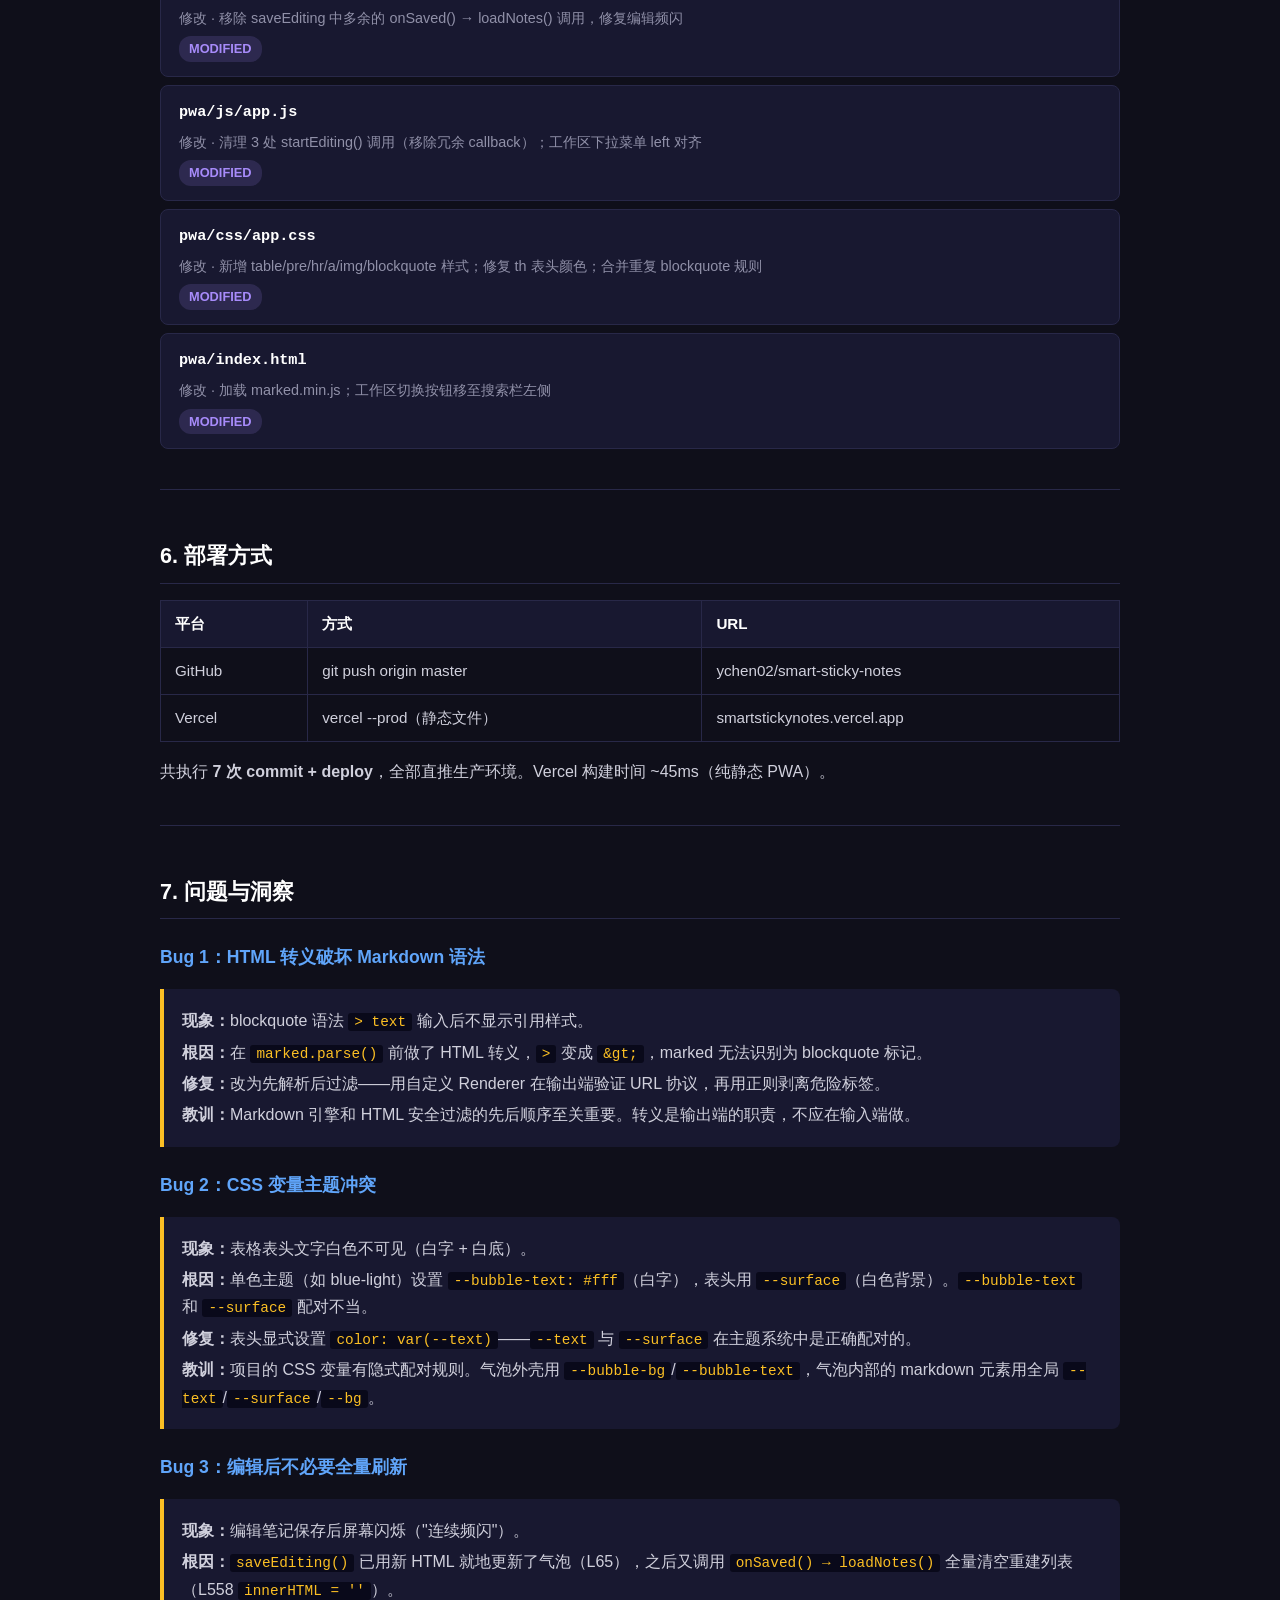
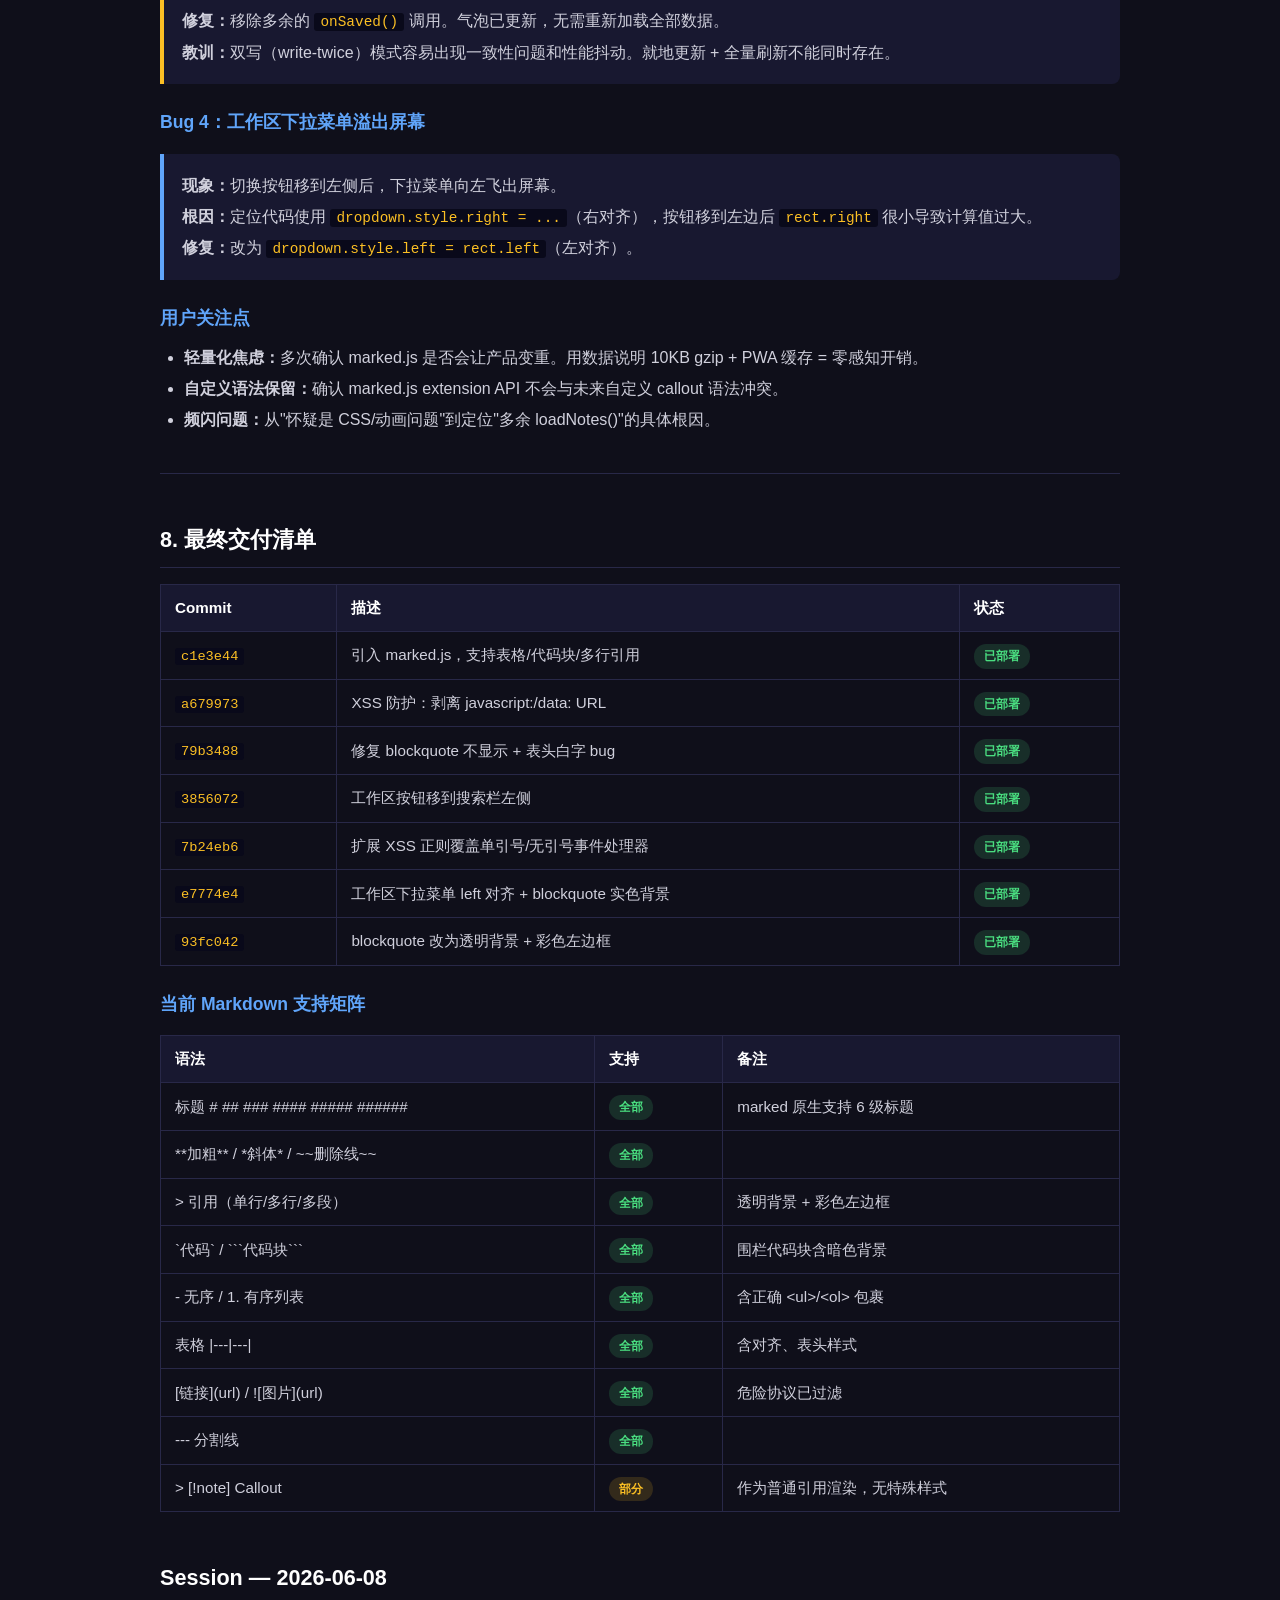
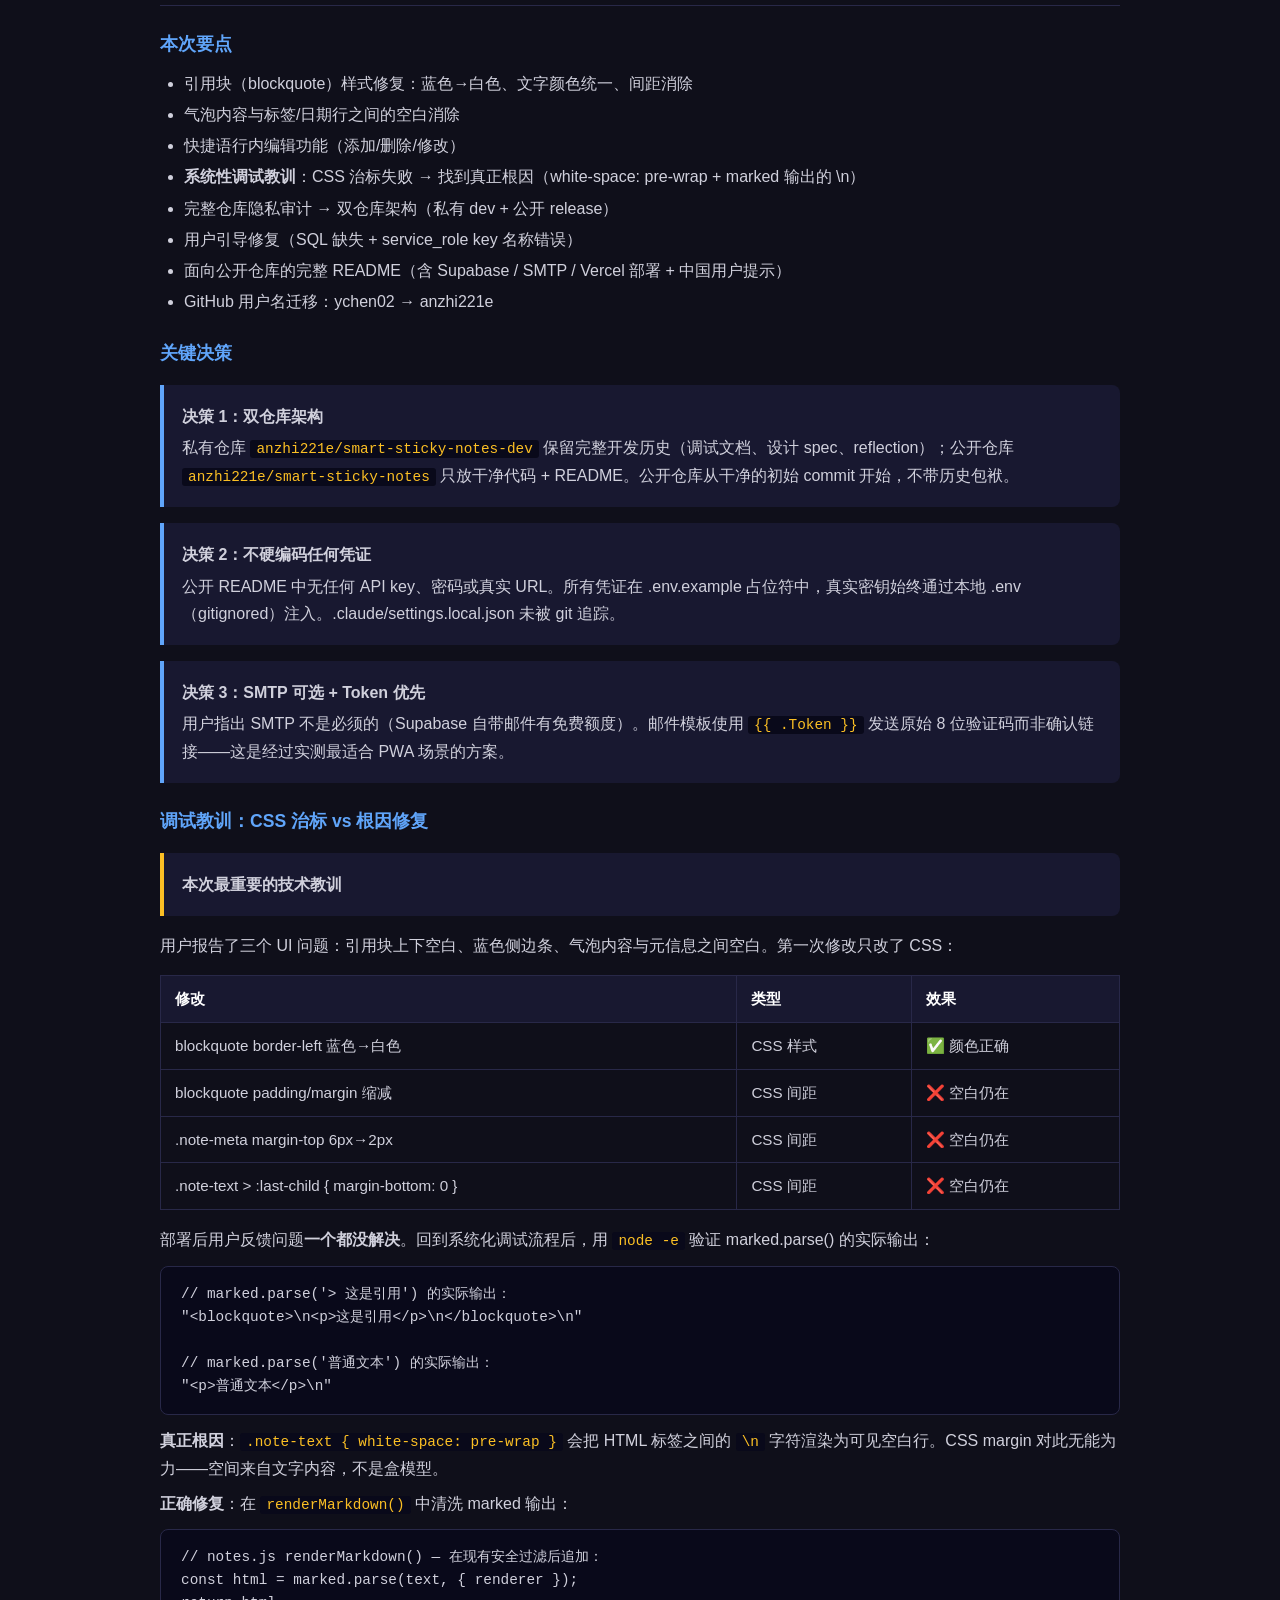
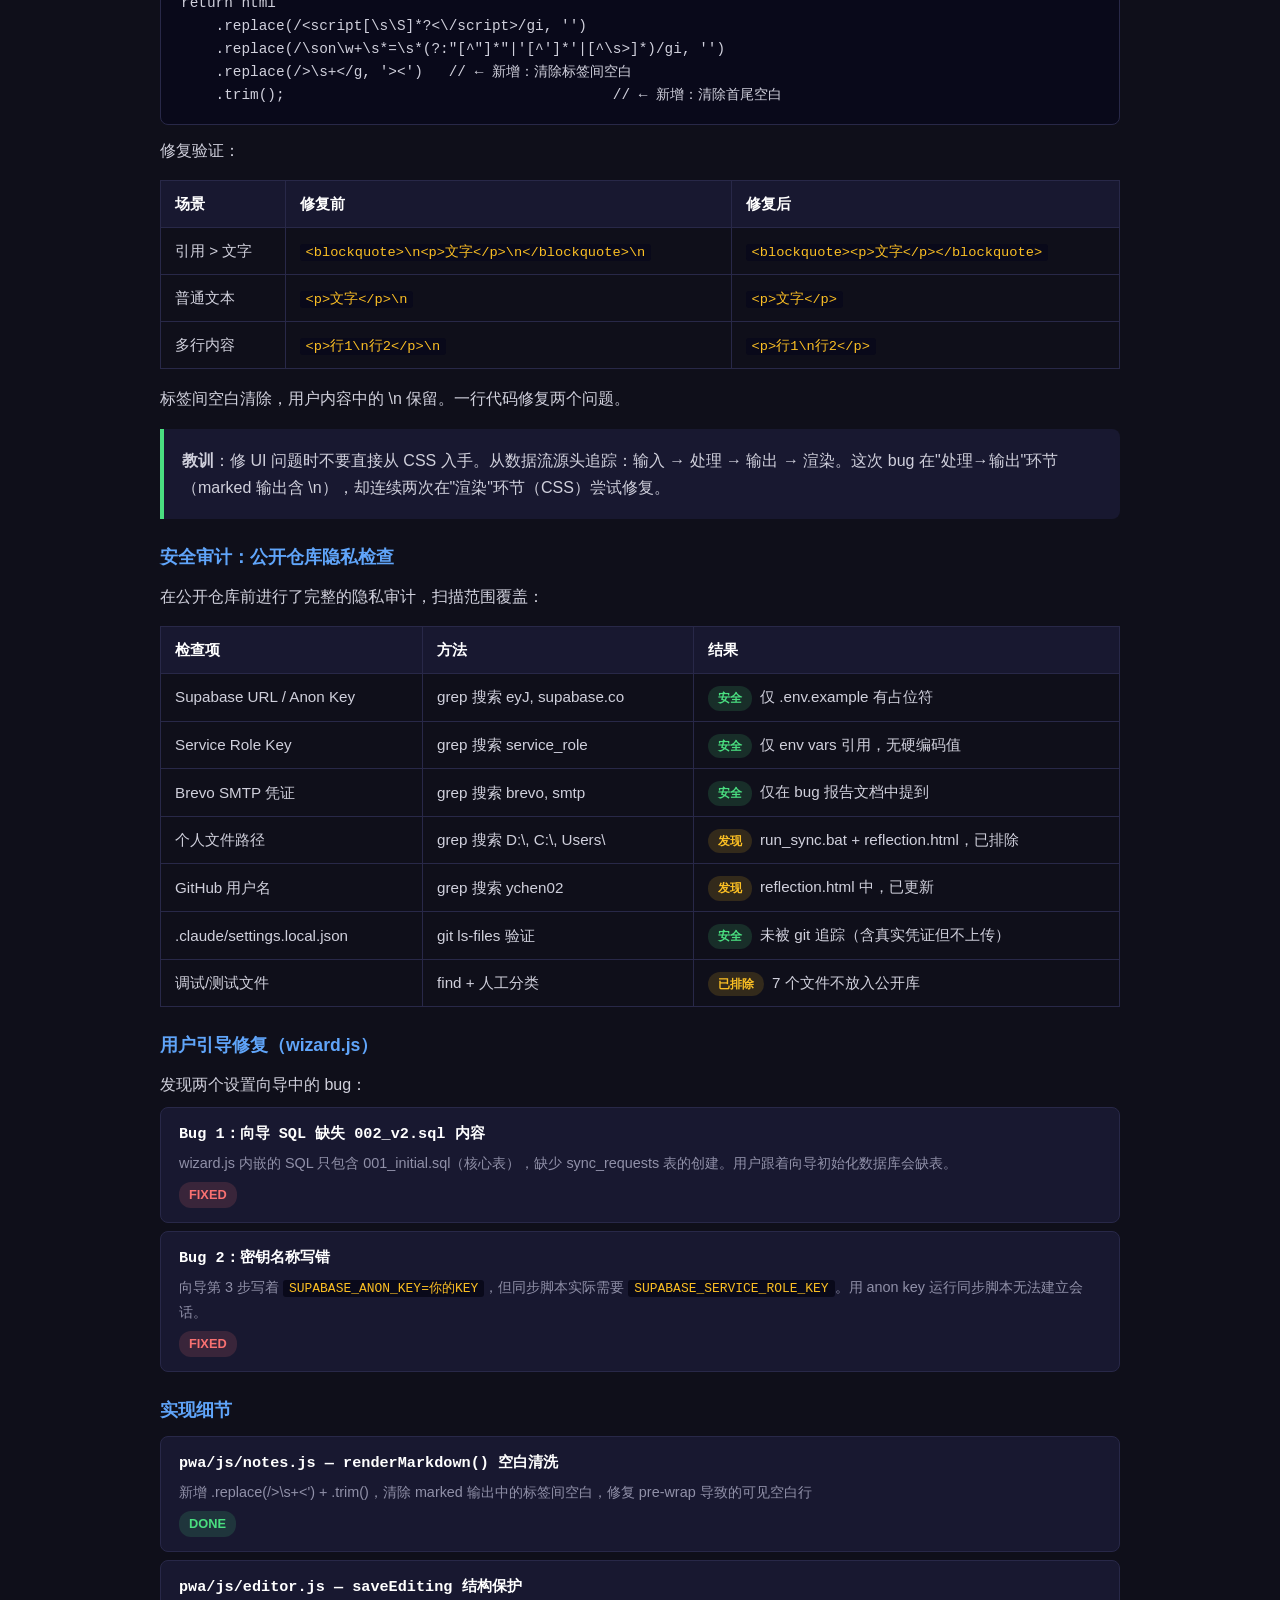
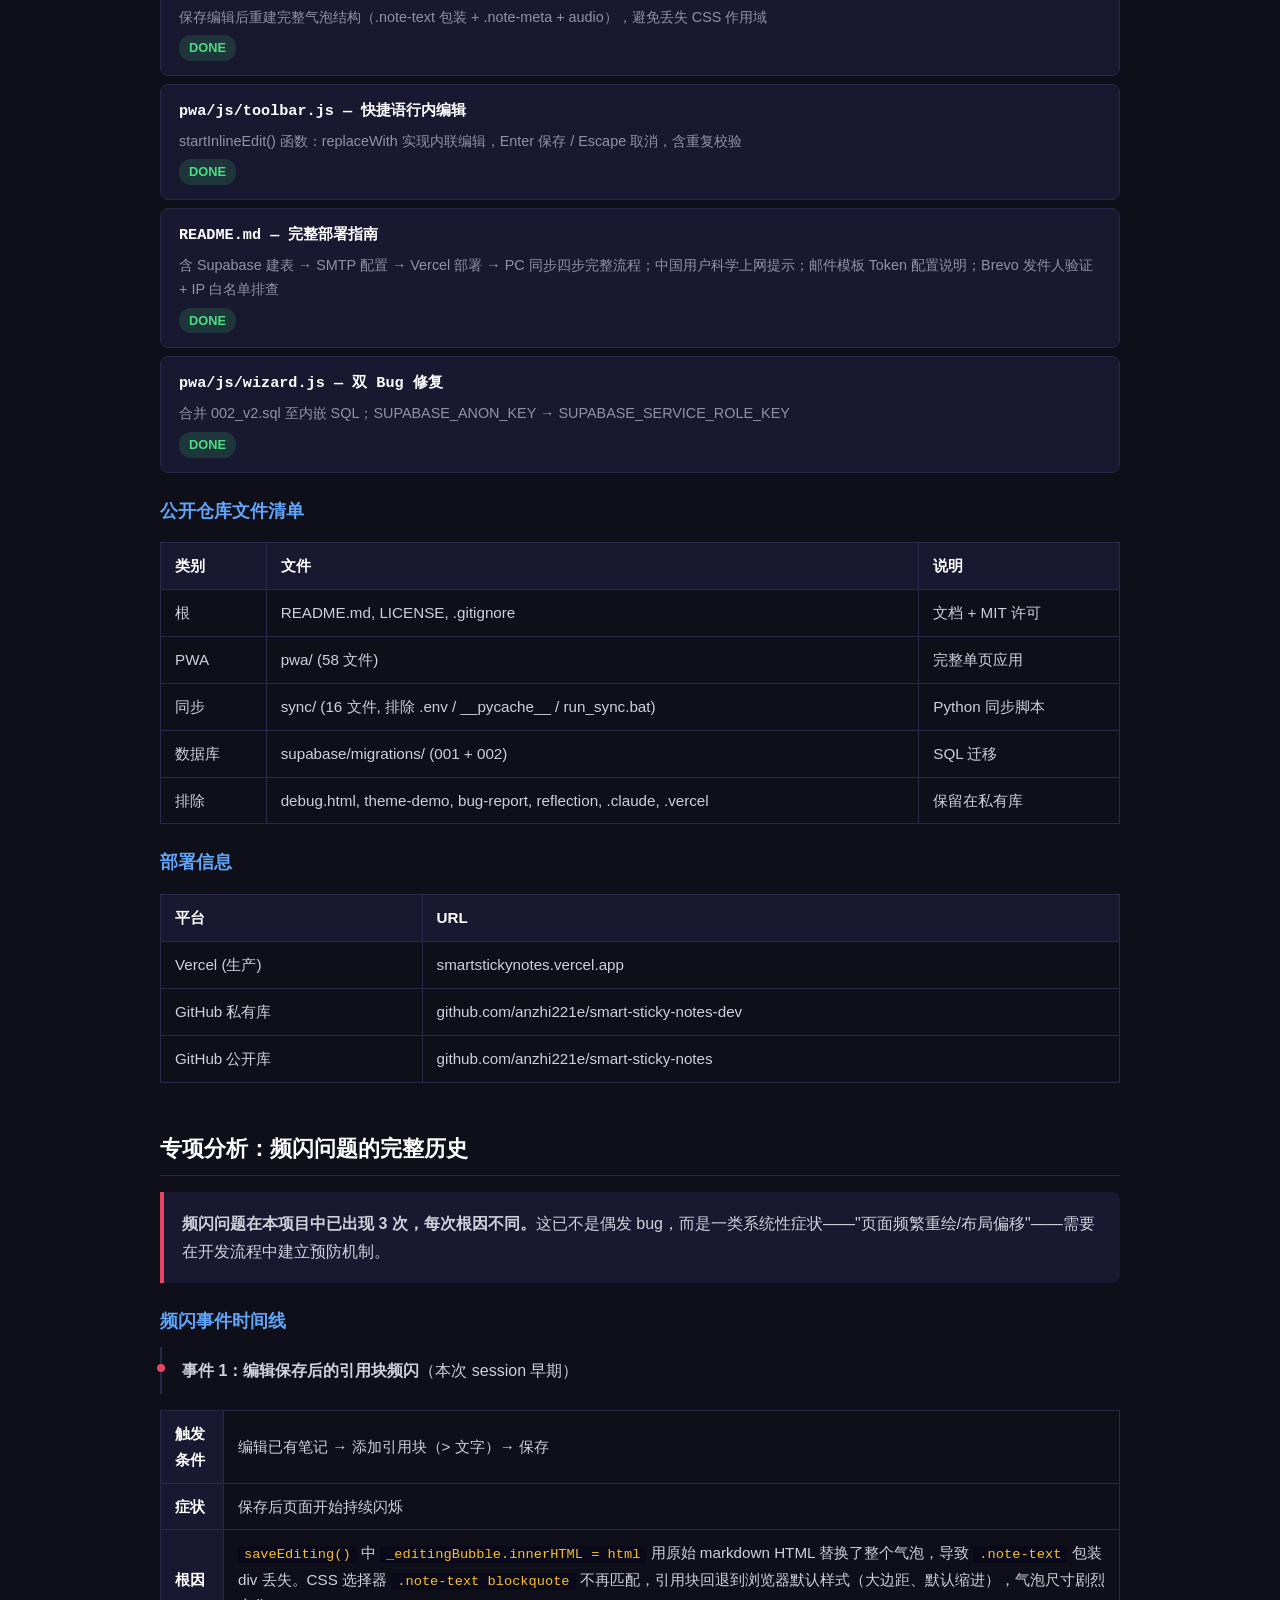
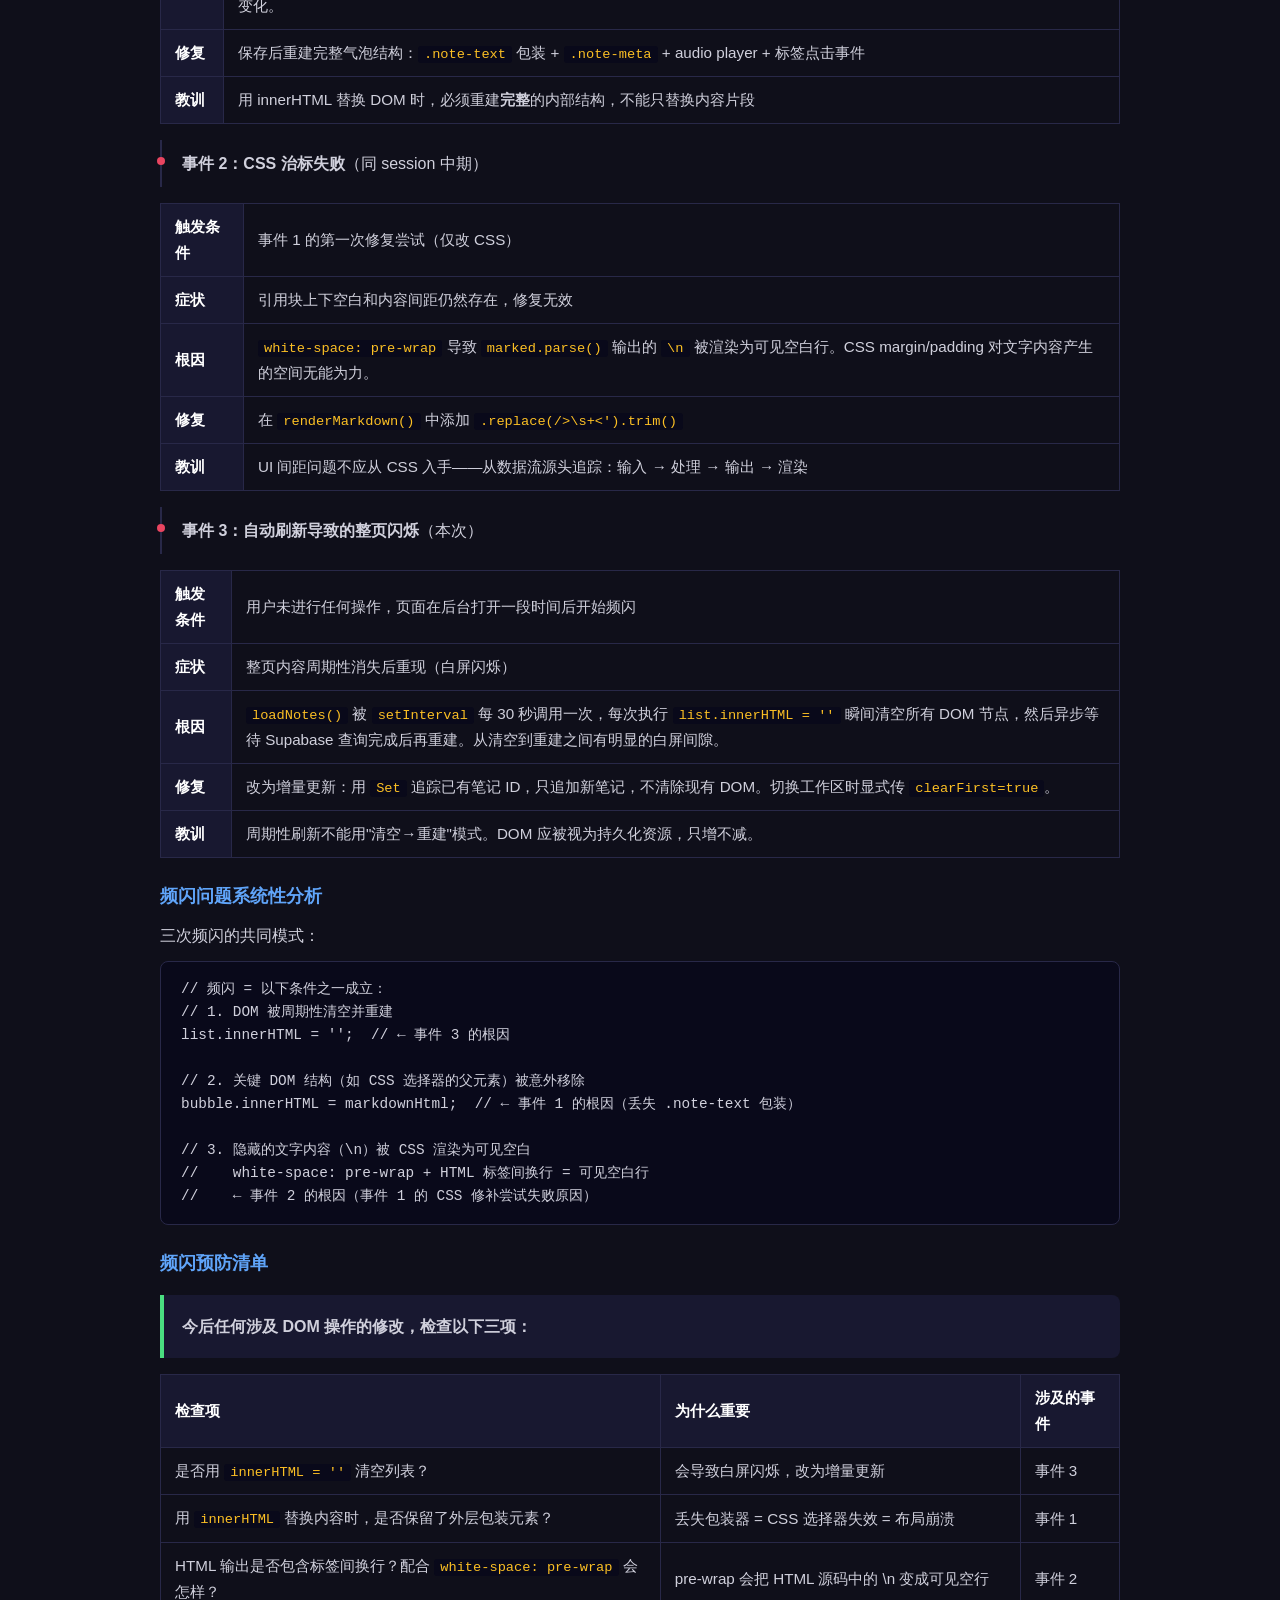
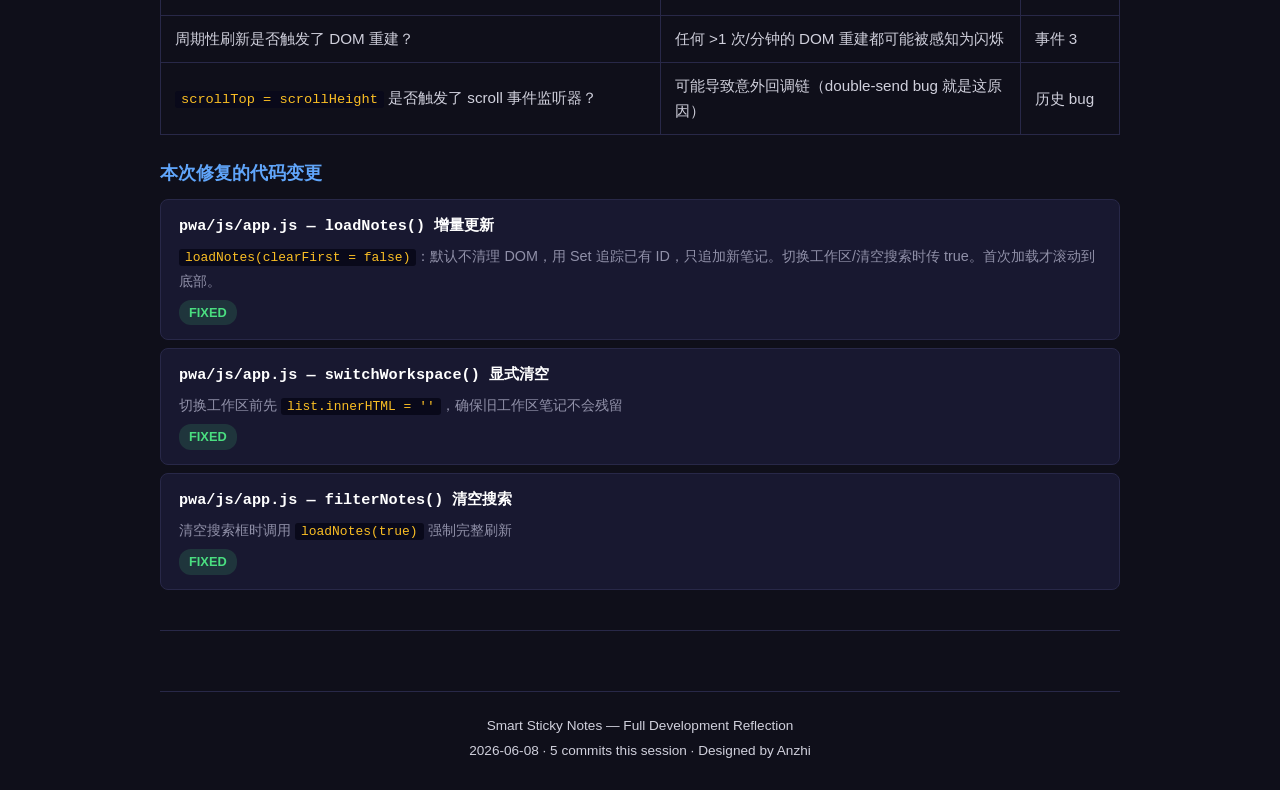
==== commit abae468a: "quick_to_the_bottom" ====
--- a/smart_sticky_notes_reflection.html
+++ b/smart_sticky_notes_reflection.html
@@ -353,12 +353,273 @@
   <tr><td>> [!note] Callout</td><td><span class="tag yellow">部分</span></td><td>作为普通引用渲染，无特殊样式</td></tr>
 </table>
 
+<!-- Session: 2026-06-08 ───────────────────────────────── -->
+<h2 class="session-heading">Session — 2026-06-08</h2>
+
+<h3>本次要点</h3>
+<ul>
+  <li>引用块（blockquote）样式修复：蓝色→白色、文字颜色统一、间距消除</li>
+  <li>气泡内容与标签/日期行之间的空白消除</li>
+  <li>快捷语行内编辑功能（添加/删除/修改）</li>
+  <li><strong>系统性调试教训</strong>：CSS 治标失败 → 找到真正根因（white-space: pre-wrap + marked 输出的 \n）</li>
+  <li>完整仓库隐私审计 → 双仓库架构（私有 dev + 公开 release）</li>
+  <li>用户引导修复（SQL 缺失 + service_role key 名称错误）</li>
+  <li>面向公开仓库的完整 README（含 Supabase / SMTP / Vercel 部署 + 中国用户提示）</li>
+  <li>GitHub 用户名迁移：ychen02 → anzhi221e</li>
+</ul>
+
+<h3>关键决策</h3>
+
+<div class="highlight-box blue">
+  <p><strong>决策 1：双仓库架构</strong></p>
+  <p>私有仓库 <code>anzhi221e/smart-sticky-notes-dev</code> 保留完整开发历史（调试文档、设计 spec、reflection）；公开仓库 <code>anzhi221e/smart-sticky-notes</code> 只放干净代码 + README。公开仓库从干净的初始 commit 开始，不带历史包袱。</p>
+</div>
+
+<div class="highlight-box blue">
+  <p><strong>决策 2：不硬编码任何凭证</strong></p>
+  <p>公开 README 中无任何 API key、密码或真实 URL。所有凭证在 .env.example 占位符中，真实密钥始终通过本地 .env（gitignored）注入。.claude/settings.local.json 未被 git 追踪。</p>
+</div>
+
+<div class="highlight-box blue">
+  <p><strong>决策 3：SMTP 可选 + Token 优先</strong></p>
+  <p>用户指出 SMTP 不是必须的（Supabase 自带邮件有免费额度）。邮件模板使用 <code>{{ .Token }}</code> 发送原始 8 位验证码而非确认链接——这是经过实测最适合 PWA 场景的方案。</p>
+</div>
+
+<h3>调试教训：CSS 治标 vs 根因修复</h3>
+
+<div class="highlight-box yellow">
+  <p><strong>本次最重要的技术教训</strong></p>
+</div>
+
+<p>用户报告了三个 UI 问题：引用块上下空白、蓝色侧边条、气泡内容与元信息之间空白。第一次修改只改了 CSS：</p>
+
+<table>
+  <tr><th>修改</th><th>类型</th><th>效果</th></tr>
+  <tr><td>blockquote border-left 蓝色→白色</td><td>CSS 样式</td><td>✅ 颜色正确</td></tr>
+  <tr><td>blockquote padding/margin 缩减</td><td>CSS 间距</td><td>❌ 空白仍在</td></tr>
+  <tr><td>.note-meta margin-top 6px→2px</td><td>CSS 间距</td><td>❌ 空白仍在</td></tr>
+  <tr><td>.note-text > :last-child { margin-bottom: 0 }</td><td>CSS 间距</td><td>❌ 空白仍在</td></tr>
+</table>
+
+<p>部署后用户反馈问题<strong>一个都没解决</strong>。回到系统化调试流程后，用 <code>node -e</code> 验证 marked.parse() 的实际输出：</p>
+
+<div class="code-block">
+<pre><code><span class="comment">// marked.parse('> 这是引用') 的实际输出：</span>
+<span class="string">"&lt;blockquote&gt;\n&lt;p&gt;这是引用&lt;/p&gt;\n&lt;/blockquote&gt;\n"</span>
+
+<span class="comment">// marked.parse('普通文本') 的实际输出：</span>
+<span class="string">"&lt;p&gt;普通文本&lt;/p&gt;\n"</span></code></pre>
+</div>
+
+<p><strong>真正根因</strong>：<code>.note-text { white-space: pre-wrap }</code> 会把 HTML 标签之间的 <code>\n</code> 字符渲染为可见空白行。CSS margin 对此无能为力——空间来自文字内容，不是盒模型。</p>
+
+<p><strong>正确修复</strong>：在 <code>renderMarkdown()</code> 中清洗 marked 输出：</p>
+
+<div class="code-block">
+<pre><code><span class="comment">// notes.js renderMarkdown() — 在现有安全过滤后追加：</span>
+<span class="keyword">const</span> html = marked.parse(text, { renderer });
+<span class="keyword">return</span> html
+    .replace(<span class="regex">/&lt;script[\s\S]*?&lt;\/script&gt;/gi</span>, <span class="string">''</span>)
+    .replace(<span class="regex">/\son\w+\s*=\s*(?:"[^"]*"|'[^']*'|[^\s&gt;]*)/gi</span>, <span class="string">''</span>)
+    .replace(<span class="regex">/&gt;\s+&lt;/g</span>, <span class="string">'&gt;&lt;'</span>)   <span class="comment">// ← 新增：清除标签间空白</span>
+    .trim();                                      <span class="comment">// ← 新增：清除首尾空白</span></code></pre>
+</div>
+
+<p>修复验证：</p>
+<table>
+  <tr><th>场景</th><th>修复前</th><th>修复后</th></tr>
+  <tr><td>引用 &gt; 文字</td><td><code>&lt;blockquote&gt;\n&lt;p&gt;文字&lt;/p&gt;\n&lt;/blockquote&gt;\n</code></td><td><code>&lt;blockquote&gt;&lt;p&gt;文字&lt;/p&gt;&lt;/blockquote&gt;</code></td></tr>
+  <tr><td>普通文本</td><td><code>&lt;p&gt;文字&lt;/p&gt;\n</code></td><td><code>&lt;p&gt;文字&lt;/p&gt;</code></td></tr>
+  <tr><td>多行内容</td><td><code>&lt;p&gt;行1\n行2&lt;/p&gt;\n</code></td><td><code>&lt;p&gt;行1\n行2&lt;/p&gt;</code></td></tr>
+</table>
+<p>标签间空白清除，用户内容中的 \n 保留。一行代码修复两个问题。</p>
+
+<div class="highlight-box green">
+  <p><strong>教训</strong>：修 UI 问题时不要直接从 CSS 入手。从数据流源头追踪：输入 → 处理 → 输出 → 渲染。这次 bug 在"处理→输出"环节（marked 输出含 \n），却连续两次在"渲染"环节（CSS）尝试修复。</p>
+</div>
+
+<h3>安全审计：公开仓库隐私检查</h3>
+
+<p>在公开仓库前进行了完整的隐私审计，扫描范围覆盖：</p>
+
+<table>
+  <tr><th>检查项</th><th>方法</th><th>结果</th></tr>
+  <tr><td>Supabase URL / Anon Key</td><td>grep 搜索 eyJ, supabase.co</td><td><span class="tag green">安全</span> 仅 .env.example 有占位符</td></tr>
+  <tr><td>Service Role Key</td><td>grep 搜索 service_role</td><td><span class="tag green">安全</span> 仅 env vars 引用，无硬编码值</td></tr>
+  <tr><td>Brevo SMTP 凭证</td><td>grep 搜索 brevo, smtp</td><td><span class="tag green">安全</span> 仅在 bug 报告文档中提到</td></tr>
+  <tr><td>个人文件路径</td><td>grep 搜索 D:\, C:\, Users\</td><td><span class="tag yellow">发现</span> run_sync.bat + reflection.html，已排除</td></tr>
+  <tr><td>GitHub 用户名</td><td>grep 搜索 ychen02</td><td><span class="tag yellow">发现</span> reflection.html 中，已更新</td></tr>
+  <tr><td>.claude/settings.local.json</td><td>git ls-files 验证</td><td><span class="tag green">安全</span> 未被 git 追踪（含真实凭证但不上传）</td></tr>
+  <tr><td>调试/测试文件</td><td>find + 人工分类</td><td><span class="tag yellow">已排除</span> 7 个文件不放入公开库</td></tr>
+</table>
+
+<h3>用户引导修复（wizard.js）</h3>
+
+<p>发现两个设置向导中的 bug：</p>
+
+<div class="file-card">
+  <div class="name">Bug 1：向导 SQL 缺失 002_v2.sql 内容</div>
+  <div class="desc">wizard.js 内嵌的 SQL 只包含 001_initial.sql（核心表），缺少 sync_requests 表的创建。用户跟着向导初始化数据库会缺表。</div>
+  <span class="tag red">FIXED</span>
+</div>
+
+<div class="file-card">
+  <div class="name">Bug 2：密钥名称写错</div>
+  <div class="desc">向导第 3 步写着 <code>SUPABASE_ANON_KEY=你的KEY</code>，但同步脚本实际需要 <code>SUPABASE_SERVICE_ROLE_KEY</code>。用 anon key 运行同步脚本无法建立会话。</div>
+  <span class="tag red">FIXED</span>
+</div>
+
+<h3>实现细节</h3>
+
+<div class="file-card">
+  <div class="name">pwa/js/notes.js — renderMarkdown() 空白清洗</div>
+  <div class="desc">新增 .replace(/>\s+</g, '><') + .trim()，清除 marked 输出中的标签间空白，修复 pre-wrap 导致的可见空白行</div>
+  <span class="tag green">DONE</span>
+</div>
+
+<div class="file-card">
+  <div class="name">pwa/js/editor.js — saveEditing 结构保护</div>
+  <div class="desc">保存编辑后重建完整气泡结构（.note-text 包装 + .note-meta + audio），避免丢失 CSS 作用域</div>
+  <span class="tag green">DONE</span>
+</div>
+
+<div class="file-card">
+  <div class="name">pwa/js/toolbar.js — 快捷语行内编辑</div>
+  <div class="desc">startInlineEdit() 函数：replaceWith 实现内联编辑，Enter 保存 / Escape 取消，含重复校验</div>
+  <span class="tag green">DONE</span>
+</div>
+
+<div class="file-card">
+  <div class="name">README.md — 完整部署指南</div>
+  <div class="desc">含 Supabase 建表 → SMTP 配置 → Vercel 部署 → PC 同步四步完整流程；中国用户科学上网提示；邮件模板 Token 配置说明；Brevo 发件人验证 + IP 白名单排查</div>
+  <span class="tag green">DONE</span>
+</div>
+
+<div class="file-card">
+  <div class="name">pwa/js/wizard.js — 双 Bug 修复</div>
+  <div class="desc">合并 002_v2.sql 至内嵌 SQL；SUPABASE_ANON_KEY → SUPABASE_SERVICE_ROLE_KEY</div>
+  <span class="tag green">DONE</span>
+</div>
+
+<h3>公开仓库文件清单</h3>
+
+<table>
+  <tr><th>类别</th><th>文件</th><th>说明</th></tr>
+  <tr><td>根</td><td>README.md, LICENSE, .gitignore</td><td>文档 + MIT 许可</td></tr>
+  <tr><td>PWA</td><td>pwa/ (58 文件)</td><td>完整单页应用</td></tr>
+  <tr><td>同步</td><td>sync/ (16 文件, 排除 .env / __pycache__ / run_sync.bat)</td><td>Python 同步脚本</td></tr>
+  <tr><td>数据库</td><td>supabase/migrations/ (001 + 002)</td><td>SQL 迁移</td></tr>
+  <tr><td>排除</td><td>debug.html, theme-demo, bug-report, reflection, .claude, .vercel</td><td>保留在私有库</td></tr>
+</table>
+
+<h3>部署信息</h3>
+
+<table>
+  <tr><th>平台</th><th>URL</th></tr>
+  <tr><td>Vercel (生产)</td><td>smartstickynotes.vercel.app</td></tr>
+  <tr><td>GitHub 私有库</td><td>github.com/anzhi221e/smart-sticky-notes-dev</td></tr>
+  <tr><td>GitHub 公开库</td><td>github.com/anzhi221e/smart-sticky-notes</td></tr>
+</table>
+
+<!-- Session End ─────────────────────────────────────────── -->
+
+<!-- Session: 2026-06-08 (续) — 频闪问题专项 ───────────────────────────────── -->
+<h2 class="session-heading">专项分析：频闪问题的完整历史</h2>
+
+<div class="highlight-box red">
+  <p><strong>频闪问题在本项目中已出现 3 次，每次根因不同。</strong>这已不是偶发 bug，而是一类系统性症状——"页面频繁重绘/布局偏移"——需要在开发流程中建立预防机制。</p>
+</div>
+
+<h3>频闪事件时间线</h3>
+
+<div class="timeline-item"><strong>事件 1：编辑保存后的引用块频闪</strong>（本次 session 早期）</div>
+<table>
+  <tr><th>触发条件</th><td>编辑已有笔记 → 添加引用块（> 文字）→ 保存</td></tr>
+  <tr><th>症状</th><td>保存后页面开始持续闪烁</td></tr>
+  <tr><th>根因</th><td><code>saveEditing()</code> 中 <code>_editingBubble.innerHTML = html</code> 用原始 markdown HTML 替换了整个气泡，导致 <code>.note-text</code> 包装 div 丢失。CSS 选择器 <code>.note-text blockquote</code> 不再匹配，引用块回退到浏览器默认样式（大边距、默认缩进），气泡尺寸剧烈变化。</td></tr>
+  <tr><th>修复</th><td>保存后重建完整气泡结构：<code>.note-text</code> 包装 + <code>.note-meta</code> + audio player + 标签点击事件</td></tr>
+  <tr><th>教训</th><td>用 innerHTML 替换 DOM 时，必须重建<strong>完整</strong>的内部结构，不能只替换内容片段</td></tr>
+</table>
+
+<div class="timeline-item"><strong>事件 2：CSS 治标失败</strong>（同 session 中期）</div>
+<table>
+  <tr><th>触发条件</th><td>事件 1 的第一次修复尝试（仅改 CSS）</td></tr>
+  <tr><th>症状</th><td>引用块上下空白和内容间距仍然存在，修复无效</td></tr>
+  <tr><th>根因</th><td><code>white-space: pre-wrap</code> 导致 <code>marked.parse()</code> 输出的 <code>\n</code> 被渲染为可见空白行。CSS margin/padding 对文字内容产生的空间无能为力。</td></tr>
+  <tr><th>修复</th><td>在 <code>renderMarkdown()</code> 中添加 <code>.replace(/>\s+</g, '><').trim()</code></td></tr>
+  <tr><th>教训</th><td>UI 间距问题不应从 CSS 入手——从数据流源头追踪：输入 → 处理 → 输出 → 渲染</td></tr>
+</table>
+
+<div class="timeline-item"><strong>事件 3：自动刷新导致的整页闪烁</strong>（本次）</div>
+<table>
+  <tr><th>触发条件</th><td>用户未进行任何操作，页面在后台打开一段时间后开始频闪</td></tr>
+  <tr><th>症状</th><td>整页内容周期性消失后重现（白屏闪烁）</td></tr>
+  <tr><th>根因</th><td><code>loadNotes()</code> 被 <code>setInterval</code> 每 30 秒调用一次，每次执行 <code>list.innerHTML = ''</code> 瞬间清空所有 DOM 节点，然后异步等待 Supabase 查询完成后再重建。从清空到重建之间有明显的白屏间隙。</td></tr>
+  <tr><th>修复</th><td>改为增量更新：用 <code>Set</code> 追踪已有笔记 ID，只追加新笔记，不清除现有 DOM。切换工作区时显式传 <code>clearFirst=true</code>。</td></tr>
+  <tr><th>教训</th><td>周期性刷新不能用"清空→重建"模式。DOM 应被视为持久化资源，只增不减。</td></tr>
+</table>
+
+<h3>频闪问题系统性分析</h3>
+
+<p>三次频闪的共同模式：</p>
+
+<div class="code-block">
+<pre><code><span class="comment">// 频闪 = 以下条件之一成立：</span>
+<span class="comment">// 1. DOM 被周期性清空并重建</span>
+list.innerHTML = <span class="string">''</span>;  <span class="comment">// ← 事件 3 的根因</span>
+
+<span class="comment">// 2. 关键 DOM 结构（如 CSS 选择器的父元素）被意外移除</span>
+bubble.innerHTML = markdownHtml;  <span class="comment">// ← 事件 1 的根因（丢失 .note-text 包装）</span>
+
+<span class="comment">// 3. 隐藏的文字内容（\n）被 CSS 渲染为可见空白</span>
+<span class="comment">//    white-space: pre-wrap + HTML 标签间换行 = 可见空白行</span>
+<span class="comment">//    ← 事件 2 的根因（事件 1 的 CSS 修补尝试失败原因）</span></code></pre>
+</div>
+
+<h3>频闪预防清单</h3>
+
+<div class="highlight-box green">
+  <p><strong>今后任何涉及 DOM 操作的修改，检查以下三项：</strong></p>
+</div>
+
+<table>
+  <tr><th>检查项</th><th>为什么重要</th><th>涉及的事件</th></tr>
+  <tr><td>是否用 <code>innerHTML = ''</code> 清空列表？</td><td>会导致白屏闪烁，改为增量更新</td><td>事件 3</td></tr>
+  <tr><td>用 <code>innerHTML</code> 替换内容时，是否保留了外层包装元素？</td><td>丢失包装器 = CSS 选择器失效 = 布局崩溃</td><td>事件 1</td></tr>
+  <tr><td>HTML 输出是否包含标签间换行？配合 <code>white-space: pre-wrap</code> 会怎样？</td><td>pre-wrap 会把 HTML 源码中的 \n 变成可见空行</td><td>事件 2</td></tr>
+  <tr><td>周期性刷新是否触发了 DOM 重建？</td><td>任何 >1 次/分钟的 DOM 重建都可能被感知为闪烁</td><td>事件 3</td></tr>
+  <tr><td><code>scrollTop = scrollHeight</code> 是否触发了 scroll 事件监听器？</td><td>可能导致意外回调链（double-send bug 就是这原因）</td><td>历史 bug</td></tr>
+</table>
+
+<h3>本次修复的代码变更</h3>
+
+<div class="file-card">
+  <div class="name">pwa/js/app.js — loadNotes() 增量更新</div>
+  <div class="desc"><code>loadNotes(clearFirst = false)</code>：默认不清理 DOM，用 Set 追踪已有 ID，只追加新笔记。切换工作区/清空搜索时传 true。首次加载才滚动到底部。</div>
+  <span class="tag green">FIXED</span>
+</div>
+
+<div class="file-card">
+  <div class="name">pwa/js/app.js — switchWorkspace() 显式清空</div>
+  <div class="desc">切换工作区前先 <code>list.innerHTML = ''</code>，确保旧工作区笔记不会残留</div>
+  <span class="tag green">FIXED</span>
+</div>
+
+<div class="file-card">
+  <div class="name">pwa/js/app.js — filterNotes() 清空搜索</div>
+  <div class="desc">清空搜索框时调用 <code>loadNotes(true)</code> 强制完整刷新</div>
+  <span class="tag green">FIXED</span>
+</div>
+
+<!-- Session End ─────────────────────────────────────────── -->
+
+<!-- REFLECTION_INSERT_POINT -->
+
 <div class="divider"></div>
 
 <div class="footer">
-  <p>Smart Sticky Notes — Markdown Engine Upgrade Reflection</p>
-  <p>2026-06-05 · 7 commits · D:\My Documents\Claude Code\projects\smart_sticky_notes</p>
-  <p>Designed by Anzhi</p>
+  <p>Smart Sticky Notes — Full Development Reflection</p>
+  <p>2026-06-08 · 5 commits this session · Designed by Anzhi</p>
 </div>
 
 </div>
